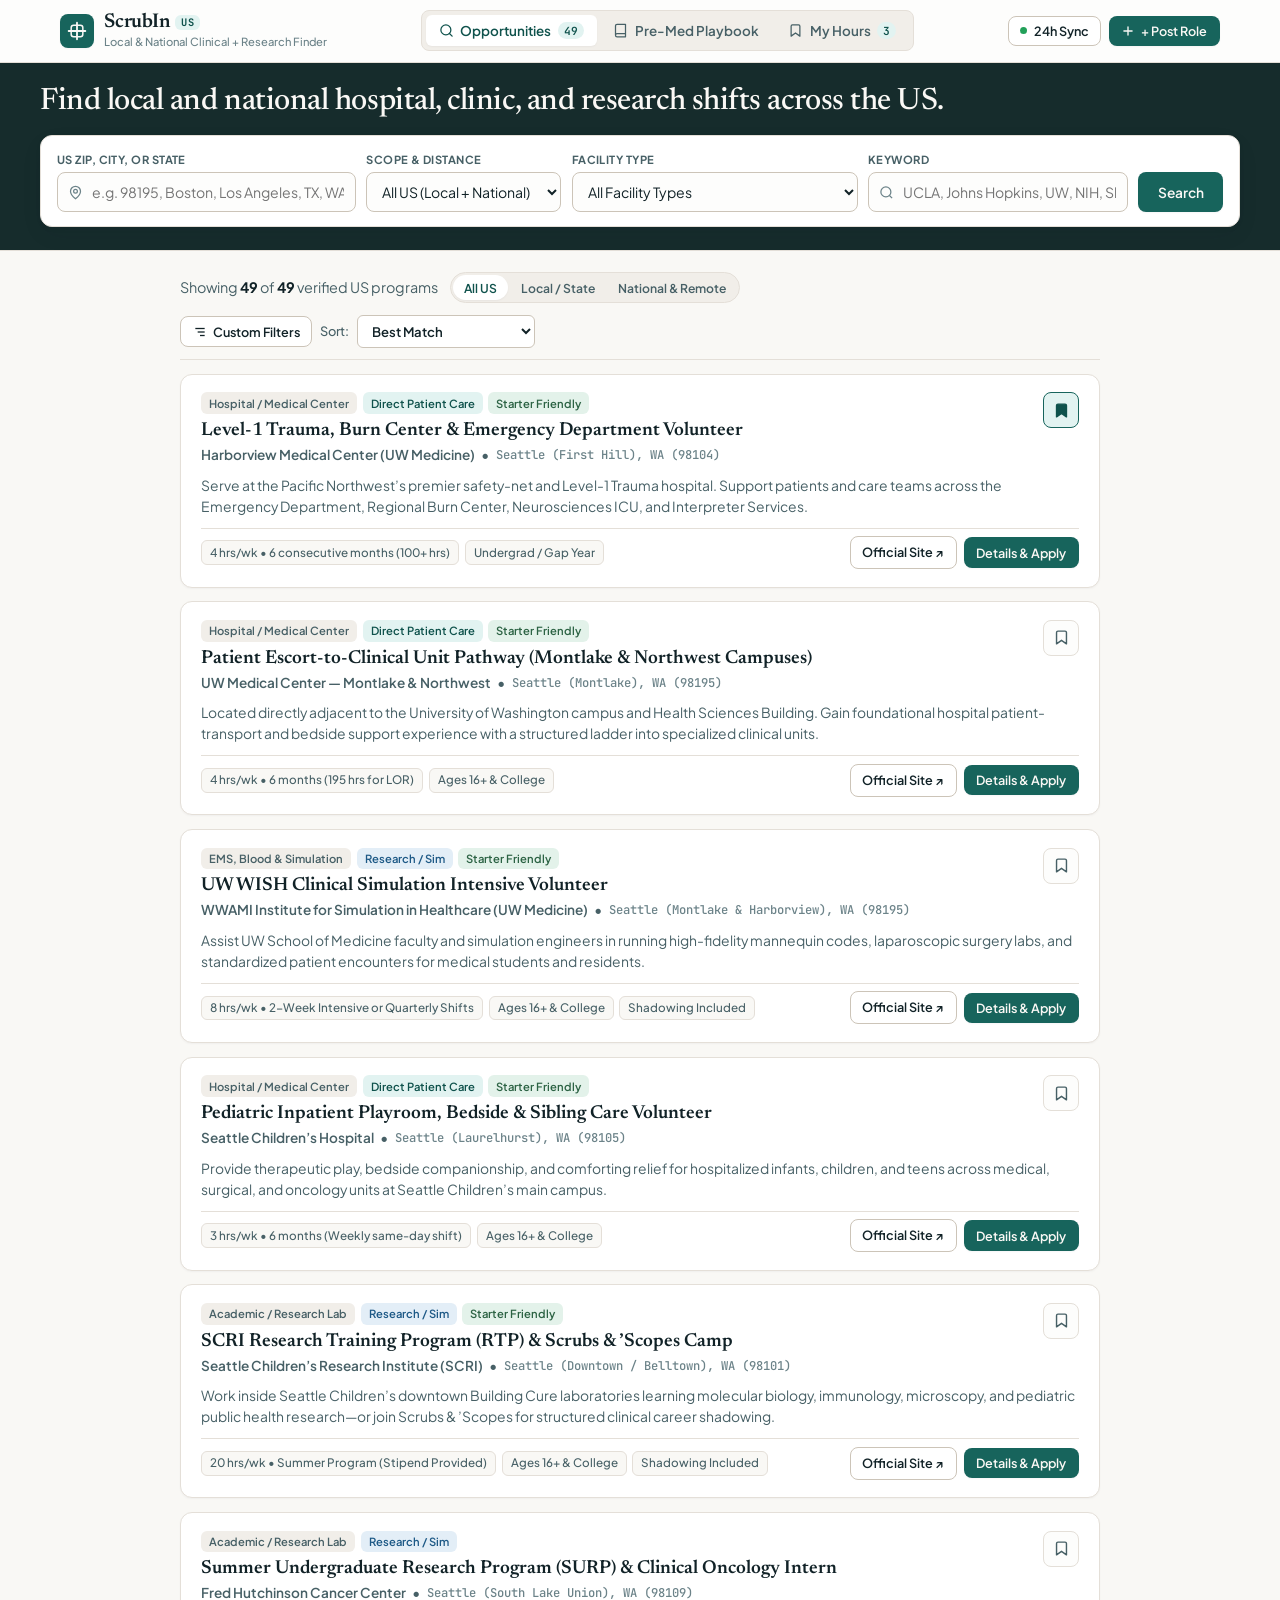
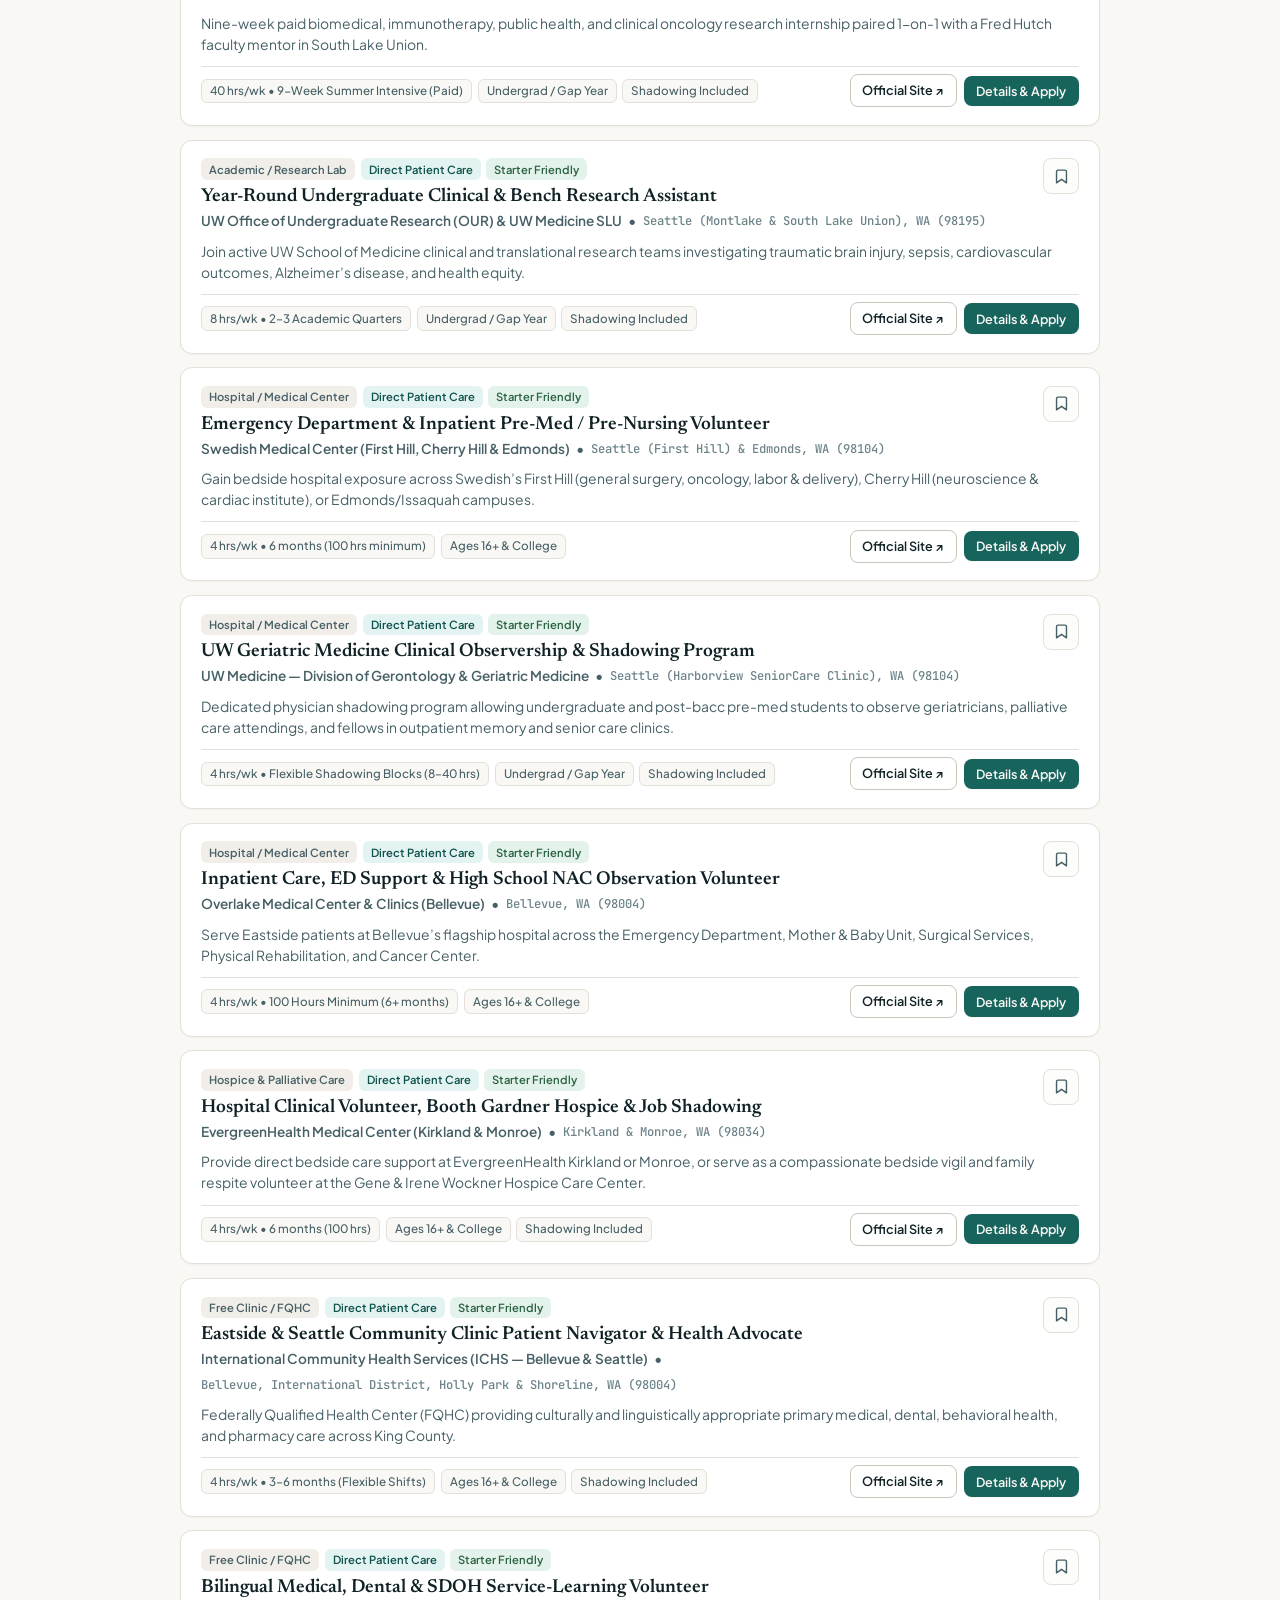
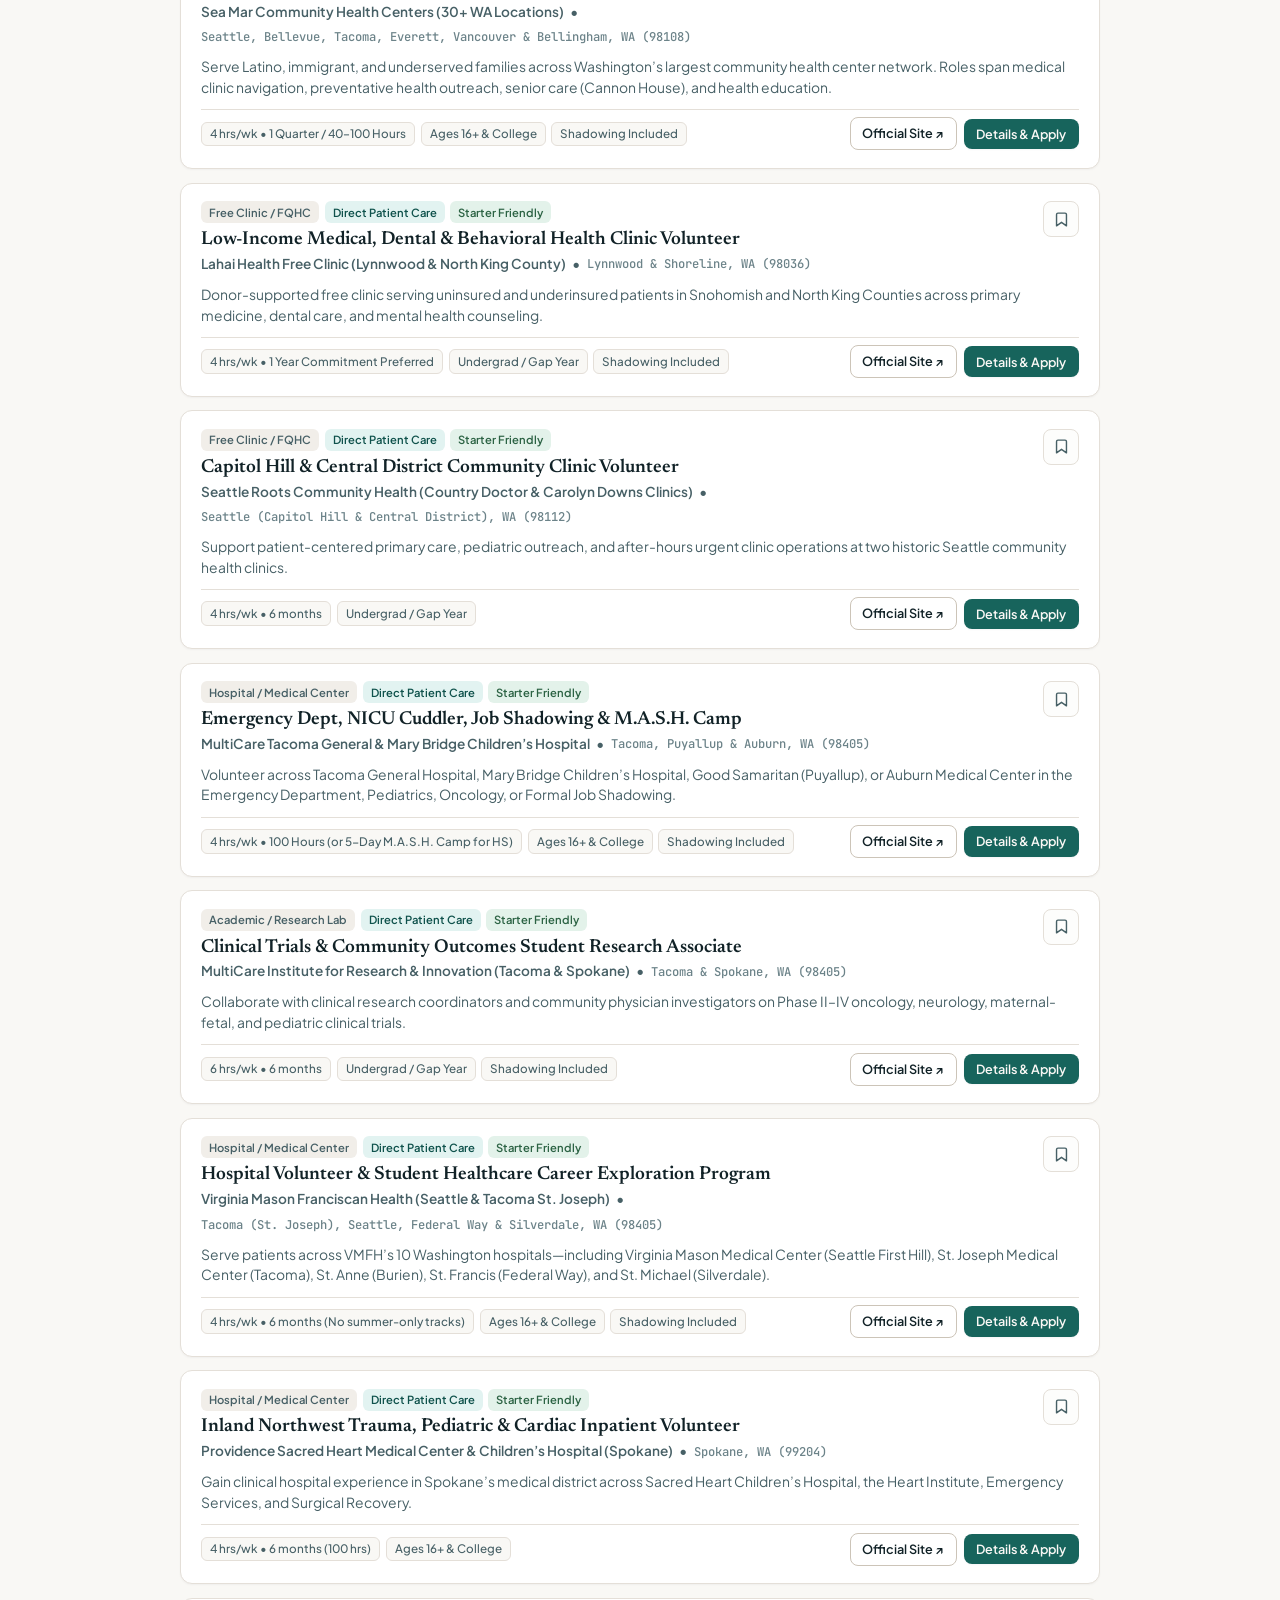
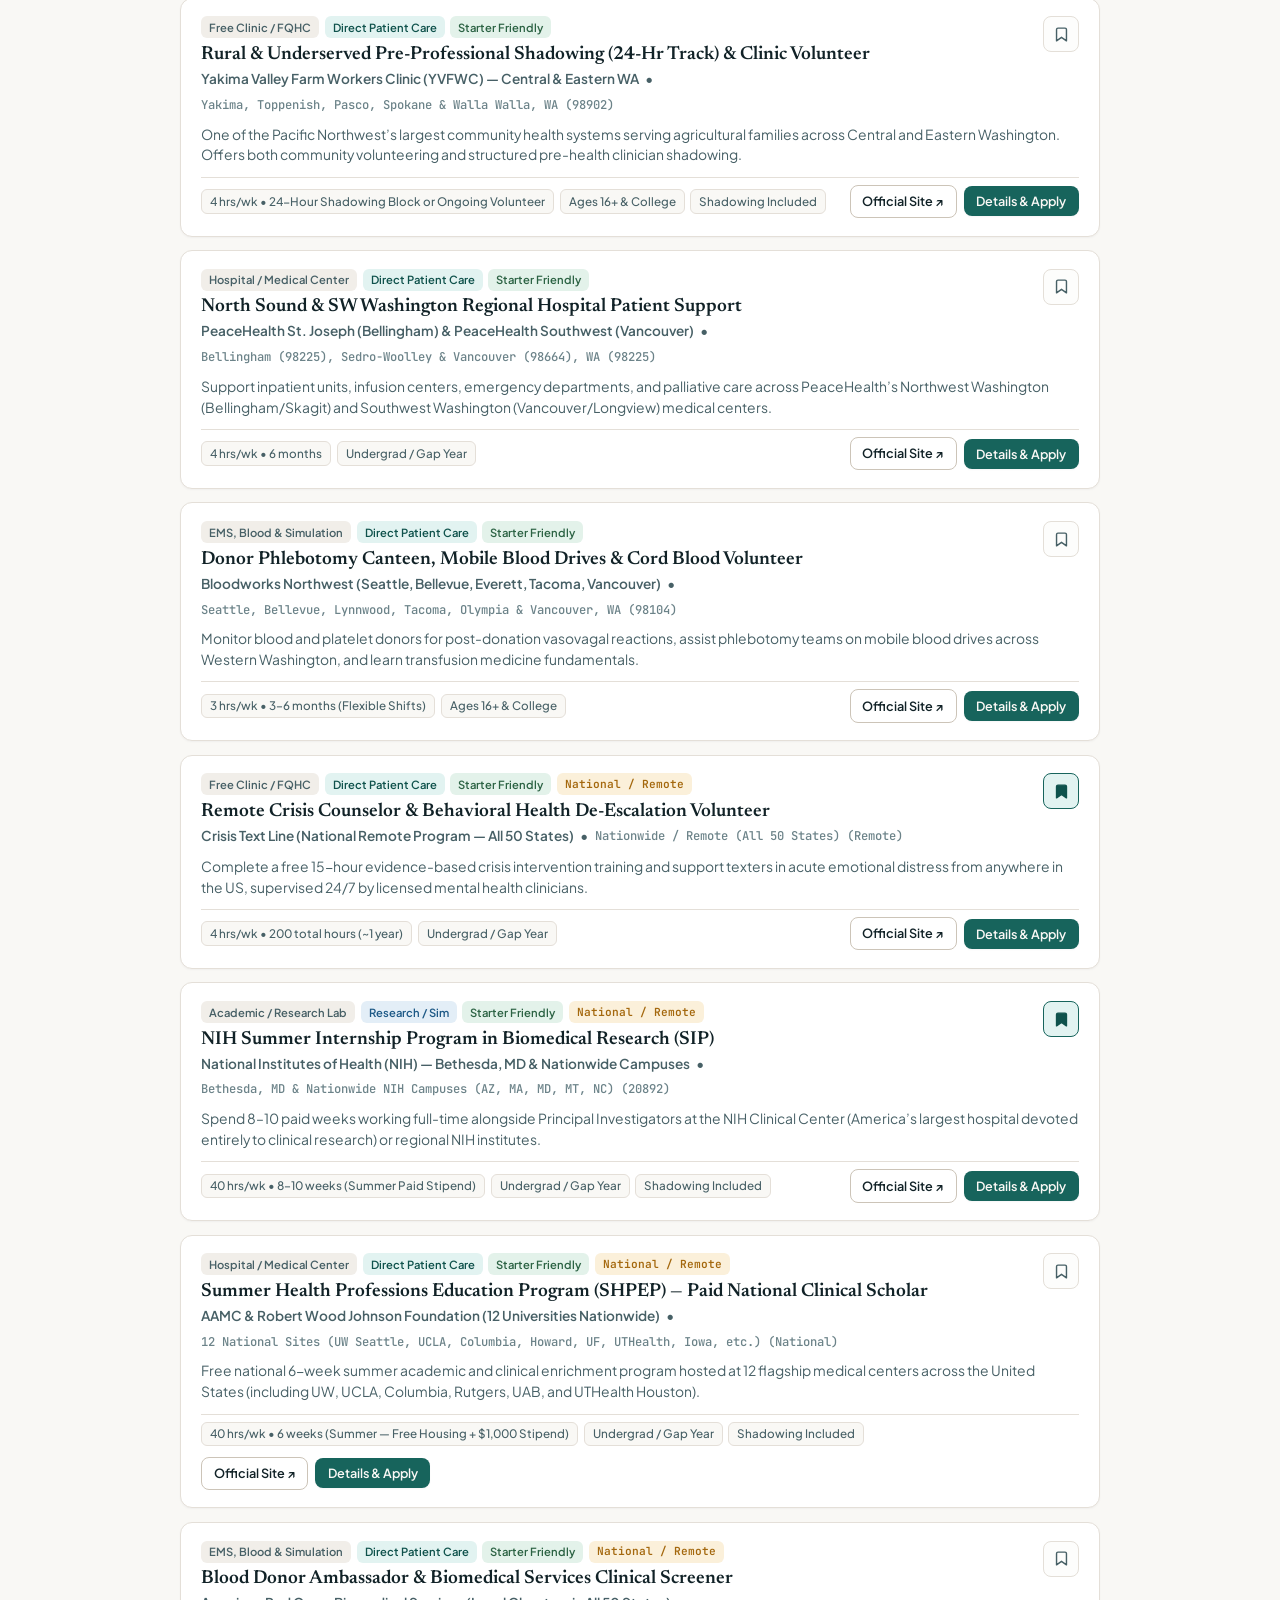
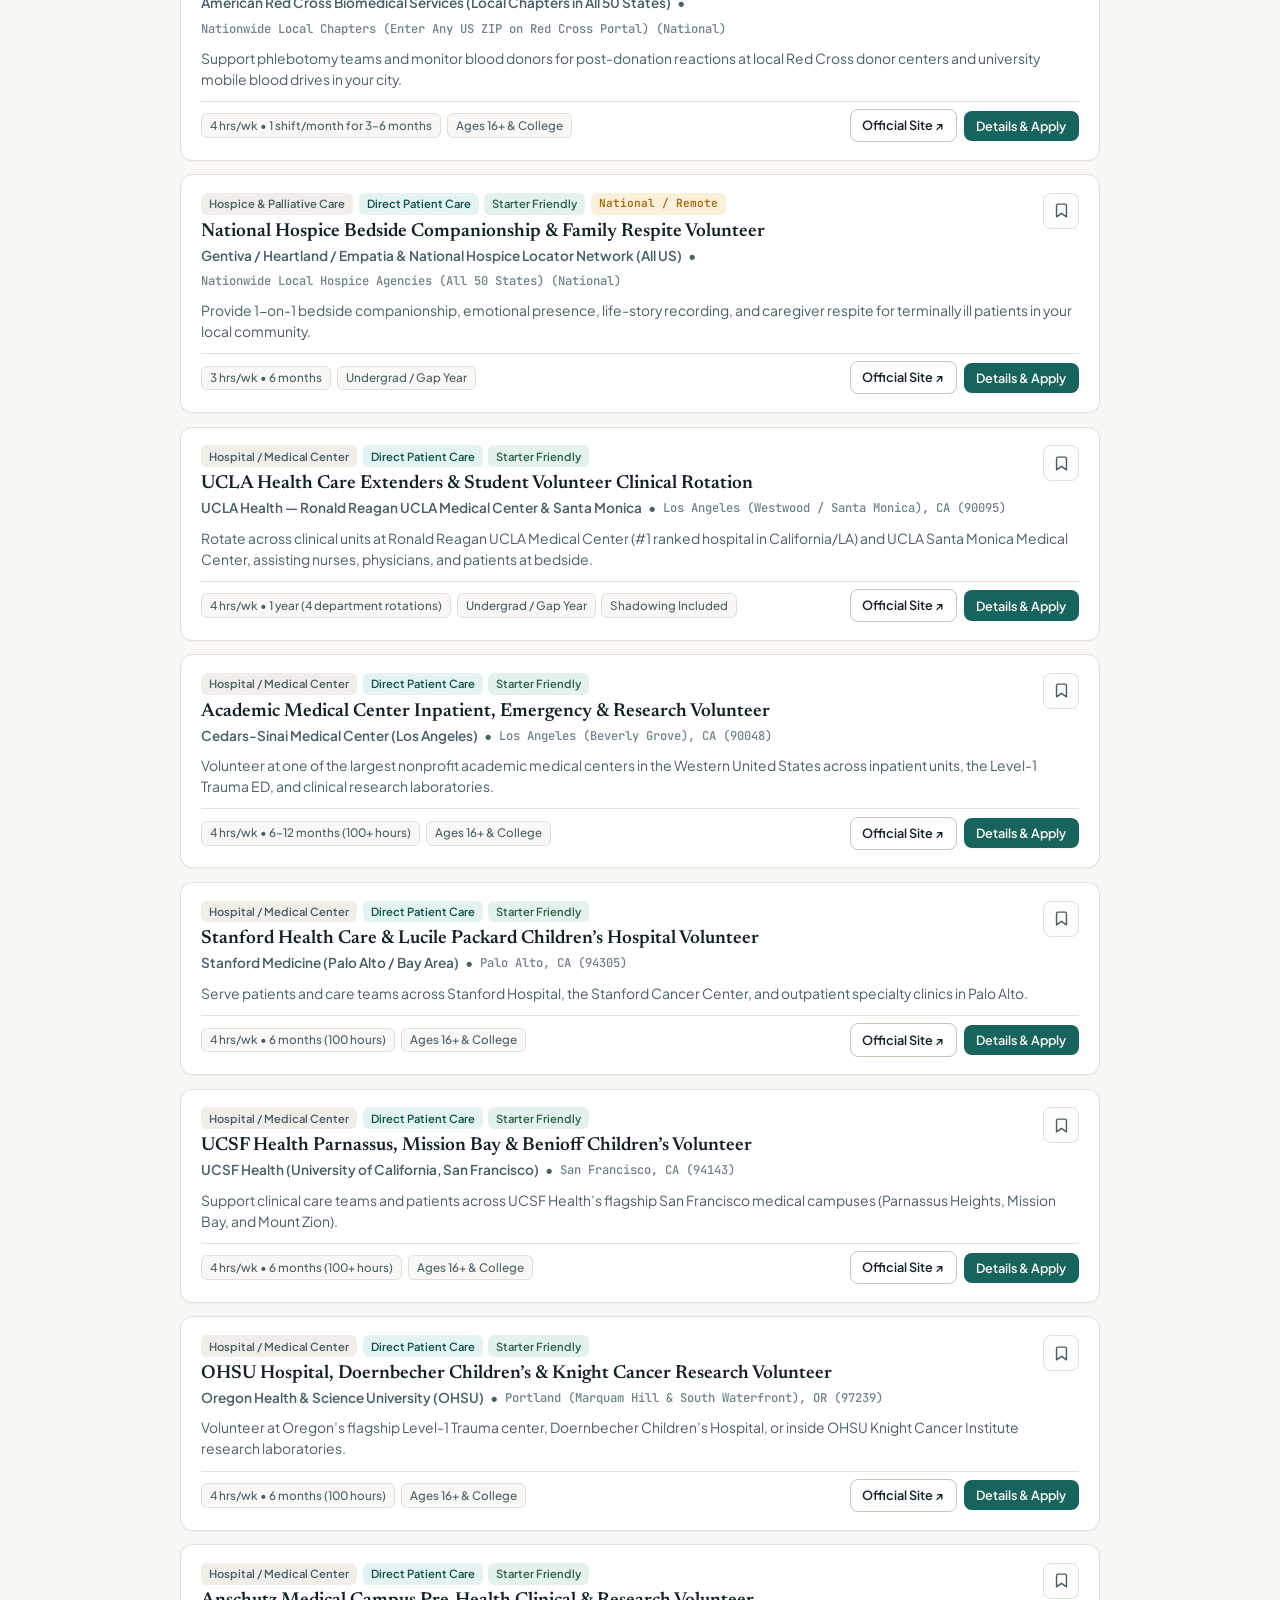
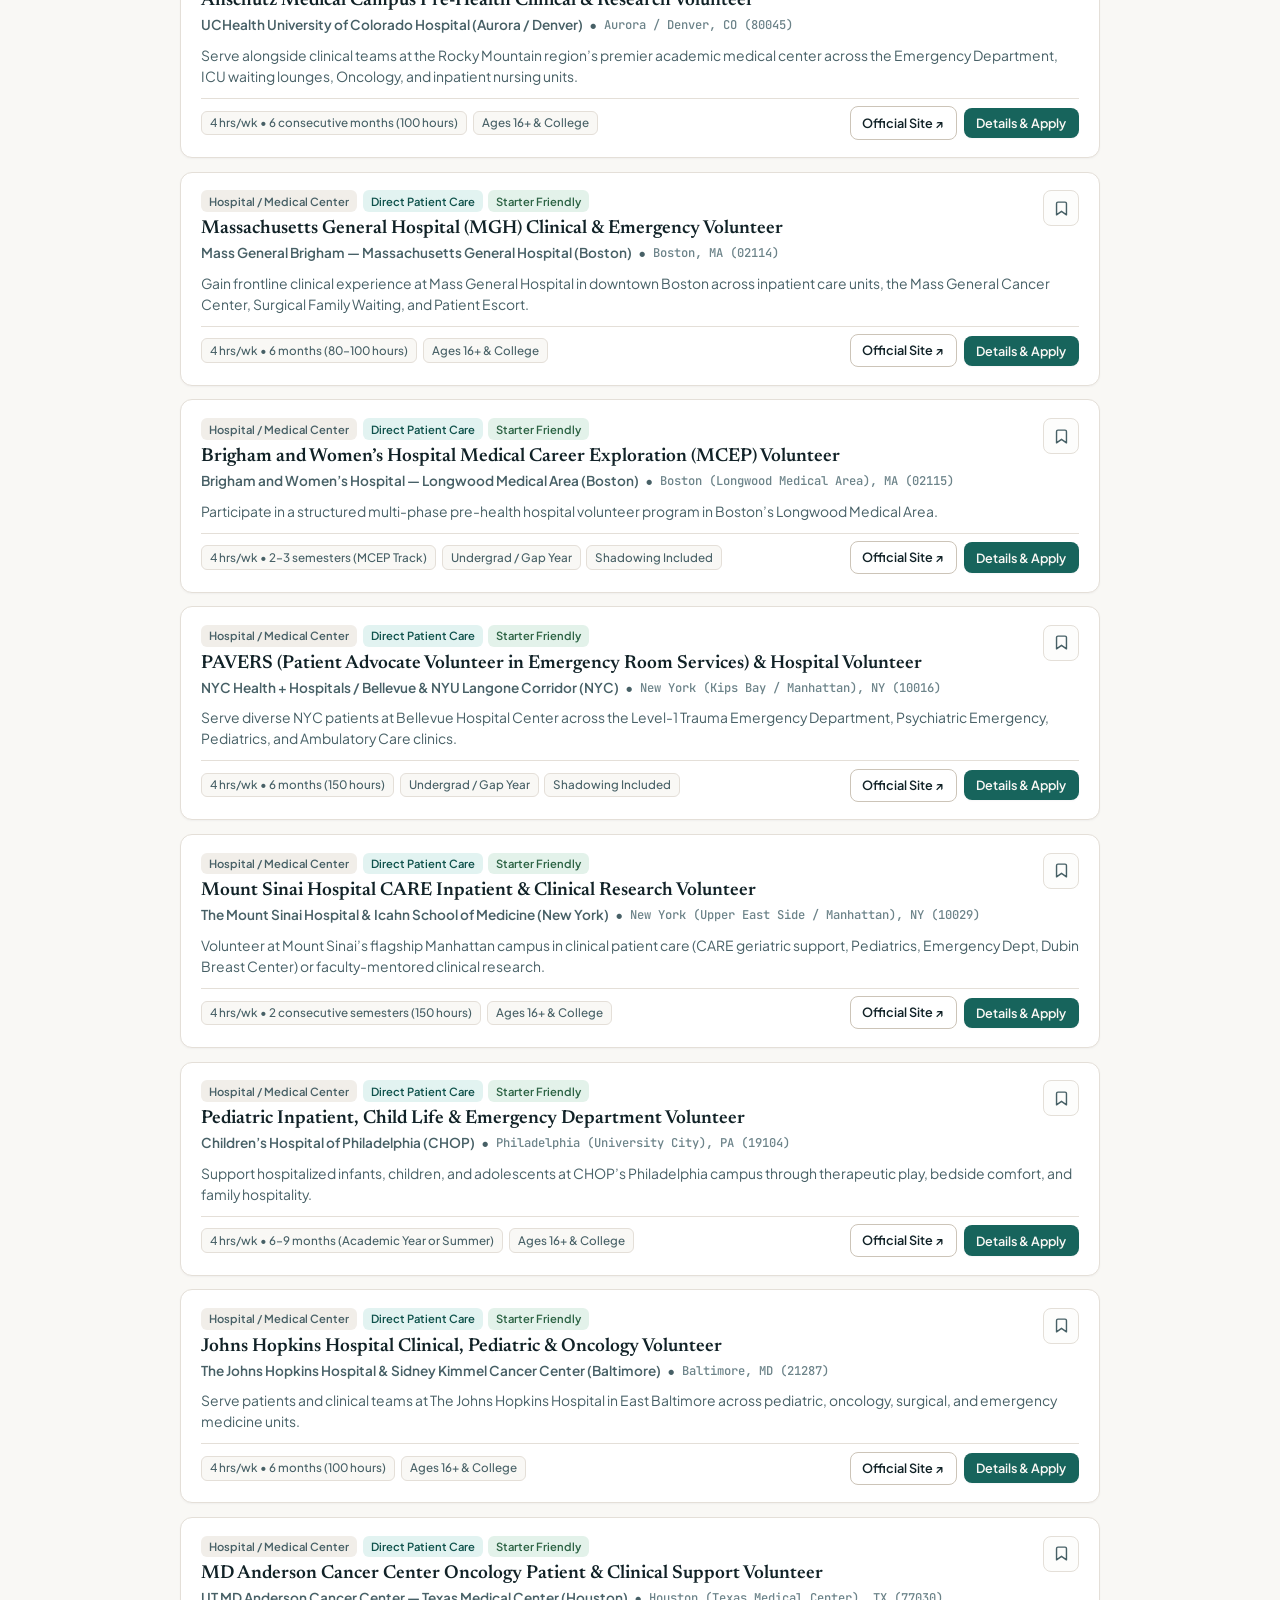
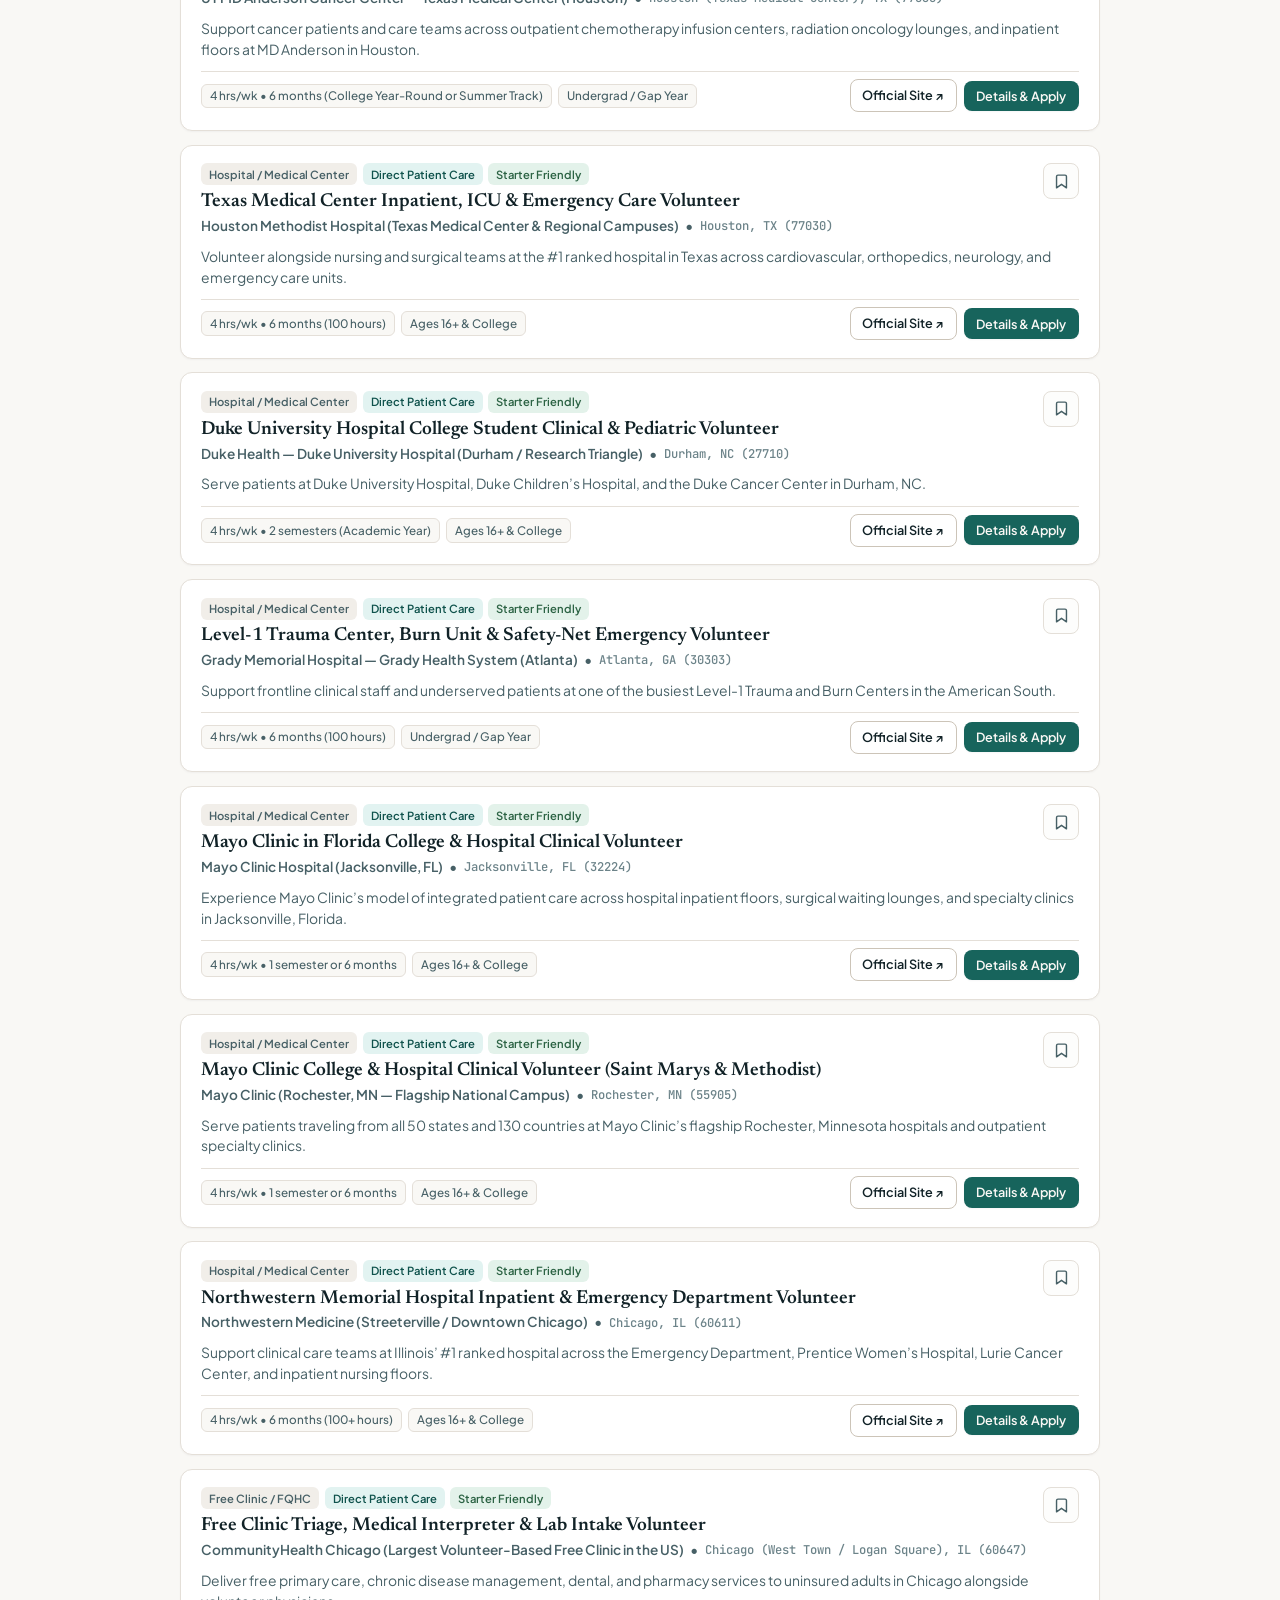
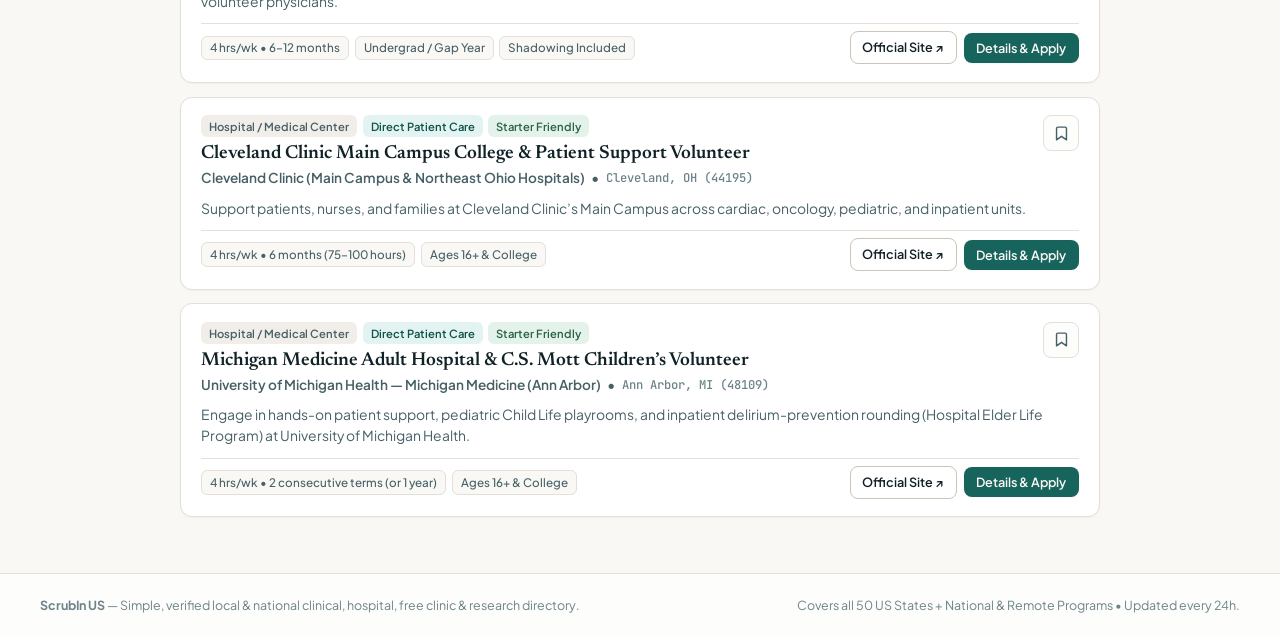
==== index.html @ aaee541e "Add files via upload" ====
<!DOCTYPE html>
<html lang="en">
<head>
  <meta charset="UTF-8" />
  <meta name="viewport" content="width=device-width, initial-scale=1.0, viewport-fit=cover" />
  <meta name="theme-color" content="#162c2b" />
  <title>ScrubIn — US Local &amp; National Pre-Med Clinical, Hospital &amp; Research Finder</title>
  <meta name="description" content="ScrubIn: Simple, verified US local and national clinical, hospital, free clinic, and research volunteer finder for pre-med and pre-health students." />
  <link rel="preconnect" href="https://fonts.googleapis.com" />
  <link rel="preconnect" href="https://fonts.gstatic.com" crossorigin />
  <link href="https://fonts.googleapis.com/css2?family=JetBrains+Mono:wght@500;600;700&amp;family=Newsreader:ital,opsz,wght@0,6..72,500;0,6..72,600;1,6..72,500&amp;family=Plus+Jakarta+Sans:wght@400;500;600;700&amp;display=swap" rel="stylesheet" />
  <link rel="stylesheet" href="/index.css?v=5" />
</head>
<body>

  <!-- Top Navigation Header -->
  <header class="site-header" role="banner">
    <div class="header-inner">
      <a href="#explore" class="brand-lockup" id="brand-home-link">
        <div class="brand-mark" aria-hidden="true">
          <svg width="20" height="20" viewBox="0 0 24 24" fill="none" stroke="currentColor" stroke-width="2.2" stroke-linecap="round" stroke-linejoin="round">
            <path d="M12 2v20M2 12h20" />
            <rect x="5" y="5" width="14" height="14" rx="3" stroke-width="1.8" />
          </svg>
        </div>
        <div class="brand-text-group">
          <span class="brand-name">
            ScrubIn
            <span class="brand-state-tag">US</span>
          </span>
          <span class="brand-tagline">Local &amp; National Clinical + Research Finder</span>
        </div>
      </a>

      <nav class="main-nav" aria-label="Primary Navigation">
        <button type="button" class="nav-tab active" id="nav-tab-explore" data-tab="explore">
          <svg width="15" height="15" viewBox="0 0 24 24" fill="none" stroke="currentColor" stroke-width="2" stroke-linecap="round" stroke-linejoin="round"><circle cx="11" cy="11" r="8"/><path d="m21 21-4.3-4.3"/></svg>
          <span>Opportunities</span>
          <span class="nav-badge" id="nav-total-count">56</span>
        </button>
        <button type="button" class="nav-tab" id="nav-tab-toolkit" data-tab="toolkit">
          <svg width="15" height="15" viewBox="0 0 24 24" fill="none" stroke="currentColor" stroke-width="2" stroke-linecap="round" stroke-linejoin="round"><path d="M4 19.5v-15A2.5 2.5 0 0 1 6.5 2H20v20H6.5a2.5 2.5 0 0 1 0-5H20"/></svg>
          <span>Pre-Med Playbook</span>
        </button>
        <button type="button" class="nav-tab" id="nav-tab-tracker" data-tab="tracker">
          <svg width="15" height="15" viewBox="0 0 24 24" fill="none" stroke="currentColor" stroke-width="2" stroke-linecap="round" stroke-linejoin="round"><path d="M19 21l-7-5-7 5V5a2 2 0 0 1 2-2h10a2 2 0 0 1 2 2z"/></svg>
          <span>My Hours</span>
          <span class="nav-badge" id="nav-saved-count">0</span>
        </button>
      </nav>

      <div class="header-actions">
        <button type="button" class="btn btn-secondary btn-sm" id="sync-live-data-btn" title="Pull live recruiting US clinical studies from NIH ClinicalTrials.gov API v2 and verify portal URLs (runs automatically every 24h)">
          <span class="sync-dot" aria-hidden="true"></span>
          <span id="sync-status-label">24h Sync</span>
        </button>
        <button type="button" class="btn btn-primary btn-sm" id="open-submit-modal-btn">
          <svg width="14" height="14" viewBox="0 0 24 24" fill="none" stroke="currentColor" stroke-width="2.3" stroke-linecap="round" stroke-linejoin="round"><path d="M12 5v14M5 12h14"/></svg>
          <span>+ Post Role</span>
        </button>
      </div>
    </div>
  </header>

  <!-- Compact, Mobile-First Hero & Search Bar -->
  <section class="hero-section" aria-label="Search Local and National US Clinical and Research Opportunities">
    <div class="hero-container">
      <div class="hero-compact-header">
        <h1 class="hero-headline">Find local and national hospital, clinic, and research shifts across the US.</h1>
      </div>

      <!-- Streamlined Search Console -->
      <form class="search-console" id="opportunity-search-form" onsubmit="return false;">
        <div class="search-grid">
          <div class="search-field-group">
            <label for="zip-search-input" class="field-label">
              <span>US ZIP, City, or State</span>
              <span id="zip-detected-city" class="detected-city-pill"></span>
            </label>
            <div class="input-with-icon">
              <svg class="input-icon" viewBox="0 0 24 24" fill="none" stroke="currentColor" stroke-width="2"><path d="M20 10c0 6-8 12-8 12s-8-6-8-12a8 8 0 0 1 16 0Z"/><circle cx="12" cy="10" r="3"/></svg>
              <input type="text" id="zip-search-input" class="form-input" placeholder="e.g. 98195, Boston, Los Angeles, TX, WA..." maxlength="32" inputmode="text" autocomplete="postal-code" />
            </div>
          </div>

          <div class="search-field-group">
            <label for="radius-select" class="field-label">Scope &amp; Distance</label>
            <select id="radius-select" class="form-select">
              <option value="all" selected>All US (Local + National)</option>
              <option value="10">Local: Within 10 mi</option>
              <option value="25">Local: Within 25 mi</option>
              <option value="50">Local: Within 50 mi</option>
              <option value="100">Local: Within 100 mi</option>
              <option value="remote">National &amp; Remote Only</option>
            </select>
          </div>

          <div class="search-field-group">
            <label for="facility-filter-select" class="field-label">Facility Type</label>
            <select id="facility-filter-select" class="form-select">
              <option value="all">All Facility Types</option>
              <option value="Hospital / Medical Center">Hospitals &amp; Medical Centers</option>
              <option value="Free Clinic / FQHC">Free Clinics &amp; FQHCs</option>
              <option value="Academic / Research Lab">Research Labs &amp; NIH Trials</option>
              <option value="Hospice & Palliative Care">Hospice &amp; Palliative Care</option>
              <option value="EMS, Blood & Simulation">National, Blood &amp; EMS</option>
            </select>
          </div>

          <div class="search-field-group">
            <label for="keyword-search-input" class="field-label">Keyword</label>
            <div class="input-with-icon">
              <svg class="input-icon" viewBox="0 0 24 24" fill="none" stroke="currentColor" stroke-width="2"><circle cx="11" cy="11" r="8"/><path d="m21 21-4.3-4.3"/></svg>
              <input type="text" id="keyword-search-input" class="form-input" placeholder="UCLA, Johns Hopkins, UW, NIH, Shadowing..." />
            </div>
          </div>

          <div class="search-field-group search-btn-group">
            <button type="button" class="btn btn-primary search-submit-btn" id="execute-search-btn">
              Search
            </button>
          </div>
        </div>
        <div id="zip-status-readout" style="display:none;"></div>
      </form>
    </div>
  </section>

  <!-- Main Workspace -->
  <main class="main-content" role="main">

    <!-- ====================================================================
         TAB 1: EXPLORE LOCAL & NATIONAL US OPPORTUNITIES
         ==================================================================== -->
    <section id="tab-panel-explore" class="tab-panel active" aria-labelledby="nav-tab-explore">
      <div class="explore-layout">

        <!-- Main Feed (Full-Width, Centered, Zero Default Clutter) -->
        <div class="feed-column">
          <div class="results-toolbar">
            <div class="toolbar-left-group">
              <div class="results-summary" id="results-summary-text">
                Showing <strong>56</strong> verified US programs
              </div>
              <div class="scope-segmented-control" role="group" aria-label="Filter by Local or National Scope">
                <button type="button" class="scope-pill active" data-scope="all" id="scope-btn-all">All US</button>
                <button type="button" class="scope-pill" data-scope="local" id="scope-btn-local">Local / State</button>
                <button type="button" class="scope-pill" data-scope="national" id="scope-btn-national">National &amp; Remote</button>
              </div>
            </div>
            <div class="toolbar-controls">
              <button type="button" class="btn btn-secondary btn-sm custom-filter-trigger" id="mobile-open-filters-btn" aria-expanded="false">
                <svg width="14" height="14" viewBox="0 0 24 24" fill="none" stroke="currentColor" stroke-width="2.2"><line x1="4" y1="6" x2="20" y2="6"/><line x1="8" y1="12" x2="20" y2="12"/><line x1="12" y1="18" x2="20" y2="18"/></svg>
                <span id="custom-filter-btn-label">Custom Filters</span>
              </button>
              <label for="sort-select" class="sort-label">Sort:</label>
              <select id="sort-select" class="sort-select">
                <option value="relevance">Best Match</option>
                <option value="distance">Closest to ZIP</option>
                <option value="hours_asc">Lowest Weekly Hours</option>
                <option value="starter">Starter-Friendly</option>
              </select>
            </div>
          </div>

          <!-- Hidden by Default: Custom Search / Refine Criteria Drawer -->
          <aside class="filters-sidebar" id="filters-sidebar-drawer" aria-label="Custom Search Criteria">
            <div class="sidebar-header">
              <h2 class="sidebar-title">Custom Search Criteria</h2>
              <div style="display:flex; align-items:center; gap:0.75rem;">
                <button type="button" class="reset-link" id="reset-all-filters-btn">Reset All</button>
                <button type="button" class="close-filters-btn" id="mobile-close-filters-btn" aria-label="Hide custom filters">Hide Filters &times;</button>
              </div>
            </div>

            <div class="filters-drawer-grid">
              <!-- US Region / Hub -->
              <div class="filter-section">
                <h3 class="filter-group-title">US Region &amp; Scope</h3>
                <div class="checkbox-list" id="region-filter-list">
                  <label class="checkbox-row">
                    <span class="checkbox-row-left">
                      <input type="checkbox" name="waregion" value="National & Remote (All 50 States)" id="reg-national" />
                      <span>National &amp; Remote (All US)</span>
                    </span>
                  </label>
                  <label class="checkbox-row">
                    <span class="checkbox-row-left">
                      <input type="checkbox" name="waregion" value="Pacific Northwest (WA / OR)" id="reg-pnw" />
                      <span>Pacific Northwest (WA / OR)</span>
                    </span>
                  </label>
                  <label class="checkbox-row">
                    <span class="checkbox-row-left">
                      <input type="checkbox" name="waregion" value="California & West (CA / CO)" id="reg-west" />
                      <span>California &amp; West (CA / CO)</span>
                    </span>
                  </label>
                  <label class="checkbox-row">
                    <span class="checkbox-row-left">
                      <input type="checkbox" name="waregion" value="Northeast & Mid-Atlantic (MA / NY / PA / MD)" id="reg-northeast" />
                      <span>Northeast (MA / NY / PA / MD)</span>
                    </span>
                  </label>
                  <label class="checkbox-row">
                    <span class="checkbox-row-left">
                      <input type="checkbox" name="waregion" value="South & Texas (TX / NC / GA / FL)" id="reg-south" />
                      <span>South &amp; Texas (TX / NC / GA / FL)</span>
                    </span>
                  </label>
                  <label class="checkbox-row">
                    <span class="checkbox-row-left">
                      <input type="checkbox" name="waregion" value="Midwest (IL / MN / OH / MI)" id="reg-midwest" />
                      <span>Midwest (IL / MN / OH / MI)</span>
                    </span>
                  </label>
                </div>
              </div>

              <!-- Pre-Med Experience Attributes -->
              <div class="filter-section">
                <h3 class="filter-group-title">Program Features</h3>
                <div class="checkbox-list">
                  <label class="checkbox-row">
                    <span class="checkbox-row-left">
                      <input type="checkbox" id="filter-direct-patient" />
                      <span>Direct Patient Contact</span>
                    </span>
                  </label>
                  <label class="checkbox-row">
                    <span class="checkbox-row-left">
                      <input type="checkbox" id="filter-starter-friendly" />
                      <span>Starter Friendly (No Exp.)</span>
                    </span>
                  </label>
                  <label class="checkbox-row">
                    <span class="checkbox-row-left">
                      <input type="checkbox" id="filter-shadowing" />
                      <span>Includes Shadowing</span>
                    </span>
                  </label>
                  <label class="checkbox-row">
                    <span class="checkbox-row-left">
                      <input type="checkbox" id="filter-lor-eligible" />
                      <span>Letter of Rec (LOR) Eligible</span>
                    </span>
                  </label>
                  <label class="checkbox-row">
                    <span class="checkbox-row-left">
                      <input type="checkbox" id="filter-weekend" />
                      <span>Weekend Shifts</span>
                    </span>
                  </label>
                  <label class="checkbox-row">
                    <span class="checkbox-row-left">
                      <input type="checkbox" id="filter-evening" />
                      <span>Evening Shifts</span>
                    </span>
                  </label>
                  <label class="checkbox-row">
                    <span class="checkbox-row-left">
                      <input type="checkbox" id="filter-low-hours" />
                      <span>≤ 4 hrs/week</span>
                    </span>
                  </label>
                </div>
              </div>

              <!-- Student Level Eligibility -->
              <div class="filter-section">
                <h3 class="filter-group-title">Student Level</h3>
                <div class="checkbox-list">
                  <label class="checkbox-row">
                    <span class="checkbox-row-left">
                      <input type="checkbox" name="eligibility" value="High School (16+)" id="elig-hs" />
                      <span>High School (16+)</span>
                    </span>
                  </label>
                  <label class="checkbox-row">
                    <span class="checkbox-row-left">
                      <input type="checkbox" name="eligibility" value="Undergrad / Pre-Med" id="elig-undergrad" />
                      <span>Undergrad / Pre-Med</span>
                    </span>
                  </label>
                  <label class="checkbox-row">
                    <span class="checkbox-row-left">
                      <input type="checkbox" name="eligibility" value="Post-Bacc / Gap Year" id="elig-gap" />
                      <span>Post-Bacc / Gap Year</span>
                    </span>
                  </label>
                </div>
              </div>

              <!-- Medical Field / Specialty -->
              <div class="filter-section">
                <h3 class="filter-group-title">Medical Specialty</h3>
                <div class="checkbox-list" id="specialty-filter-list">
                  <label class="checkbox-row">
                    <span class="checkbox-row-left">
                      <input type="checkbox" name="specialty" value="Emergency Medicine & Trauma" id="spec-er" />
                      <span>Emergency &amp; Trauma</span>
                    </span>
                  </label>
                  <label class="checkbox-row">
                    <span class="checkbox-row-left">
                      <input type="checkbox" name="specialty" value="Pediatrics & Child Life" id="spec-peds" />
                      <span>Pediatrics &amp; Child Life</span>
                    </span>
                  </label>
                  <label class="checkbox-row">
                    <span class="checkbox-row-left">
                      <input type="checkbox" name="specialty" value="Primary Care & Underserved" id="spec-primary" />
                      <span>Primary Care &amp; Free Clinics</span>
                    </span>
                  </label>
                  <label class="checkbox-row">
                    <span class="checkbox-row-left">
                      <input type="checkbox" name="specialty" value="Oncology & Hematology" id="spec-onc" />
                      <span>Oncology &amp; Cancer Care</span>
                    </span>
                  </label>
                  <label class="checkbox-row">
                    <span class="checkbox-row-left">
                      <input type="checkbox" name="specialty" value="Translational & Clinical Research" id="spec-research" />
                      <span>Clinical &amp; Bench Research</span>
                    </span>
                  </label>
                  <label class="checkbox-row">
                    <span class="checkbox-row-left">
                      <input type="checkbox" name="specialty" value="Hospice & Geriatrics" id="spec-hospice" />
                      <span>Hospice &amp; Geriatrics</span>
                    </span>
                  </label>
                  <label class="checkbox-row">
                    <span class="checkbox-row-left">
                      <input type="checkbox" name="specialty" value="Surgery, Inpatient & Simulation" id="spec-cardio" />
                      <span>Surgery &amp; Simulation</span>
                    </span>
                  </label>
                </div>
              </div>
            </div>
          </aside>

          <div class="active-filters-bar" id="active-filters-bar" aria-live="polite"></div>

          <div class="opportunities-grid" id="opportunities-grid" role="region" aria-label="Washington State Volunteer Opportunities List">
            <!-- Populated dynamically by app.js -->
          </div>
        </div>
      </div>
    </section>

    <!-- ====================================================================
         TAB 2: US PRE-MED DISCOVERY ENGINE & STARTER PLAYBOOK
         ==================================================================== -->
    <section id="tab-panel-toolkit" class="tab-panel" aria-labelledby="nav-tab-toolkit">
      <div class="section-header-block">
        <div>
          <span class="resource-category">National &amp; Regional Portals</span>
          <h2 class="section-heading">US Pre-Med Opportunity Finder &amp; Starter Playbook</h2>
          <p class="section-subheading">
            Direct links to national free clinic networks (NAFC / HRSA FQHCs), NIH &amp; AAMC summer fellowships, fast-track clinical credentials, and cold-email templates.
          </p>
        </div>
      </div>

      <div class="discovery-filter-bar" role="group" aria-label="Filter Discovery Portals">
        <button type="button" class="discovery-filter-btn active" data-disc-cat="all" id="disc-btn-all">All Portals</button>
        <button type="button" class="discovery-filter-btn" data-disc-cat="Research & Lab Finder" id="disc-btn-research">NIH &amp; Research Labs</button>
        <button type="button" class="discovery-filter-btn" data-disc-cat="Free & FQHC Clinic Network" id="disc-btn-clinics">Free &amp; FQHC Clinics</button>
        <button type="button" class="discovery-filter-btn" data-disc-cat="Shadowing & Hospital Portals" id="disc-btn-shadowing">Shadowing &amp; Hospitals</button>
        <button type="button" class="discovery-filter-btn" data-disc-cat="WA Fast-Track Credentials" id="disc-btn-credentials">Clinical Credentials (EMT / CNA / MA)</button>
      </div>

      <div class="discovery-portals-grid" id="discovery-portals-grid"></div>

      <div class="toolkit-grid">
        <!-- Interactive Clinical Readiness Checklist -->
        <div class="panel-card">
          <div class="panel-card-header">
            <h3 class="panel-card-title">Hospital Onboarding Checklist</h3>
            <span class="progress-pill" id="checklist-progress-text">0 / 6 Ready</span>
          </div>
          <div class="progress-bar-track" aria-hidden="true">
            <div class="progress-bar-fill" id="checklist-progress-bar" style="width: 0%;"></div>
          </div>
          <div class="checklist-items" id="readiness-checklist-container"></div>
        </div>

        <!-- Cold Email & Coordinator Outreach Generator -->
        <div class="panel-card">
          <div class="panel-card-header">
            <h3 class="panel-card-title">Cold-Email Templates</h3>
            <button type="button" class="btn btn-primary btn-sm" id="copy-template-btn">
              Copy Email
            </button>
          </div>
          <div class="template-tabs" role="tablist">
            <button type="button" class="template-tab-btn active" id="tpl-btn-research" data-template="research">Research PI</button>
            <button type="button" class="template-tab-btn" id="tpl-btn-clinic" data-template="clinic">Free Clinic</button>
            <button type="button" class="template-tab-btn" id="tpl-btn-shadowing" data-template="shadowing">MD Shadowing</button>
            <button type="button" class="template-tab-btn" id="tpl-btn-hospital" data-template="hospital">Hospital Check-In</button>
          </div>
          <pre class="template-box" id="outreach-template-preview"></pre>
        </div>
      </div>

      <div class="section-header-block">
        <div>
          <span class="resource-category">Seasonal Deadlines</span>
          <h3 class="section-heading" style="font-size: 1.35rem;">National &amp; Hospital Recruitment Calendar</h3>
        </div>
      </div>
      <div class="timeline-grid" id="wa-timeline-grid"></div>

      <div class="section-header-block">
        <div>
          <span class="resource-category">Pre-Med Strategy</span>
          <h3 class="section-heading" style="font-size: 1.35rem;">Quick Starter Guides</h3>
        </div>
      </div>
      <div class="resources-grid" id="starter-resources-grid"></div>
    </section>

    <!-- ====================================================================
         TAB 3: MY TRACKER & CLINICAL HOURS LOG
         ==================================================================== -->
    <section id="tab-panel-tracker" class="tab-panel" aria-labelledby="nav-tab-tracker">
      <div class="section-header-block">
        <div>
          <h2 class="section-heading">Saved Programs &amp; AMCAS Hours Tracker</h2>
          <p class="section-subheading">
            Bookmark local and national opportunities and log your clinical, research, and shadowing hours.
          </p>
        </div>
        <button type="button" class="btn btn-secondary btn-sm" id="export-hours-csv-btn">
          Export CSV
        </button>
      </div>

      <div class="tracker-summary-grid">
        <div class="metric-card">
          <span class="metric-card-label">Clinical Hours</span>
          <div class="metric-card-value" id="metric-clinical-hours">0.0 hrs</div>
          <span class="metric-card-target">Goal: 150+ hrs</span>
        </div>
        <div class="metric-card">
          <span class="metric-card-label">Research Hours</span>
          <div class="metric-card-value" id="metric-research-hours">0.0 hrs</div>
          <span class="metric-card-target">Goal: 100+ hrs</span>
        </div>
        <div class="metric-card">
          <span class="metric-card-label">Shadowing</span>
          <div class="metric-card-value" id="metric-shadowing-hours">0.0 hrs</div>
          <span class="metric-card-target">AMCAS Goal: 40+ hrs</span>
        </div>
        <div class="metric-card">
          <span class="metric-card-label">Saved Roles</span>
          <div class="metric-card-value" id="metric-saved-programs">0</div>
          <span class="metric-card-target">In your list</span>
        </div>
      </div>

      <div class="tracker-two-col">
        <div class="panel-card">
          <div class="panel-card-header">
            <h3 class="panel-card-title">Saved Opportunities</h3>
          </div>
          <div class="saved-list" id="saved-opportunities-list"></div>
        </div>

        <div class="panel-card">
          <div class="panel-card-header">
            <h3 class="panel-card-title">Log a Shift</h3>
          </div>
          <form class="hours-log-form" id="log-hours-form">
            <div>
              <label for="log-org-input" class="field-label">Facility / Lab</label>
              <input type="text" id="log-org-input" class="form-input" placeholder="e.g. UCLA Health / Harborview" required />
            </div>
            <div>
              <label for="log-category-select" class="field-label">Category</label>
              <select id="log-category-select" class="form-select">
                <option value="Clinical (Direct Patient)">Clinical (Direct Patient)</option>
                <option value="Research / Lab">Research / Lab</option>
                <option value="Physician Shadowing">Physician Shadowing</option>
                <option value="Community Health">Community Health</option>
              </select>
            </div>
            <div>
              <label for="log-hours-input" class="field-label">Hours</label>
              <input type="number" id="log-hours-input" class="form-input" min="0.5" max="200" step="0.5" placeholder="4.0" required />
            </div>
            <div>
              <label for="log-date-input" class="field-label">Date</label>
              <input type="date" id="log-date-input" class="form-input" required />
            </div>
            <div class="full-span">
              <label for="log-reflection-input" class="field-label">Notes / Takeaway</label>
              <input type="text" id="log-reflection-input" class="form-input" placeholder="What did you learn or do on this shift?" />
            </div>
            <div class="full-span">
              <button type="submit" class="btn btn-primary" id="submit-hours-log-btn" style="width: 100%;">
                + Log Hours
              </button>
            </div>
          </form>

          <div style="overflow-x: auto;">
            <table class="hours-table" aria-label="Logged Clinical and Research Shifts">
              <thead>
                <tr>
                  <th>Date</th>
                  <th>Facility</th>
                  <th>Category</th>
                  <th>Hrs</th>
                  <th></th>
                </tr>
              </thead>
              <tbody id="hours-log-tbody"></tbody>
            </table>
          </div>
        </div>
      </div>
    </section>

  </main>

  <!-- ====================================================================
       MODAL 1: PROGRAM DETAILS & APPLICATION DOSSIER
       ==================================================================== -->
  <div class="modal-backdrop" id="detail-modal-backdrop" role="dialog" aria-modal="true" aria-labelledby="detail-modal-title">
    <div class="modal-dialog">
      <div class="modal-header">
        <div>
          <div class="opp-meta-row" id="detail-modal-badges"></div>
          <h2 class="opp-title" id="detail-modal-title">Program Title</h2>
          <div class="opp-org-line" id="detail-modal-org"></div>
        </div>
        <button type="button" class="modal-close-btn" id="close-detail-modal-btn" aria-label="Close modal">&times;</button>
      </div>
      <div id="detail-modal-body"></div>
    </div>
  </div>

  <!-- ====================================================================
       MODAL 2: POST A NEW US VOLUNTEER OPPORTUNITY
       ==================================================================== -->
  <div class="modal-backdrop" id="submit-modal-backdrop" role="dialog" aria-modal="true" aria-labelledby="submit-modal-title">
    <div class="modal-dialog">
      <div class="modal-header">
        <div>
          <span class="resource-category">Community Contribution</span>
          <h2 class="opp-title" id="submit-modal-title" style="margin-top: 0.2rem;">Post a Local or National Opportunity</h2>
        </div>
        <button type="button" class="modal-close-btn" id="close-submit-modal-btn" aria-label="Close modal">&times;</button>
      </div>
      <form id="submit-opportunity-form">
        <div class="form-grid-2">
          <div class="full-width">
            <label for="new-opp-title" class="field-label">Role Title *</label>
            <input type="text" id="new-opp-title" class="form-input" placeholder="e.g. Emergency Dept Volunteer" required />
          </div>
          <div>
            <label for="new-opp-org" class="field-label">Hospital, Clinic, or Lab *</label>
            <input type="text" id="new-opp-org" class="form-input" placeholder="e.g. UCLA Health / UW Medicine" required />
          </div>
          <div>
            <label for="new-opp-facility" class="field-label">Facility Type *</label>
            <select id="new-opp-facility" class="form-select" required>
              <option value="Hospital / Medical Center">Hospital / Medical Center</option>
              <option value="Free Clinic / FQHC">Free Clinic / FQHC</option>
              <option value="Academic / Research Lab">Academic / Research Lab</option>
              <option value="Hospice & Palliative Care">Hospice &amp; Palliative Care</option>
              <option value="EMS, Blood & Simulation">National, Blood &amp; EMS</option>
            </select>
          </div>
          <div>
            <label for="new-opp-specialty" class="field-label">Specialty *</label>
            <select id="new-opp-specialty" class="form-select" required>
              <option value="Emergency Medicine & Trauma">Emergency &amp; Trauma</option>
              <option value="Pediatrics & Child Life">Pediatrics &amp; Child Life</option>
              <option value="Primary Care & Underserved">Primary Care &amp; Free Clinic</option>
              <option value="Oncology & Hematology">Oncology &amp; Cancer Care</option>
              <option value="Translational & Clinical Research">Clinical &amp; Bench Research</option>
              <option value="Hospice & Geriatrics">Hospice &amp; Geriatrics</option>
              <option value="Surgery, Inpatient & Simulation">Surgery &amp; Simulation</option>
            </select>
          </div>
          <div>
            <label for="new-opp-zip" class="field-label">US ZIP Code (or "Remote") *</label>
            <input type="text" id="new-opp-zip" class="form-input" placeholder="e.g. 90095, 10016, 98195" required />
          </div>
          <div>
            <label for="new-opp-city" class="field-label">City &amp; State *</label>
            <input type="text" id="new-opp-city" class="form-input" placeholder="e.g. Los Angeles, CA" required />
          </div>
          <div>
            <label for="new-opp-hours" class="field-label">Hrs / Week *</label>
            <input type="number" id="new-opp-hours" class="form-input" min="1" max="40" value="4" required />
          </div>
          <div>
            <label for="new-opp-duration" class="field-label">Min Commitment *</label>
            <input type="text" id="new-opp-duration" class="form-input" placeholder="e.g. 6 months" required />
          </div>
          <div class="full-width">
            <label for="new-opp-desc" class="field-label">Short Description *</label>
            <textarea id="new-opp-desc" class="form-input" rows="2" placeholder="What will students do and how do they apply?" required></textarea>
          </div>
          <div>
            <label for="new-opp-email" class="field-label">Official Link or Email *</label>
            <input type="text" id="new-opp-email" class="form-input" placeholder="https://... or email" required />
          </div>
          <div style="display:flex; flex-direction:column; justify-content:center; gap:0.4rem; padding-top:0.5rem;">
            <label class="checkbox-row">
              <span class="checkbox-row-left">
                <input type="checkbox" id="new-opp-clinical" checked />
                <span>Direct Patient Contact</span>
              </span>
            </label>
            <label class="checkbox-row">
              <span class="checkbox-row-left">
                <input type="checkbox" id="new-opp-starter" checked />
                <span>Starter Friendly</span>
              </span>
            </label>
          </div>
        </div>
        <div style="margin-top: 1.25rem; display: flex; justify-content: flex-end; gap: 0.65rem;">
          <button type="button" class="btn btn-secondary" id="cancel-submit-modal-btn">Cancel</button>
          <button type="submit" class="btn btn-primary" id="save-new-opportunity-btn">Publish</button>
        </div>
      </form>
    </div>
  </div>

  <!-- Toast Notification -->
  <div class="toast-container" id="toast-notification" role="status" aria-live="polite"></div>

  <!-- Footer -->
  <footer class="site-footer" role="contentinfo">
    <div class="footer-inner">
      <div>
        <strong>ScrubIn US</strong> — Simple, verified local &amp; national clinical, hospital, free clinic &amp; research directory.
      </div>
      <div>
        Covers all 50 US States + National &amp; Remote Programs • Updated every 24h.
      </div>
    </div>
  </footer>

  <script src="/app.js?v=5"></script>
</body>
</html>
---- index.css ----
/* ==========================================================================
   ScrubIn WA — Washington State Clinical, Hospital & Research Directory
   Mobile-First MVP Stylesheet (Clean, Scannable, Zero Clutter)
   ========================================================================== */

:root {
  /* Color Palette — Pacific Northwest Editorial Clinical Warmth (HSL) */
  --bg-canvas: hsl(40, 28%, 97%);
  --bg-surface: hsl(40, 33%, 99%);
  --bg-elevated: hsl(0, 0%, 100%);
  --bg-subtle: hsl(38, 22%, 93%);
  --bg-muted: hsl(38, 18%, 89%);
  --bg-hero: hsl(178, 34%, 13%);
  --bg-hero-card: hsl(178, 28%, 17%);

  /* Typography Ink Colors */
  --ink-primary: hsl(192, 38%, 11%);
  --ink-secondary: hsl(192, 18%, 34%);
  --ink-tertiary: hsl(192, 12%, 48%);
  --ink-on-dark: hsl(40, 30%, 97%);
  --ink-on-dark-muted: hsl(178, 16%, 79%);

  /* Brand & Functional Accents */
  --accent-primary: hsl(174, 63%, 24%);
  --accent-primary-hover: hsl(174, 67%, 18%);
  --accent-primary-soft: hsl(172, 42%, 92%);
  --accent-primary-text: hsl(174, 70%, 19%);

  --accent-warm: hsl(16, 72%, 44%);
  --accent-warm-soft: hsl(18, 68%, 93%);
  --accent-warm-text: hsl(16, 76%, 32%);

  --accent-sage: hsl(146, 38%, 28%);
  --accent-sage-soft: hsl(146, 36%, 92%);

  --accent-amber: hsl(36, 84%, 35%);
  --accent-amber-soft: hsl(40, 80%, 92%);

  --accent-blue: hsl(206, 64%, 32%);
  --accent-blue-soft: hsl(206, 55%, 93%);

  /* Borders & Hairlines */
  --border-subtle: hsl(36, 18%, 87%);
  --border-strong: hsl(36, 16%, 76%);
  --border-focus: hsl(174, 63%, 26%);

  /* Elevation & Shadows */
  --shadow-xs: 0 1px 2px hsla(192, 38%, 11%, 0.04);
  --shadow-sm: 0 2px 8px -2px hsla(192, 38%, 11%, 0.07), 0 1px 3px -1px hsla(192, 38%, 11%, 0.04);
  --shadow-md: 0 8px 24px -4px hsla(192, 38%, 11%, 0.09), 0 2px 6px -1px hsla(192, 38%, 11%, 0.05);
  --shadow-lg: 0 20px 44px -10px hsla(192, 38%, 11%, 0.16), 0 4px 12px -2px hsla(192, 38%, 11%, 0.06);

  /* Typography Families */
  --font-sans: 'Plus Jakarta Sans', -apple-system, BlinkMacSystemFont, 'Segoe UI', Roboto, sans-serif;
  --font-serif: 'Newsreader', Georgia, Cambria, serif;
  --font-mono: 'JetBrains Mono', monospace;

  /* Radii & Spacing */
  --radius-xs: 6px;
  --radius-sm: 8px;
  --radius-md: 12px;
  --radius-lg: 16px;
  --radius-pill: 9999px;

  --container-max: 1200px;
  --transition-fast: 150ms cubic-bezier(0.16, 1, 0.3, 1);
  --transition-smooth: 240ms cubic-bezier(0.16, 1, 0.3, 1);
}

/* Reset & Base */
*, *::before, *::after {
  box-sizing: border-box;
  margin: 0;
  padding: 0;
}

html {
  font-size: 16px;
  scroll-behavior: smooth;
  -webkit-font-smoothing: antialiased;
  -moz-osx-font-smoothing: grayscale;
  -webkit-text-size-adjust: 100%;
}

body {
  font-family: var(--font-sans);
  background-color: var(--bg-canvas);
  color: var(--ink-primary);
  line-height: 1.5;
  min-height: 100vh;
  display: flex;
  flex-direction: column;
  overflow-x: hidden;
}

:focus-visible {
  outline: 2px solid var(--border-focus);
  outline-offset: 2px;
}

/* ==========================================================================
   Top Navigation Header
   ========================================================================== */
.site-header {
  position: sticky;
  top: 0;
  z-index: 40;
  background-color: hsla(40, 33%, 99%, 0.95);
  backdrop-filter: blur(12px);
  -webkit-backdrop-filter: blur(12px);
  border-bottom: 1px solid var(--border-subtle);
}

.header-inner {
  max-width: var(--container-max);
  margin: 0 auto;
  padding: 0.65rem 1.25rem;
  display: flex;
  align-items: center;
  justify-content: space-between;
  gap: 0.75rem;
}

.brand-lockup {
  display: flex;
  align-items: center;
  gap: 0.65rem;
  text-decoration: none;
  color: var(--ink-primary);
  flex-shrink: 0;
}

.brand-mark {
  width: 34px;
  height: 34px;
  border-radius: var(--radius-sm);
  background-color: var(--accent-primary);
  color: var(--ink-on-dark);
  display: flex;
  align-items: center;
  justify-content: center;
  box-shadow: var(--shadow-xs);
  flex-shrink: 0;
}

.brand-text-group {
  display: flex;
  flex-direction: column;
}

.brand-name {
  font-family: var(--font-serif);
  font-size: 1.25rem;
  font-weight: 600;
  letter-spacing: -0.02em;
  line-height: 1.1;
  color: var(--ink-primary);
  display: flex;
  align-items: center;
  gap: 0.35rem;
}

.brand-state-tag {
  font-family: var(--font-mono);
  font-size: 0.65rem;
  font-weight: 700;
  text-transform: uppercase;
  letter-spacing: 0.05em;
  background-color: var(--accent-primary-soft);
  color: var(--accent-primary-text);
  padding: 0.1rem 0.38rem;
  border-radius: var(--radius-xs);
}

.brand-tagline {
  font-size: 0.7rem;
  color: var(--ink-tertiary);
  font-weight: 500;
}

.main-nav {
  display: flex;
  align-items: center;
  gap: 0.25rem;
  background-color: var(--bg-subtle);
  padding: 0.24rem;
  border-radius: var(--radius-sm);
  border: 1px solid var(--border-subtle);
}

.nav-tab {
  appearance: none;
  border: none;
  background: transparent;
  font-family: var(--font-sans);
  font-size: 0.84rem;
  font-weight: 600;
  color: var(--ink-secondary);
  padding: 0.44rem 0.8rem;
  border-radius: var(--radius-xs);
  cursor: pointer;
  display: inline-flex;
  align-items: center;
  gap: 0.4rem;
  white-space: nowrap;
  transition: background-color var(--transition-fast), color var(--transition-fast);
}

.nav-tab:hover {
  color: var(--ink-primary);
}

.nav-tab.active {
  background-color: var(--bg-elevated);
  color: var(--accent-primary-text);
  box-shadow: var(--shadow-xs);
}

.nav-badge {
  font-family: var(--font-mono);
  font-size: 0.7rem;
  font-weight: 600;
  padding: 0.08rem 0.38rem;
  border-radius: var(--radius-pill);
  background-color: var(--accent-primary-soft);
  color: var(--accent-primary-text);
}

.header-actions {
  display: flex;
  align-items: center;
  gap: 0.45rem;
  flex-shrink: 0;
}

.sync-dot {
  width: 7px;
  height: 7px;
  border-radius: 50%;
  background-color: hsl(146, 65%, 38%);
  display: inline-block;
  flex-shrink: 0;
}

/* Buttons */
.btn {
  appearance: none;
  border: 1px solid transparent;
  font-family: var(--font-sans);
  font-size: 0.86rem;
  font-weight: 600;
  padding: 0.52rem 0.95rem;
  border-radius: var(--radius-sm);
  cursor: pointer;
  display: inline-flex;
  align-items: center;
  justify-content: center;
  gap: 0.4rem;
  text-decoration: none;
  transition: all var(--transition-fast);
  white-space: nowrap;
  touch-action: manipulation;
}

.btn-primary {
  background-color: var(--accent-primary);
  color: var(--ink-on-dark);
  box-shadow: var(--shadow-xs);
}

.btn-primary:hover {
  background-color: var(--accent-primary-hover);
}

.btn-secondary {
  background-color: var(--bg-elevated);
  color: var(--ink-primary);
  border-color: var(--border-strong);
}

.btn-secondary:hover {
  background-color: var(--bg-subtle);
}

.btn-ghost {
  background-color: transparent;
  color: var(--ink-secondary);
  padding: 0.42rem 0.7rem;
}

.btn-ghost:hover {
  background-color: var(--bg-subtle);
  color: var(--ink-primary);
}

.btn-sm {
  font-size: 0.79rem;
  padding: 0.38rem 0.72rem;
}

/* ==========================================================================
   Compact Hero & Search Command Bar
   ========================================================================== */
.hero-section {
  background-color: var(--bg-hero);
  color: var(--ink-on-dark);
  border-bottom: 1px solid var(--border-subtle);
  padding: 1.35rem 1.25rem 1.4rem;
}

.hero-container {
  max-width: var(--container-max);
  margin: 0 auto;
}

.hero-compact-header {
  margin-bottom: 0.9rem;
}

.hero-eyebrow {
  font-family: var(--font-mono);
  font-size: 0.7rem;
  text-transform: uppercase;
  letter-spacing: 0.06em;
  color: hsl(166, 52%, 72%);
  margin-bottom: 0.25rem;
  display: block;
}

.hero-headline {
  font-family: var(--font-serif);
  font-size: clamp(1.35rem, 2.4vw, 1.95rem);
  font-weight: 500;
  line-height: 1.2;
  letter-spacing: -0.015em;
  color: var(--ink-on-dark);
}

/* Primary Search Console */
.search-console {
  background-color: var(--bg-elevated);
  color: var(--ink-primary);
  border-radius: var(--radius-md);
  padding: 0.9rem 1rem;
  box-shadow: var(--shadow-md);
  border: 1px solid var(--border-subtle);
}

.search-grid {
  display: grid;
  grid-template-columns: 1.15fr 0.75fr 1.1fr 1fr auto;
  gap: 0.65rem;
  align-items: end;
}

.search-field-group {
  display: flex;
  flex-direction: column;
  gap: 0.28rem;
}

.field-label {
  font-size: 0.7rem;
  font-weight: 700;
  text-transform: uppercase;
  letter-spacing: 0.04em;
  color: var(--ink-secondary);
  display: flex;
  align-items: center;
  justify-content: space-between;
}

.detected-city-pill {
  font-weight: 700;
  text-transform: none;
  color: var(--accent-primary);
  font-size: 0.72rem;
}

.input-with-icon {
  position: relative;
  display: flex;
  align-items: center;
}

.input-icon {
  position: absolute;
  left: 0.7rem;
  color: var(--ink-tertiary);
  pointer-events: none;
  width: 15px;
  height: 15px;
}

.form-input,
.form-select {
  width: 100%;
  font-family: var(--font-sans);
  font-size: 0.88rem;
  color: var(--ink-primary);
  background-color: var(--bg-surface);
  border: 1px solid var(--border-strong);
  border-radius: var(--radius-sm);
  padding: 0.52rem 0.7rem;
  min-height: 40px;
  transition: border-color var(--transition-fast), box-shadow var(--transition-fast);
}

.input-with-icon .form-input {
  padding-left: 2.1rem;
}

.form-input:focus,
.form-select:focus {
  outline: none;
  border-color: var(--accent-primary);
  box-shadow: 0 0 0 3px hsla(174, 63%, 24%, 0.14);
  background-color: var(--bg-elevated);
}

.search-submit-btn {
  height: 40px;
  padding: 0 1.15rem;
}

/* Quick Scroll Row: Single-line swipeable chips on mobile */
.quick-scroll-row {
  margin-top: 0.7rem;
  padding-top: 0.65rem;
  border-top: 1px solid var(--border-subtle);
  display: flex;
  flex-direction: column;
  gap: 0.45rem;
}

.hero-pathway-pills,
.zip-quick-list {
  display: flex;
  align-items: center;
  gap: 0.38rem;
  overflow-x: auto;
  -webkit-overflow-scrolling: touch;
  scrollbar-width: none;
  padding-bottom: 2px;
}

.hero-pathway-pills::-webkit-scrollbar,
.zip-quick-list::-webkit-scrollbar {
  display: none;
}

.pathway-chip {
  appearance: none;
  border: 1px solid var(--border-strong);
  background-color: var(--bg-surface);
  color: var(--ink-primary);
  font-family: var(--font-sans);
  font-size: 0.76rem;
  font-weight: 600;
  padding: 0.3rem 0.68rem;
  border-radius: var(--radius-pill);
  cursor: pointer;
  white-space: nowrap;
  flex-shrink: 0;
  transition: all var(--transition-fast);
}

.pathway-chip:hover,
.pathway-chip.active {
  background-color: var(--accent-primary);
  color: var(--ink-on-dark);
  border-color: var(--accent-primary);
}

.zip-pill {
  appearance: none;
  border: 1px solid var(--border-subtle);
  background-color: var(--bg-canvas);
  color: var(--ink-secondary);
  font-family: var(--font-sans);
  font-size: 0.73rem;
  font-weight: 500;
  padding: 0.22rem 0.58rem;
  border-radius: var(--radius-xs);
  cursor: pointer;
  white-space: nowrap;
  flex-shrink: 0;
  transition: all var(--transition-fast);
}

.zip-pill:hover,
.zip-pill.active {
  background-color: var(--accent-primary-soft);
  color: var(--accent-primary-text);
  border-color: var(--accent-primary);
  font-weight: 600;
}

/* ==========================================================================
   Main Workspace Layout
   ========================================================================== */
.main-content {
  flex: 1;
  max-width: var(--container-max);
  width: 100%;
  margin: 0 auto;
  padding: 1.35rem 1.25rem 3.5rem;
}

.tab-panel {
  display: none;
}

.tab-panel.active {
  display: block;
  animation: fadeIn 150ms ease-out;
}

@keyframes fadeIn {
  from { opacity: 0; transform: translateY(3px); }
  to { opacity: 1; transform: translateY(0); }
}

.explore-layout {
  display: block;
  max-width: 920px;
  margin: 0 auto;
}

.feed-column {
  min-width: 0;
}

/* ==========================================================================
   Custom Search / Refine Criteria Drawer (Hidden by Default on All Screens)
   ========================================================================== */
.filters-sidebar {
  display: none;
  background-color: var(--bg-surface);
  border: 1px solid var(--border-strong);
  border-radius: var(--radius-md);
  padding: 1.15rem 1.25rem;
  margin-bottom: 1rem;
  box-shadow: var(--shadow-sm);
}

.filters-sidebar.mobile-open {
  display: block;
  animation: fadeIn 150ms ease-out;
}

.filters-drawer-grid {
  display: grid;
  grid-template-columns: repeat(4, 1fr);
  gap: 1.25rem;
}

.sidebar-header {
  display: flex;
  align-items: center;
  justify-content: space-between;
  padding-bottom: 0.7rem;
  margin-bottom: 0.9rem;
  border-bottom: 1px solid var(--border-subtle);
}

.sidebar-title {
  font-size: 0.9rem;
  font-weight: 700;
  color: var(--ink-primary);
}

.reset-link {
  appearance: none;
  border: none;
  background: none;
  font-family: var(--font-sans);
  font-size: 0.78rem;
  font-weight: 600;
  color: var(--accent-primary);
  cursor: pointer;
  text-decoration: underline;
}

.close-filters-btn {
  appearance: none;
  border: 1px solid var(--border-subtle);
  background-color: var(--bg-canvas);
  color: var(--ink-secondary);
  font-family: var(--font-sans);
  font-size: 0.76rem;
  font-weight: 600;
  padding: 0.26rem 0.65rem;
  border-radius: var(--radius-xs);
  cursor: pointer;
}

.close-filters-btn:hover {
  background-color: var(--bg-subtle);
  color: var(--ink-primary);
}

.custom-filter-trigger.active {
  background-color: var(--accent-primary-soft);
  border-color: var(--accent-primary);
  color: var(--accent-primary-text);
}

.filter-section {
  margin-bottom: 0;
  padding-bottom: 0;
  border-bottom: none;
}

.filter-section:last-child {
  margin-bottom: 0;
  padding-bottom: 0;
  border-bottom: none;
}

.filter-group-title {
  font-size: 0.71rem;
  font-weight: 700;
  text-transform: uppercase;
  letter-spacing: 0.05em;
  color: var(--ink-secondary);
  margin-bottom: 0.5rem;
}

.checkbox-list {
  display: flex;
  flex-direction: column;
  gap: 0.42rem;
}

.checkbox-row {
  display: flex;
  align-items: center;
  justify-content: space-between;
  gap: 0.45rem;
  cursor: pointer;
  font-size: 0.83rem;
  color: var(--ink-primary);
  user-select: none;
}

.checkbox-row-left {
  display: flex;
  align-items: center;
  gap: 0.48rem;
}

.checkbox-row input[type="checkbox"] {
  accent-color: var(--accent-primary);
  width: 16px;
  height: 16px;
  cursor: pointer;
  flex-shrink: 0;
}

/* ==========================================================================
   Opportunity Feed & Streamlined MVP Cards
   ========================================================================== */
.results-toolbar {
  display: flex;
  align-items: center;
  justify-content: space-between;
  flex-wrap: wrap;
  gap: 0.75rem;
  margin-bottom: 0.85rem;
  padding-bottom: 0.7rem;
  border-bottom: 1px solid var(--border-subtle);
}

.toolbar-left-group {
  display: flex;
  align-items: center;
  flex-wrap: wrap;
  gap: 0.75rem;
}

.results-summary {
  font-size: 0.9rem;
  color: var(--ink-secondary);
}

.results-summary strong {
  color: var(--ink-primary);
  font-weight: 700;
}

.scope-segmented-control {
  display: inline-flex;
  align-items: center;
  background-color: var(--bg-subtle);
  border: 1px solid var(--border-subtle);
  border-radius: var(--radius-pill);
  padding: 2px;
  gap: 2px;
}

.scope-pill {
  appearance: none;
  border: none;
  background: transparent;
  color: var(--ink-secondary);
  font-family: var(--font-sans);
  font-size: 0.76rem;
  font-weight: 600;
  padding: 0.28rem 0.68rem;
  border-radius: var(--radius-pill);
  cursor: pointer;
  white-space: nowrap;
  transition: all var(--transition-fast);
}

.scope-pill:hover {
  color: var(--ink-primary);
}

.scope-pill.active {
  background-color: var(--bg-elevated);
  color: var(--accent-primary-text);
  box-shadow: var(--shadow-xs);
}

.toolbar-controls {
  display: flex;
  align-items: center;
  gap: 0.5rem;
}

.sort-label {
  font-size: 0.8rem;
  color: var(--ink-secondary);
  font-weight: 500;
}

.sort-select {
  font-family: var(--font-sans);
  font-size: 0.82rem;
  font-weight: 600;
  color: var(--ink-primary);
  background-color: var(--bg-elevated);
  border: 1px solid var(--border-strong);
  border-radius: var(--radius-xs);
  padding: 0.36rem 0.6rem;
}

/* Active Filter Tags Strip */
.active-filters-bar {
  display: flex;
  flex-wrap: wrap;
  gap: 0.4rem;
  margin-bottom: 0.85rem;
}

.active-filters-bar:empty {
  display: none;
}

.active-filter-tag {
  display: inline-flex;
  align-items: center;
  gap: 0.3rem;
  background-color: var(--accent-primary-soft);
  color: var(--accent-primary-text);
  font-size: 0.75rem;
  font-weight: 600;
  padding: 0.22rem 0.55rem;
  border-radius: var(--radius-xs);
}

.active-filter-remove {
  appearance: none;
  border: none;
  background: none;
  color: inherit;
  cursor: pointer;
  font-size: 0.9rem;
  line-height: 1;
}

/* Opportunity Grid */
.opportunities-grid {
  display: flex;
  flex-direction: column;
  gap: 0.85rem;
}

.opp-card {
  background-color: var(--bg-elevated);
  border: 1px solid var(--border-subtle);
  border-radius: var(--radius-md);
  padding: 1.1rem 1.25rem;
  box-shadow: var(--shadow-xs);
  transition: border-color var(--transition-fast), box-shadow var(--transition-fast);
  display: flex;
  flex-direction: column;
  gap: 0.65rem;
}

.opp-card:hover {
  box-shadow: var(--shadow-sm);
  border-color: var(--border-strong);
}

.opp-card-top {
  display: flex;
  align-items: flex-start;
  justify-content: space-between;
  gap: 0.75rem;
}

.opp-meta-row {
  display: flex;
  align-items: center;
  flex-wrap: wrap;
  gap: 0.35rem;
  margin-bottom: 0.3rem;
}

.badge {
  display: inline-flex;
  align-items: center;
  gap: 0.25rem;
  font-size: 0.7rem;
  font-weight: 600;
  padding: 0.16rem 0.5rem;
  border-radius: var(--radius-xs);
}

.badge-facility {
  background-color: var(--bg-subtle);
  color: var(--ink-secondary);
}

.badge-region {
  background-color: hsl(38, 30%, 90%);
  color: hsl(192, 35%, 20%);
}

.badge-clinical {
  background-color: var(--accent-primary-soft);
  color: var(--accent-primary-text);
}

.badge-research {
  background-color: var(--accent-blue-soft);
  color: var(--accent-blue);
}

.badge-starter {
  background-color: var(--accent-sage-soft);
  color: var(--accent-sage);
}

.badge-urgent {
  background-color: var(--accent-warm-soft);
  color: var(--accent-warm-text);
}

.badge-distance {
  font-family: var(--font-mono);
  background-color: var(--accent-amber-soft);
  color: var(--accent-amber);
}

.opp-title {
  font-family: var(--font-serif);
  font-size: 1.18rem;
  font-weight: 600;
  color: var(--ink-primary);
  line-height: 1.25;
  margin-bottom: 0.15rem;
  cursor: pointer;
}

.opp-title:hover {
  color: var(--accent-primary);
}

.opp-org-line {
  font-size: 0.85rem;
  font-weight: 600;
  color: var(--ink-secondary);
  display: flex;
  align-items: center;
  flex-wrap: wrap;
  gap: 0.4rem;
}

.opp-location-text {
  font-weight: 500;
  color: var(--ink-tertiary);
  font-family: var(--font-mono);
  font-size: 0.76rem;
}

.bookmark-btn {
  appearance: none;
  border: 1px solid var(--border-subtle);
  background-color: var(--bg-surface);
  color: var(--ink-secondary);
  width: 36px;
  height: 36px;
  border-radius: var(--radius-sm);
  display: inline-flex;
  align-items: center;
  justify-content: center;
  cursor: pointer;
  flex-shrink: 0;
}

.bookmark-btn.saved {
  background-color: var(--accent-primary-soft);
  border-color: var(--accent-primary);
  color: var(--accent-primary-text);
}

.opp-description {
  font-size: 0.87rem;
  color: var(--ink-secondary);
  line-height: 1.5;
  display: -webkit-box;
  -webkit-line-clamp: 2;
  -webkit-box-orient: vertical;
  overflow: hidden;
}

/* WA Insider Strategy Callout (Used inside Details Modal) */
.insider-tip-box {
  background-color: var(--bg-surface);
  border: 1px solid var(--border-subtle);
  border-radius: var(--radius-sm);
  padding: 0.65rem 0.85rem;
  font-size: 0.82rem;
  color: var(--ink-primary);
  display: flex;
  align-items: flex-start;
  gap: 0.55rem;
}

.insider-tip-label {
  font-family: var(--font-mono);
  font-size: 0.68rem;
  font-weight: 700;
  text-transform: uppercase;
  background-color: var(--accent-amber-soft);
  color: var(--accent-amber);
  padding: 0.12rem 0.42rem;
  border-radius: var(--radius-xs);
  flex-shrink: 0;
}

/* Compact Footer inside Card */
.opp-card-footer {
  display: flex;
  align-items: center;
  justify-content: space-between;
  flex-wrap: wrap;
  gap: 0.65rem;
  padding-top: 0.45rem;
  border-top: 1px solid var(--border-subtle);
}

.opp-perks-list {
  display: flex;
  align-items: center;
  flex-wrap: wrap;
  gap: 0.35rem;
}

.perk-tag {
  font-size: 0.73rem;
  font-weight: 500;
  color: var(--ink-secondary);
  background-color: var(--bg-canvas);
  border: 1px solid var(--border-subtle);
  padding: 0.16rem 0.5rem;
  border-radius: var(--radius-xs);
}

.opp-actions {
  display: flex;
  align-items: center;
  gap: 0.45rem;
}

/* Specs Strip inside Modal */
.opp-specs-strip {
  display: grid;
  grid-template-columns: repeat(4, 1fr);
  gap: 0.65rem;
  padding: 0.7rem 0.9rem;
  background-color: var(--bg-canvas);
  border-radius: var(--radius-sm);
  border: 1px solid var(--border-subtle);
}

.spec-cell {
  display: flex;
  flex-direction: column;
  gap: 0.1rem;
}

.spec-label {
  font-size: 0.66rem;
  font-weight: 700;
  text-transform: uppercase;
  letter-spacing: 0.04em;
  color: var(--ink-tertiary);
}

.spec-value {
  font-size: 0.81rem;
  font-weight: 600;
  color: var(--ink-primary);
}

/* Empty State */
.empty-state-box {
  background-color: var(--bg-surface);
  border: 1px dashed var(--border-strong);
  border-radius: var(--radius-md);
  padding: 2.5rem 1.25rem;
  text-align: center;
}

.empty-state-title {
  font-family: var(--font-serif);
  font-size: 1.25rem;
  margin-bottom: 0.4rem;
}

.empty-state-text {
  color: var(--ink-secondary);
  max-width: 44ch;
  margin: 0 auto 1rem;
  font-size: 0.88rem;
}

/* ==========================================================================
   Tab 2: WA Opportunity Discovery Engine & Starter Playbook
   ========================================================================== */
.section-header-block {
  margin-bottom: 1.15rem;
  padding-bottom: 0.8rem;
  border-bottom: 1px solid var(--border-subtle);
  display: flex;
  align-items: flex-end;
  justify-content: space-between;
  flex-wrap: wrap;
  gap: 0.75rem;
}

.section-heading {
  font-family: var(--font-serif);
  font-size: 1.55rem;
  font-weight: 600;
  color: var(--ink-primary);
}

.section-subheading {
  font-size: 0.88rem;
  color: var(--ink-secondary);
  max-width: 68ch;
  margin-top: 0.2rem;
}

.discovery-filter-bar {
  display: flex;
  gap: 0.4rem;
  margin-bottom: 1.1rem;
  overflow-x: auto;
  -webkit-overflow-scrolling: touch;
  scrollbar-width: none;
  padding-bottom: 2px;
}

.discovery-filter-bar::-webkit-scrollbar {
  display: none;
}

.discovery-filter-btn {
  appearance: none;
  border: 1px solid var(--border-strong);
  background-color: var(--bg-elevated);
  color: var(--ink-secondary);
  font-family: var(--font-sans);
  font-size: 0.79rem;
  font-weight: 600;
  padding: 0.38rem 0.78rem;
  border-radius: var(--radius-pill);
  cursor: pointer;
  white-space: nowrap;
  flex-shrink: 0;
}

.discovery-filter-btn.active {
  background-color: var(--accent-primary);
  color: var(--ink-on-dark);
  border-color: var(--accent-primary);
}

.discovery-portals-grid {
  display: grid;
  grid-template-columns: repeat(3, 1fr);
  gap: 1rem;
  margin-bottom: 2.25rem;
}

.portal-card {
  background-color: var(--bg-elevated);
  border: 1px solid var(--border-subtle);
  border-radius: var(--radius-md);
  padding: 1.1rem;
  display: flex;
  flex-direction: column;
  justify-content: space-between;
  gap: 0.85rem;
  box-shadow: var(--shadow-xs);
}

.portal-tag {
  font-family: var(--font-mono);
  font-size: 0.68rem;
  font-weight: 700;
  text-transform: uppercase;
  color: var(--accent-primary);
}

.portal-title {
  font-family: var(--font-serif);
  font-size: 1.08rem;
  font-weight: 600;
  margin: 0.2rem 0 0.35rem;
}

.portal-desc {
  font-size: 0.83rem;
  color: var(--ink-secondary);
  line-height: 1.5;
  margin-bottom: 0.5rem;
}

.portal-how-to {
  background-color: var(--bg-canvas);
  border: 1px solid var(--border-subtle);
  border-radius: var(--radius-xs);
  padding: 0.5rem 0.65rem;
  font-size: 0.76rem;
  color: var(--ink-primary);
}

.timeline-grid {
  display: grid;
  grid-template-columns: repeat(4, 1fr);
  gap: 0.85rem;
  margin-bottom: 2.25rem;
}

.timeline-card {
  background-color: var(--bg-elevated);
  border: 1px solid var(--border-subtle);
  border-radius: var(--radius-md);
  padding: 1rem;
}

.timeline-season {
  font-family: var(--font-mono);
  font-size: 0.7rem;
  font-weight: 700;
  text-transform: uppercase;
  color: var(--accent-warm-text);
  background-color: var(--accent-warm-soft);
  padding: 0.15rem 0.45rem;
  border-radius: var(--radius-xs);
  display: inline-block;
  margin-bottom: 0.4rem;
}

.timeline-title {
  font-family: var(--font-serif);
  font-size: 1.02rem;
  font-weight: 600;
  margin-bottom: 0.35rem;
}

.timeline-list {
  padding-left: 1rem;
  font-size: 0.8rem;
  color: var(--ink-secondary);
  display: flex;
  flex-direction: column;
  gap: 0.25rem;
}

.toolkit-grid {
  display: grid;
  grid-template-columns: 1fr 1fr;
  gap: 1.25rem;
  margin-bottom: 2.25rem;
}

.panel-card {
  background-color: var(--bg-elevated);
  border: 1px solid var(--border-subtle);
  border-radius: var(--radius-md);
  padding: 1.2rem;
  box-shadow: var(--shadow-xs);
}

.panel-card-header {
  display: flex;
  align-items: center;
  justify-content: space-between;
  gap: 0.75rem;
  margin-bottom: 0.85rem;
}

.panel-card-title {
  font-family: var(--font-serif);
  font-size: 1.18rem;
  font-weight: 600;
}

.progress-pill {
  font-family: var(--font-mono);
  font-size: 0.74rem;
  font-weight: 600;
  padding: 0.2rem 0.55rem;
  border-radius: var(--radius-pill);
  background-color: var(--accent-primary-soft);
  color: var(--accent-primary-text);
}

.progress-bar-track {
  width: 100%;
  height: 7px;
  background-color: var(--bg-subtle);
  border-radius: var(--radius-pill);
  overflow: hidden;
  margin-bottom: 1rem;
}

.progress-bar-fill {
  height: 100%;
  background-color: var(--accent-primary);
  border-radius: var(--radius-pill);
  transition: width var(--transition-smooth);
}

.checklist-items {
  display: flex;
  flex-direction: column;
  gap: 0.55rem;
}

.checklist-item {
  display: flex;
  align-items: flex-start;
  gap: 0.65rem;
  padding: 0.65rem 0.75rem;
  border-radius: var(--radius-sm);
  background-color: var(--bg-canvas);
  border: 1px solid var(--border-subtle);
  cursor: pointer;
}

.checklist-item.completed {
  background-color: var(--accent-sage-soft);
  border-color: hsla(146, 38%, 28%, 0.25);
}

.checklist-item input[type="checkbox"] {
  margin-top: 0.2rem;
  accent-color: var(--accent-primary);
  width: 16px;
  height: 16px;
  flex-shrink: 0;
}

.checklist-item-title {
  font-size: 0.85rem;
  font-weight: 700;
  color: var(--ink-primary);
  display: block;
}

.checklist-item.completed .checklist-item-title {
  text-decoration: line-through;
  color: var(--ink-secondary);
}

.checklist-item-desc {
  font-size: 0.76rem;
  color: var(--ink-secondary);
  margin-top: 0.12rem;
  display: block;
}

.template-tabs {
  display: flex;
  gap: 0.35rem;
  margin-bottom: 0.75rem;
  flex-wrap: wrap;
}

.template-tab-btn {
  appearance: none;
  border: 1px solid var(--border-subtle);
  background-color: var(--bg-canvas);
  color: var(--ink-secondary);
  font-family: var(--font-sans);
  font-size: 0.76rem;
  font-weight: 600;
  padding: 0.35rem 0.65rem;
  border-radius: var(--radius-xs);
  cursor: pointer;
}

.template-tab-btn.active {
  background-color: var(--accent-primary);
  color: var(--ink-on-dark);
  border-color: var(--accent-primary);
}

.template-box {
  background-color: var(--bg-canvas);
  border: 1px solid var(--border-strong);
  border-radius: var(--radius-sm);
  padding: 0.85rem;
  font-family: var(--font-mono);
  font-size: 0.75rem;
  line-height: 1.55;
  color: var(--ink-primary);
  white-space: pre-wrap;
  max-height: 280px;
  overflow-y: auto;
}

.resources-grid {
  display: grid;
  grid-template-columns: repeat(3, 1fr);
  gap: 1rem;
}

.resource-card {
  background-color: var(--bg-elevated);
  border: 1px solid var(--border-subtle);
  border-radius: var(--radius-md);
  padding: 1.15rem;
  display: flex;
  flex-direction: column;
  justify-content: space-between;
  gap: 0.85rem;
}

.resource-category {
  font-family: var(--font-mono);
  font-size: 0.69rem;
  text-transform: uppercase;
  letter-spacing: 0.05em;
  color: var(--accent-primary);
  font-weight: 700;
}

.resource-title {
  font-family: var(--font-serif);
  font-size: 1.08rem;
  font-weight: 600;
  margin: 0.25rem 0 0.35rem;
}

.resource-body {
  font-size: 0.83rem;
  color: var(--ink-secondary);
  line-height: 1.5;
}

/* ==========================================================================
   Tab 3: My Tracker & Clinical Hours Log
   ========================================================================== */
.tracker-summary-grid {
  display: grid;
  grid-template-columns: repeat(4, 1fr);
  gap: 0.85rem;
  margin-bottom: 1.5rem;
}

.metric-card {
  background-color: var(--bg-elevated);
  border: 1px solid var(--border-subtle);
  border-radius: var(--radius-md);
  padding: 1rem;
}

.metric-card-label {
  font-size: 0.72rem;
  font-weight: 700;
  text-transform: uppercase;
  color: var(--ink-tertiary);
}

.metric-card-value {
  font-family: var(--font-mono);
  font-size: 1.45rem;
  font-weight: 700;
  color: var(--ink-primary);
  margin: 0.2rem 0;
}

.metric-card-target {
  font-size: 0.74rem;
  color: var(--ink-secondary);
}

.tracker-two-col {
  display: grid;
  grid-template-columns: 1.05fr 0.95fr;
  gap: 1.25rem;
  align-items: start;
}

.saved-list {
  display: flex;
  flex-direction: column;
  gap: 0.65rem;
}

.saved-item-card {
  background-color: var(--bg-canvas);
  border: 1px solid var(--border-subtle);
  border-radius: var(--radius-sm);
  padding: 0.85rem;
  display: flex;
  align-items: center;
  justify-content: space-between;
  gap: 0.75rem;
  flex-wrap: wrap;
}

.hours-log-form {
  display: grid;
  grid-template-columns: 1fr 1fr;
  gap: 0.65rem;
  margin-bottom: 1.1rem;
  padding-bottom: 1.1rem;
  border-bottom: 1px solid var(--border-subtle);
}

.hours-log-form .full-span {
  grid-column: 1 / -1;
}

.hours-table {
  width: 100%;
  border-collapse: collapse;
  font-size: 0.81rem;
}

.hours-table th,
.hours-table td {
  text-align: left;
  padding: 0.5rem 0.4rem;
  border-bottom: 1px solid var(--border-subtle);
}

.hours-table th {
  font-size: 0.7rem;
  text-transform: uppercase;
  color: var(--ink-tertiary);
}

/* ==========================================================================
   Modals (Bottom-Sheet Ready on Mobile)
   ========================================================================== */
.modal-backdrop {
  position: fixed;
  inset: 0;
  z-index: 100;
  background-color: hsla(192, 38%, 8%, 0.6);
  backdrop-filter: blur(3px);
  display: none;
  align-items: center;
  justify-content: center;
  padding: 1rem;
}

.modal-backdrop.open {
  display: flex;
  animation: fadeIn 140ms ease-out;
}

.modal-dialog {
  background-color: var(--bg-elevated);
  border: 1px solid var(--border-subtle);
  border-radius: var(--radius-lg);
  max-width: 680px;
  width: 100%;
  max-height: 90vh;
  overflow-y: auto;
  box-shadow: var(--shadow-lg);
  padding: 1.35rem;
}

.modal-header {
  display: flex;
  align-items: flex-start;
  justify-content: space-between;
  gap: 0.75rem;
  padding-bottom: 0.85rem;
  margin-bottom: 1rem;
  border-bottom: 1px solid var(--border-subtle);
}

.modal-close-btn {
  appearance: none;
  border: 1px solid var(--border-subtle);
  background-color: var(--bg-surface);
  color: var(--ink-secondary);
  width: 34px;
  height: 34px;
  border-radius: var(--radius-xs);
  cursor: pointer;
  font-size: 1.15rem;
  display: inline-flex;
  align-items: center;
  justify-content: center;
  flex-shrink: 0;
}

.modal-section {
  margin-bottom: 1.1rem;
}

.modal-section-title {
  font-size: 0.74rem;
  font-weight: 700;
  text-transform: uppercase;
  letter-spacing: 0.05em;
  color: var(--ink-tertiary);
  margin-bottom: 0.4rem;
}

.clearance-tags {
  display: flex;
  flex-wrap: wrap;
  gap: 0.4rem;
}

.form-grid-2 {
  display: grid;
  grid-template-columns: 1fr 1fr;
  gap: 0.75rem;
}

.form-grid-2 .full-width {
  grid-column: 1 / -1;
}

/* Toast Notification */
.toast-container {
  position: fixed;
  bottom: 1.25rem;
  right: 1.25rem;
  left: 1.25rem;
  max-width: 420px;
  margin-left: auto;
  z-index: 120;
  background-color: var(--ink-primary);
  color: var(--ink-on-dark);
  padding: 0.7rem 1rem;
  border-radius: var(--radius-sm);
  box-shadow: var(--shadow-lg);
  font-size: 0.84rem;
  font-weight: 600;
  display: none;
  align-items: center;
  gap: 0.5rem;
}

.toast-container.visible {
  display: inline-flex;
  animation: fadeIn 150ms ease-out;
}

/* Footer */
.site-footer {
  background-color: var(--bg-surface);
  border-top: 1px solid var(--border-subtle);
  padding: 1.35rem 1.25rem;
  margin-top: auto;
}

.footer-inner {
  max-width: var(--container-max);
  margin: 0 auto;
  display: flex;
  align-items: center;
  justify-content: space-between;
  flex-wrap: wrap;
  gap: 0.75rem;
  font-size: 0.78rem;
  color: var(--ink-tertiary);
}

/* ==========================================================================
   Tablet & Mobile Responsive Optimization
   ========================================================================== */
@media (max-width: 1024px) {
  .search-grid {
    grid-template-columns: 1fr 1fr;
  }
  .search-btn-group {
    grid-column: 1 / -1;
  }
  .search-submit-btn {
    width: 100%;
  }
  .explore-layout {
    max-width: 100%;
  }

  .filters-drawer-grid {
    grid-template-columns: 1fr 1fr;
  }

  .toolkit-grid,
  .tracker-two-col {
    grid-template-columns: 1fr;
  }
  .resources-grid,
  .discovery-portals-grid,
  .timeline-grid {
    grid-template-columns: 1fr 1fr;
  }
  .tracker-summary-grid {
    grid-template-columns: 1fr 1fr;
  }
}

@media (max-width: 680px) {
  .header-inner {
    padding: 0.55rem 0.85rem;
    gap: 0.5rem;
  }
  .brand-tagline {
    display: none;
  }
  .brand-name {
    font-size: 1.12rem;
  }
  .main-nav {
    order: 3;
    width: 100%;
    justify-content: space-between;
  }
  .nav-tab {
    flex: 1;
    justify-content: center;
    font-size: 0.78rem;
    padding: 0.42rem 0.4rem;
  }
  .hero-section {
    padding: 1rem 0.85rem 1.1rem;
  }
  .hero-headline {
    font-size: 1.28rem;
  }
  .search-console {
    padding: 0.75rem;
  }
  .search-grid {
    grid-template-columns: 1fr 1fr;
    gap: 0.5rem;
  }
  /* Make ZIP input and Keyword span full width on phones, Distance + Facility side-by-side */
  .search-grid > .search-field-group:nth-child(1),
  .search-grid > .search-field-group:nth-child(4) {
    grid-column: 1 / -1;
  }
  /* Prevent iOS Safari zoom on input focus by ensuring 16px font size */
  .form-input,
  .form-select {
    font-size: 16px;
    min-height: 42px;
  }
  .main-content {
    padding: 1rem 0.85rem 3rem;
  }
  .opp-card {
    padding: 0.95rem 1rem;
  }
  .opp-title {
    font-size: 1.08rem;
  }
  .opp-card-footer {
    flex-direction: column;
    align-items: stretch;
  }
  .opp-actions {
    width: 100%;
    display: grid;
    grid-template-columns: 1fr 1fr;
  }
  .opp-actions .btn {
    width: 100%;
    min-height: 38px;
  }
  .opp-specs-strip {
    grid-template-columns: 1fr 1fr;
  }
  .filters-drawer-grid,
  .resources-grid,
  .discovery-portals-grid,
  .timeline-grid,
  .form-grid-2,
  .hours-log-form {
    grid-template-columns: 1fr;
  }
  /* Bottom-sheet style modals on phones */
  .modal-backdrop {
    align-items: flex-end;
    padding: 0;
  }
  .modal-dialog {
    border-radius: var(--radius-lg) var(--radius-lg) 0 0;
    max-height: 88vh;
    padding: 1.15rem 1rem 1.5rem;
  }
}
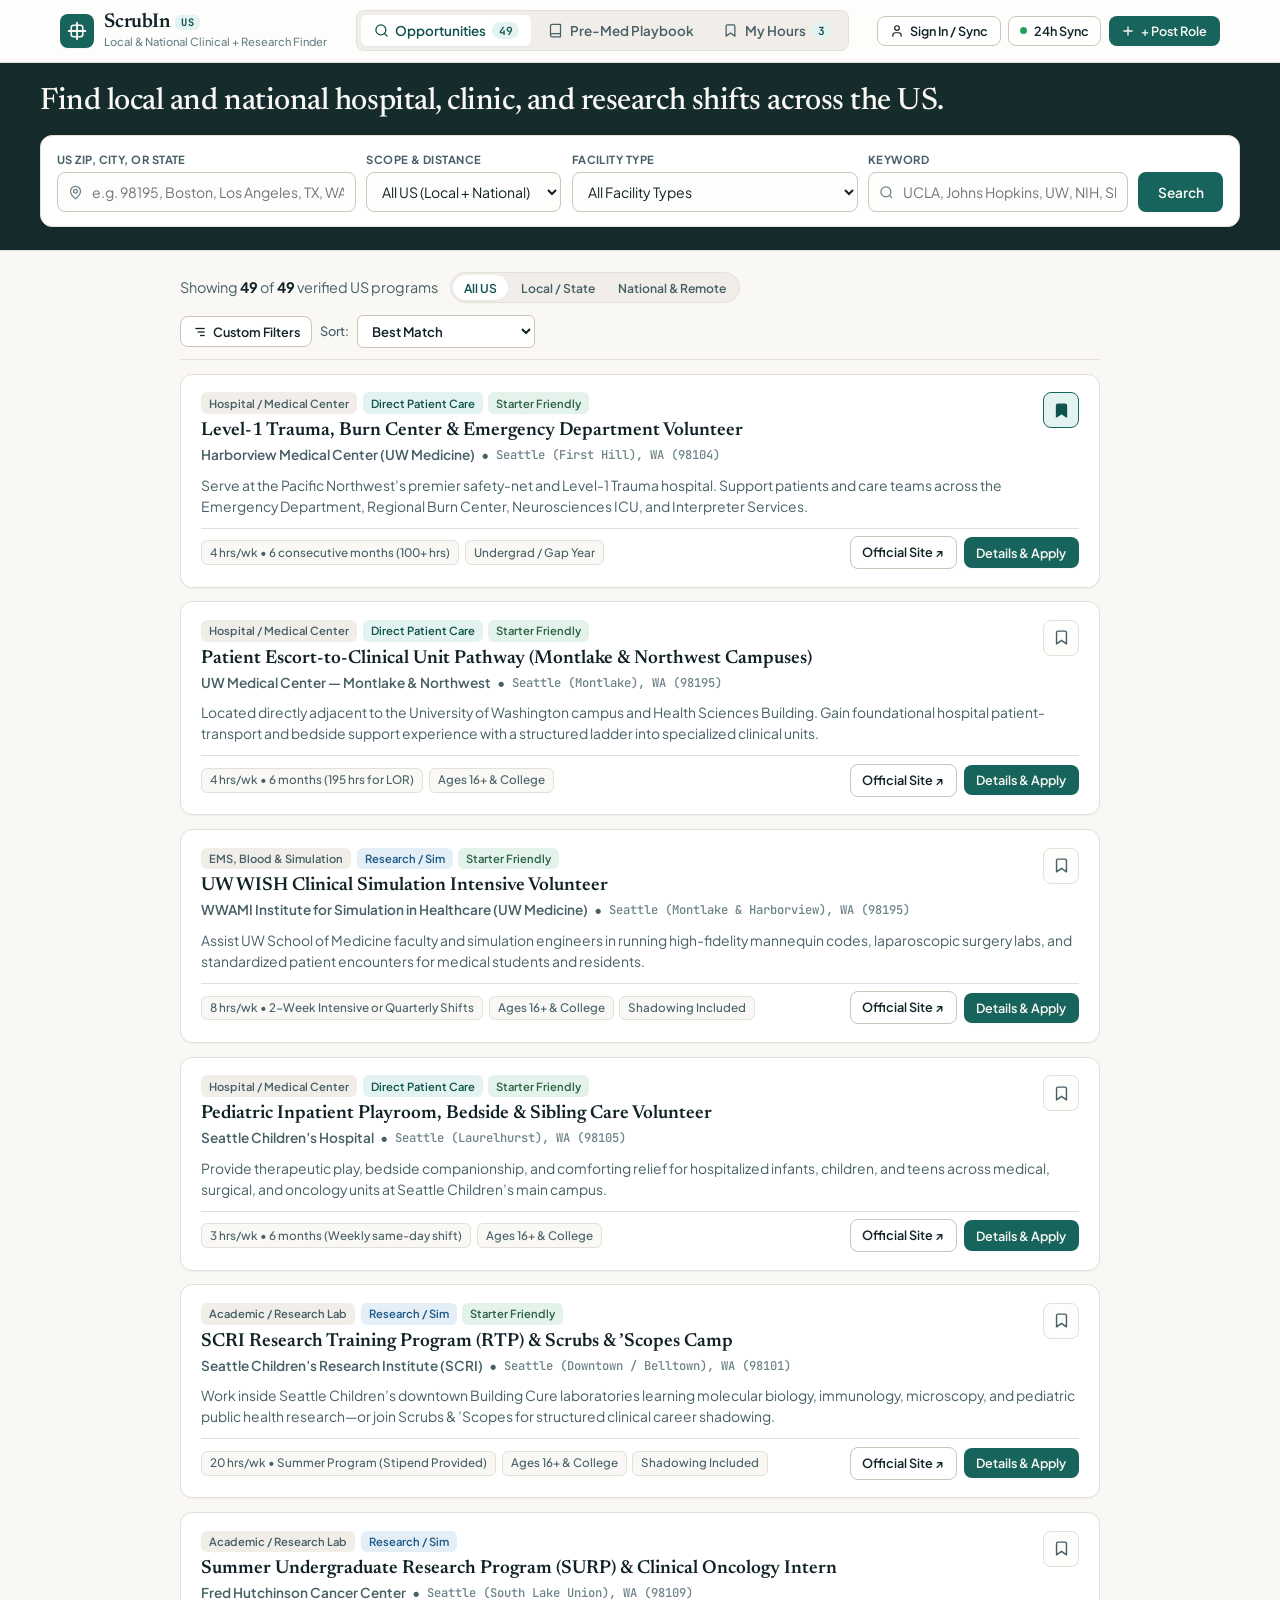
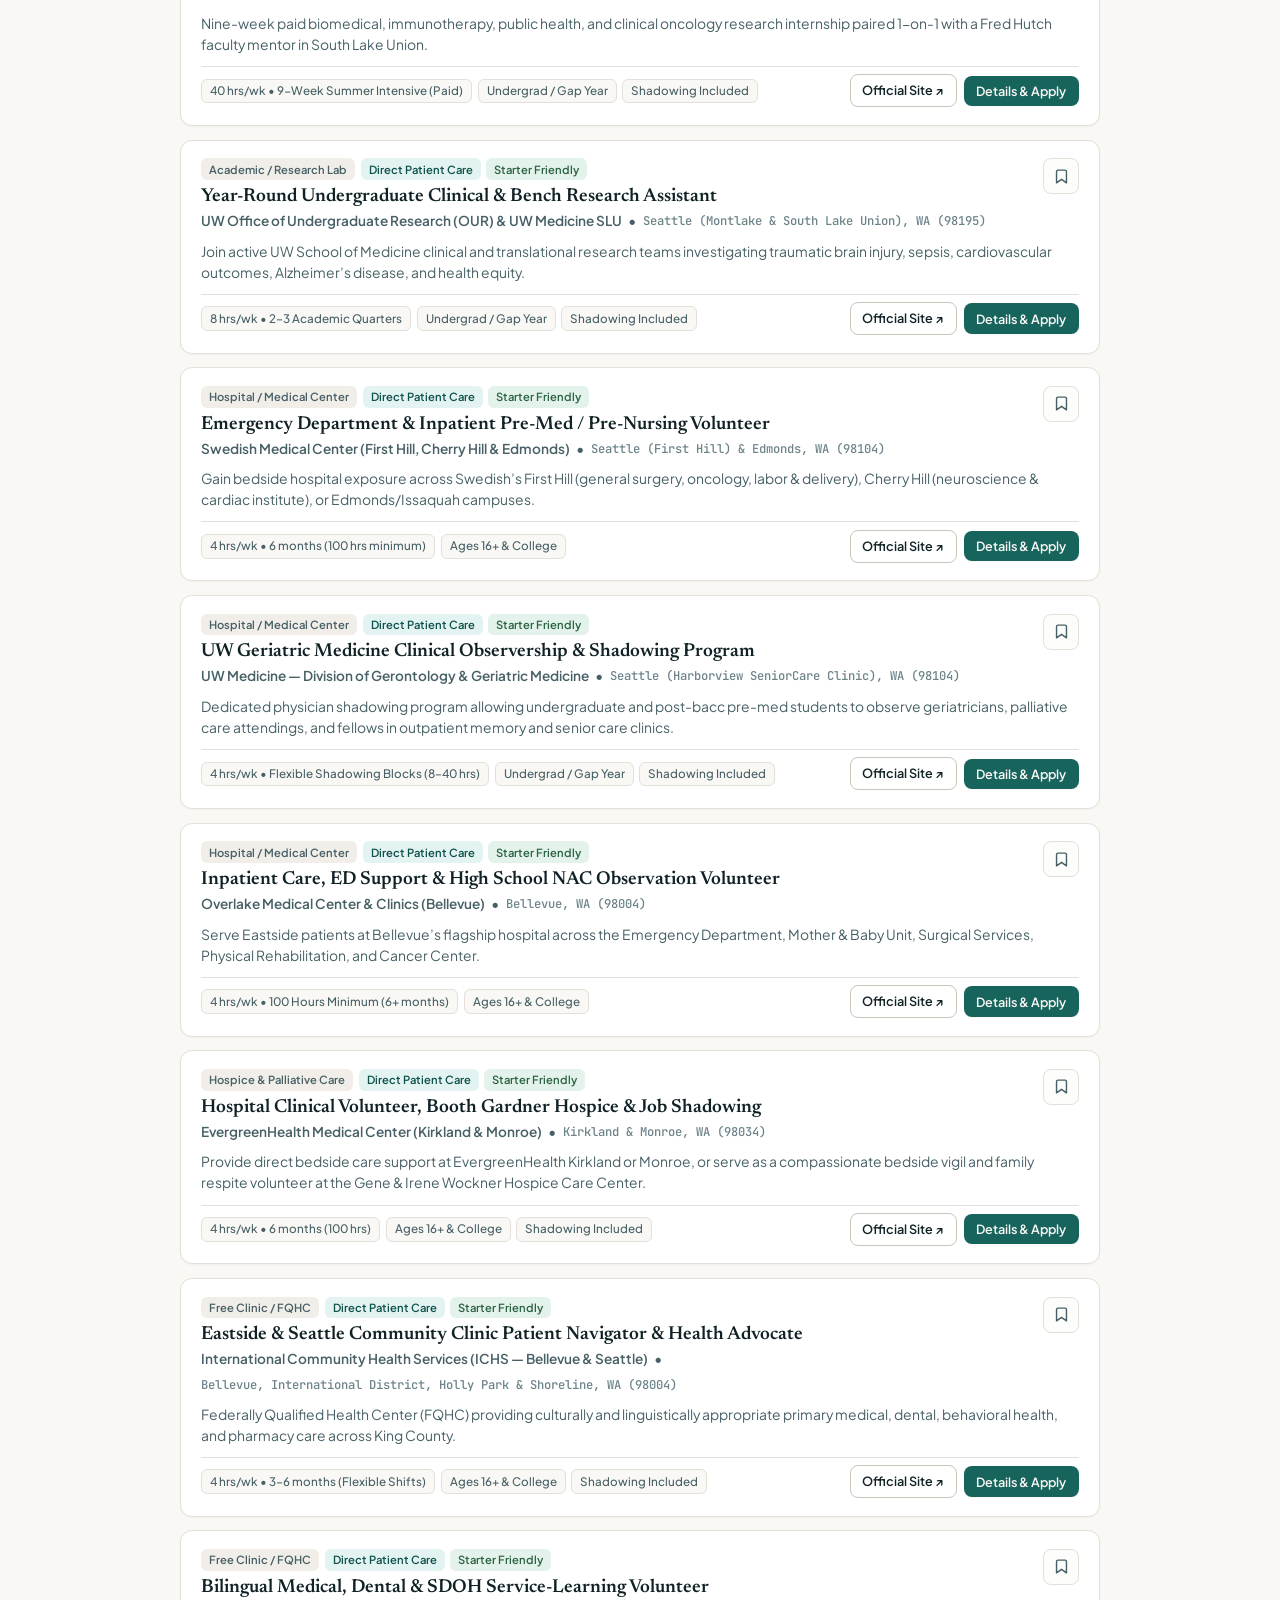
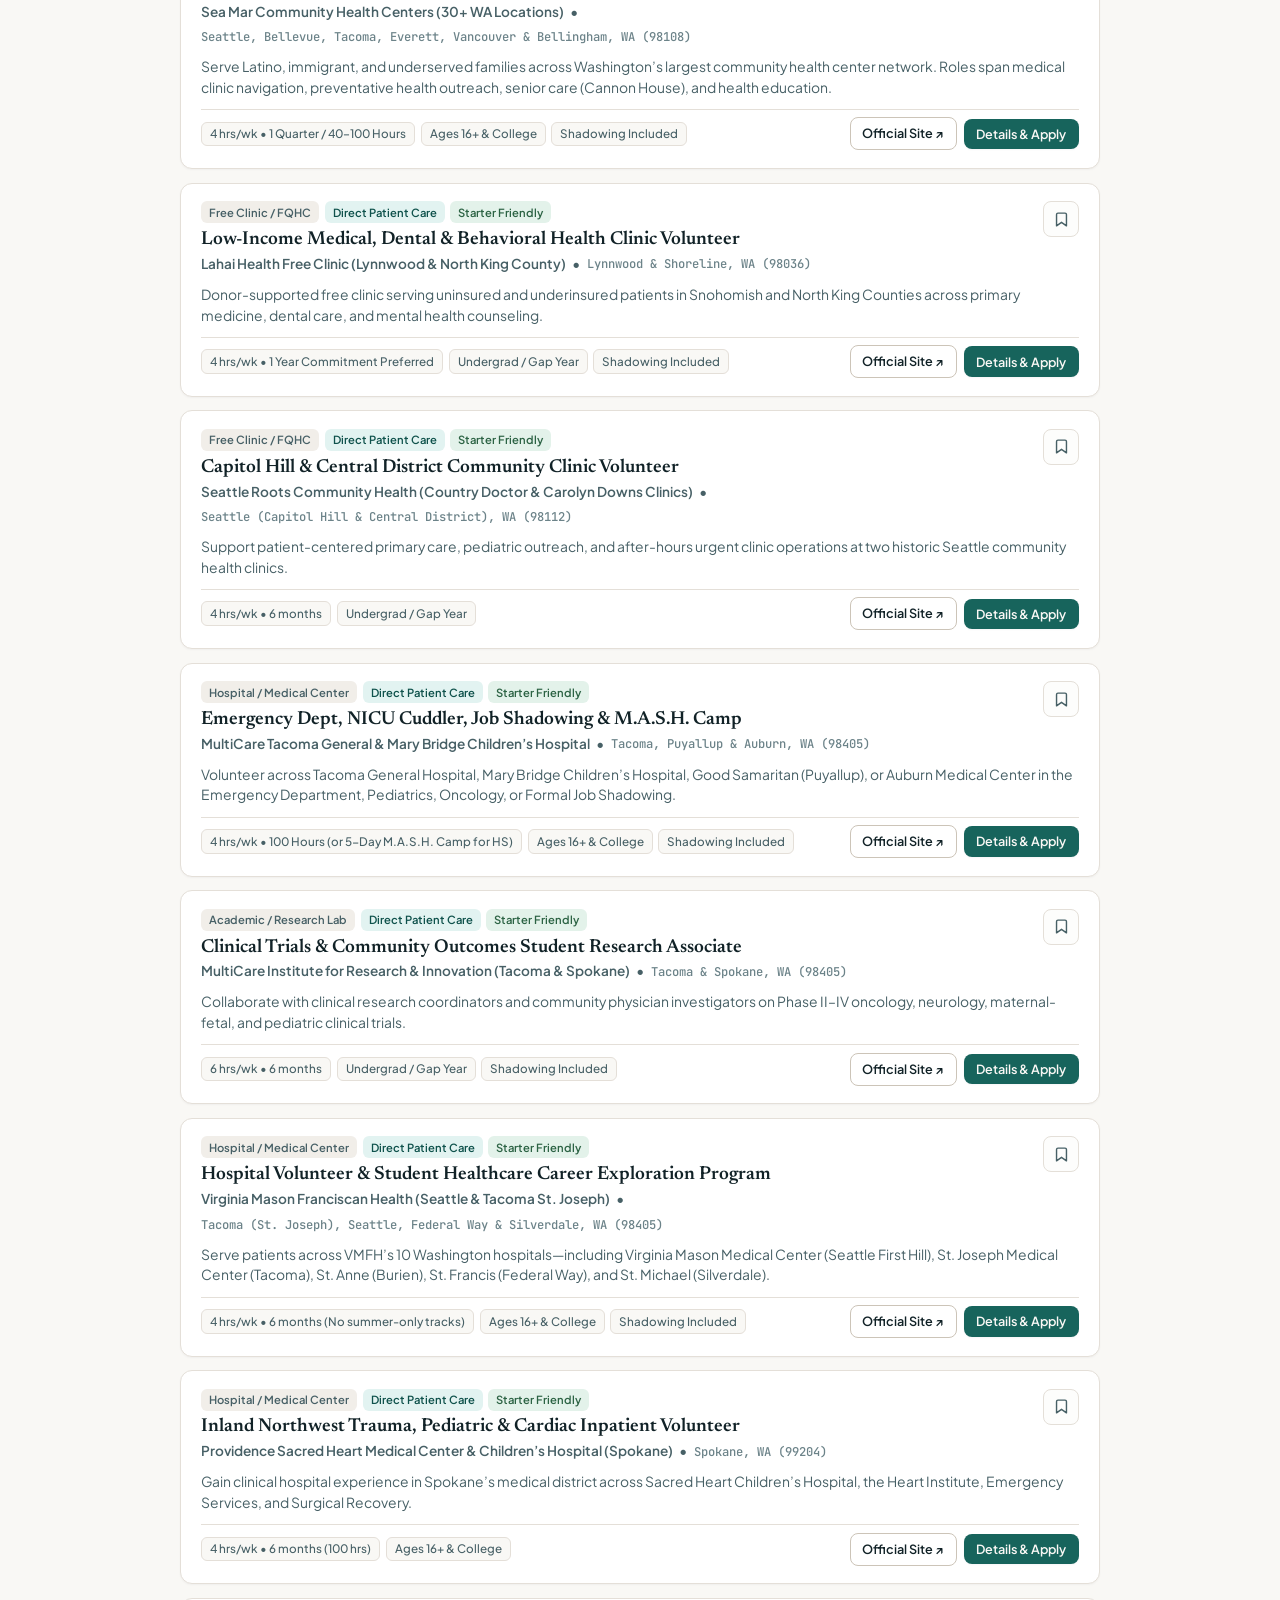
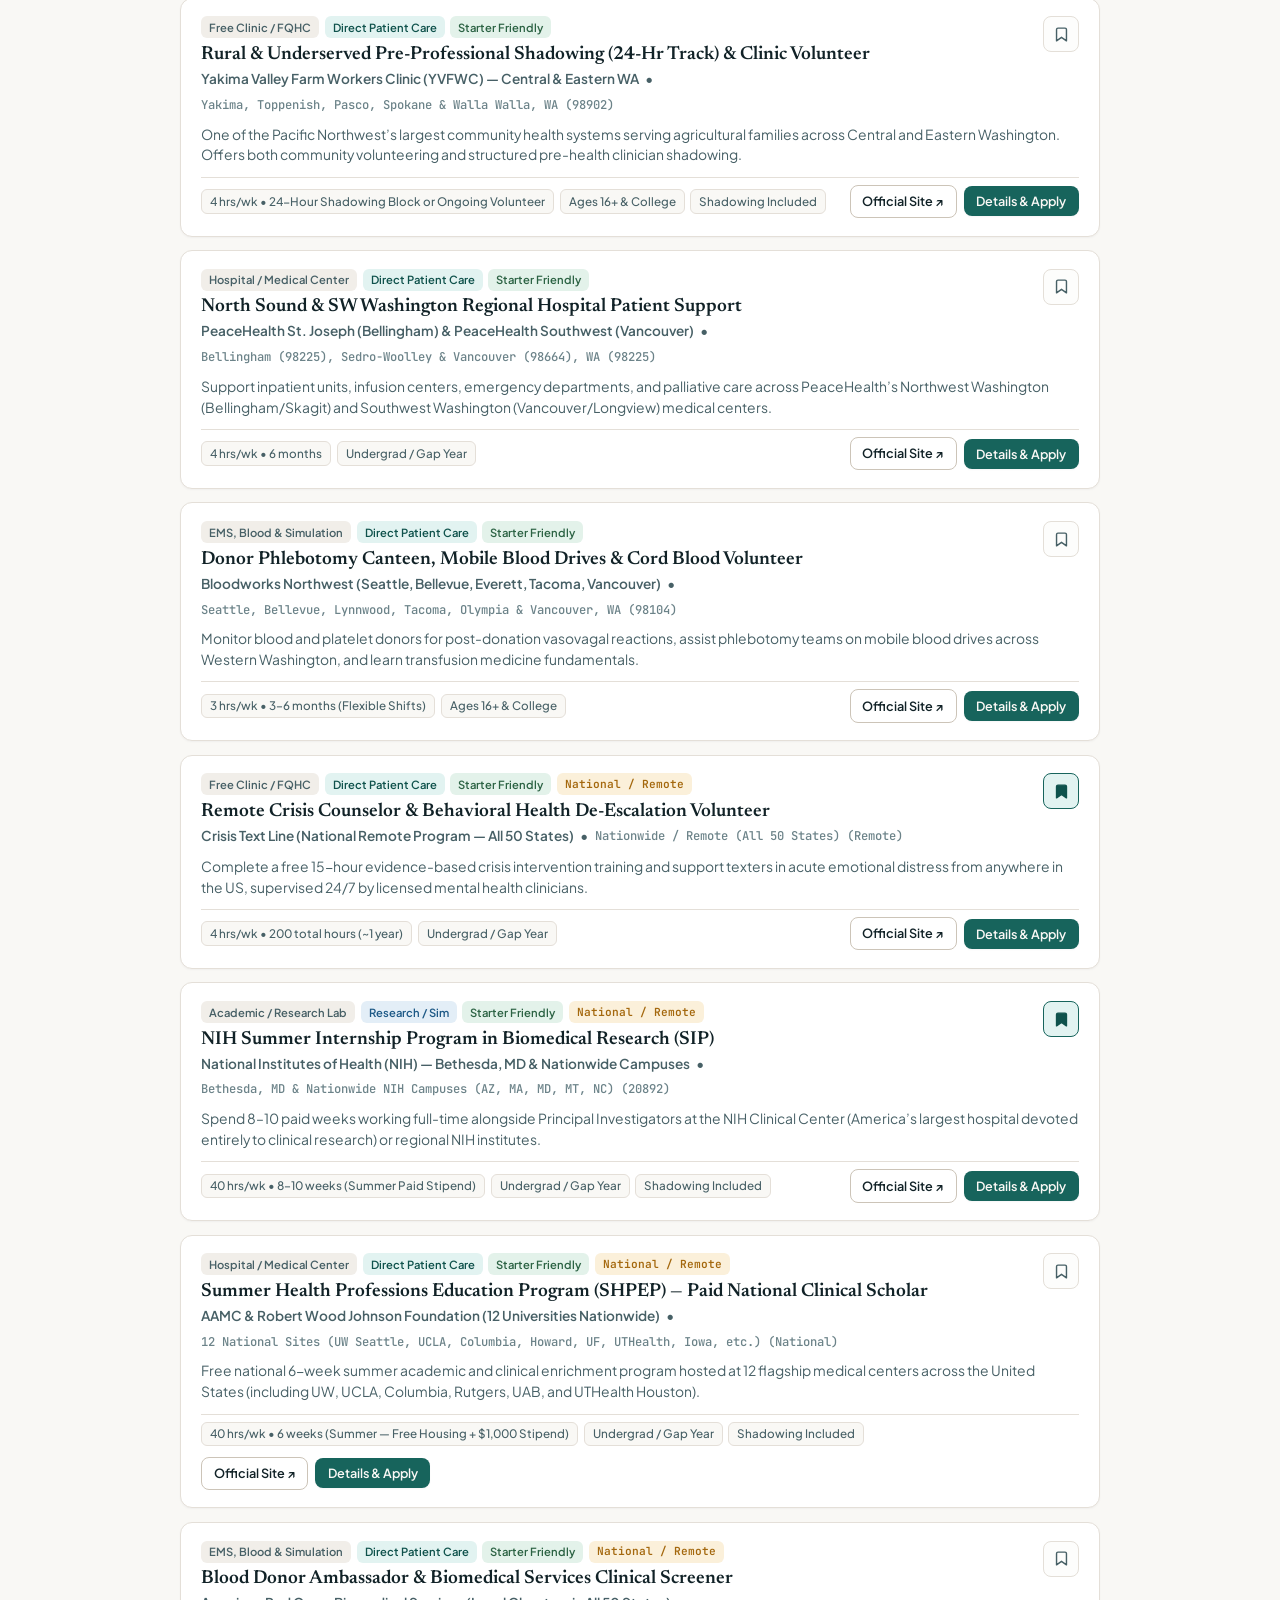
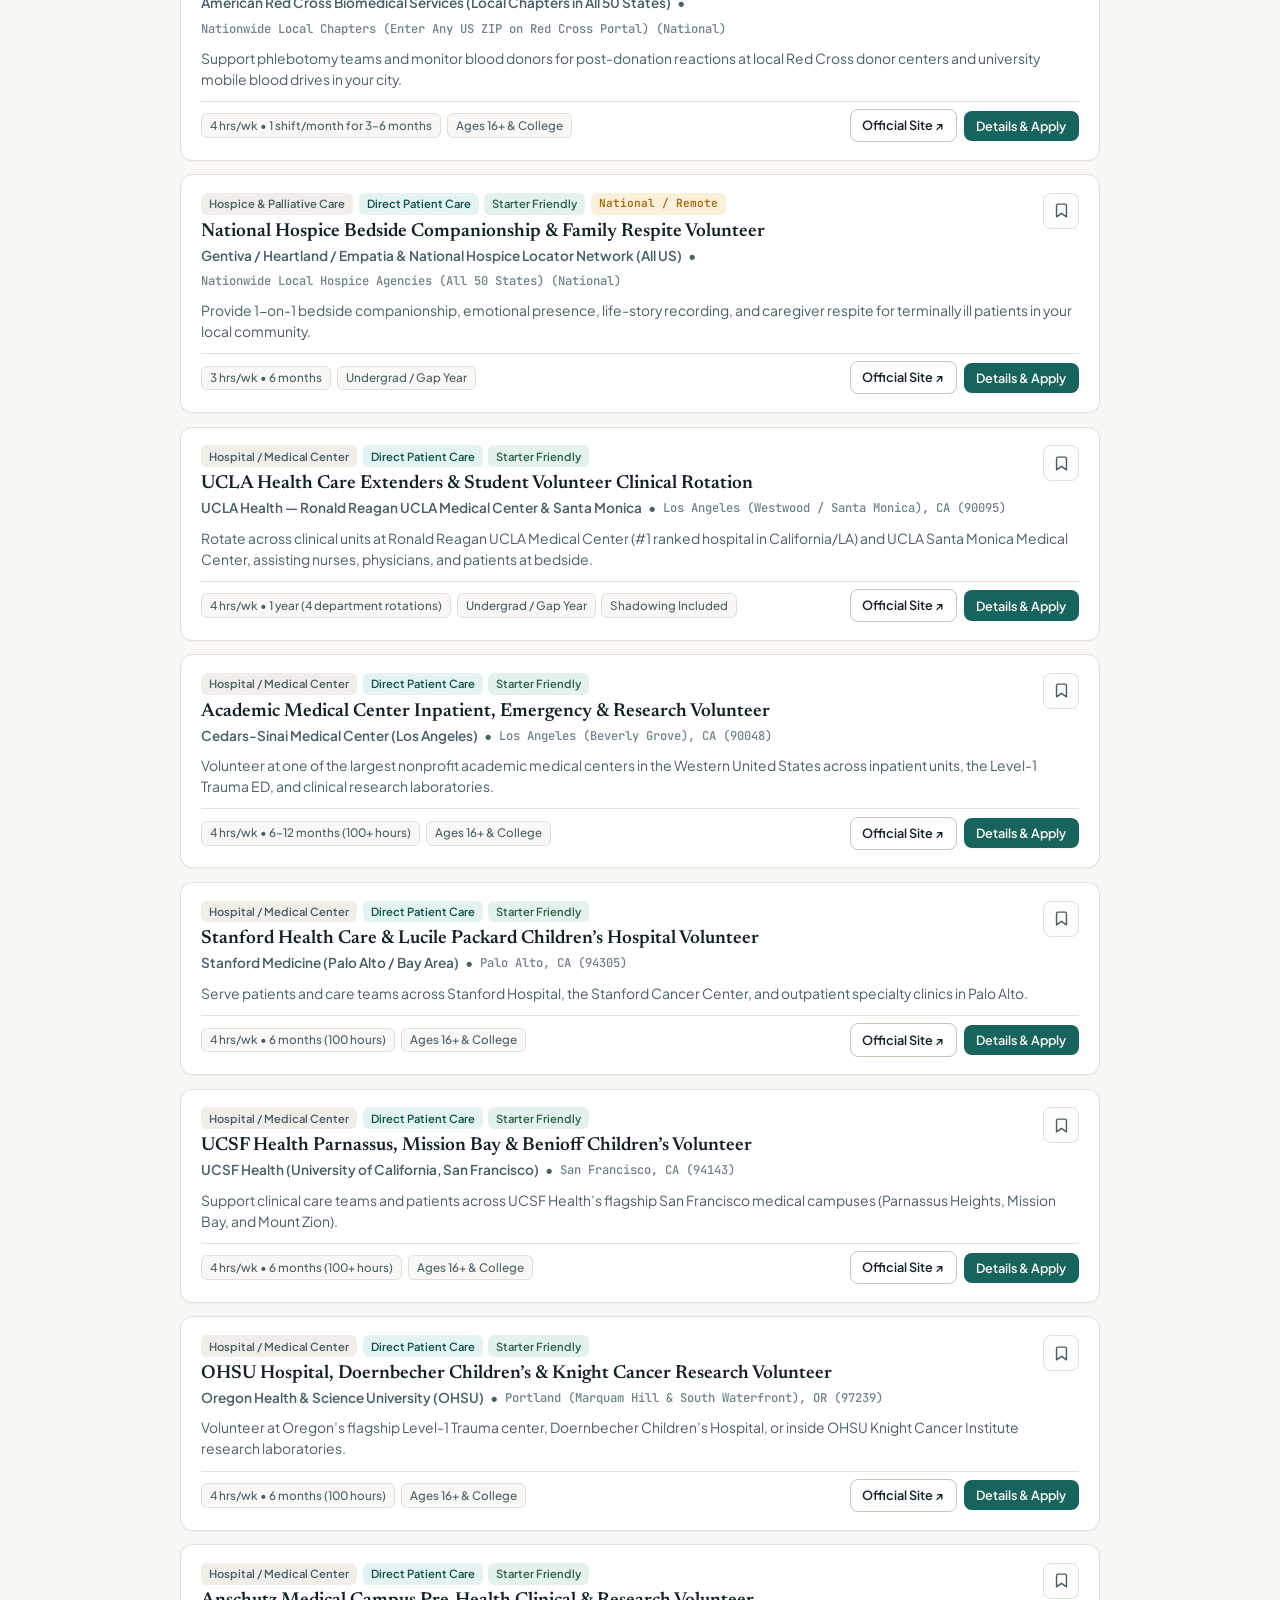
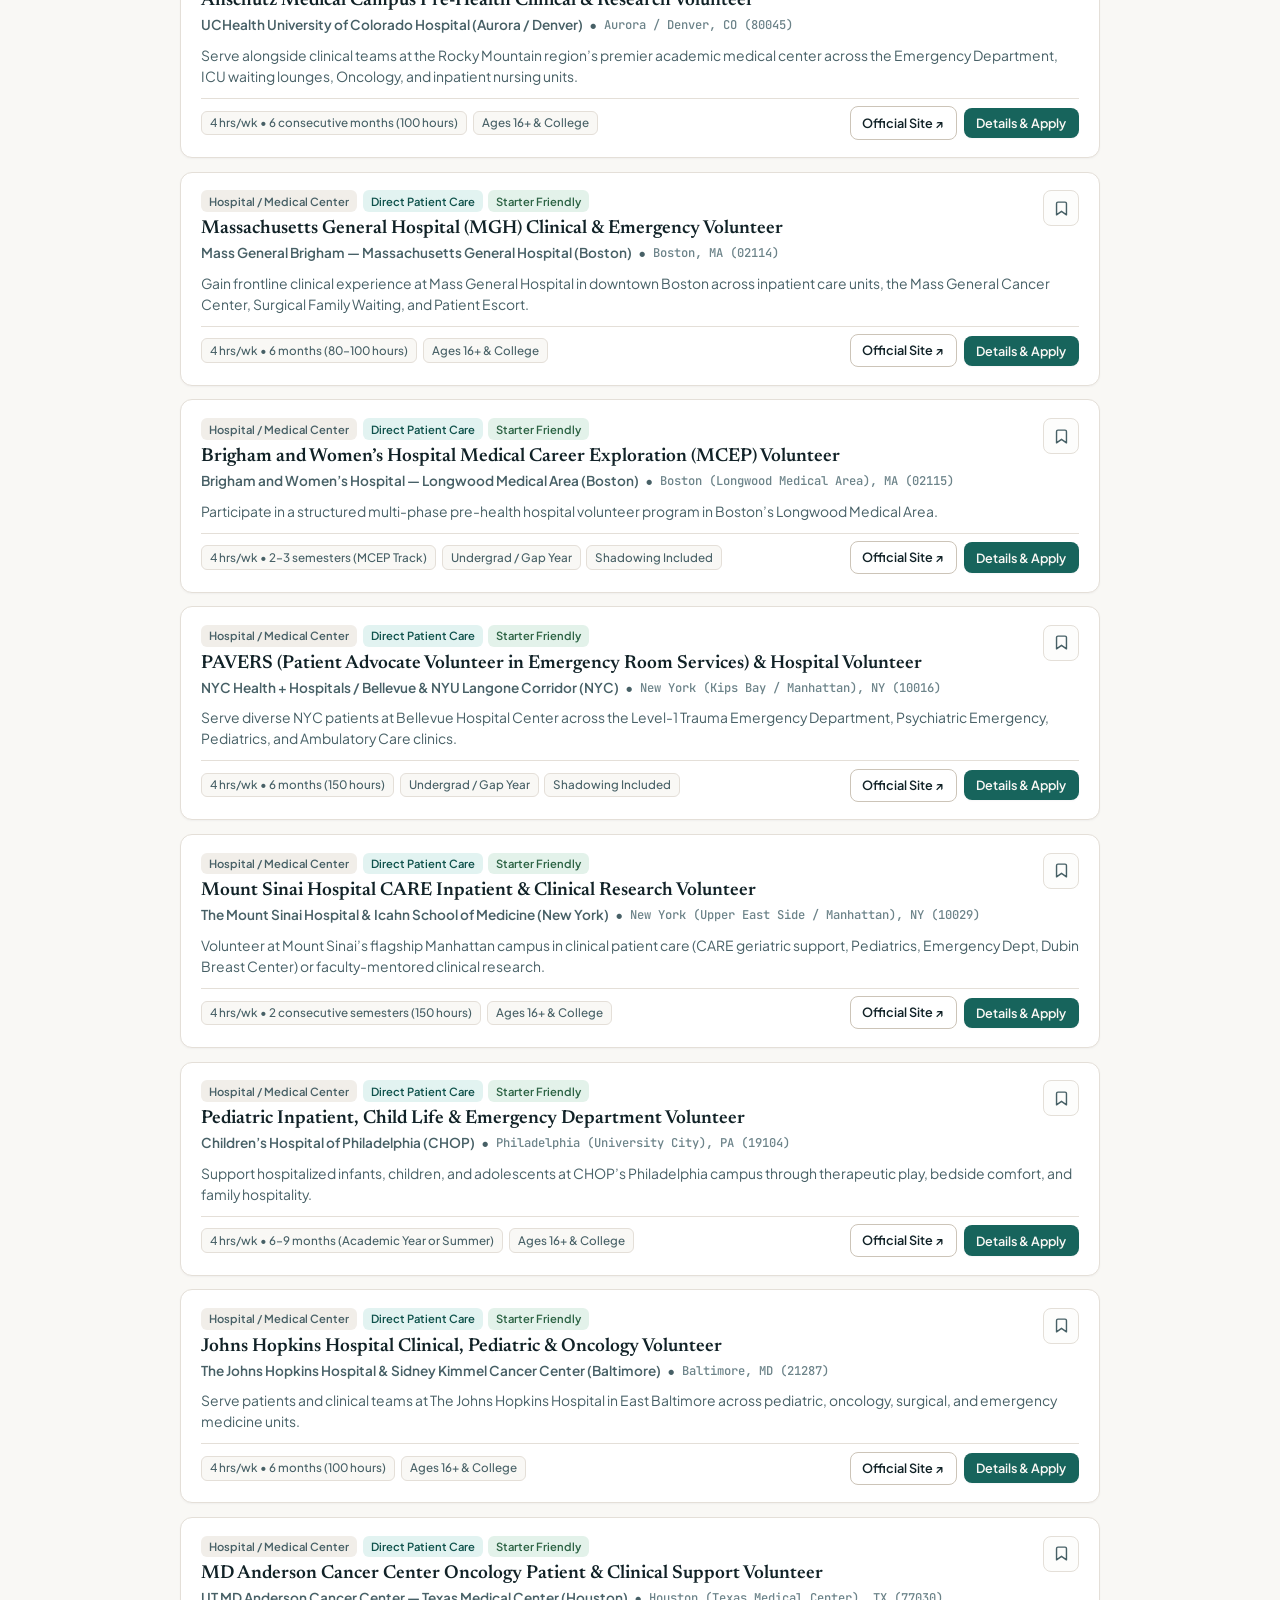
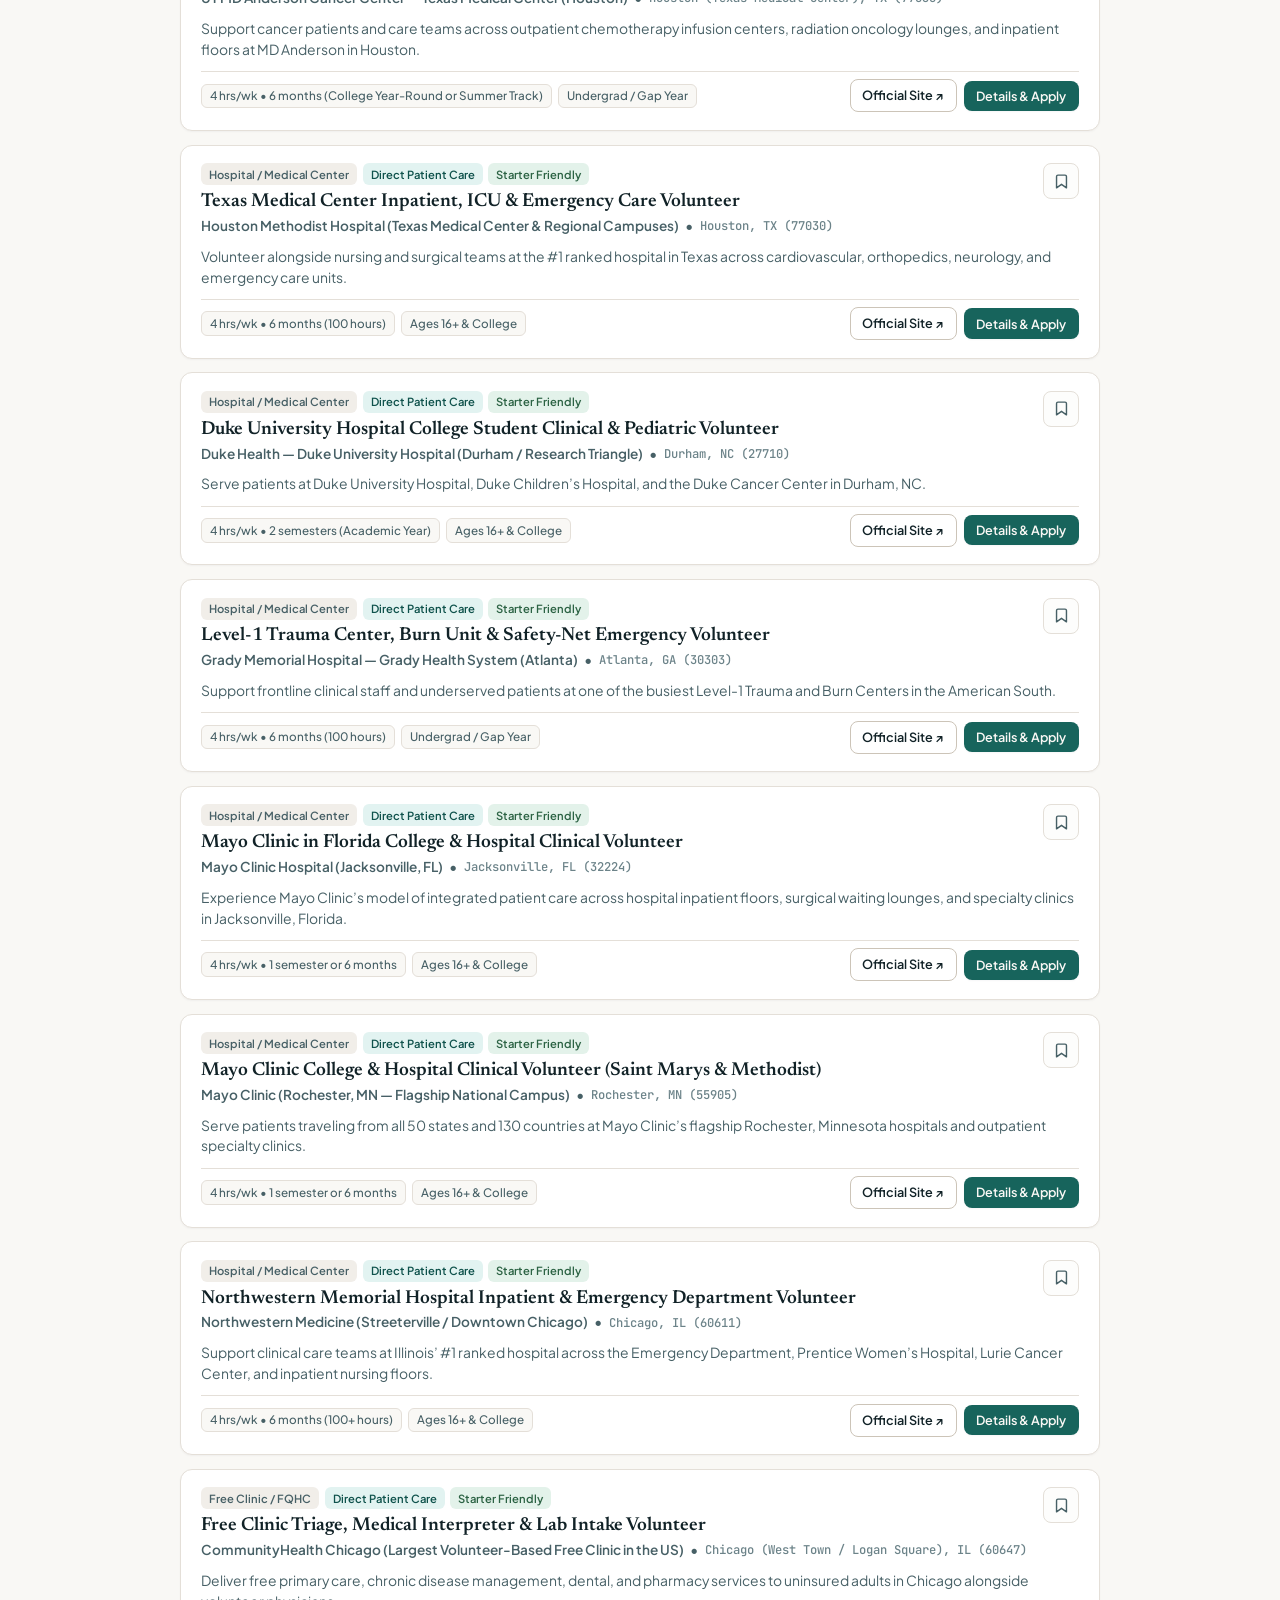
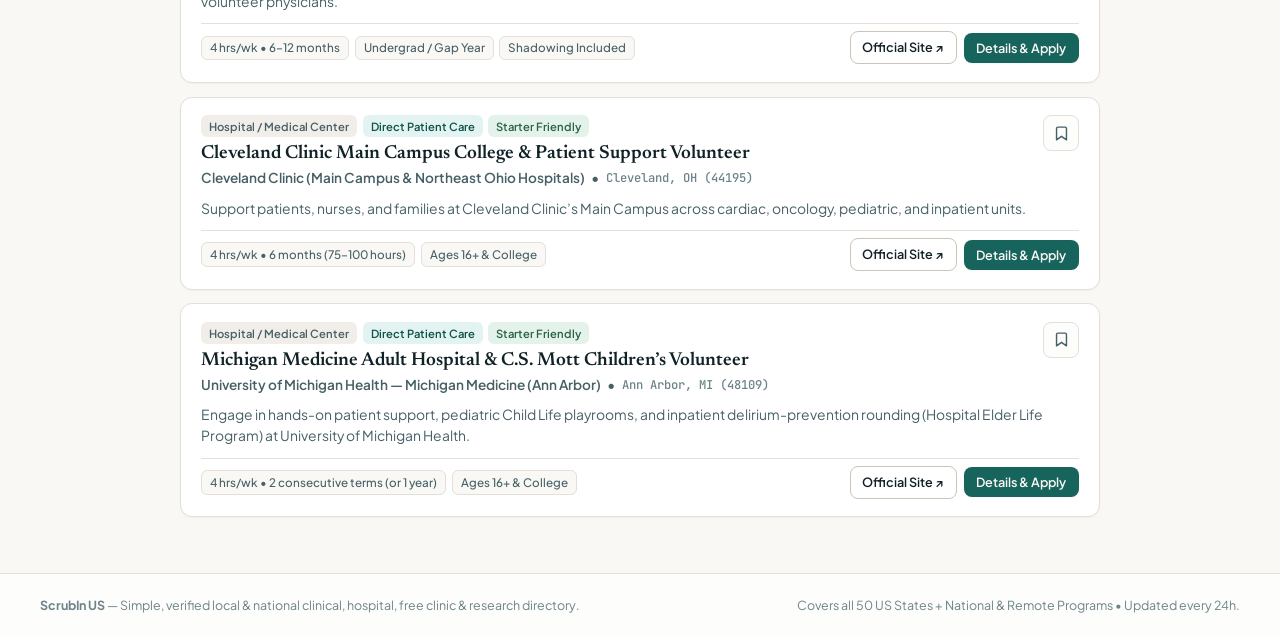
==== commit 589994ae: "Add files via upload" ====
--- a/index.html
+++ b/index.html
@@ -9,7 +9,7 @@
   <link rel="preconnect" href="https://fonts.googleapis.com" />
   <link rel="preconnect" href="https://fonts.gstatic.com" crossorigin />
   <link href="https://fonts.googleapis.com/css2?family=JetBrains+Mono:wght@500;600;700&amp;family=Newsreader:ital,opsz,wght@0,6..72,500;0,6..72,600;1,6..72,500&amp;family=Plus+Jakarta+Sans:wght@400;500;600;700&amp;display=swap" rel="stylesheet" />
-  <link rel="stylesheet" href="/index.css?v=5" />
+  <link rel="stylesheet" href="/index.css?v=6" />
 </head>
 <body>
 
@@ -50,6 +50,10 @@
       </nav>
 
       <div class="header-actions">
+        <button type="button" class="btn btn-secondary btn-sm auth-header-btn" id="open-auth-modal-btn" title="Sign in to sync your clinical & research hours across phone and laptop">
+          <svg width="14" height="14" viewBox="0 0 24 24" fill="none" stroke="currentColor" stroke-width="2.1" stroke-linecap="round" stroke-linejoin="round"><path d="M19 21v-2a4 4 0 0 0-4-4H9a4 4 0 0 0-4 4v2"/><circle cx="12" cy="7" r="4"/></svg>
+          <span id="auth-header-btn-label">Sign In / Sync</span>
+        </button>
         <button type="button" class="btn btn-secondary btn-sm" id="sync-live-data-btn" title="Pull live recruiting US clinical studies from NIH ClinicalTrials.gov API v2 and verify portal URLs (runs automatically every 24h)">
           <span class="sync-dot" aria-hidden="true"></span>
           <span id="sync-status-label">24h Sync</span>
@@ -427,16 +431,22 @@
          TAB 3: MY TRACKER & CLINICAL HOURS LOG
          ==================================================================== -->
     <section id="tab-panel-tracker" class="tab-panel" aria-labelledby="nav-tab-tracker">
+      <!-- Idea A: Guest-First Cloud Sync & Student Account Banner -->
+      <div id="cloud-account-banner" class="cloud-account-banner"></div>
+
       <div class="section-header-block">
         <div>
           <h2 class="section-heading">Saved Programs &amp; AMCAS Hours Tracker</h2>
           <p class="section-subheading">
-            Bookmark local and national opportunities and log your clinical, research, and shadowing hours.
+            Bookmark local and national opportunities and log your clinical, research, and shadowing hours across all your devices.
           </p>
         </div>
-        <button type="button" class="btn btn-secondary btn-sm" id="export-hours-csv-btn">
-          Export CSV
-        </button>
+        <div style="display:flex; align-items:center; gap:0.5rem; flex-wrap:wrap;">
+          <button type="button" class="btn btn-secondary btn-sm" id="export-hours-csv-btn">
+            <svg width="14" height="14" viewBox="0 0 24 24" fill="none" stroke="currentColor" stroke-width="2.1" stroke-linecap="round" stroke-linejoin="round"><path d="M21 15v4a2 2 0 0 1-2 2H5a2 2 0 0 1-2-2v-4"/><polyline points="7 10 12 15 17 10"/><line x1="12" y1="15" x2="12" y2="3"/></svg>
+            <span>Export AMCAS CSV</span>
+          </button>
+        </div>
       </div>
 
       <div class="tracker-summary-grid">
@@ -473,6 +483,7 @@
         <div class="panel-card">
           <div class="panel-card-header">
             <h3 class="panel-card-title">Log a Shift</h3>
+            <span class="cloud-sync-mini-pill" id="shift-form-sync-pill">Saved Locally</span>
           </div>
           <form class="hours-log-form" id="log-hours-form">
             <div>
@@ -497,6 +508,10 @@
               <input type="date" id="log-date-input" class="form-input" required />
             </div>
             <div class="full-span">
+              <label for="log-supervisor-input" class="field-label">Supervisor / Coordinator (Optional — for AMCAS Verification)</label>
+              <input type="text" id="log-supervisor-input" class="form-input" placeholder="e.g. Dr. Elena Rostova / volunteer@uw.edu" />
+            </div>
+            <div class="full-span">
               <label for="log-reflection-input" class="field-label">Notes / Takeaway</label>
               <input type="text" id="log-reflection-input" class="form-input" placeholder="What did you learn or do on this shift?" />
             </div>
@@ -512,7 +527,7 @@
               <thead>
                 <tr>
                   <th>Date</th>
-                  <th>Facility</th>
+                  <th>Facility &amp; Notes</th>
                   <th>Category</th>
                   <th>Hrs</th>
                   <th></th>
@@ -635,6 +650,92 @@
     </div>
   </div>
 
+  <!-- ====================================================================
+       MODAL 3: STUDENT SIGN-IN & CLOUD HOURS SYNC (IDEA A)
+       ==================================================================== -->
+  <div class="modal-backdrop" id="auth-modal-backdrop" role="dialog" aria-modal="true" aria-labelledby="auth-modal-title">
+    <div class="modal-dialog auth-modal-dialog">
+      <div class="modal-header">
+        <div>
+          <span class="resource-category">Cloud Backup &amp; Multi-Device Sync</span>
+          <h2 class="opp-title" id="auth-modal-title" style="margin-top: 0.2rem;">Sign In to Sync Your Hours</h2>
+          <p style="font-size: 0.84rem; color: var(--ink-secondary); margin-top: 0.2rem;">
+            Back up your clinical, research, and shadowing hours so they stay in sync across your phone and laptop.
+          </p>
+        </div>
+        <button type="button" class="modal-close-btn" id="close-auth-modal-btn" aria-label="Close modal">&times;</button>
+      </div>
+
+      <div class="oauth-buttons-stack">
+        <button type="button" class="oauth-btn oauth-btn-google" id="oauth-google-btn">
+          <svg width="18" height="18" viewBox="0 0 24 24" aria-hidden="true">
+            <path fill="#4285F4" d="M23.49 12.27c0-.79-.07-1.54-.19-2.27H12v4.51h6.47c-.29 1.48-1.14 2.73-2.4 3.58v3h3.86c2.26-2.09 3.56-5.17 3.56-8.82z"/>
+            <path fill="#34A853" d="M12 24c3.24 0 5.95-1.08 7.93-2.91l-3.86-3c-1.08.72-2.45 1.16-4.07 1.16-3.13 0-5.78-2.11-6.73-4.96H1.29v3.09C3.26 21.3 7.31 24 12 24z"/>
+            <path fill="#FBBC05" d="M5.27 14.29c-.25-.72-.38-1.49-.38-2.29s.14-1.57.38-2.29V6.62H1.29C.47 8.24 0 10.06 0 12s.47 3.76 1.29 5.38l3.98-3.09z"/>
+            <path fill="#EA4335" d="M12 4.75c1.77 0 3.35.61 4.6 1.8l3.42-3.42C17.95 1.19 15.24 0 12 0 7.31 0 3.26 2.7 1.29 6.62l3.98 3.09c.95-2.85 3.6-4.96 6.73-4.96z"/>
+          </svg>
+          <span>Continue with Google</span>
+        </button>
+
+        <button type="button" class="oauth-btn oauth-btn-apple" id="oauth-apple-btn">
+          <svg width="18" height="18" viewBox="0 0 24 24" fill="currentColor" aria-hidden="true">
+            <path d="M17.05 20.28c-.98.95-2.05.8-3.08.35-1.09-.46-2.09-.48-3.24 0-1.44.62-2.2.44-3.06-.35C2.79 15.25 3.51 7.59 9.05 7.31c1.35.07 2.29.74 3.08.8 1.18-.24 2.31-.93 3.57-.84 1.51.12 2.65.72 3.4 1.8-3.12 1.87-2.38 5.98.48 7.13-.57 1.5-1.31 2.99-2.54 4.09zM12.03 7.25c-.15-2.23 1.66-4.07 3.74-4.25.29 2.58-2.34 4.5-3.74 4.25z"/>
+          </svg>
+          <span>Continue with Apple</span>
+        </button>
+      </div>
+
+      <div class="auth-divider">
+        <span>or sync with your .edu / student email</span>
+      </div>
+
+      <form id="student-auth-form">
+        <div class="form-grid-2">
+          <div class="full-width">
+            <label for="auth-email-input" class="field-label">Student or Personal Email *</label>
+            <input type="email" id="auth-email-input" class="form-input" placeholder="e.g. alex@uw.edu or alex@ucla.edu" required />
+          </div>
+          <div>
+            <label for="auth-name-input" class="field-label">Your Name *</label>
+            <input type="text" id="auth-name-input" class="form-input" placeholder="e.g. Alex Rivera" required />
+          </div>
+          <div>
+            <label for="auth-pin-input" class="field-label">4-Digit PIN (Optional)</label>
+            <input type="password" id="auth-pin-input" class="form-input" placeholder="••••" maxlength="16" />
+          </div>
+          <div>
+            <label for="auth-track-select" class="field-label">Pre-Health Track</label>
+            <select id="auth-track-select" class="form-select">
+              <option value="Pre-Med (MD / DO)">Pre-Med (MD / DO)</option>
+              <option value="Pre-PA (CASPA)">Pre-PA (CASPA)</option>
+              <option value="Pre-Nursing / BSN">Pre-Nursing / BSN</option>
+              <option value="High School Pre-Health">High School Pre-Health</option>
+            </select>
+          </div>
+          <div>
+            <label for="auth-grad-select" class="field-label">Target App Cycle</label>
+            <select id="auth-grad-select" class="form-select">
+              <option value="2027">2027 Cycle</option>
+              <option value="2028" selected>2028 Cycle</option>
+              <option value="2029">2029 Cycle</option>
+              <option value="2030+">2030+ Cycle</option>
+            </select>
+          </div>
+        </div>
+
+        <div class="auth-merge-notice">
+          <svg width="15" height="15" viewBox="0 0 24 24" fill="none" stroke="currentColor" stroke-width="2.2"><path d="M12 22s8-4 8-10V5l-8-3-8 3v7c0 6 8 10 8 10z"/></svg>
+          <span>Your current guest hours &amp; bookmarked programs will automatically merge into your cloud account.</span>
+        </div>
+
+        <div style="margin-top: 1.1rem; display: flex; justify-content: flex-end; gap: 0.65rem;">
+          <button type="button" class="btn btn-secondary" id="cancel-auth-modal-btn">Continue as Guest</button>
+          <button type="submit" class="btn btn-primary" id="submit-auth-btn">Sign In &amp; Sync Hours</button>
+        </div>
+      </form>
+    </div>
+  </div>
+
   <!-- Toast Notification -->
   <div class="toast-container" id="toast-notification" role="status" aria-live="polite"></div>
 
@@ -650,6 +751,6 @@
     </div>
   </footer>
 
-  <script src="/app.js?v=5"></script>
+  <script src="/app.js?v=6"></script>
 </body>
 </html>
--- a/index.css
+++ b/index.css
@@ -1731,3 +1731,181 @@
     padding: 1.15rem 1rem 1.5rem;
   }
 }
+
+/* ==========================================================================
+   Idea A: Cloud Auth, OAuth Buttons & Multi-Device Hours Sync UI
+   ========================================================================== */
+.auth-header-btn.signed-in {
+  background-color: var(--teal-soft);
+  border-color: hsla(176, 56%, 24%, 0.25);
+  color: var(--teal-primary);
+  font-weight: 700;
+}
+
+.cloud-account-banner {
+  background-color: var(--bg-surface);
+  border: 1px solid var(--border-subtle);
+  border-radius: var(--radius-md);
+  padding: 1rem 1.2rem;
+  margin-bottom: 1.25rem;
+  display: flex;
+  align-items: center;
+  justify-content: space-between;
+  flex-wrap: wrap;
+  gap: 0.85rem;
+  box-shadow: var(--shadow-sm);
+}
+
+.cloud-account-banner.signed-in {
+  background: linear-gradient(135deg, hsla(176, 56%, 24%, 0.06) 0%, hsla(40, 33%, 98%, 1) 100%);
+  border-color: hsla(176, 56%, 24%, 0.22);
+}
+
+.cloud-banner-left {
+  display: flex;
+  align-items: center;
+  gap: 0.85rem;
+  flex: 1;
+  min-width: 240px;
+}
+
+.cloud-avatar-badge {
+  width: 40px;
+  height: 40px;
+  border-radius: 999px;
+  background-color: var(--teal-primary);
+  color: #ffffff;
+  font-weight: 700;
+  font-size: 0.92rem;
+  display: inline-flex;
+  align-items: center;
+  justify-content: center;
+  flex-shrink: 0;
+}
+
+.cloud-avatar-badge.guest {
+  background-color: var(--bg-subtle);
+  color: var(--teal-primary);
+  border: 1px solid var(--border-subtle);
+}
+
+.cloud-banner-title {
+  font-size: 0.94rem;
+  font-weight: 700;
+  color: var(--ink-primary);
+  display: flex;
+  align-items: center;
+  flex-wrap: wrap;
+  gap: 0.45rem;
+}
+
+.cloud-banner-sub {
+  font-size: 0.8rem;
+  color: var(--ink-secondary);
+  margin-top: 0.15rem;
+}
+
+.cloud-synced-pill {
+  display: inline-flex;
+  align-items: center;
+  gap: 0.3rem;
+  padding: 0.18rem 0.55rem;
+  border-radius: 999px;
+  font-size: 0.72rem;
+  font-weight: 700;
+  background-color: hsla(152, 58%, 32%, 0.12);
+  color: hsl(152, 62%, 25%);
+}
+
+.cloud-sync-mini-pill {
+  font-size: 0.72rem;
+  font-weight: 600;
+  padding: 0.2rem 0.55rem;
+  border-radius: 999px;
+  background-color: var(--bg-subtle);
+  color: var(--ink-secondary);
+}
+
+.cloud-sync-mini-pill.synced {
+  background-color: hsla(152, 58%, 32%, 0.12);
+  color: hsl(152, 62%, 25%);
+}
+
+.auth-modal-dialog {
+  max-width: 480px;
+}
+
+.oauth-buttons-stack {
+  display: flex;
+  flex-direction: column;
+  gap: 0.55rem;
+  margin-bottom: 1rem;
+}
+
+.oauth-btn {
+  appearance: none;
+  width: 100%;
+  min-height: 42px;
+  padding: 0.6rem 1rem;
+  border-radius: var(--radius-sm);
+  border: 1px solid var(--border-strong);
+  background-color: #ffffff;
+  color: var(--ink-primary);
+  font-family: var(--font-sans);
+  font-size: 0.88rem;
+  font-weight: 600;
+  cursor: pointer;
+  display: inline-flex;
+  align-items: center;
+  justify-content: center;
+  gap: 0.6rem;
+  transition: background-color 120ms ease, border-color 120ms ease, transform 80ms ease;
+}
+
+.oauth-btn:hover {
+  background-color: var(--bg-subtle);
+}
+
+.oauth-btn-apple {
+  background-color: #14171a;
+  border-color: #14171a;
+  color: #ffffff;
+}
+
+.oauth-btn-apple:hover {
+  background-color: #272c30;
+}
+
+.auth-divider {
+  display: flex;
+  align-items: center;
+  gap: 0.75rem;
+  margin: 0.9rem 0;
+  color: var(--ink-tertiary);
+  font-size: 0.75rem;
+  text-transform: uppercase;
+  letter-spacing: 0.05em;
+  font-weight: 600;
+}
+
+.auth-divider::before,
+.auth-divider::after {
+  content: "";
+  flex: 1;
+  height: 1px;
+  background-color: var(--border-subtle);
+}
+
+.auth-merge-notice {
+  margin-top: 0.9rem;
+  padding: 0.65rem 0.8rem;
+  border-radius: var(--radius-sm);
+  background-color: var(--teal-soft);
+  color: var(--teal-primary);
+  font-size: 0.78rem;
+  font-weight: 500;
+  display: flex;
+  align-items: center;
+  gap: 0.5rem;
+}
+
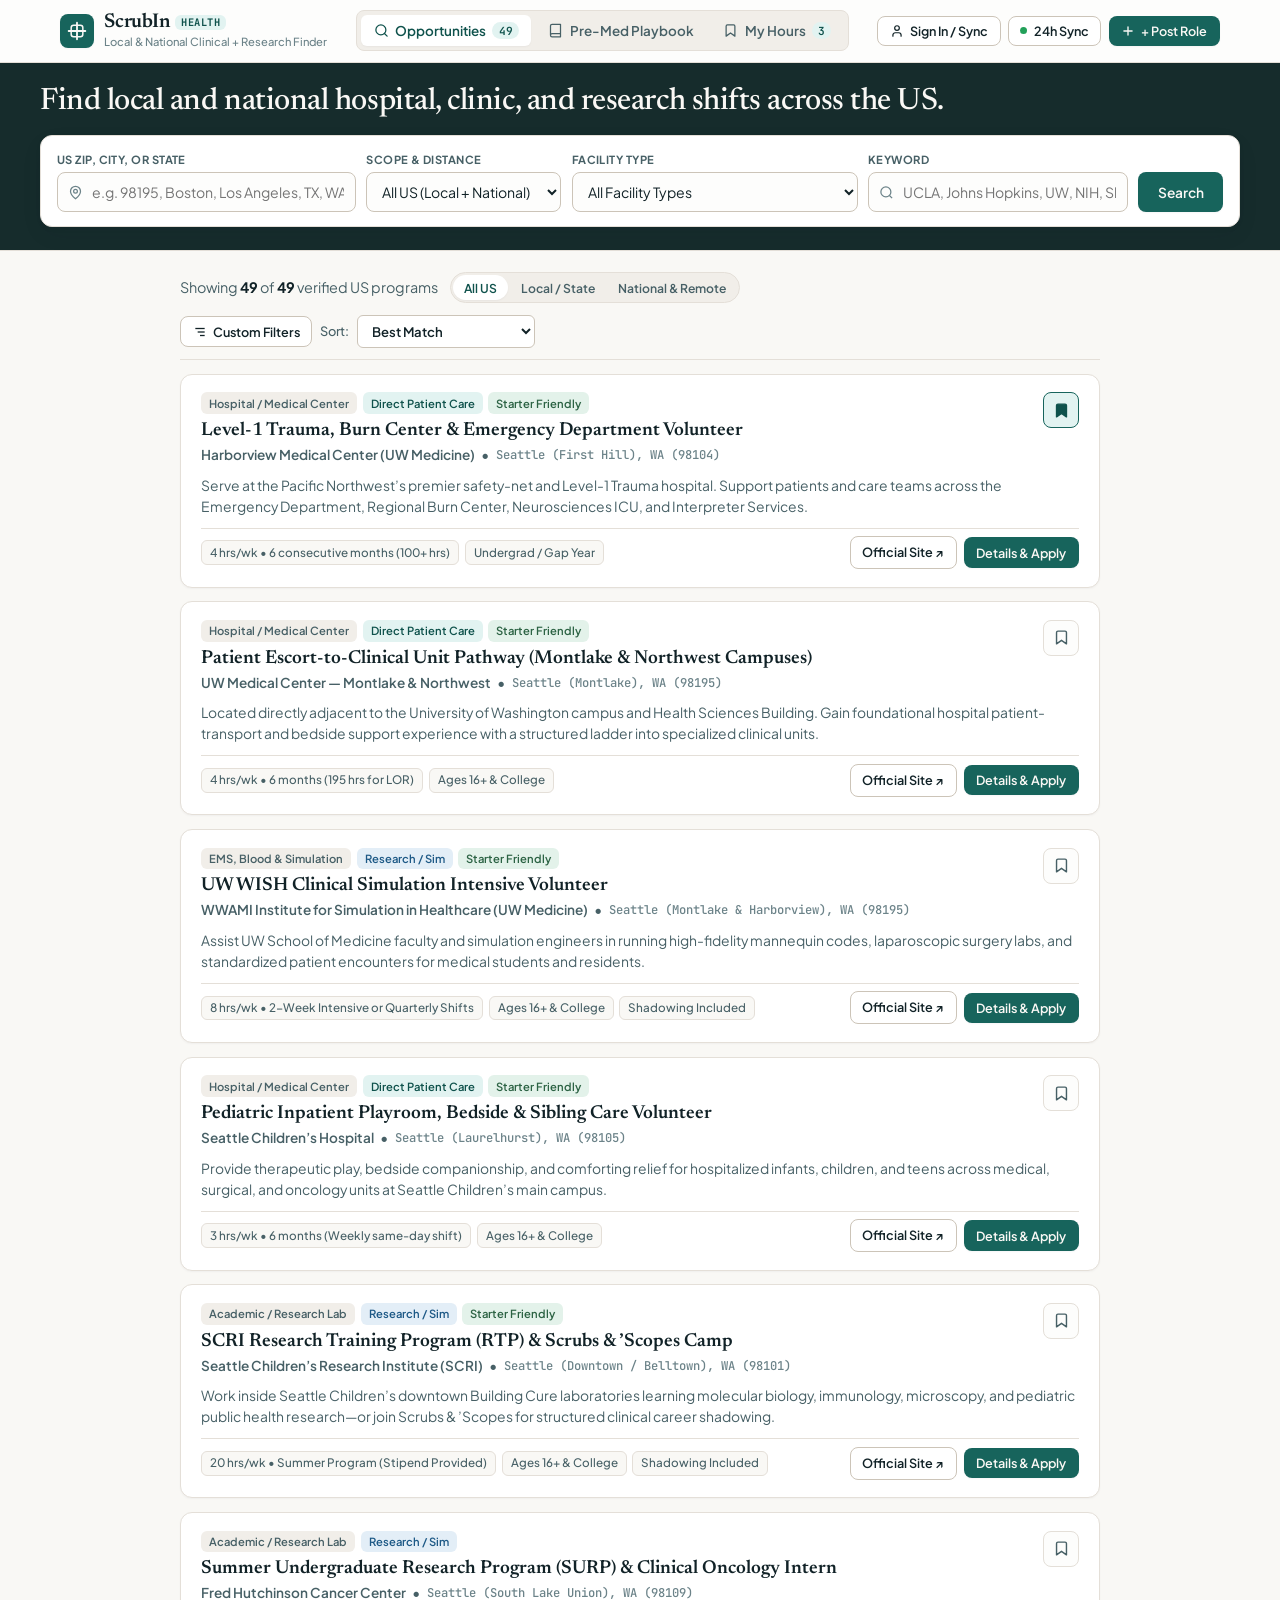
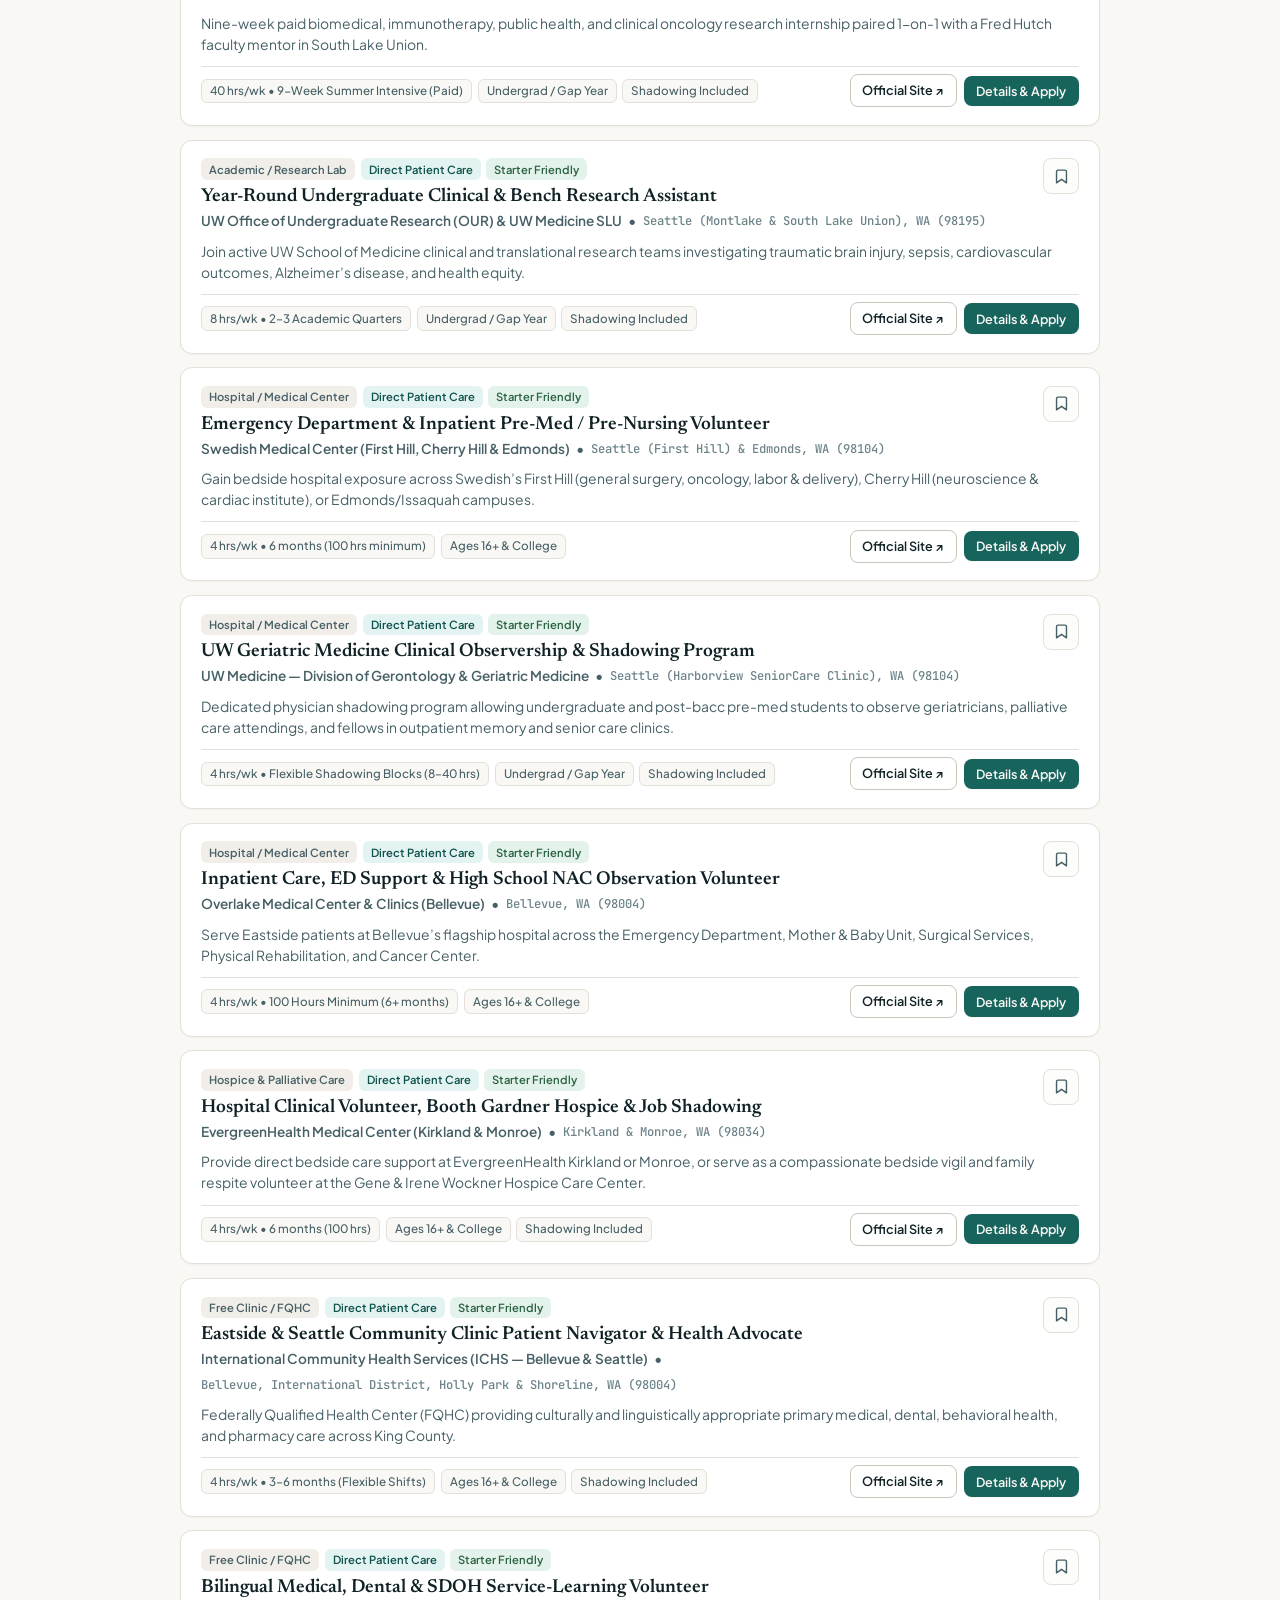
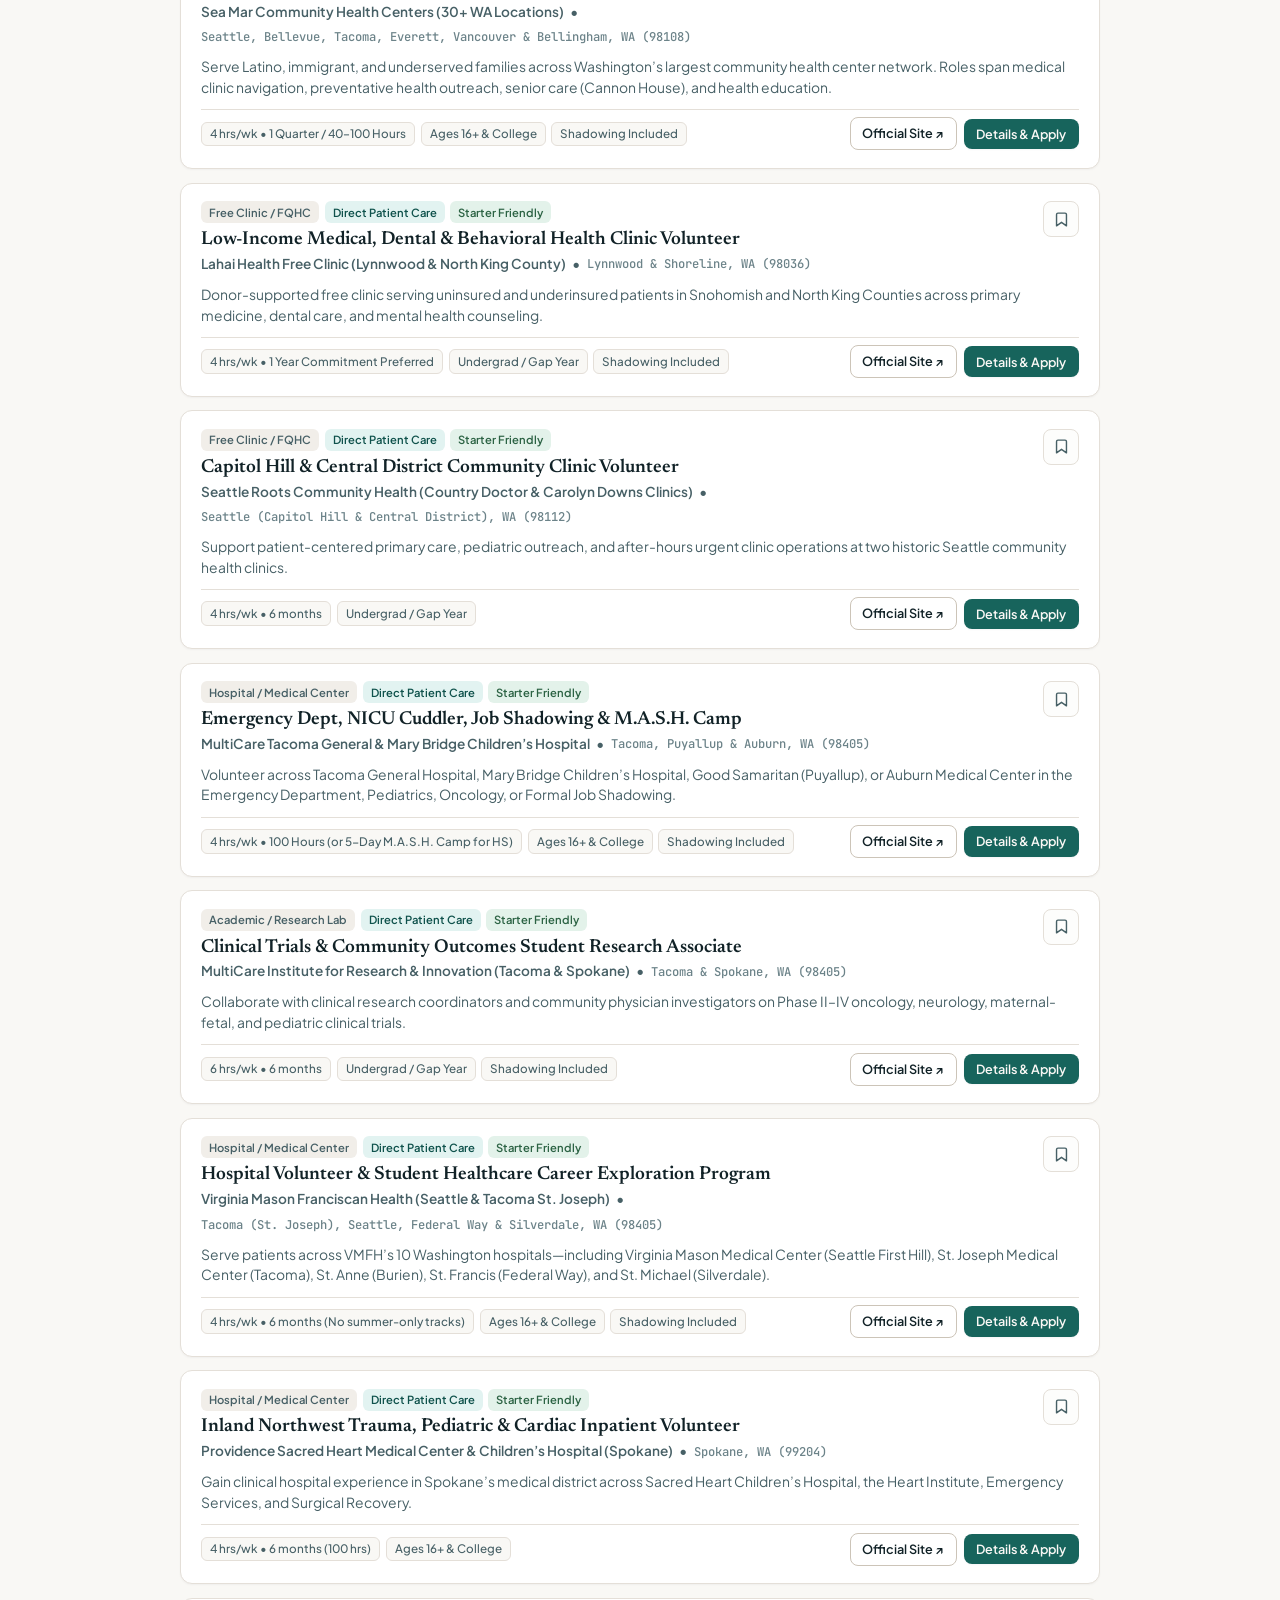
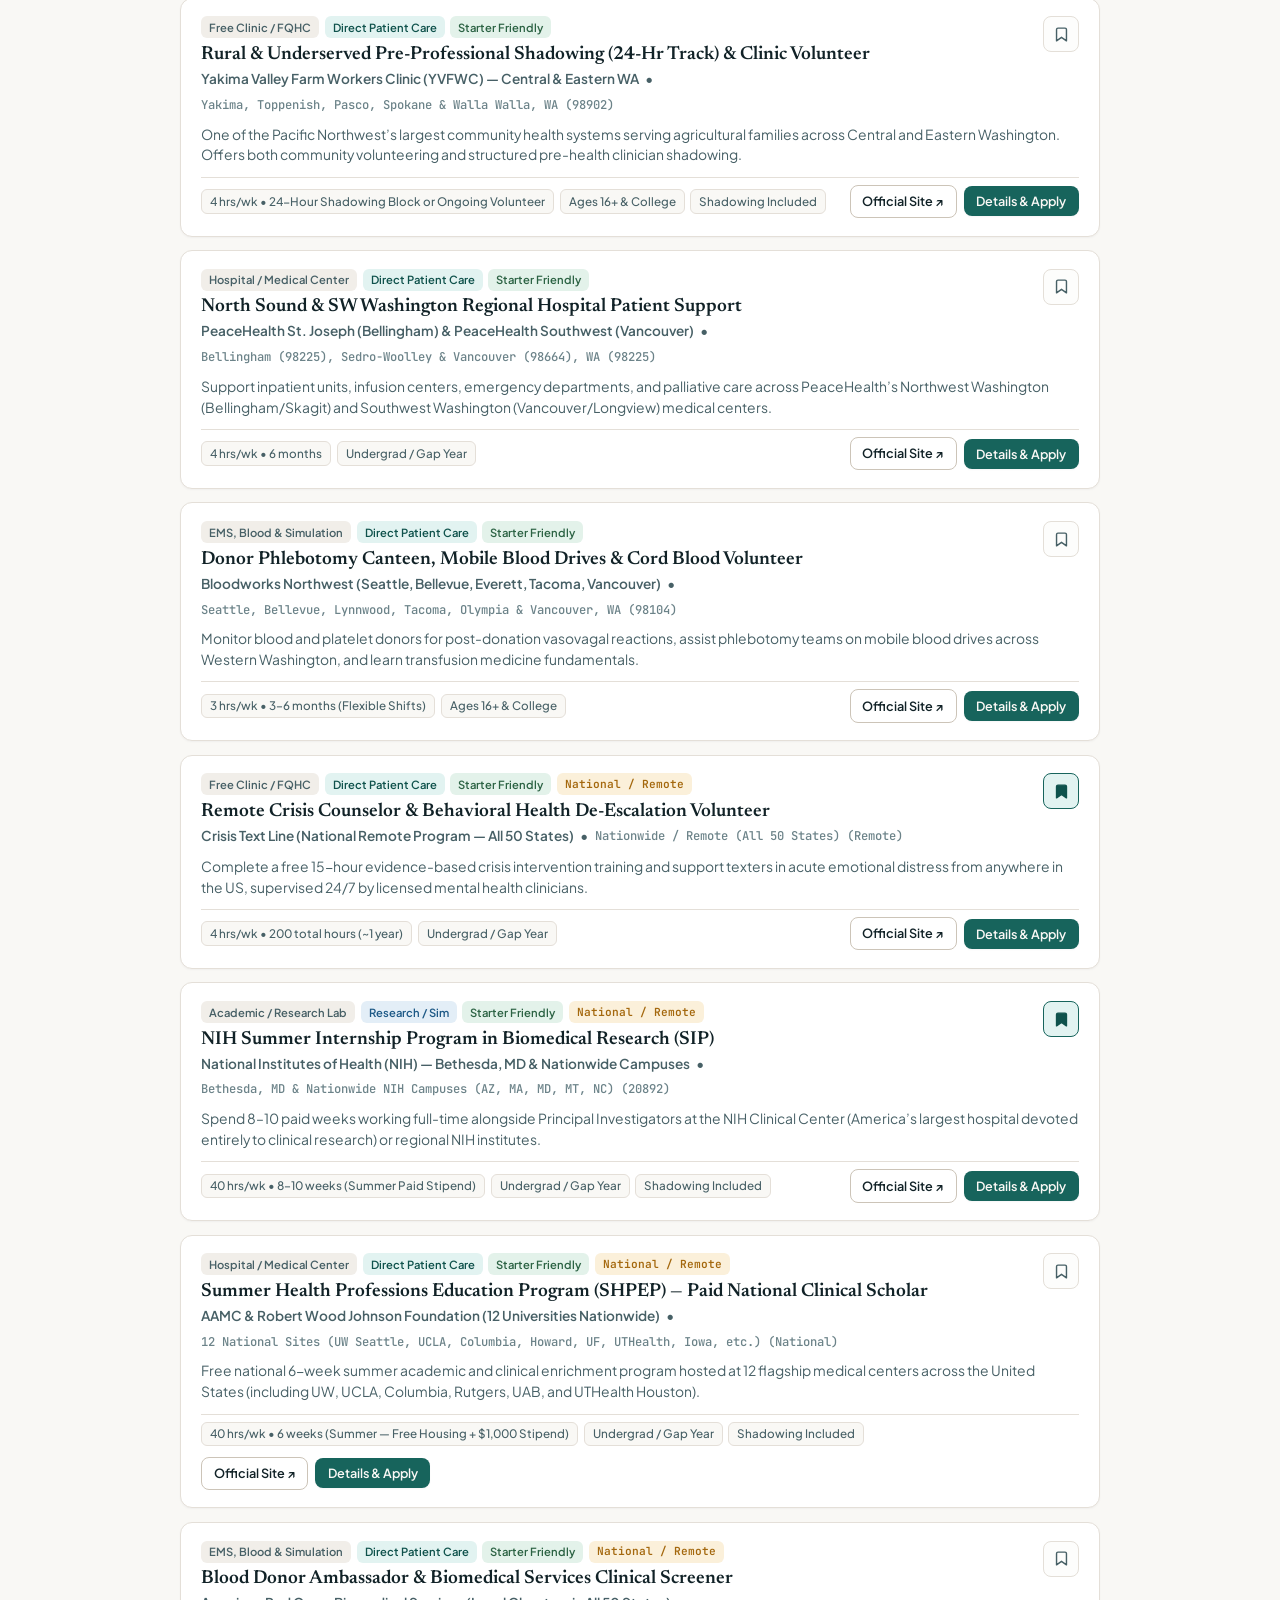
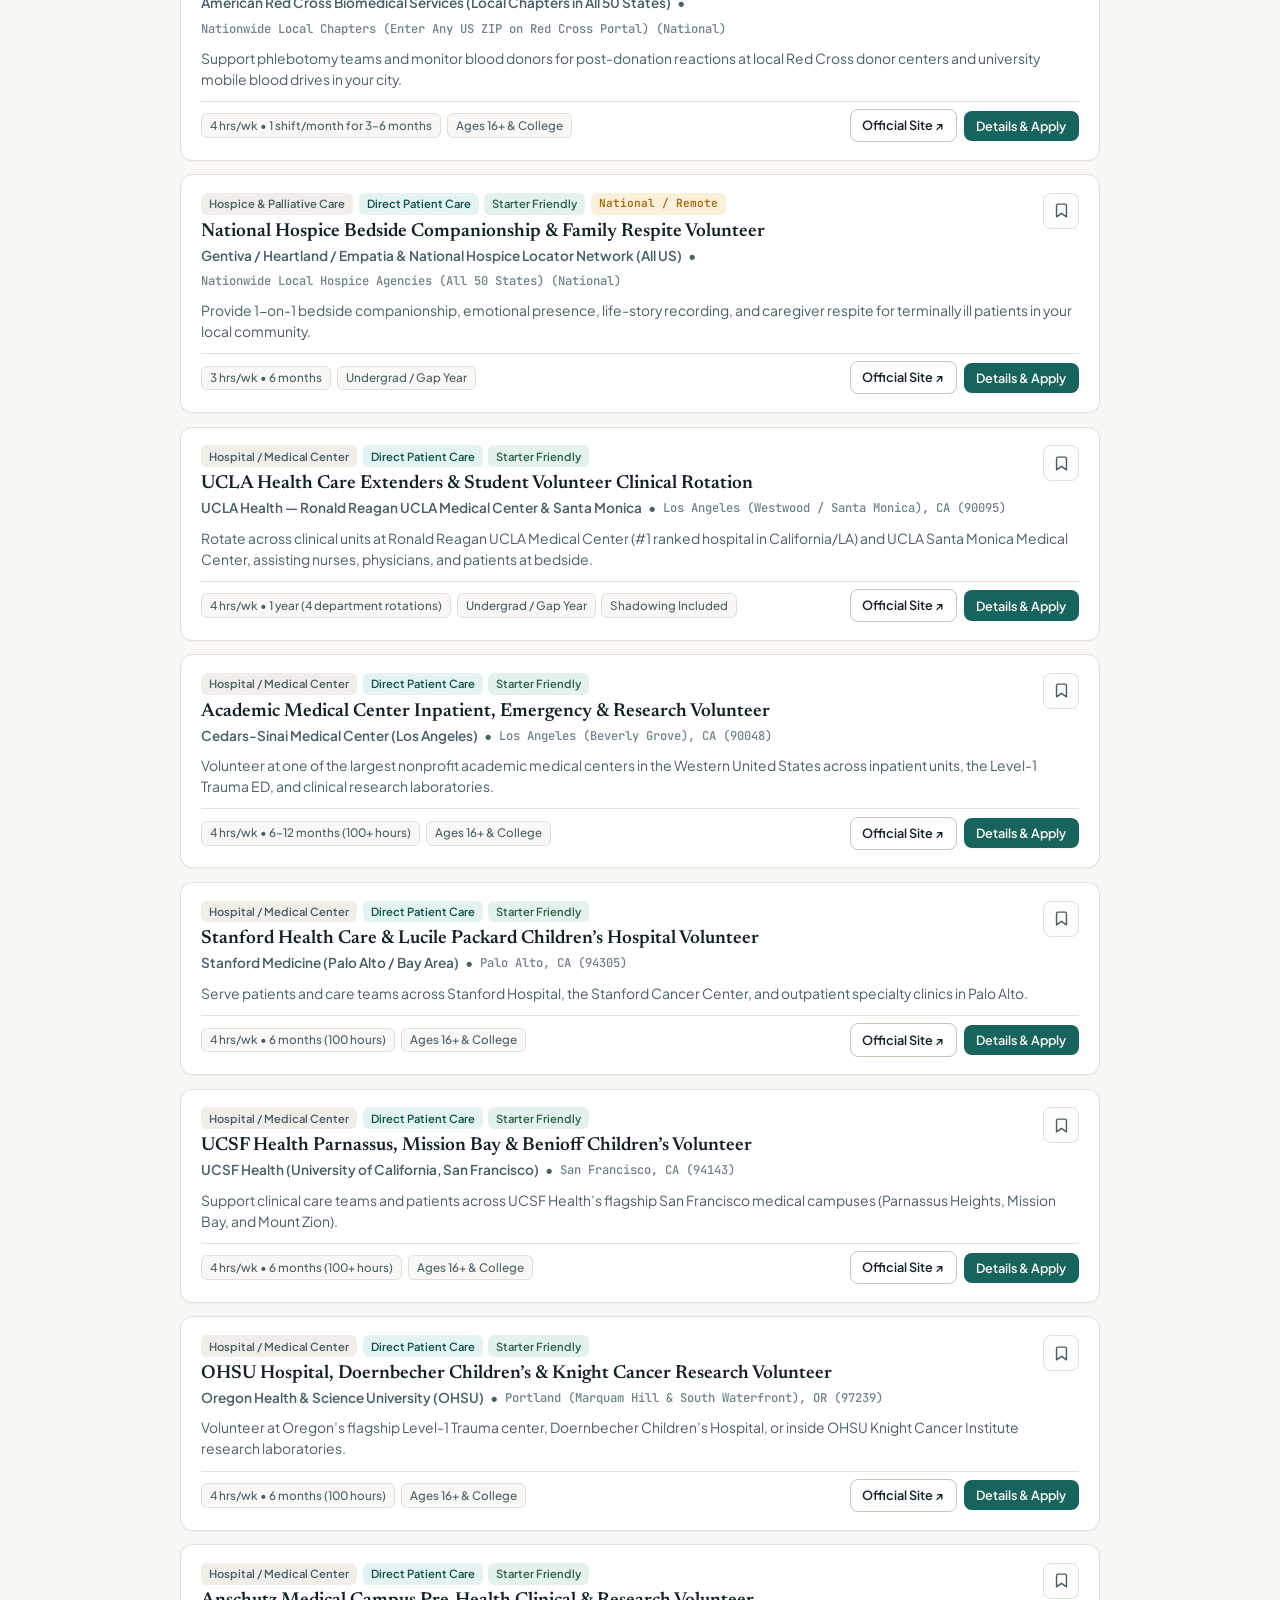
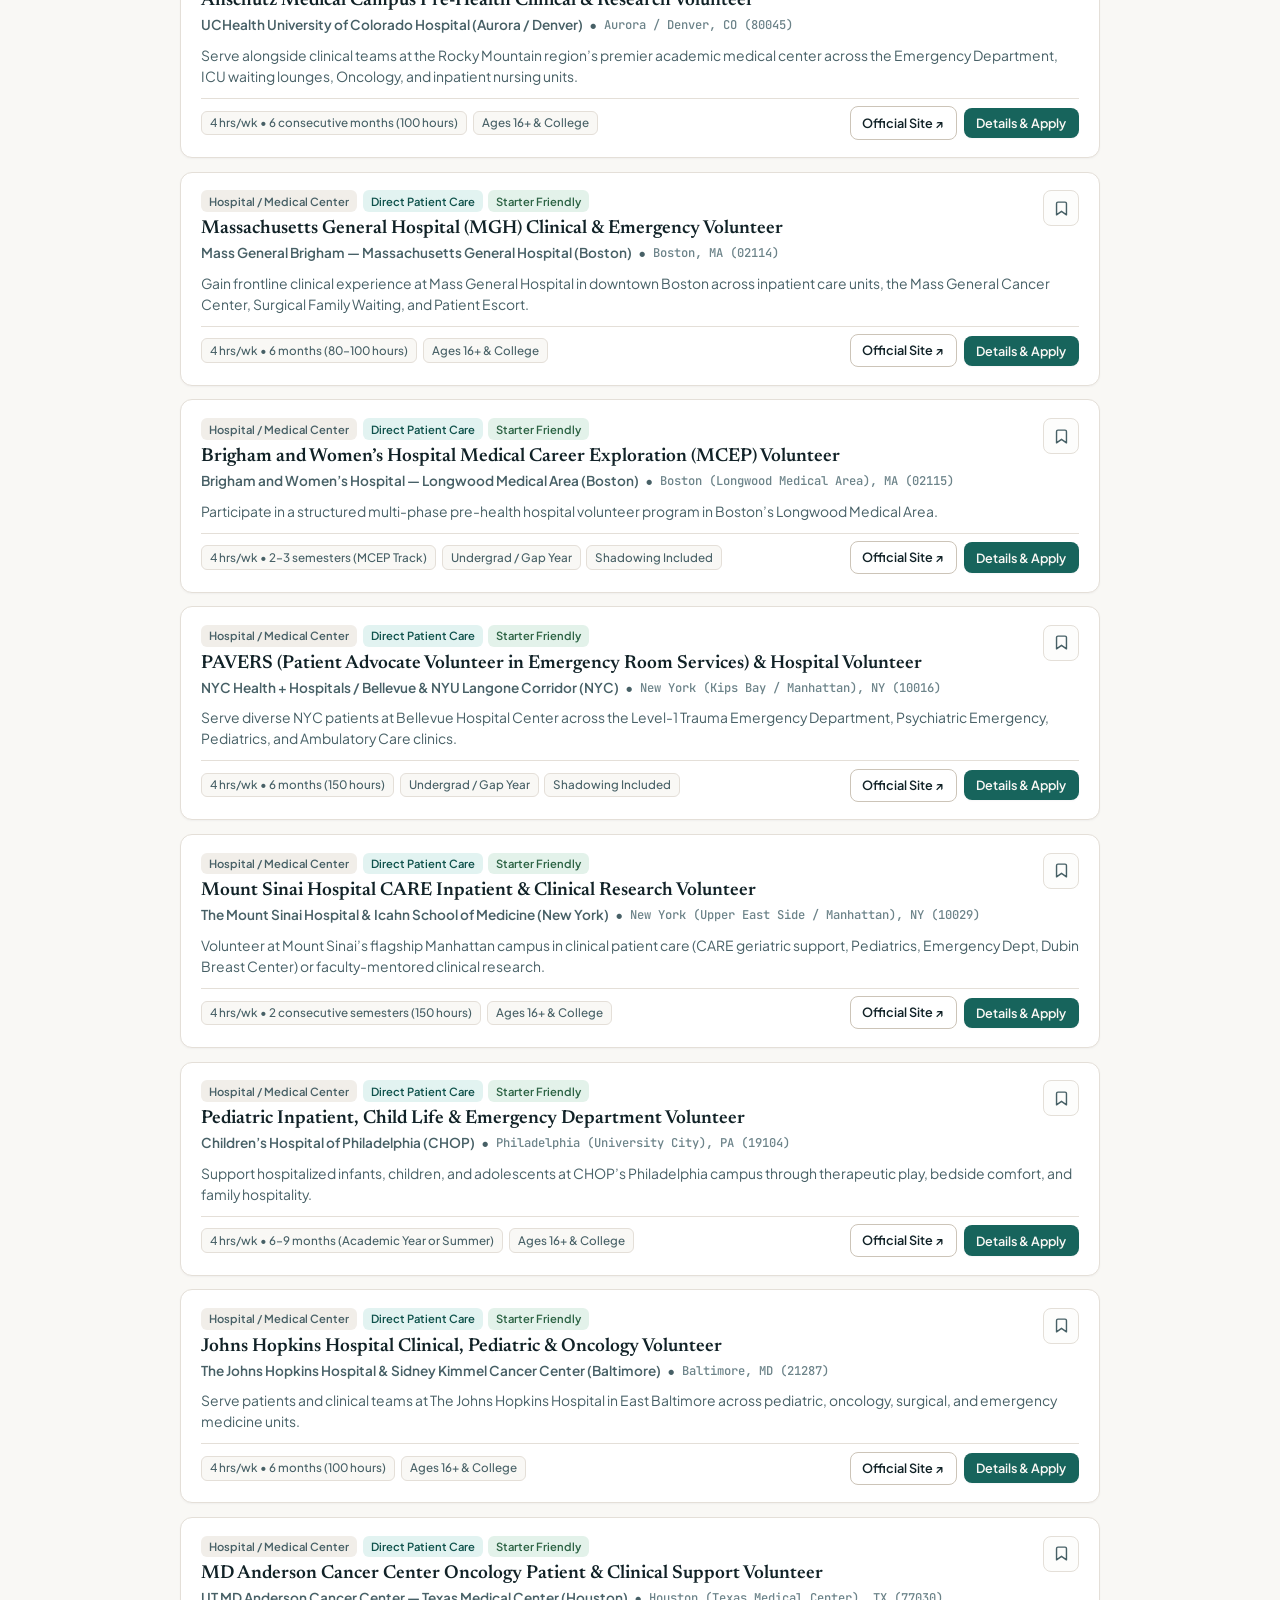
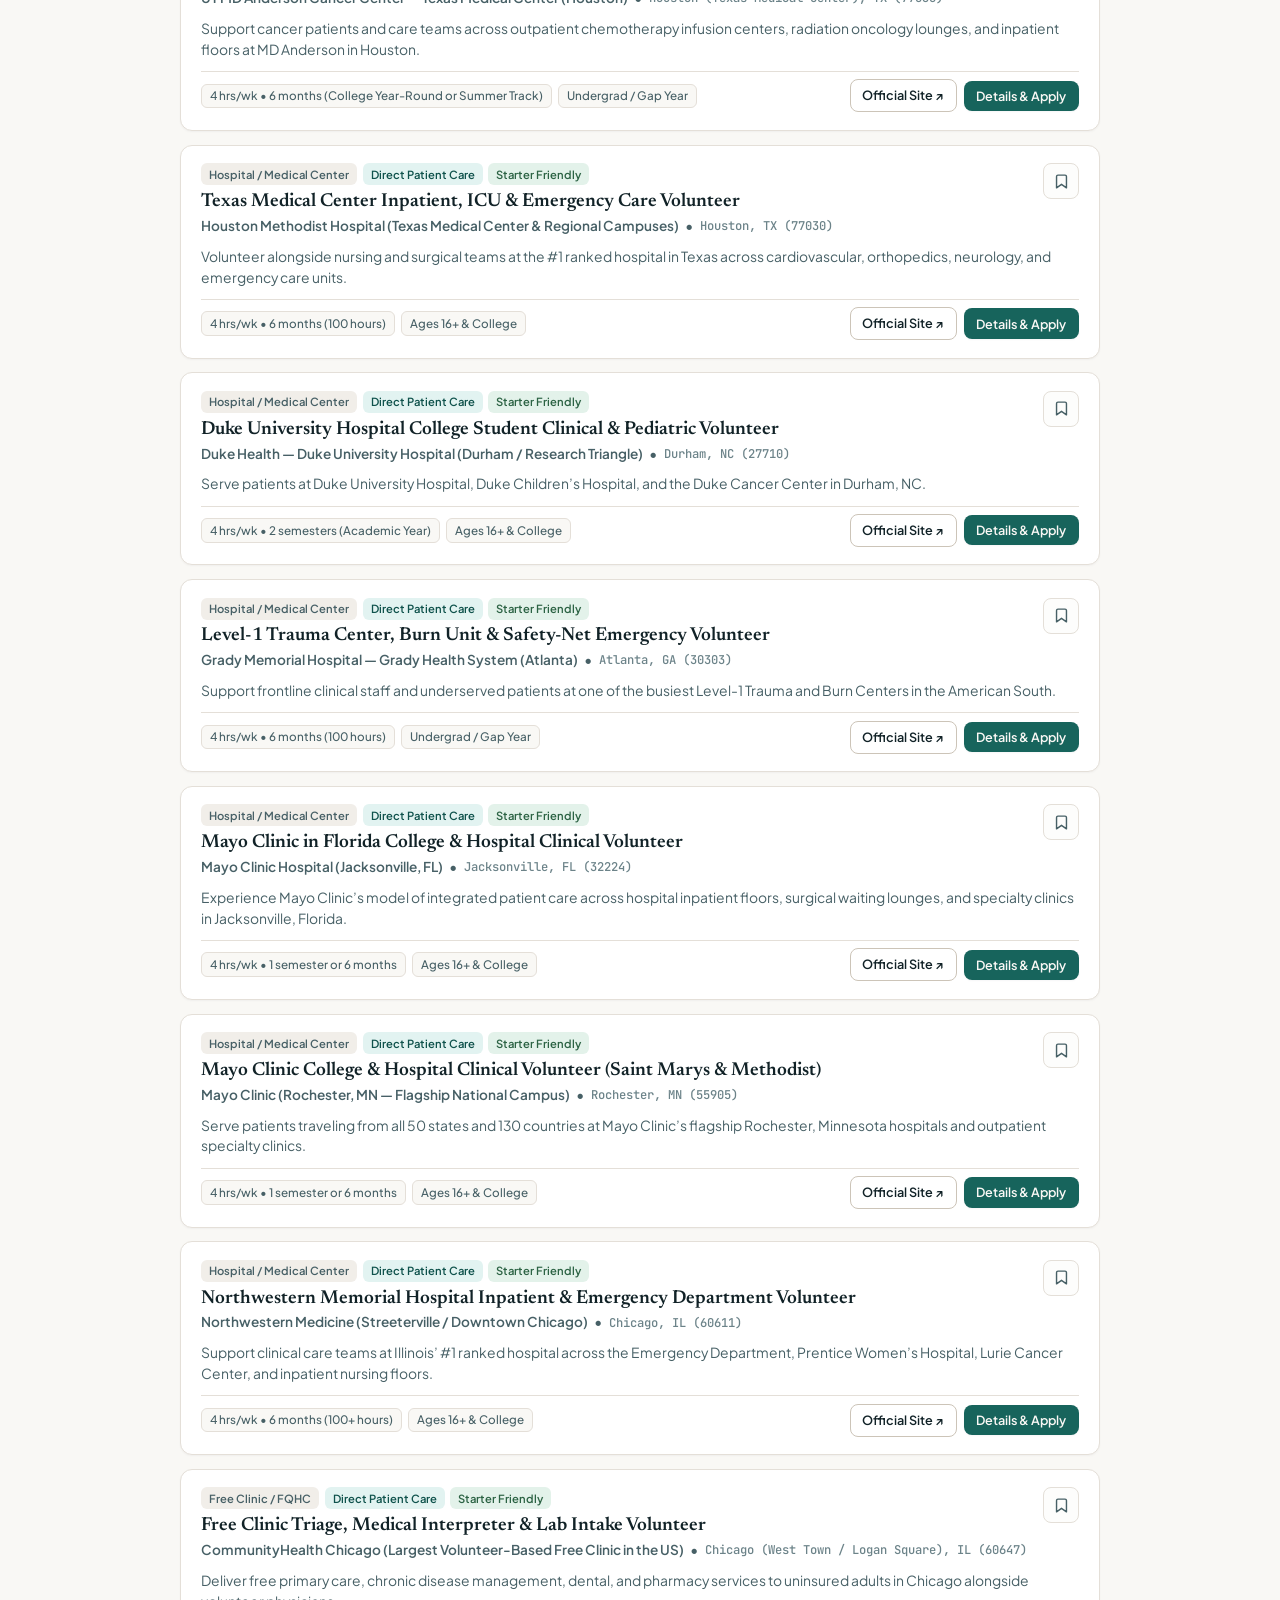
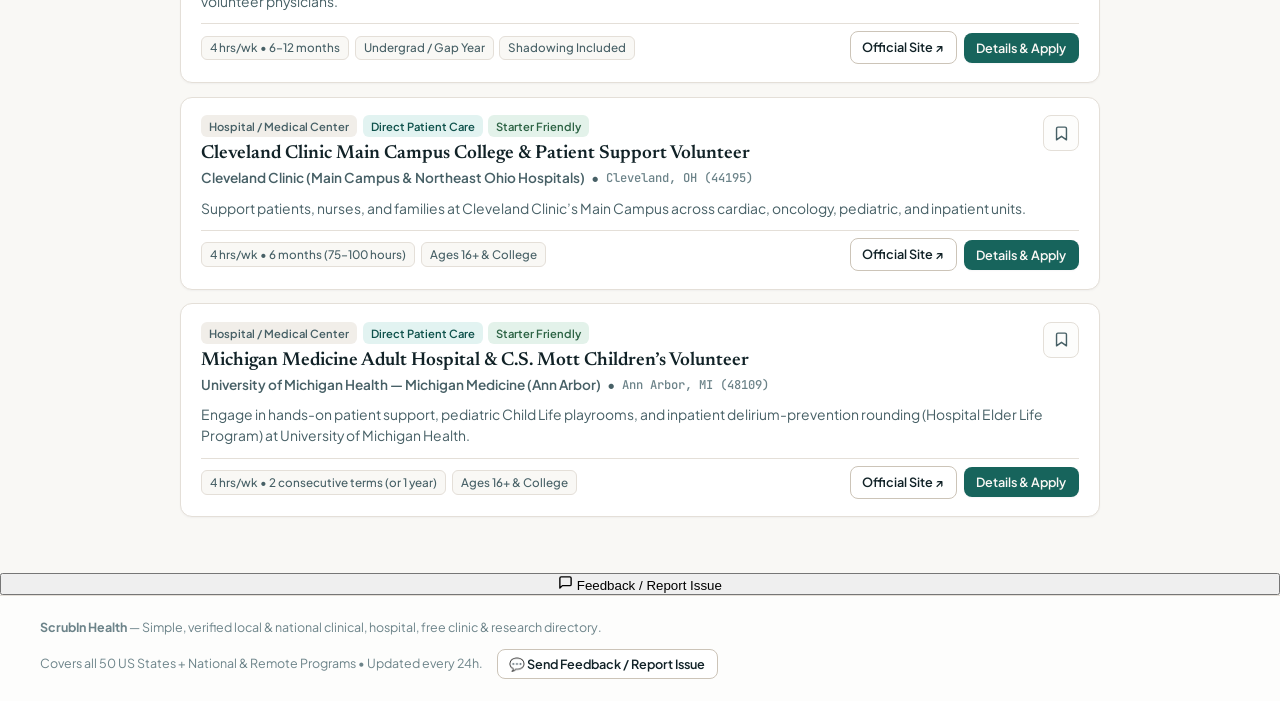
==== commit be9e97d0: "Deploy ScrubIn Health updates (2026-10-03 05:02 UTC)" ====
--- a/index.html
+++ b/index.html
@@ -4,12 +4,17 @@
   <meta charset="UTF-8" />
   <meta name="viewport" content="width=device-width, initial-scale=1.0, viewport-fit=cover" />
   <meta name="theme-color" content="#162c2b" />
-  <title>ScrubIn — US Local &amp; National Pre-Med Clinical, Hospital &amp; Research Finder</title>
-  <meta name="description" content="ScrubIn: Simple, verified US local and national clinical, hospital, free clinic, and research volunteer finder for pre-med and pre-health students." />
+  <title>ScrubIn Health — US Local &amp; National Pre-Med Clinical, Hospital &amp; Research Finder</title>
+  <meta name="description" content="ScrubIn Health (scrubinhealth.com): Verified US local and national clinical, hospital, free clinic, and research volunteer finder &amp; AMCAS hours tracker for pre-med and pre-health students." />
+  <link rel="canonical" href="https://scrubinhealth.com/" />
+  <meta property="og:type" content="website" />
+  <meta property="og:url" content="https://scrubinhealth.com/" />
+  <meta property="og:title" content="ScrubIn Health — Local &amp; National Clinical + Research Finder" />
+  <meta property="og:description" content="Find hospital, free clinic, and research shifts across all 50 US states and track your AMCAS clinical hours in the cloud." />
   <link rel="preconnect" href="https://fonts.googleapis.com" />
   <link rel="preconnect" href="https://fonts.gstatic.com" crossorigin />
   <link href="https://fonts.googleapis.com/css2?family=JetBrains+Mono:wght@500;600;700&amp;family=Newsreader:ital,opsz,wght@0,6..72,500;0,6..72,600;1,6..72,500&amp;family=Plus+Jakarta+Sans:wght@400;500;600;700&amp;display=swap" rel="stylesheet" />
-  <link rel="stylesheet" href="/index.css?v=6" />
+  <link rel="stylesheet" href="/index.css?v=7" />
 </head>
 <body>
 
@@ -26,7 +31,7 @@
         <div class="brand-text-group">
           <span class="brand-name">
             ScrubIn
-            <span class="brand-state-tag">US</span>
+            <span class="brand-state-tag">Health</span>
           </span>
           <span class="brand-tagline">Local &amp; National Clinical + Research Finder</span>
         </div>
@@ -736,6 +741,73 @@
     </div>
   </div>
 
+  <!-- ====================================================================
+       MODAL 4: QUICK FEEDBACK & REPORT ISSUE
+       ==================================================================== -->
+  <div class="modal-backdrop" id="feedback-modal-backdrop" role="dialog" aria-modal="true" aria-labelledby="feedback-modal-title">
+    <div class="modal-dialog feedback-modal-dialog">
+      <div class="modal-header">
+        <div>
+          <span class="resource-category">Help Us Keep ScrubIn Accurate</span>
+          <h2 class="opp-title" id="feedback-modal-title" style="margin-top: 0.2rem;">Send Feedback or Report an Issue</h2>
+          <p style="font-size: 0.84rem; color: var(--ink-secondary); margin-top: 0.2rem;">
+            Found a broken hospital link, outdated cohort dates, or have an idea? Tell us in 10 seconds.
+          </p>
+        </div>
+        <button type="button" class="modal-close-btn" id="close-feedback-modal-btn" aria-label="Close modal">&times;</button>
+      </div>
+
+      <form id="feedback-report-form">
+        <div style="margin-bottom: 0.85rem;">
+          <label class="field-label">What are you reporting? *</label>
+          <div class="feedback-category-pills" role="radiogroup" aria-label="Feedback Category">
+            <button type="button" class="feedback-cat-pill active" data-fb-cat="Broken Link / Outdated Info">
+              🔗 Broken Link / Outdated Info
+            </button>
+            <button type="button" class="feedback-cat-pill" data-fb-cat="Suggest a Program / Feature">
+              💡 Suggest a Program / Feature
+            </button>
+            <button type="button" class="feedback-cat-pill" data-fb-cat="Bug / Something Broken">
+              🐛 Bug / Issue
+            </button>
+            <button type="button" class="feedback-cat-pill" data-fb-cat="General Feedback">
+              💬 General Feedback
+            </button>
+          </div>
+          <input type="hidden" id="feedback-category-input" value="Broken Link / Outdated Info" />
+        </div>
+
+        <div class="form-grid-2">
+          <div class="full-width">
+            <label for="feedback-context-input" class="field-label">Hospital / Program Name or Page (Optional)</label>
+            <input type="text" id="feedback-context-input" class="form-input" placeholder="e.g. Harborview Emergency Dept or ZIP Search" />
+          </div>
+          <div class="full-width">
+            <label for="feedback-message-input" class="field-label">Details *</label>
+            <textarea id="feedback-message-input" class="form-input" rows="3" placeholder="Tell us what happened, which link is broken, or what feature you'd love to see..." required></textarea>
+          </div>
+          <div class="full-width">
+            <label for="feedback-email-input" class="field-label">Your Email (Optional — if you'd like an update)</label>
+            <input type="email" id="feedback-email-input" class="form-input" placeholder="e.g. student@uw.edu" />
+          </div>
+        </div>
+
+        <div style="margin-top: 1.1rem; display: flex; justify-content: flex-end; gap: 0.6rem;">
+          <button type="button" class="btn btn-secondary" id="cancel-feedback-modal-btn">Cancel</button>
+          <button type="submit" class="btn btn-primary" id="submit-feedback-btn">Send Report</button>
+        </div>
+      </form>
+    </div>
+  </div>
+
+  <!-- Floating Quick Feedback Pill -->
+  <button type="button" class="floating-feedback-pill" id="floating-feedback-btn" aria-label="Send Feedback or Report an Issue">
+    <svg width="15" height="15" viewBox="0 0 24 24" fill="none" stroke="currentColor" stroke-width="2.2" stroke-linecap="round" stroke-linejoin="round">
+      <path d="M21 15a2 2 0 0 1-2 2H7l-4 4V5a2 2 0 0 1 2-2h14a2 2 0 0 1 2 2z"/>
+    </svg>
+    <span>Feedback / Report Issue</span>
+  </button>
+
   <!-- Toast Notification -->
   <div class="toast-container" id="toast-notification" role="status" aria-live="polite"></div>
 
@@ -743,14 +815,17 @@
   <footer class="site-footer" role="contentinfo">
     <div class="footer-inner">
       <div>
-        <strong>ScrubIn US</strong> — Simple, verified local &amp; national clinical, hospital, free clinic &amp; research directory.
-      </div>
-      <div>
-        Covers all 50 US States + National &amp; Remote Programs • Updated every 24h.
+        <strong>ScrubIn Health</strong> — Simple, verified local &amp; national clinical, hospital, free clinic &amp; research directory.
+      </div>
+      <div style="display: flex; align-items: center; flex-wrap: wrap; gap: 0.85rem;">
+        <span>Covers all 50 US States + National &amp; Remote Programs • Updated every 24h.</span>
+        <button type="button" class="btn btn-secondary btn-sm" id="footer-feedback-btn">
+          💬 Send Feedback / Report Issue
+        </button>
       </div>
     </div>
   </footer>
 
-  <script src="/app.js?v=6"></script>
+  <script src="/app.js?v=10"></script>
 </body>
 </html>
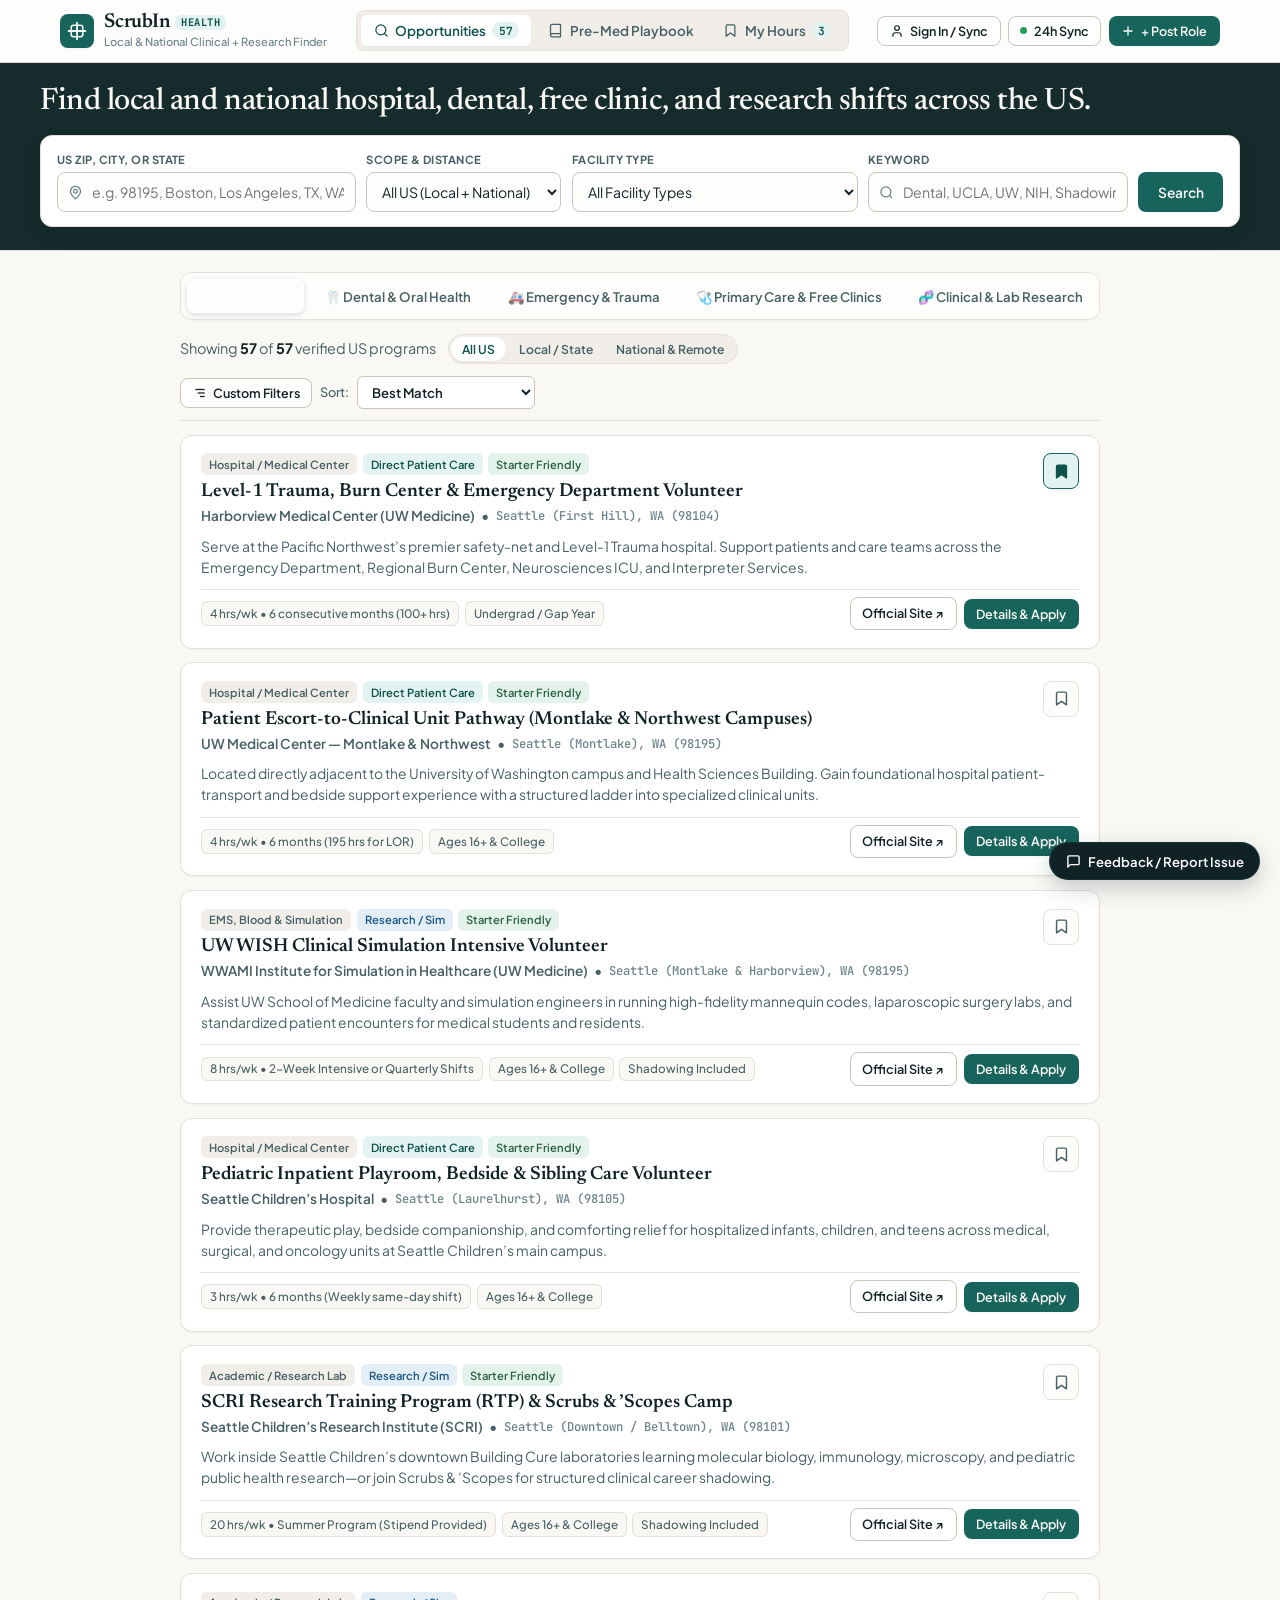
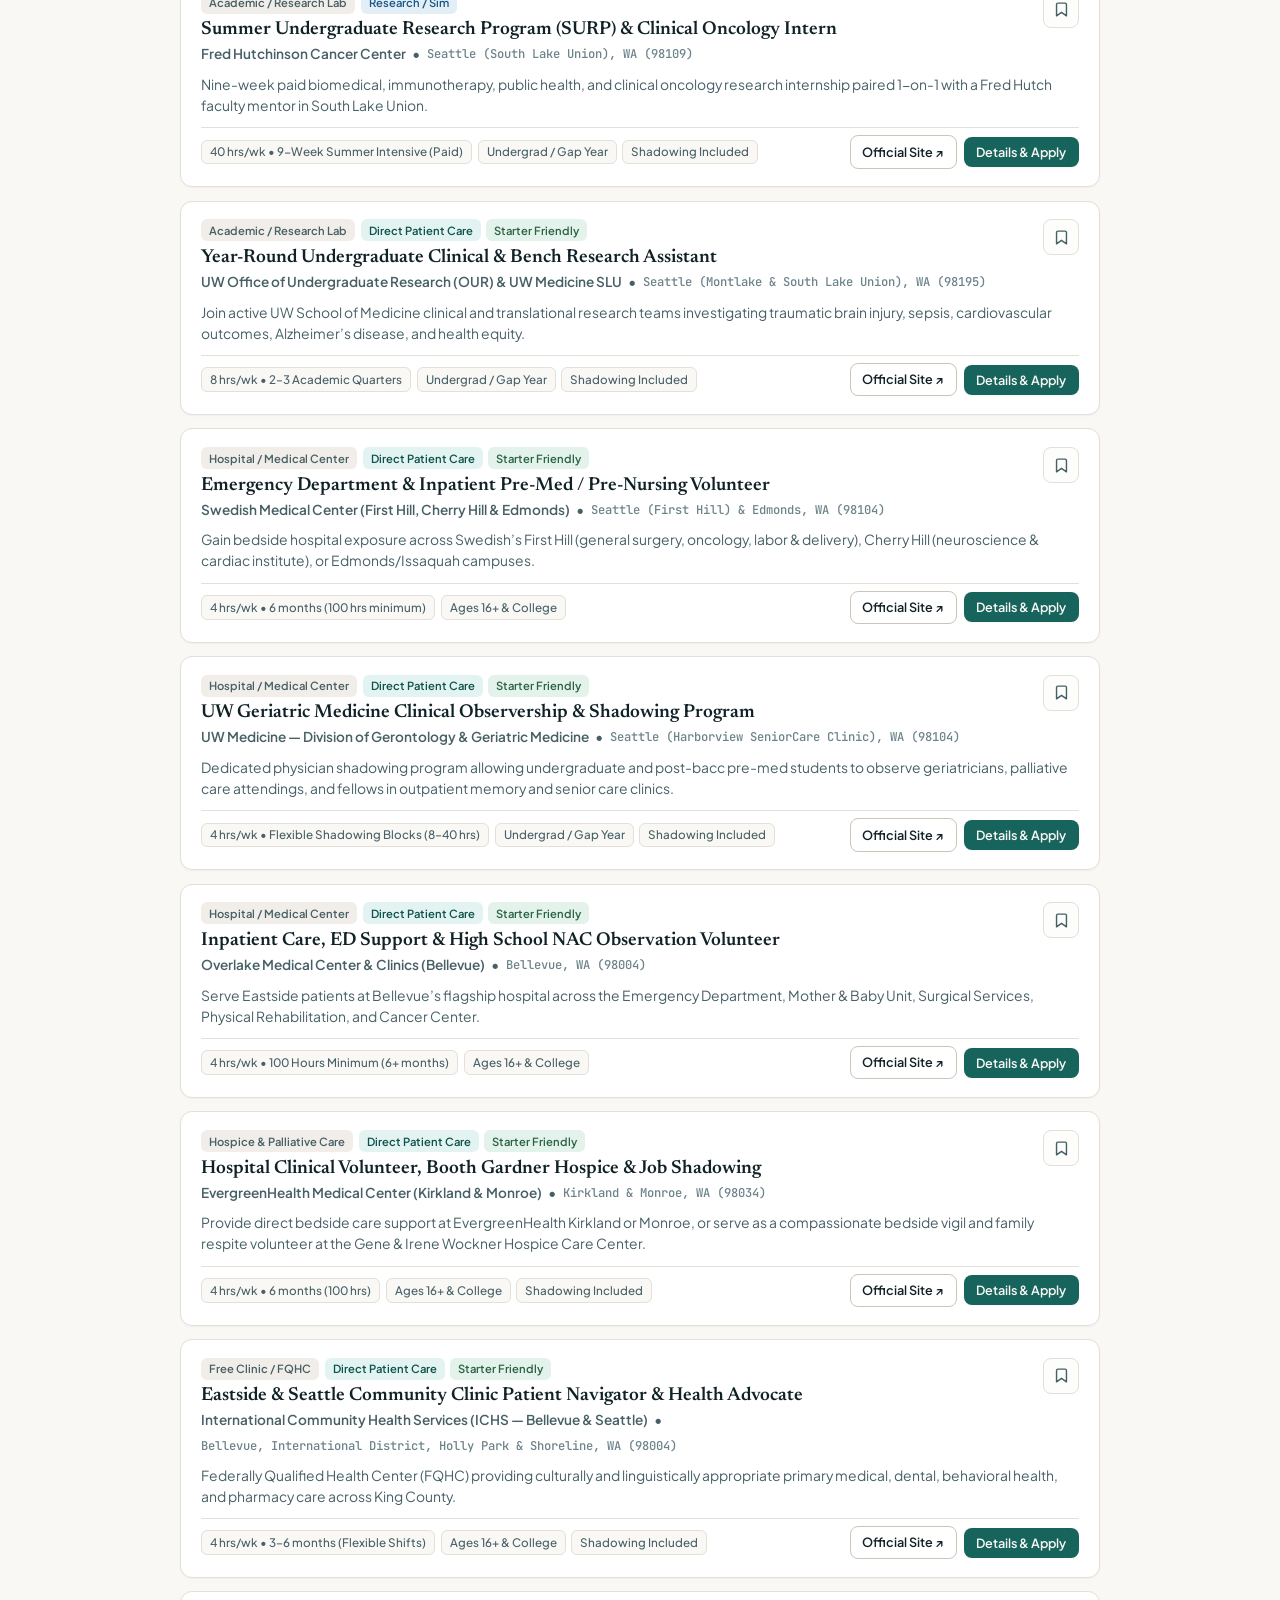
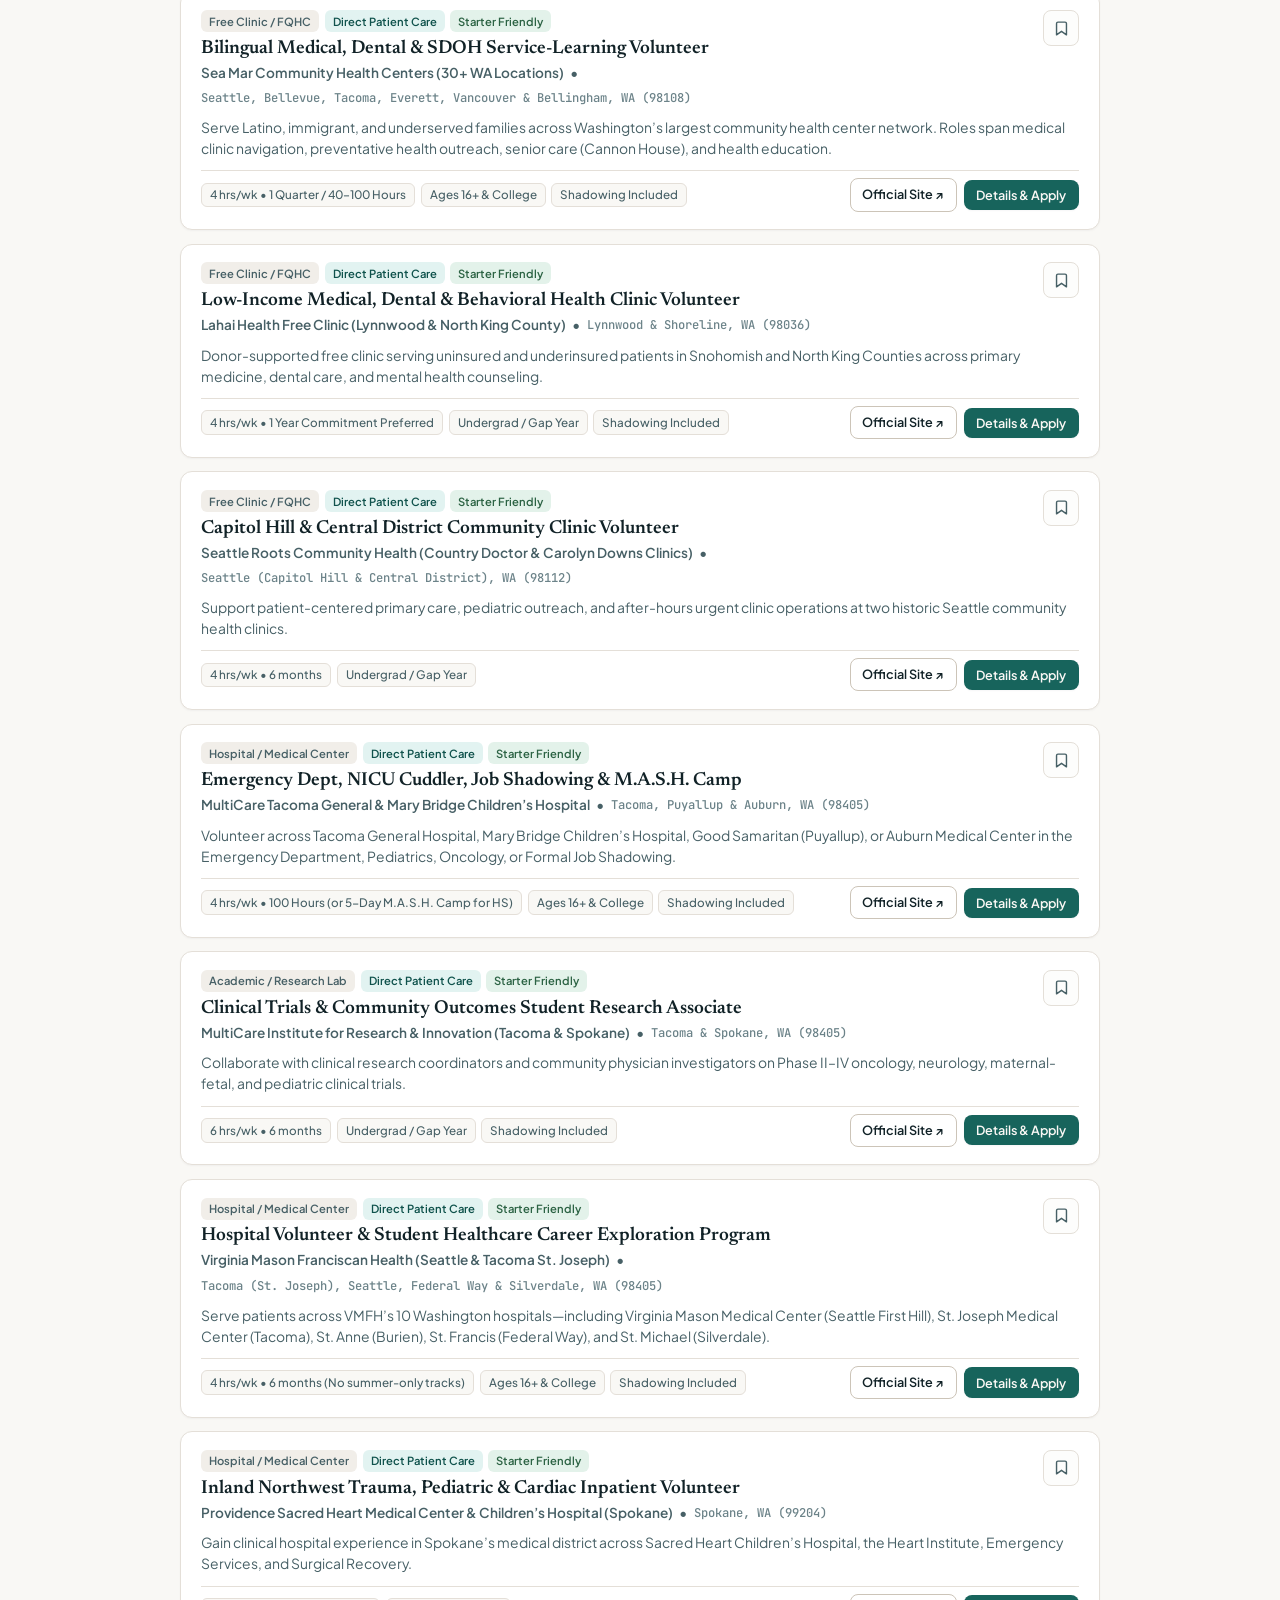
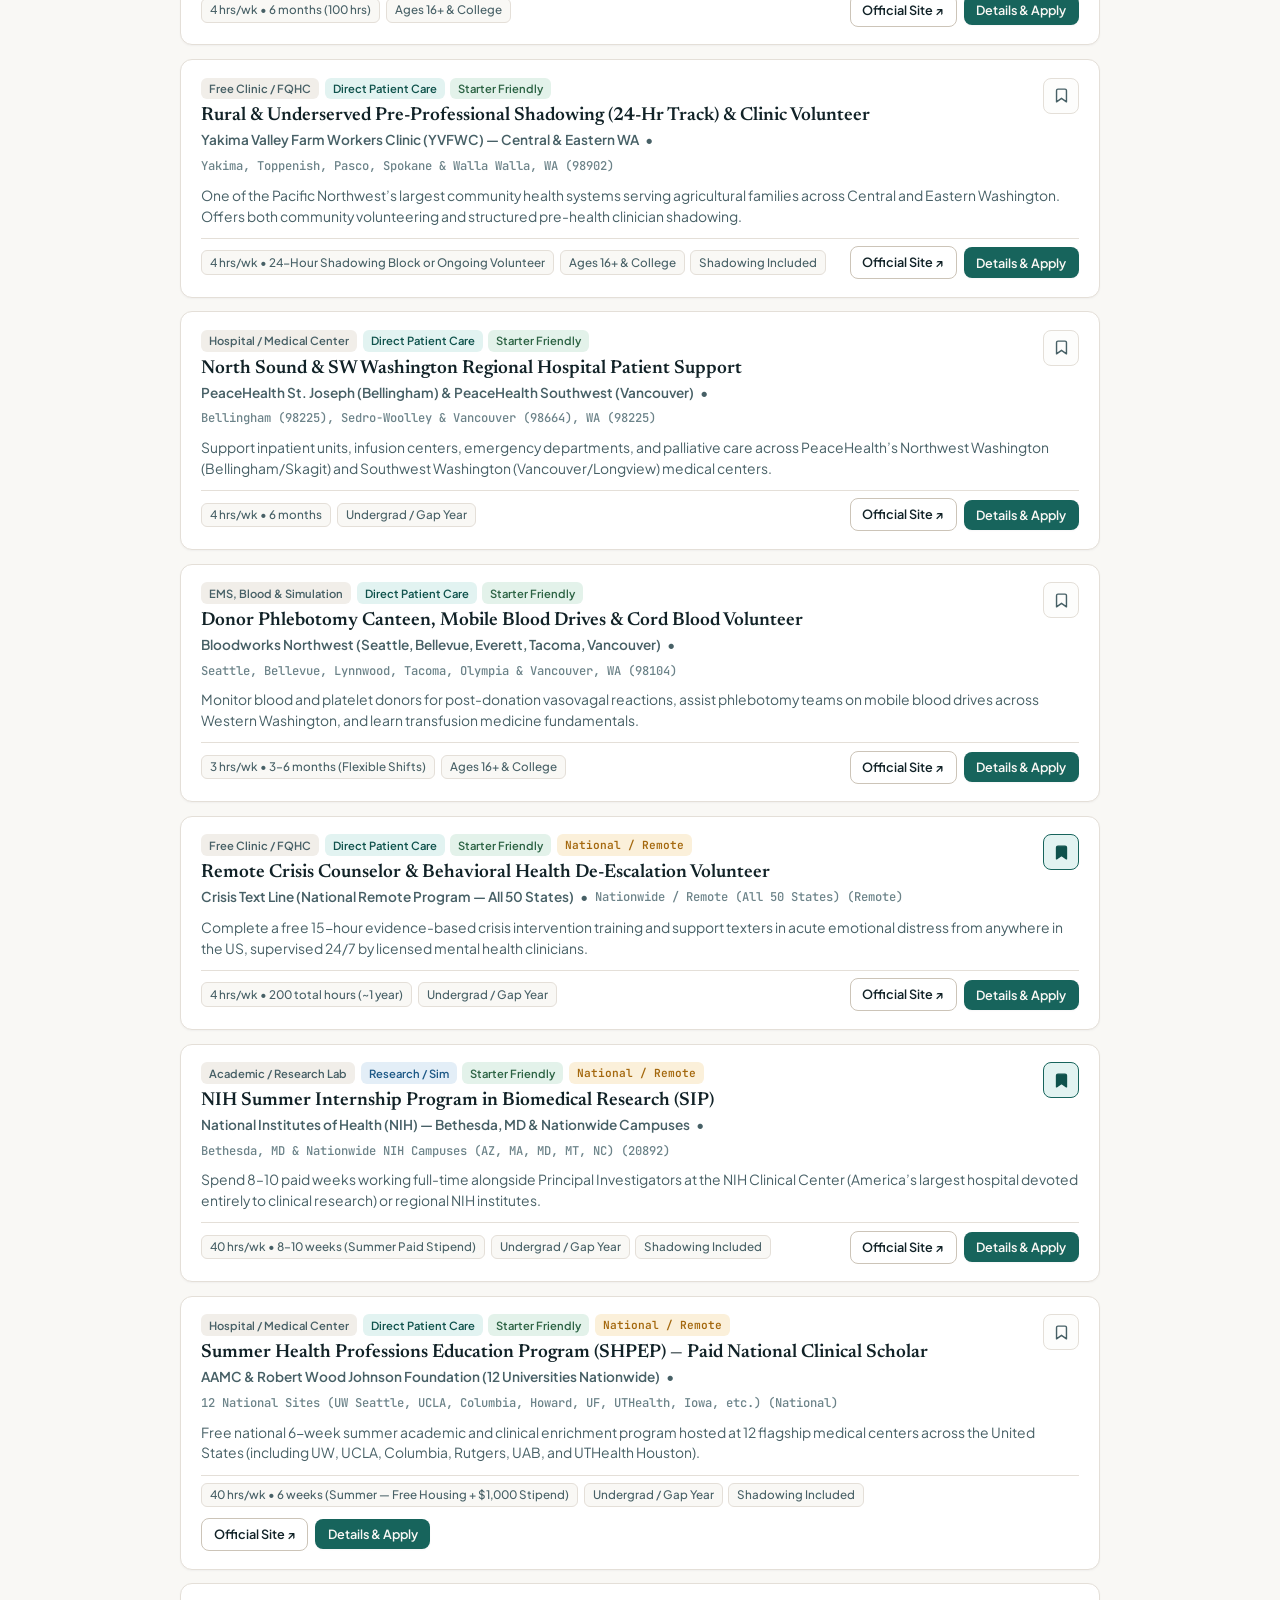
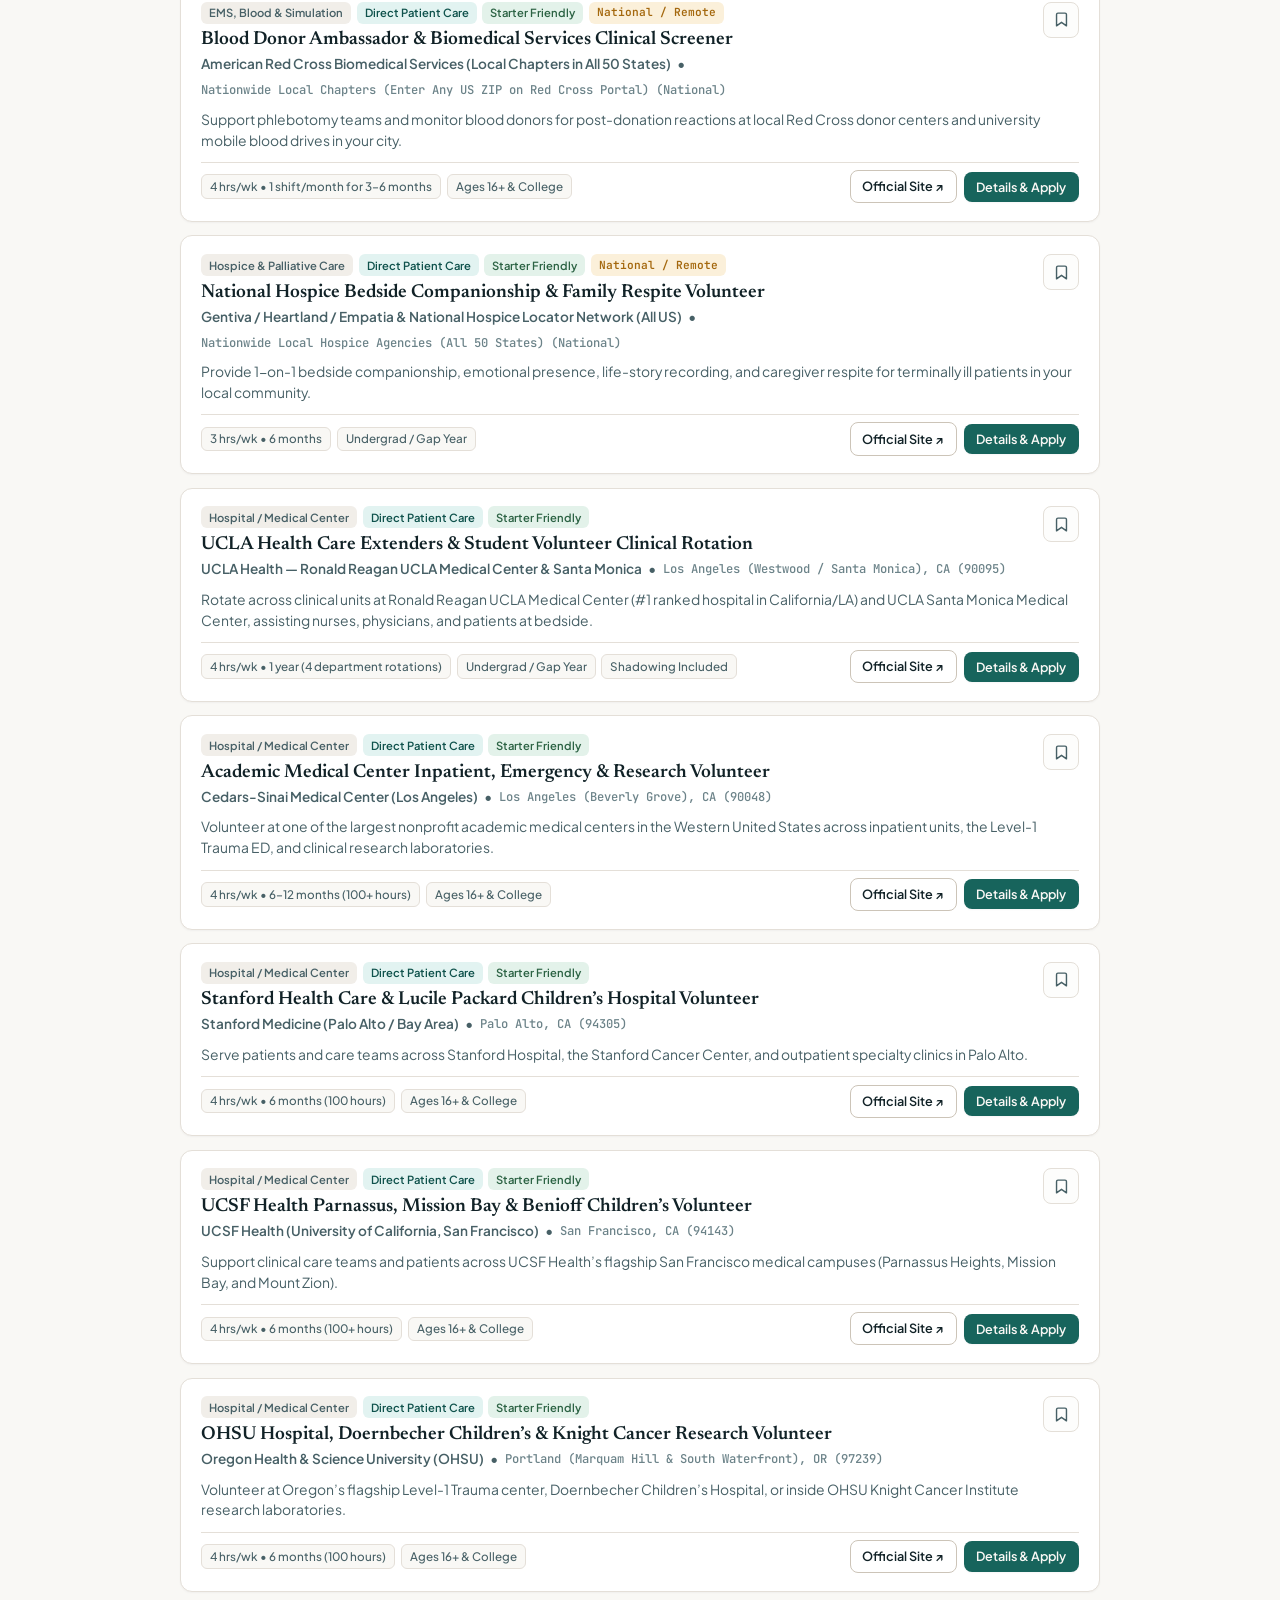
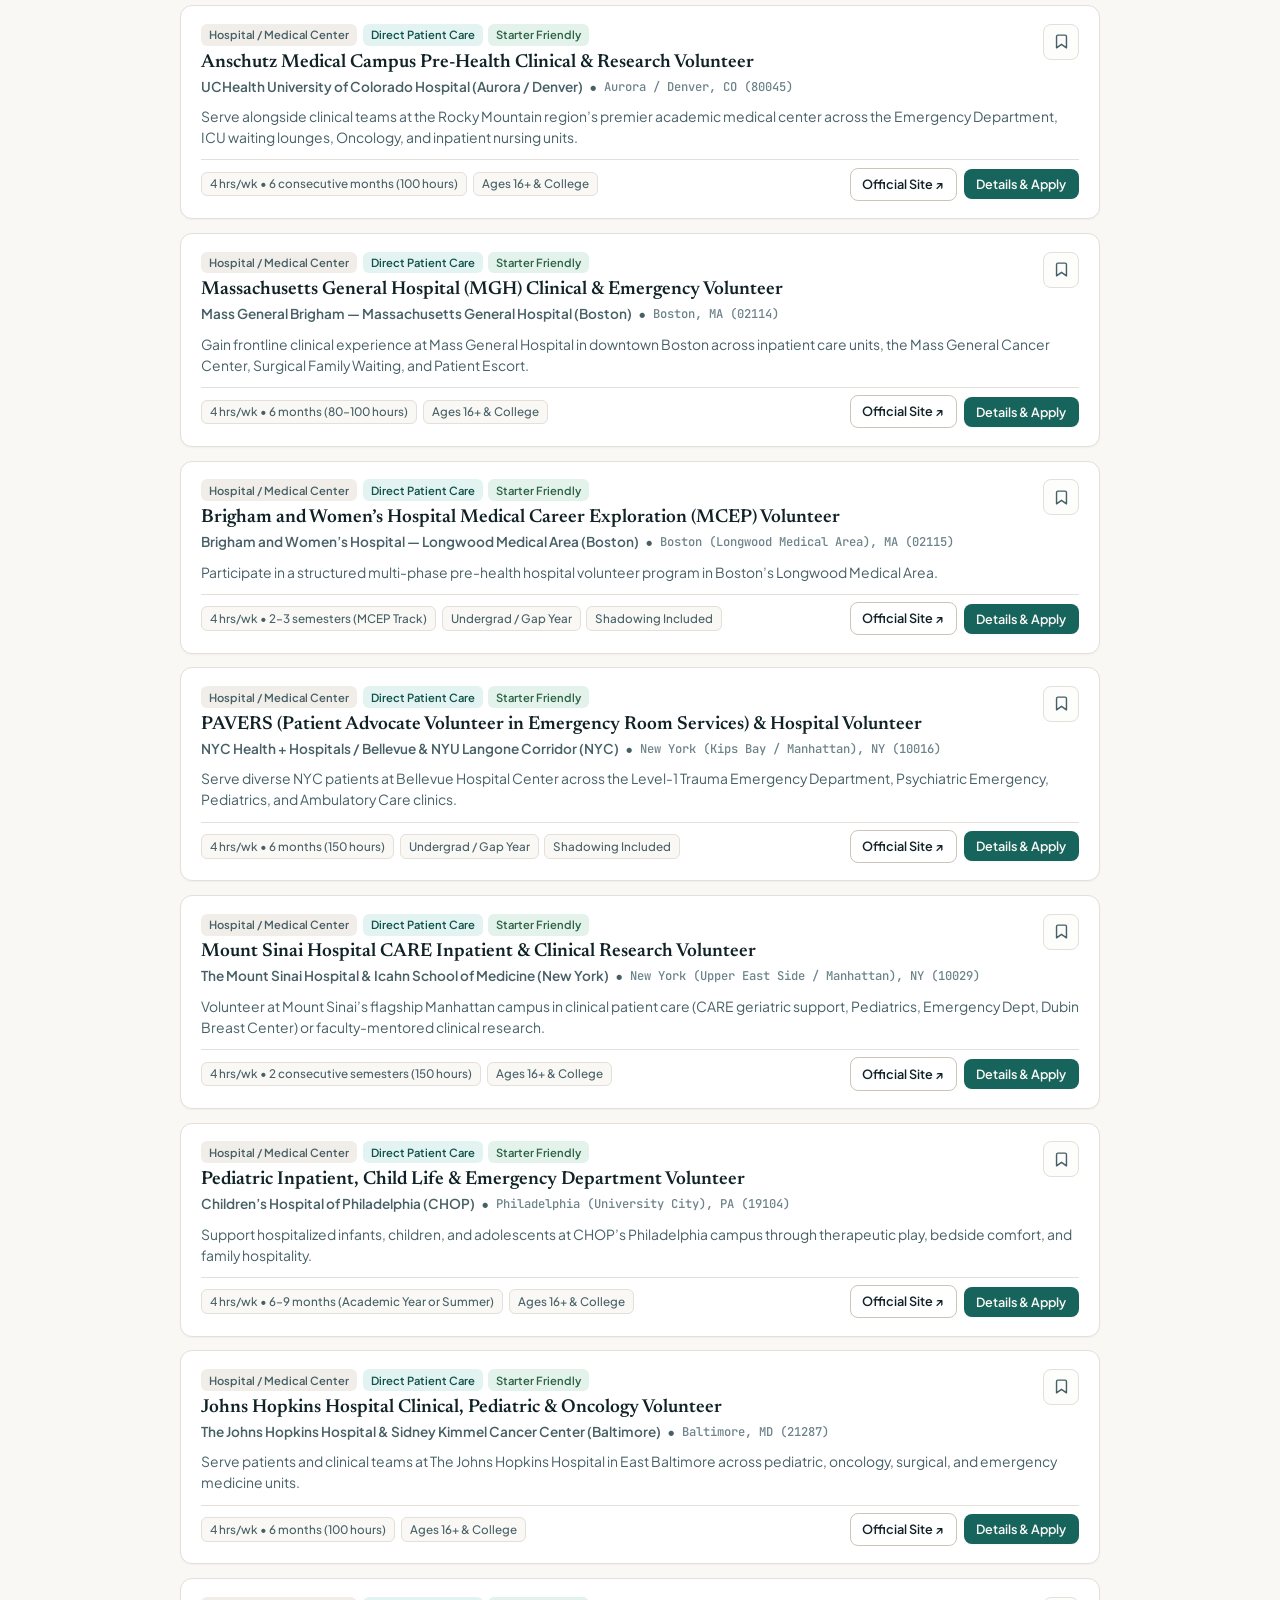
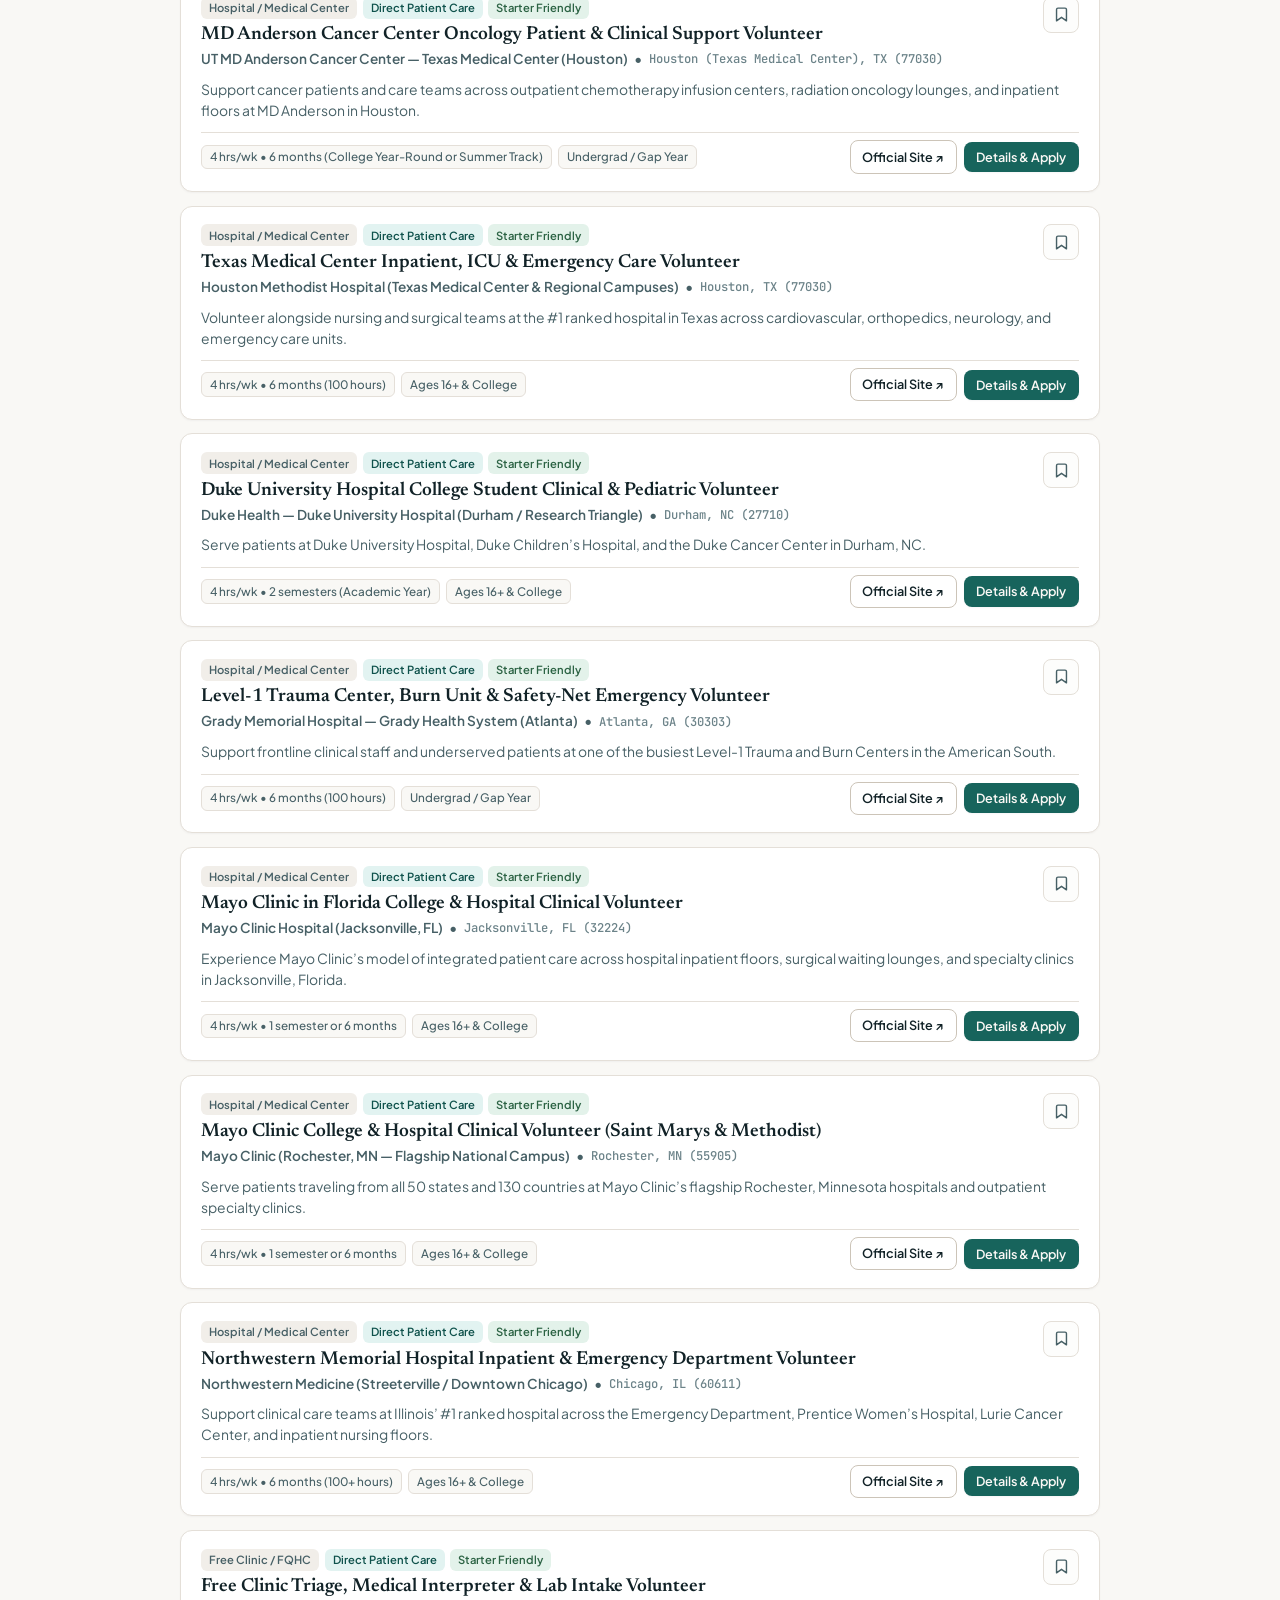
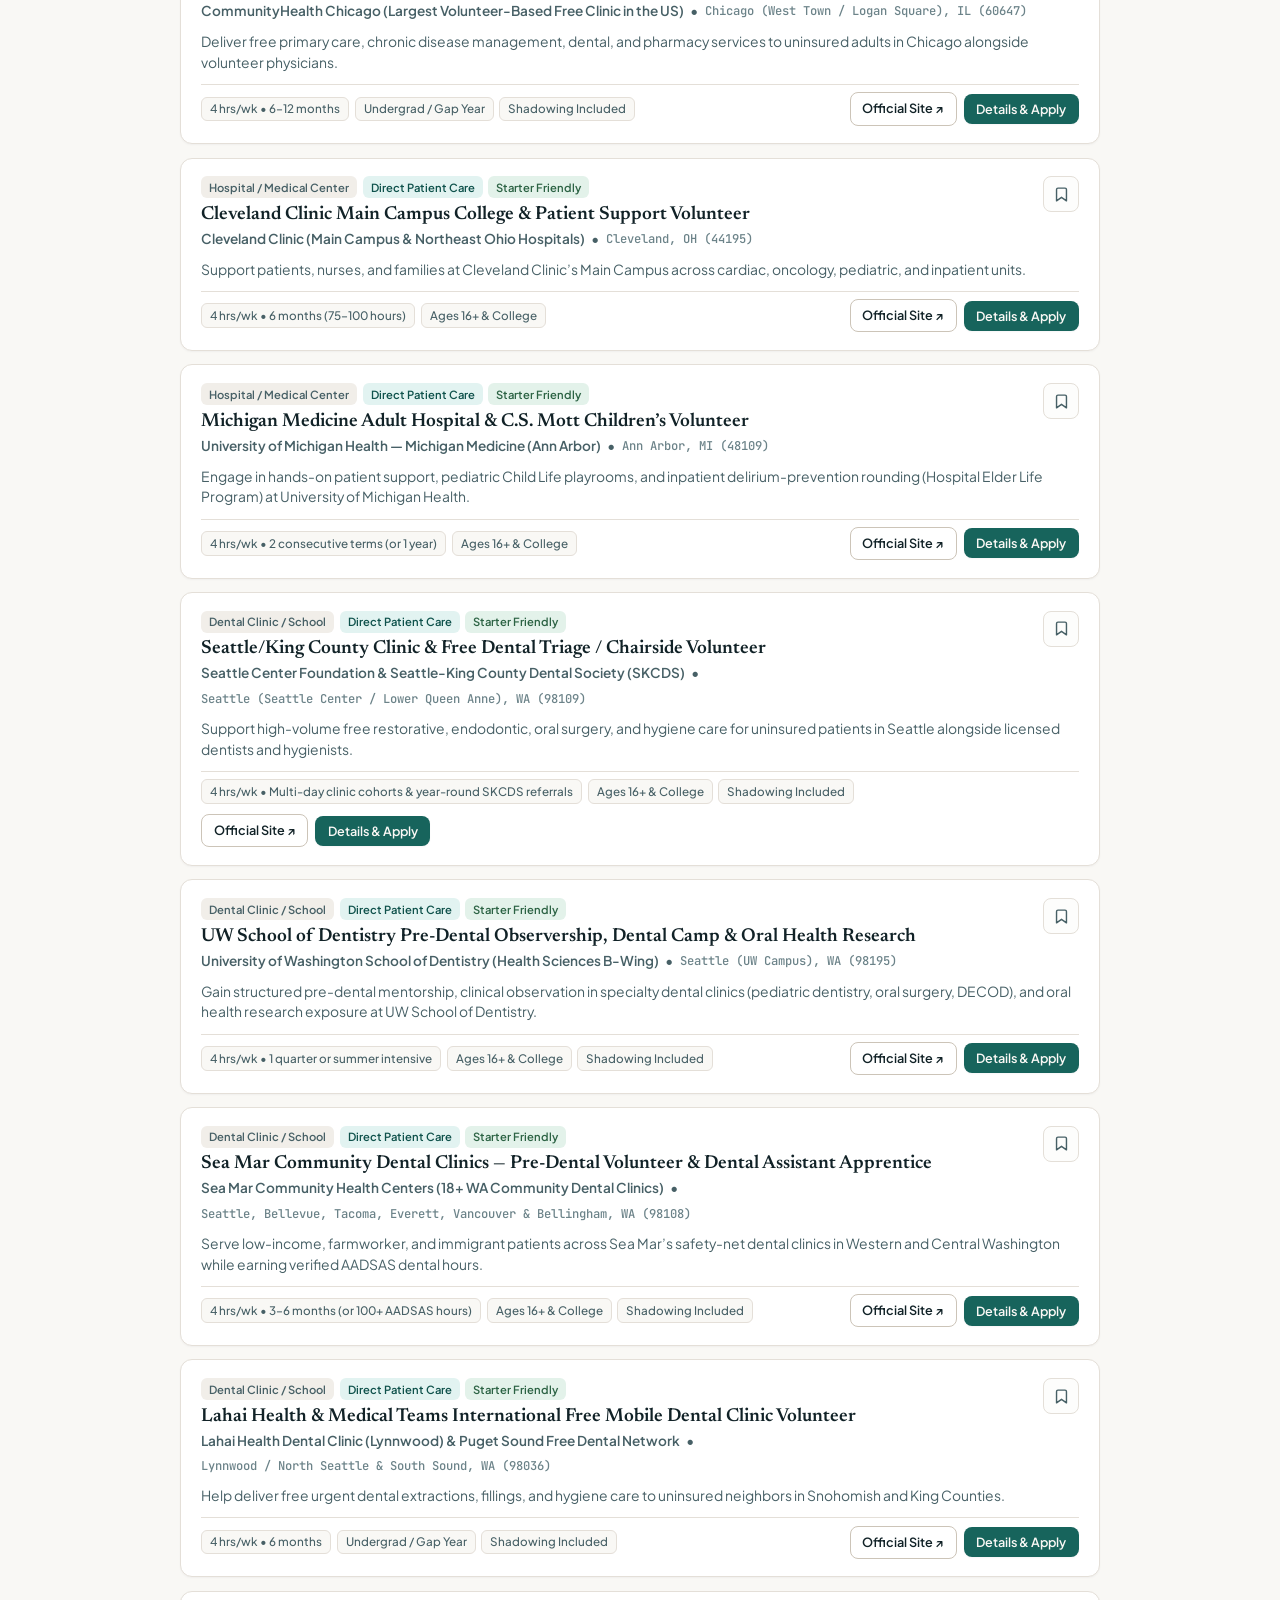
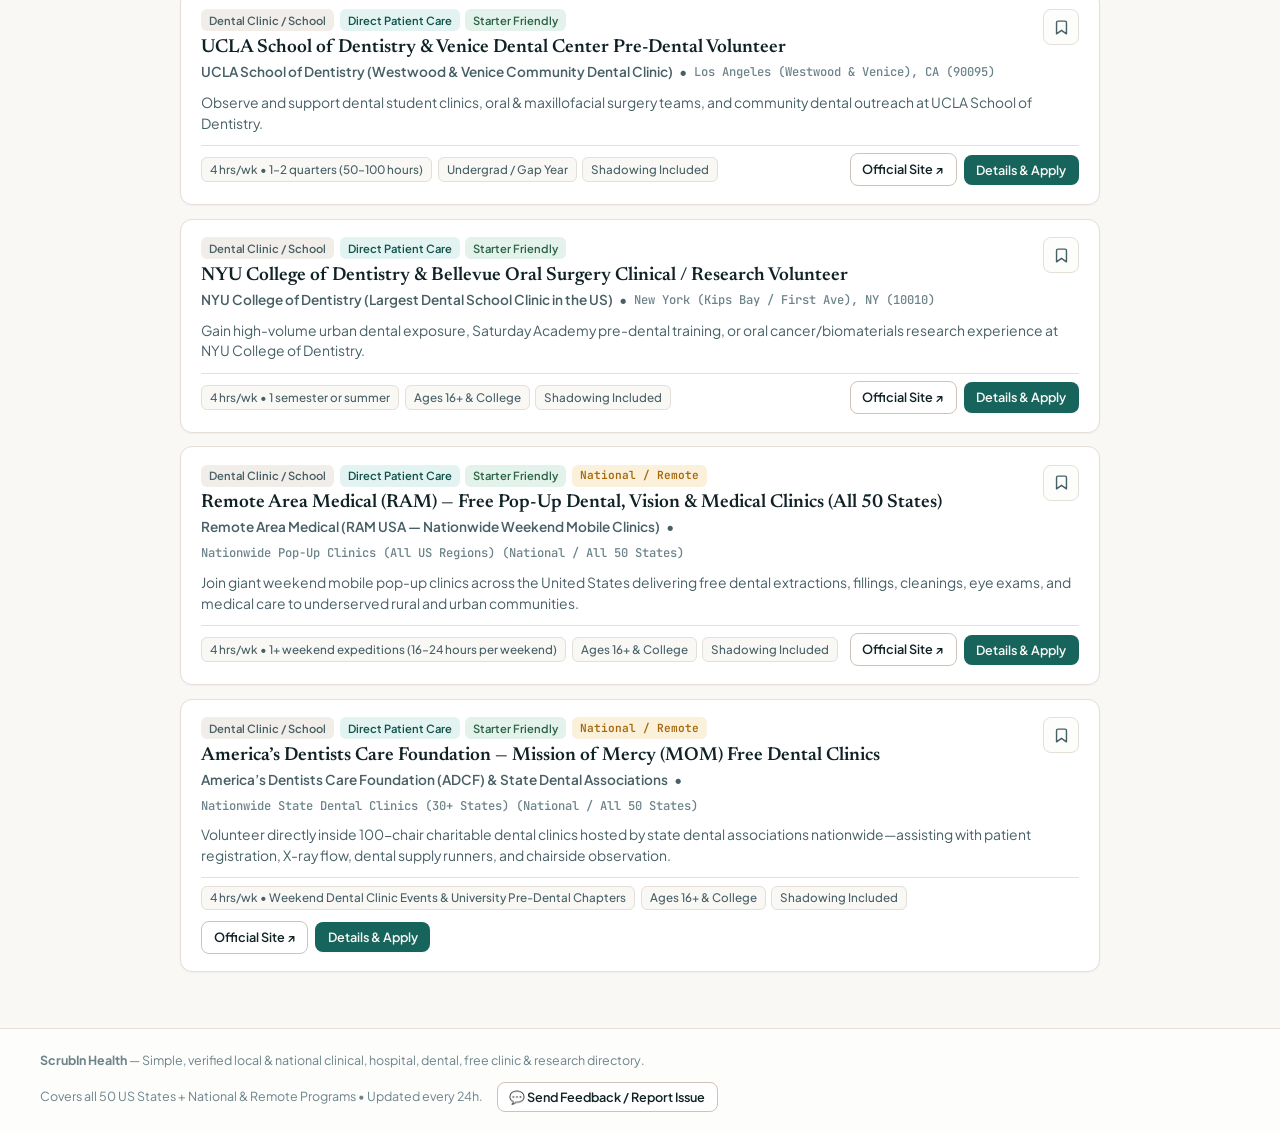
==== commit 6c556372: "Deploy ScrubIn Health updates (2026-10-03 06:07 UTC)" ====
--- a/index.html
+++ b/index.html
@@ -14,7 +14,7 @@
   <link rel="preconnect" href="https://fonts.googleapis.com" />
   <link rel="preconnect" href="https://fonts.gstatic.com" crossorigin />
   <link href="https://fonts.googleapis.com/css2?family=JetBrains+Mono:wght@500;600;700&amp;family=Newsreader:ital,opsz,wght@0,6..72,500;0,6..72,600;1,6..72,500&amp;family=Plus+Jakarta+Sans:wght@400;500;600;700&amp;display=swap" rel="stylesheet" />
-  <link rel="stylesheet" href="/index.css?v=7" />
+  <link rel="stylesheet" href="/index.css?v=8" />
 </head>
 <body>
 
@@ -41,7 +41,7 @@
         <button type="button" class="nav-tab active" id="nav-tab-explore" data-tab="explore">
           <svg width="15" height="15" viewBox="0 0 24 24" fill="none" stroke="currentColor" stroke-width="2" stroke-linecap="round" stroke-linejoin="round"><circle cx="11" cy="11" r="8"/><path d="m21 21-4.3-4.3"/></svg>
           <span>Opportunities</span>
-          <span class="nav-badge" id="nav-total-count">56</span>
+          <span class="nav-badge" id="nav-total-count">64</span>
         </button>
         <button type="button" class="nav-tab" id="nav-tab-toolkit" data-tab="toolkit">
           <svg width="15" height="15" viewBox="0 0 24 24" fill="none" stroke="currentColor" stroke-width="2" stroke-linecap="round" stroke-linejoin="round"><path d="M4 19.5v-15A2.5 2.5 0 0 1 6.5 2H20v20H6.5a2.5 2.5 0 0 1 0-5H20"/></svg>
@@ -75,7 +75,7 @@
   <section class="hero-section" aria-label="Search Local and National US Clinical and Research Opportunities">
     <div class="hero-container">
       <div class="hero-compact-header">
-        <h1 class="hero-headline">Find local and national hospital, clinic, and research shifts across the US.</h1>
+        <h1 class="hero-headline">Find local and national hospital, dental, free clinic, and research shifts across the US.</h1>
       </div>
 
       <!-- Streamlined Search Console -->
@@ -109,6 +109,7 @@
             <select id="facility-filter-select" class="form-select">
               <option value="all">All Facility Types</option>
               <option value="Hospital / Medical Center">Hospitals &amp; Medical Centers</option>
+              <option value="Dental Clinic / School">🦷 Dental Clinics &amp; Dental Schools</option>
               <option value="Free Clinic / FQHC">Free Clinics &amp; FQHCs</option>
               <option value="Academic / Research Lab">Research Labs &amp; NIH Trials</option>
               <option value="Hospice & Palliative Care">Hospice &amp; Palliative Care</option>
@@ -120,7 +121,7 @@
             <label for="keyword-search-input" class="field-label">Keyword</label>
             <div class="input-with-icon">
               <svg class="input-icon" viewBox="0 0 24 24" fill="none" stroke="currentColor" stroke-width="2"><circle cx="11" cy="11" r="8"/><path d="m21 21-4.3-4.3"/></svg>
-              <input type="text" id="keyword-search-input" class="form-input" placeholder="UCLA, Johns Hopkins, UW, NIH, Shadowing..." />
+              <input type="text" id="keyword-search-input" class="form-input" placeholder="Dental, UCLA, UW, NIH, Shadowing..." />
             </div>
           </div>
 
@@ -146,10 +147,36 @@
 
         <!-- Main Feed (Full-Width, Centered, Zero Default Clutter) -->
         <div class="feed-column">
+
+          <!-- Specialty Quick-Switch Tabs (Medical, Dental, Primary Care, Research, etc.) -->
+          <div class="specialty-tabs-bar" id="specialty-tabs-bar" role="tablist" aria-label="Filter by Specialty Track">
+            <button type="button" class="specialty-tab-pill active" data-spec-tab="all" role="tab" aria-selected="true">
+              <span>All Specialties</span>
+            </button>
+            <button type="button" class="specialty-tab-pill" data-spec-tab="Dental & Oral Health" role="tab" aria-selected="false">
+              <span>🦷 Dental &amp; Oral Health</span>
+            </button>
+            <button type="button" class="specialty-tab-pill" data-spec-tab="Emergency Medicine & Trauma" role="tab" aria-selected="false">
+              <span>🚑 Emergency &amp; Trauma</span>
+            </button>
+            <button type="button" class="specialty-tab-pill" data-spec-tab="Primary Care & Underserved" role="tab" aria-selected="false">
+              <span>🩺 Primary Care &amp; Free Clinics</span>
+            </button>
+            <button type="button" class="specialty-tab-pill" data-spec-tab="Translational & Clinical Research" role="tab" aria-selected="false">
+              <span>🧬 Clinical &amp; Lab Research</span>
+            </button>
+            <button type="button" class="specialty-tab-pill" data-spec-tab="Pediatrics & Child Life" role="tab" aria-selected="false">
+              <span>🧸 Pediatrics &amp; Child Life</span>
+            </button>
+            <button type="button" class="specialty-tab-pill" data-spec-tab="Oncology, Surgery & Hospice" role="tab" aria-selected="false">
+              <span>🎗️ Oncology, Surgery &amp; Hospice</span>
+            </button>
+          </div>
+
           <div class="results-toolbar">
             <div class="toolbar-left-group">
               <div class="results-summary" id="results-summary-text">
-                Showing <strong>56</strong> verified US programs
+                Showing <strong>64</strong> verified US programs
               </div>
               <div class="scope-segmented-control" role="group" aria-label="Filter by Local or National Scope">
                 <button type="button" class="scope-pill active" data-scope="all" id="scope-btn-all">All US</button>
@@ -302,8 +329,14 @@
 
               <!-- Medical Field / Specialty -->
               <div class="filter-section">
-                <h3 class="filter-group-title">Medical Specialty</h3>
+                <h3 class="filter-group-title">Medical &amp; Dental Specialty</h3>
                 <div class="checkbox-list" id="specialty-filter-list">
+                  <label class="checkbox-row">
+                    <span class="checkbox-row-left">
+                      <input type="checkbox" name="specialty" value="Dental & Oral Health" id="spec-dental" />
+                      <span>🦷 Dental &amp; Oral Health</span>
+                    </span>
+                  </label>
                   <label class="checkbox-row">
                     <span class="checkbox-row-left">
                       <input type="checkbox" name="specialty" value="Emergency Medicine & Trauma" id="spec-er" />
@@ -353,7 +386,7 @@
 
           <div class="active-filters-bar" id="active-filters-bar" aria-live="polite"></div>
 
-          <div class="opportunities-grid" id="opportunities-grid" role="region" aria-label="Washington State Volunteer Opportunities List">
+          <div class="opportunities-grid" id="opportunities-grid" role="region" aria-label="US Volunteer Opportunities List">
             <!-- Populated dynamically by app.js -->
           </div>
         </div>
@@ -361,15 +394,15 @@
     </section>
 
     <!-- ====================================================================
-         TAB 2: US PRE-MED DISCOVERY ENGINE & STARTER PLAYBOOK
+         TAB 2: US PRE-MED & PRE-DENTAL DISCOVERY ENGINE & STARTER PLAYBOOK
          ==================================================================== -->
     <section id="tab-panel-toolkit" class="tab-panel" aria-labelledby="nav-tab-toolkit">
       <div class="section-header-block">
         <div>
           <span class="resource-category">National &amp; Regional Portals</span>
-          <h2 class="section-heading">US Pre-Med Opportunity Finder &amp; Starter Playbook</h2>
+          <h2 class="section-heading">US Pre-Med &amp; Pre-Dental Opportunity Finder &amp; Playbook</h2>
           <p class="section-subheading">
-            Direct links to national free clinic networks (NAFC / HRSA FQHCs), NIH &amp; AAMC summer fellowships, fast-track clinical credentials, and cold-email templates.
+            Direct links to national free clinic &amp; dental networks (NAFC / RAM / HRSA FQHCs), NIH &amp; AAMC/ADEA fellowships, fast-track credentials, and cold-email templates.
           </p>
         </div>
       </div>
@@ -377,9 +410,9 @@
       <div class="discovery-filter-bar" role="group" aria-label="Filter Discovery Portals">
         <button type="button" class="discovery-filter-btn active" data-disc-cat="all" id="disc-btn-all">All Portals</button>
         <button type="button" class="discovery-filter-btn" data-disc-cat="Research & Lab Finder" id="disc-btn-research">NIH &amp; Research Labs</button>
-        <button type="button" class="discovery-filter-btn" data-disc-cat="Free & FQHC Clinic Network" id="disc-btn-clinics">Free &amp; FQHC Clinics</button>
+        <button type="button" class="discovery-filter-btn" data-disc-cat="Free & FQHC Clinic Network" id="disc-btn-clinics">Free &amp; Dental Clinics</button>
         <button type="button" class="discovery-filter-btn" data-disc-cat="Shadowing & Hospital Portals" id="disc-btn-shadowing">Shadowing &amp; Hospitals</button>
-        <button type="button" class="discovery-filter-btn" data-disc-cat="WA Fast-Track Credentials" id="disc-btn-credentials">Clinical Credentials (EMT / CNA / MA)</button>
+        <button type="button" class="discovery-filter-btn" data-disc-cat="WA Fast-Track Credentials" id="disc-btn-credentials">Clinical Credentials (EMT / CNA / DA)</button>
       </div>
 
       <div class="discovery-portals-grid" id="discovery-portals-grid"></div>
@@ -388,7 +421,7 @@
         <!-- Interactive Clinical Readiness Checklist -->
         <div class="panel-card">
           <div class="panel-card-header">
-            <h3 class="panel-card-title">Hospital Onboarding Checklist</h3>
+            <h3 class="panel-card-title">Hospital &amp; Clinic Onboarding Checklist</h3>
             <span class="progress-pill" id="checklist-progress-text">0 / 6 Ready</span>
           </div>
           <div class="progress-bar-track" aria-hidden="true">
@@ -407,6 +440,7 @@
           </div>
           <div class="template-tabs" role="tablist">
             <button type="button" class="template-tab-btn active" id="tpl-btn-research" data-template="research">Research PI</button>
+            <button type="button" class="template-tab-btn" id="tpl-btn-dental" data-template="dental">🦷 Dentist Shadowing</button>
             <button type="button" class="template-tab-btn" id="tpl-btn-clinic" data-template="clinic">Free Clinic</button>
             <button type="button" class="template-tab-btn" id="tpl-btn-shadowing" data-template="shadowing">MD Shadowing</button>
             <button type="button" class="template-tab-btn" id="tpl-btn-hospital" data-template="hospital">Hospital Check-In</button>
@@ -499,6 +533,7 @@
               <label for="log-category-select" class="field-label">Category</label>
               <select id="log-category-select" class="form-select">
                 <option value="Clinical (Direct Patient)">Clinical (Direct Patient)</option>
+                <option value="Dental Shadowing / Clinic (AADSAS)">🦷 Dental Shadowing / Clinic (AADSAS)</option>
                 <option value="Research / Lab">Research / Lab</option>
                 <option value="Physician Shadowing">Physician Shadowing</option>
                 <option value="Community Health">Community Health</option>
@@ -513,8 +548,8 @@
               <input type="date" id="log-date-input" class="form-input" required />
             </div>
             <div class="full-span">
-              <label for="log-supervisor-input" class="field-label">Supervisor / Coordinator (Optional — for AMCAS Verification)</label>
-              <input type="text" id="log-supervisor-input" class="form-input" placeholder="e.g. Dr. Elena Rostova / volunteer@uw.edu" />
+              <label for="log-supervisor-input" class="field-label">Supervisor / Coordinator (Optional — for AMCAS / AADSAS Verification)</label>
+              <input type="text" id="log-supervisor-input" class="form-input" placeholder="e.g. Dr. Elena Rostova, DDS / volunteer@uw.edu" />
             </div>
             <div class="full-span">
               <label for="log-reflection-input" class="field-label">Notes / Takeaway</label>
@@ -580,16 +615,17 @@
         <div class="form-grid-2">
           <div class="full-width">
             <label for="new-opp-title" class="field-label">Role Title *</label>
-            <input type="text" id="new-opp-title" class="form-input" placeholder="e.g. Emergency Dept Volunteer" required />
-          </div>
-          <div>
-            <label for="new-opp-org" class="field-label">Hospital, Clinic, or Lab *</label>
-            <input type="text" id="new-opp-org" class="form-input" placeholder="e.g. UCLA Health / UW Medicine" required />
+            <input type="text" id="new-opp-title" class="form-input" placeholder="e.g. Emergency Dept or Dental Clinic Volunteer" required />
+          </div>
+          <div>
+            <label for="new-opp-org" class="field-label">Hospital, Dental Clinic, or Lab *</label>
+            <input type="text" id="new-opp-org" class="form-input" placeholder="e.g. UCLA Health / UW Dentistry" required />
           </div>
           <div>
             <label for="new-opp-facility" class="field-label">Facility Type *</label>
             <select id="new-opp-facility" class="form-select" required>
               <option value="Hospital / Medical Center">Hospital / Medical Center</option>
+              <option value="Dental Clinic / School">🦷 Dental Clinic / School</option>
               <option value="Free Clinic / FQHC">Free Clinic / FQHC</option>
               <option value="Academic / Research Lab">Academic / Research Lab</option>
               <option value="Hospice & Palliative Care">Hospice &amp; Palliative Care</option>
@@ -599,6 +635,7 @@
           <div>
             <label for="new-opp-specialty" class="field-label">Specialty *</label>
             <select id="new-opp-specialty" class="form-select" required>
+              <option value="Dental & Oral Health">🦷 Dental &amp; Oral Health</option>
               <option value="Emergency Medicine & Trauma">Emergency &amp; Trauma</option>
               <option value="Pediatrics & Child Life">Pediatrics &amp; Child Life</option>
               <option value="Primary Care & Underserved">Primary Care &amp; Free Clinic</option>
@@ -665,7 +702,7 @@
           <span class="resource-category">Cloud Backup &amp; Multi-Device Sync</span>
           <h2 class="opp-title" id="auth-modal-title" style="margin-top: 0.2rem;">Sign In to Sync Your Hours</h2>
           <p style="font-size: 0.84rem; color: var(--ink-secondary); margin-top: 0.2rem;">
-            Back up your clinical, research, and shadowing hours so they stay in sync across your phone and laptop.
+            Back up your clinical, dental, research, and shadowing hours so they stay in sync across your phone and laptop.
           </p>
         </div>
         <button type="button" class="modal-close-btn" id="close-auth-modal-btn" aria-label="Close modal">&times;</button>
@@ -712,6 +749,7 @@
             <label for="auth-track-select" class="field-label">Pre-Health Track</label>
             <select id="auth-track-select" class="form-select">
               <option value="Pre-Med (MD / DO)">Pre-Med (MD / DO)</option>
+              <option value="Pre-Dental (AADSAS)">🦷 Pre-Dental (AADSAS)</option>
               <option value="Pre-PA (CASPA)">Pre-PA (CASPA)</option>
               <option value="Pre-Nursing / BSN">Pre-Nursing / BSN</option>
               <option value="High School Pre-Health">High School Pre-Health</option>
@@ -815,7 +853,7 @@
   <footer class="site-footer" role="contentinfo">
     <div class="footer-inner">
       <div>
-        <strong>ScrubIn Health</strong> — Simple, verified local &amp; national clinical, hospital, free clinic &amp; research directory.
+        <strong>ScrubIn Health</strong> — Simple, verified local &amp; national clinical, hospital, dental, free clinic &amp; research directory.
       </div>
       <div style="display: flex; align-items: center; flex-wrap: wrap; gap: 0.85rem;">
         <span>Covers all 50 US States + National &amp; Remote Programs • Updated every 24h.</span>
@@ -826,6 +864,6 @@
     </div>
   </footer>
 
-  <script src="/app.js?v=10"></script>
+  <script src="/app.js?v=12"></script>
 </body>
 </html>
--- a/index.css
+++ b/index.css
@@ -1909,3 +1909,180 @@
   gap: 0.5rem;
 }
 
+/* ==========================================================================
+   Quick Feedback & Issue Reporting UI
+   ========================================================================== */
+.floating-feedback-pill {
+  position: fixed;
+  right: 1.25rem;
+  bottom: 1.25rem;
+  z-index: 90;
+  appearance: none;
+  border: 1px solid hsla(176, 56%, 24%, 0.28);
+  background-color: var(--ink-primary);
+  color: #ffffff;
+  font-family: var(--font-sans);
+  font-size: 0.82rem;
+  font-weight: 600;
+  padding: 0.58rem 0.95rem;
+  border-radius: 999px;
+  box-shadow: 0 8px 22px rgba(16, 36, 35, 0.22);
+  cursor: pointer;
+  display: inline-flex;
+  align-items: center;
+  gap: 0.45rem;
+  transition: transform 120ms ease, background-color 120ms ease, box-shadow 120ms ease;
+}
+
+.floating-feedback-pill:hover {
+  background-color: var(--accent-primary);
+  transform: translateY(-2px);
+  box-shadow: 0 10px 26px rgba(16, 36, 35, 0.28);
+}
+
+.feedback-modal-dialog {
+  max-width: 540px;
+}
+
+.feedback-category-pills {
+  display: grid;
+  grid-template-columns: 1fr 1fr;
+  gap: 0.5rem;
+  margin-top: 0.35rem;
+}
+
+.feedback-cat-pill {
+  appearance: none;
+  border: 1px solid var(--border-subtle);
+  background-color: var(--bg-canvas);
+  color: var(--ink-secondary);
+  font-family: var(--font-sans);
+  font-size: 0.8rem;
+  font-weight: 600;
+  padding: 0.55rem 0.65rem;
+  border-radius: var(--radius-sm);
+  cursor: pointer;
+  text-align: left;
+  transition: all 120ms ease;
+}
+
+.feedback-cat-pill:hover {
+  border-color: var(--border-strong);
+  color: var(--ink-primary);
+}
+
+.feedback-cat-pill.active {
+  background-color: var(--accent-primary-soft);
+  border-color: var(--accent-primary);
+  color: var(--accent-primary-text);
+  font-weight: 700;
+}
+
+.feedback-inbox-panel {
+  margin-top: 1.1rem;
+  padding-top: 0.95rem;
+  border-top: 1px solid var(--border-subtle);
+}
+
+.feedback-inbox-header {
+  display: flex;
+  align-items: center;
+  justify-content: space-between;
+  margin-bottom: 0.65rem;
+  font-size: 0.84rem;
+}
+
+.feedback-inbox-list {
+  display: flex;
+  flex-direction: column;
+  gap: 0.5rem;
+  max-height: 210px;
+  overflow-y: auto;
+}
+
+.feedback-report-item {
+  background-color: var(--bg-canvas);
+  border: 1px solid var(--border-subtle);
+  border-radius: var(--radius-sm);
+  padding: 0.6rem 0.75rem;
+  font-size: 0.8rem;
+}
+
+.feedback-report-meta {
+  display: flex;
+  align-items: center;
+  justify-content: space-between;
+  gap: 0.5rem;
+  margin-bottom: 0.25rem;
+  font-size: 0.72rem;
+  color: var(--ink-tertiary);
+}
+
+@media (max-width: 640px) {
+  .feedback-category-pills {
+    grid-template-columns: 1fr;
+  }
+  .floating-feedback-pill {
+    right: 0.85rem;
+    bottom: 0.85rem;
+    font-size: 0.78rem;
+    padding: 0.5rem 0.82rem;
+  }
+}
+
+/* ==========================================================================
+   Specialty Quick-Switch Tabs Bar (All, Dental, Emergency, Primary Care, etc.)
+   ========================================================================== */
+.specialty-tabs-bar {
+  display: flex;
+  align-items: center;
+  gap: 0.45rem;
+  overflow-x: auto;
+  padding: 0.35rem 0.4rem;
+  margin-bottom: 0.85rem;
+  background-color: var(--bg-surface);
+  border: 1px solid var(--border-subtle);
+  border-radius: var(--radius-md);
+  box-shadow: var(--shadow-xs);
+  scrollbar-width: thin;
+  -webkit-overflow-scrolling: touch;
+}
+
+.specialty-tabs-bar::-webkit-scrollbar {
+  height: 4px;
+}
+
+.specialty-tabs-bar::-webkit-scrollbar-thumb {
+  background: var(--border-strong);
+  border-radius: 999px;
+}
+
+.specialty-tab-pill {
+  appearance: none;
+  border: 1px solid transparent;
+  background-color: transparent;
+  color: var(--ink-secondary);
+  font-family: var(--font-sans);
+  font-size: 0.82rem;
+  font-weight: 600;
+  padding: 0.48rem 0.85rem;
+  border-radius: var(--radius-sm);
+  cursor: pointer;
+  white-space: nowrap;
+  display: inline-flex;
+  align-items: center;
+  gap: 0.35rem;
+  transition: all 130ms ease;
+}
+
+.specialty-tab-pill:hover {
+  background-color: var(--bg-subtle);
+  color: var(--ink-primary);
+}
+
+.specialty-tab-pill.active {
+  background-color: var(--teal-deep);
+  color: #ffffff;
+  border-color: var(--teal-deep);
+  box-shadow: 0 2px 6px rgba(22, 44, 43, 0.16);
+}
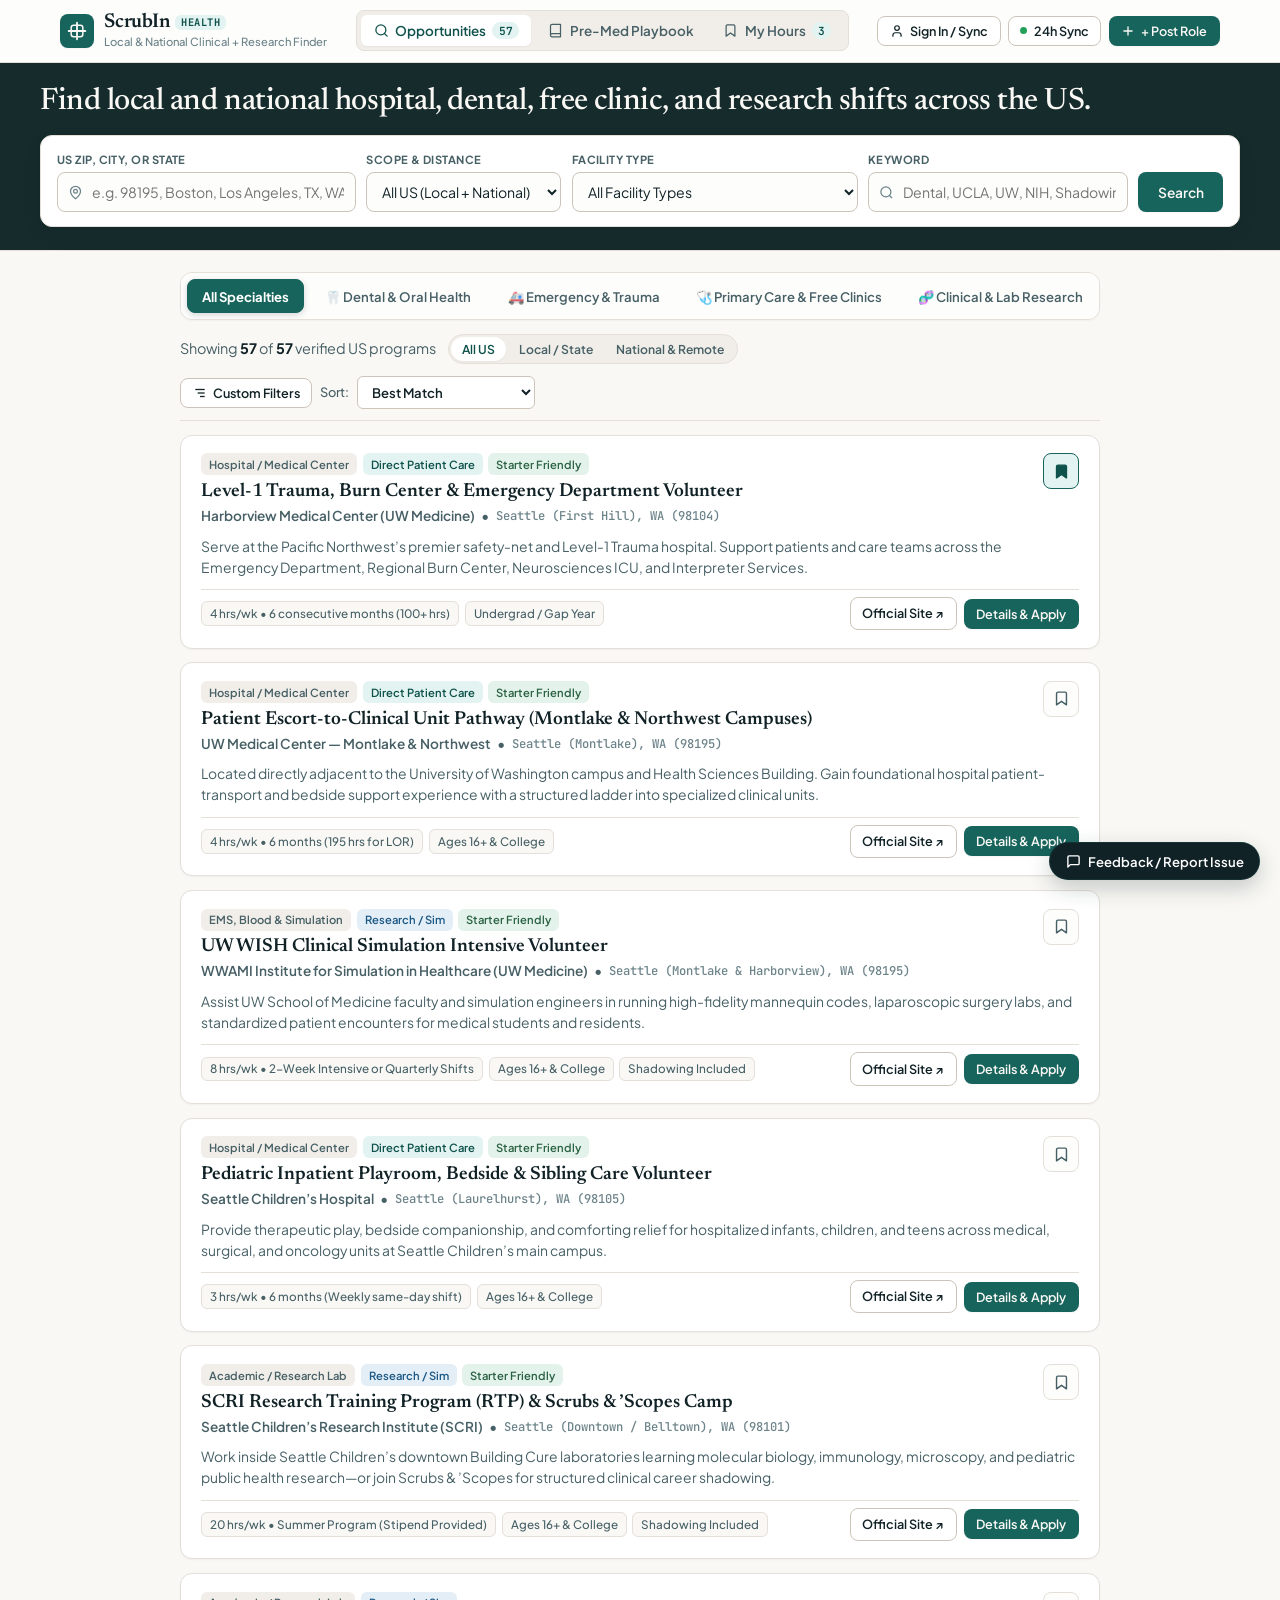
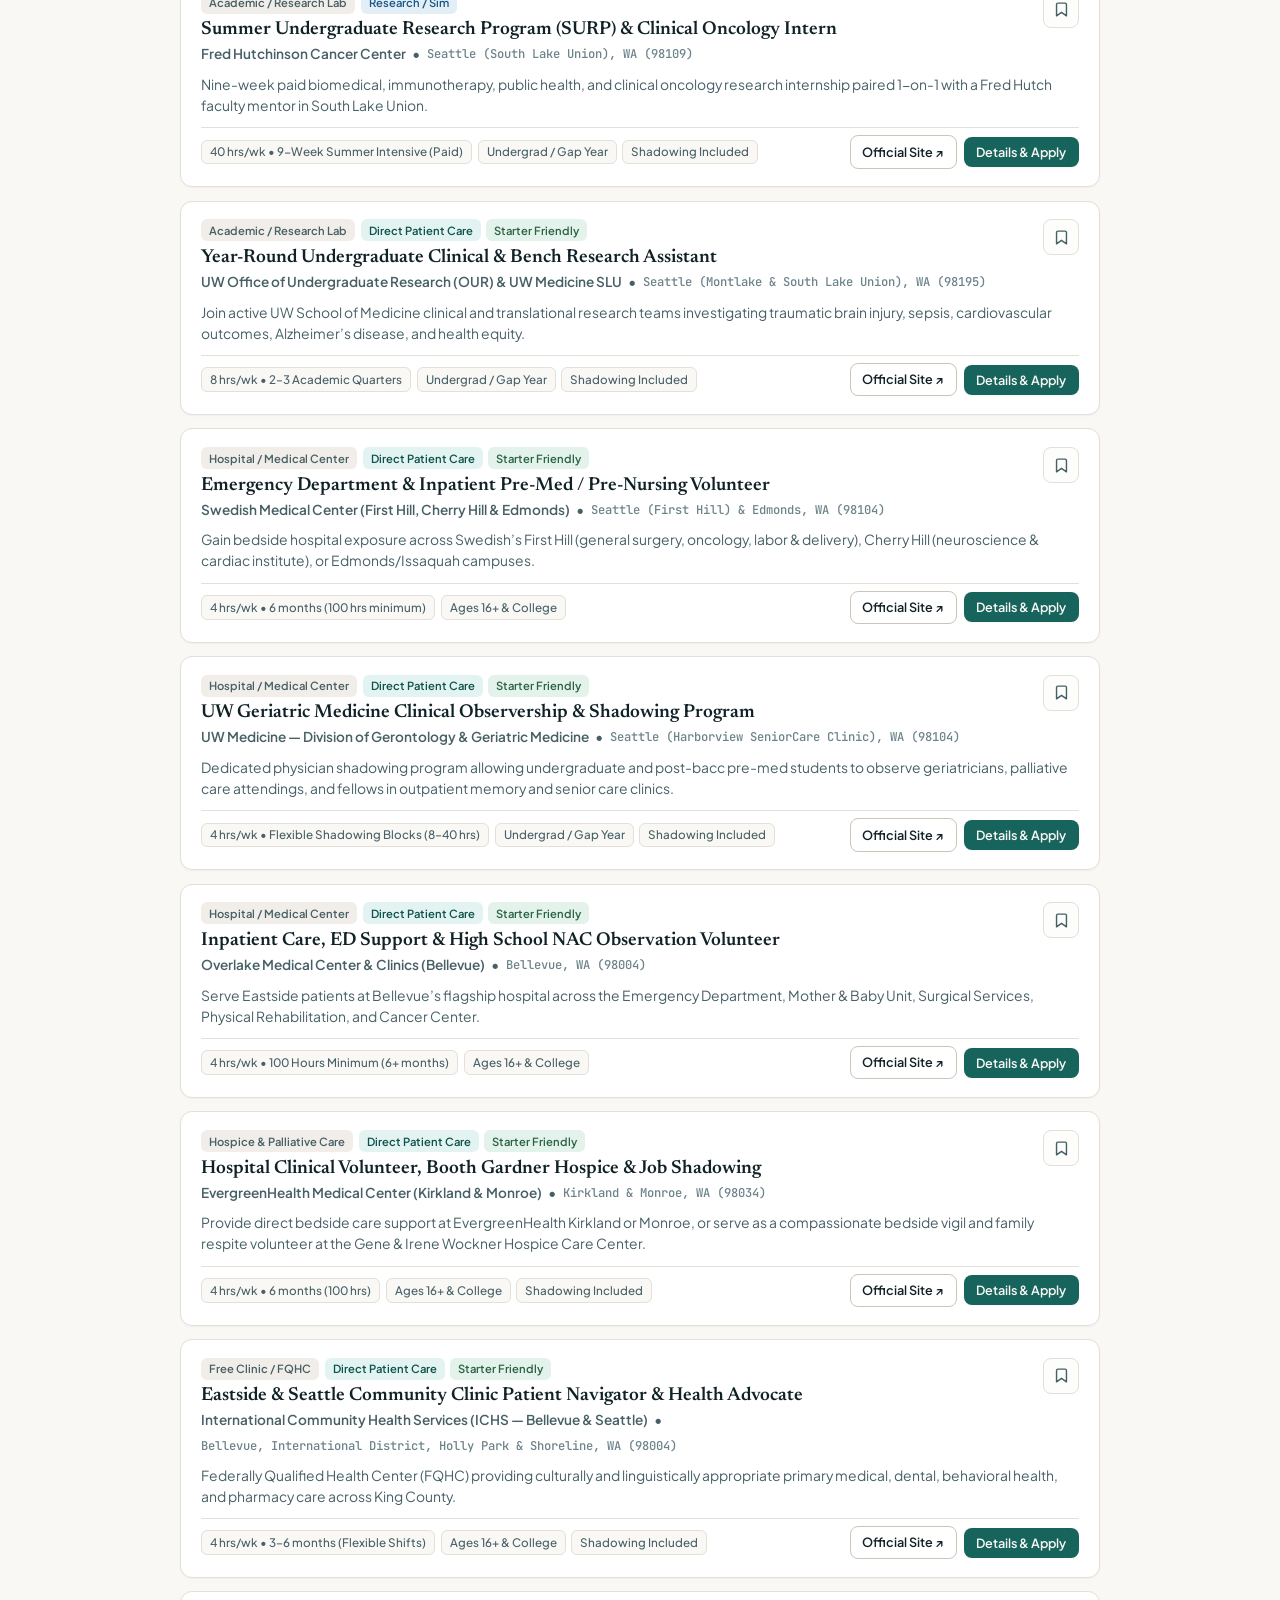
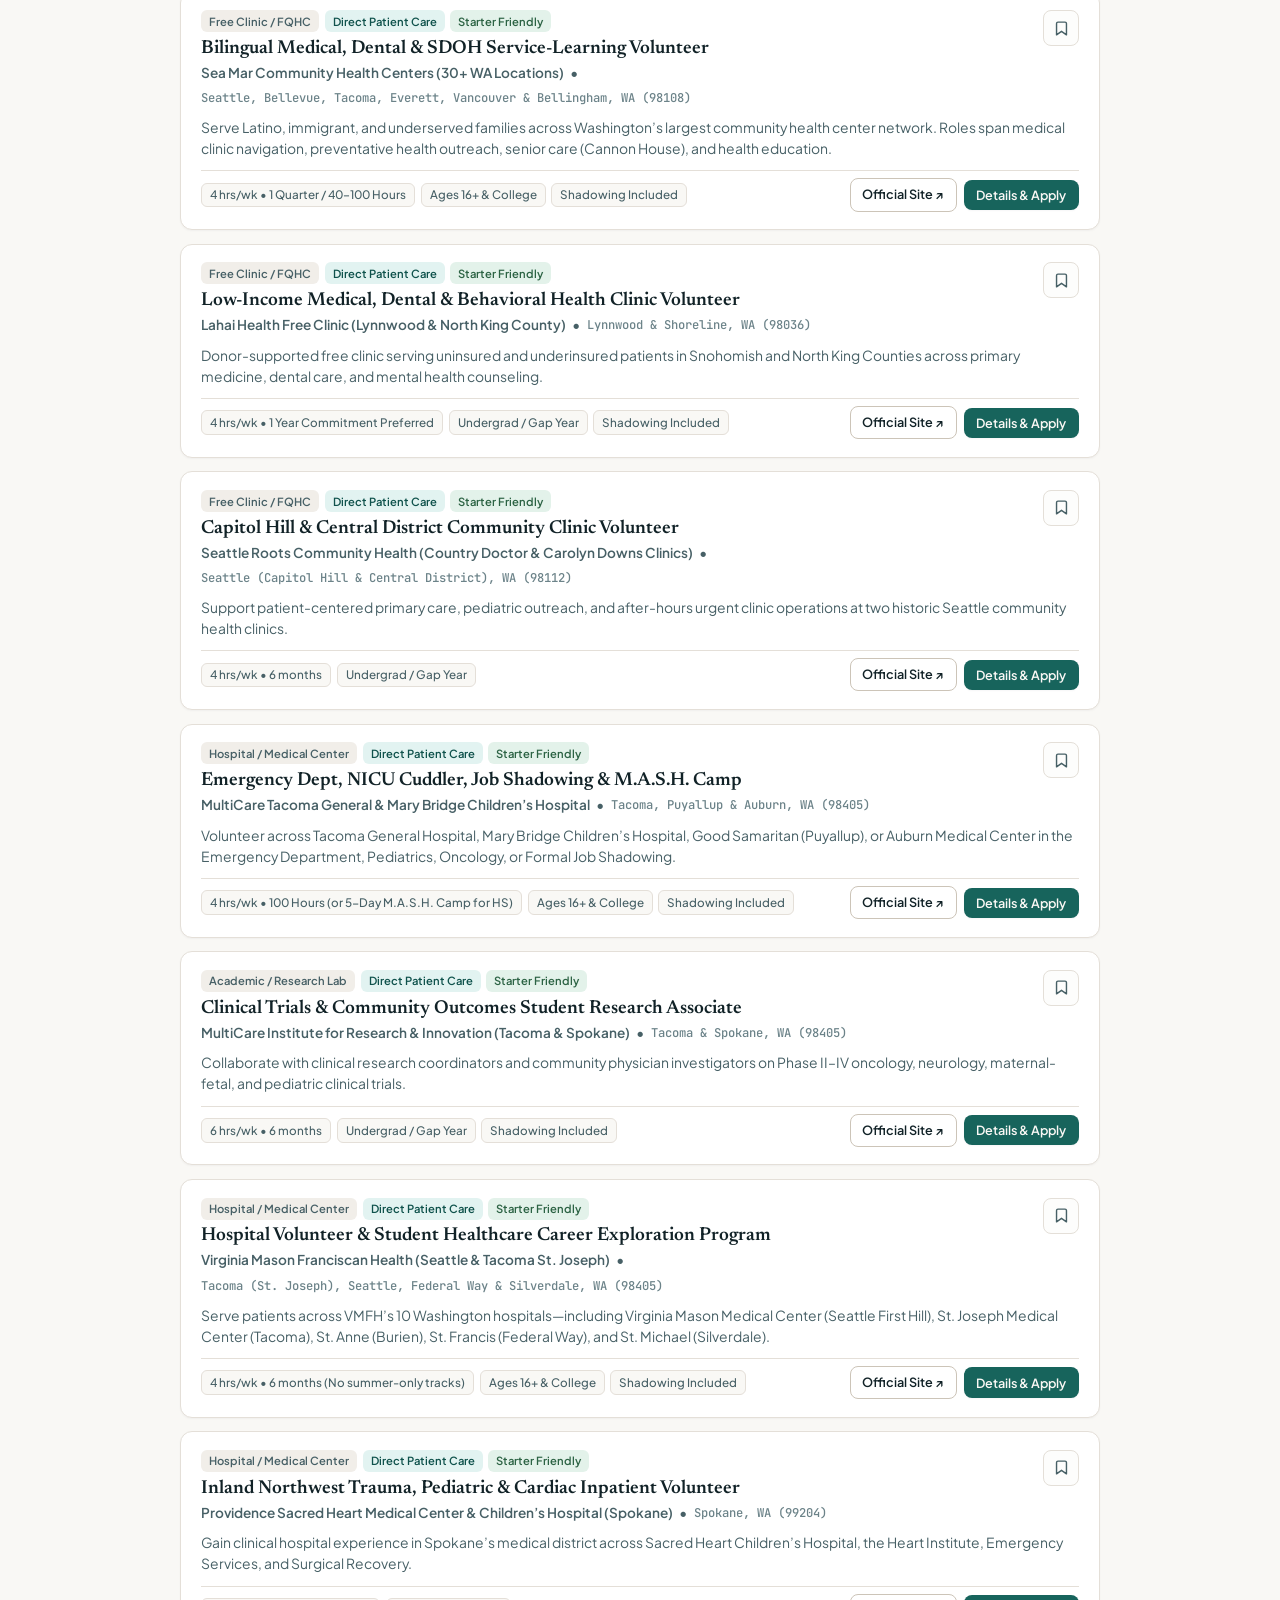
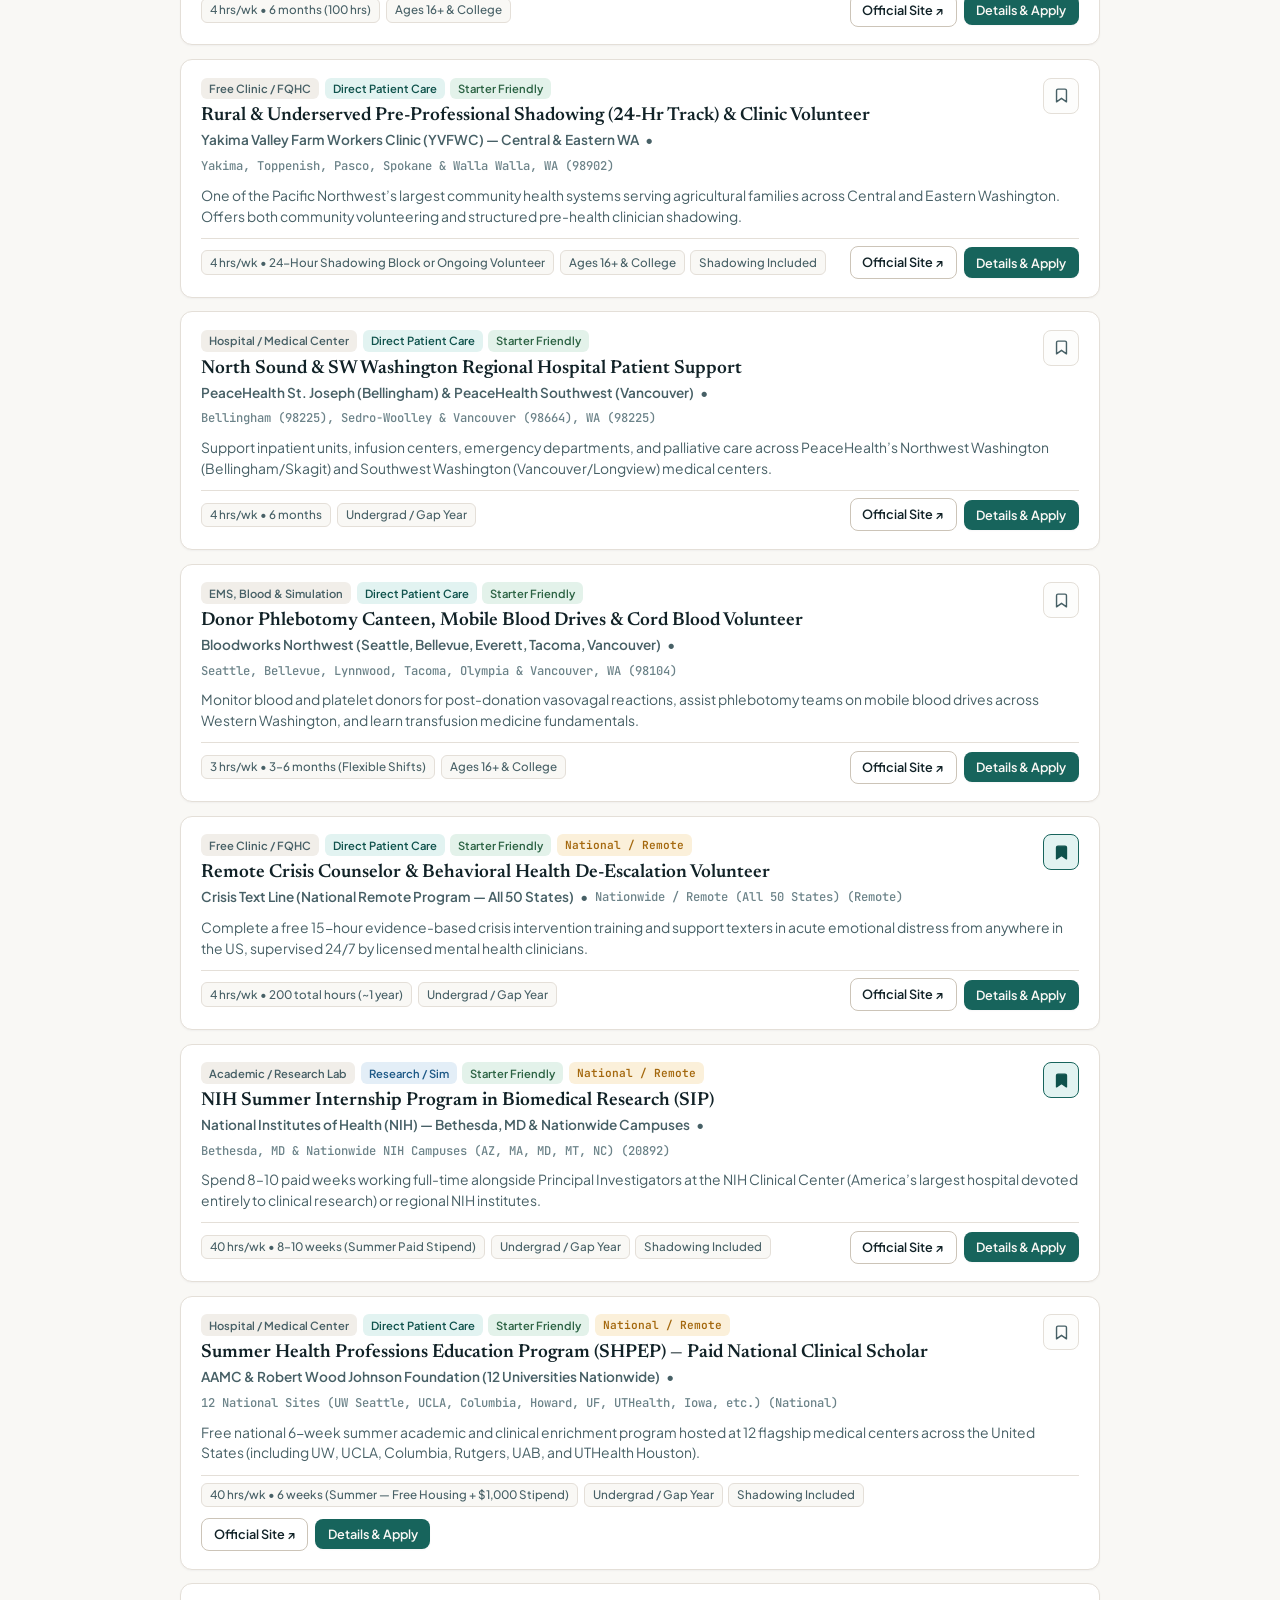
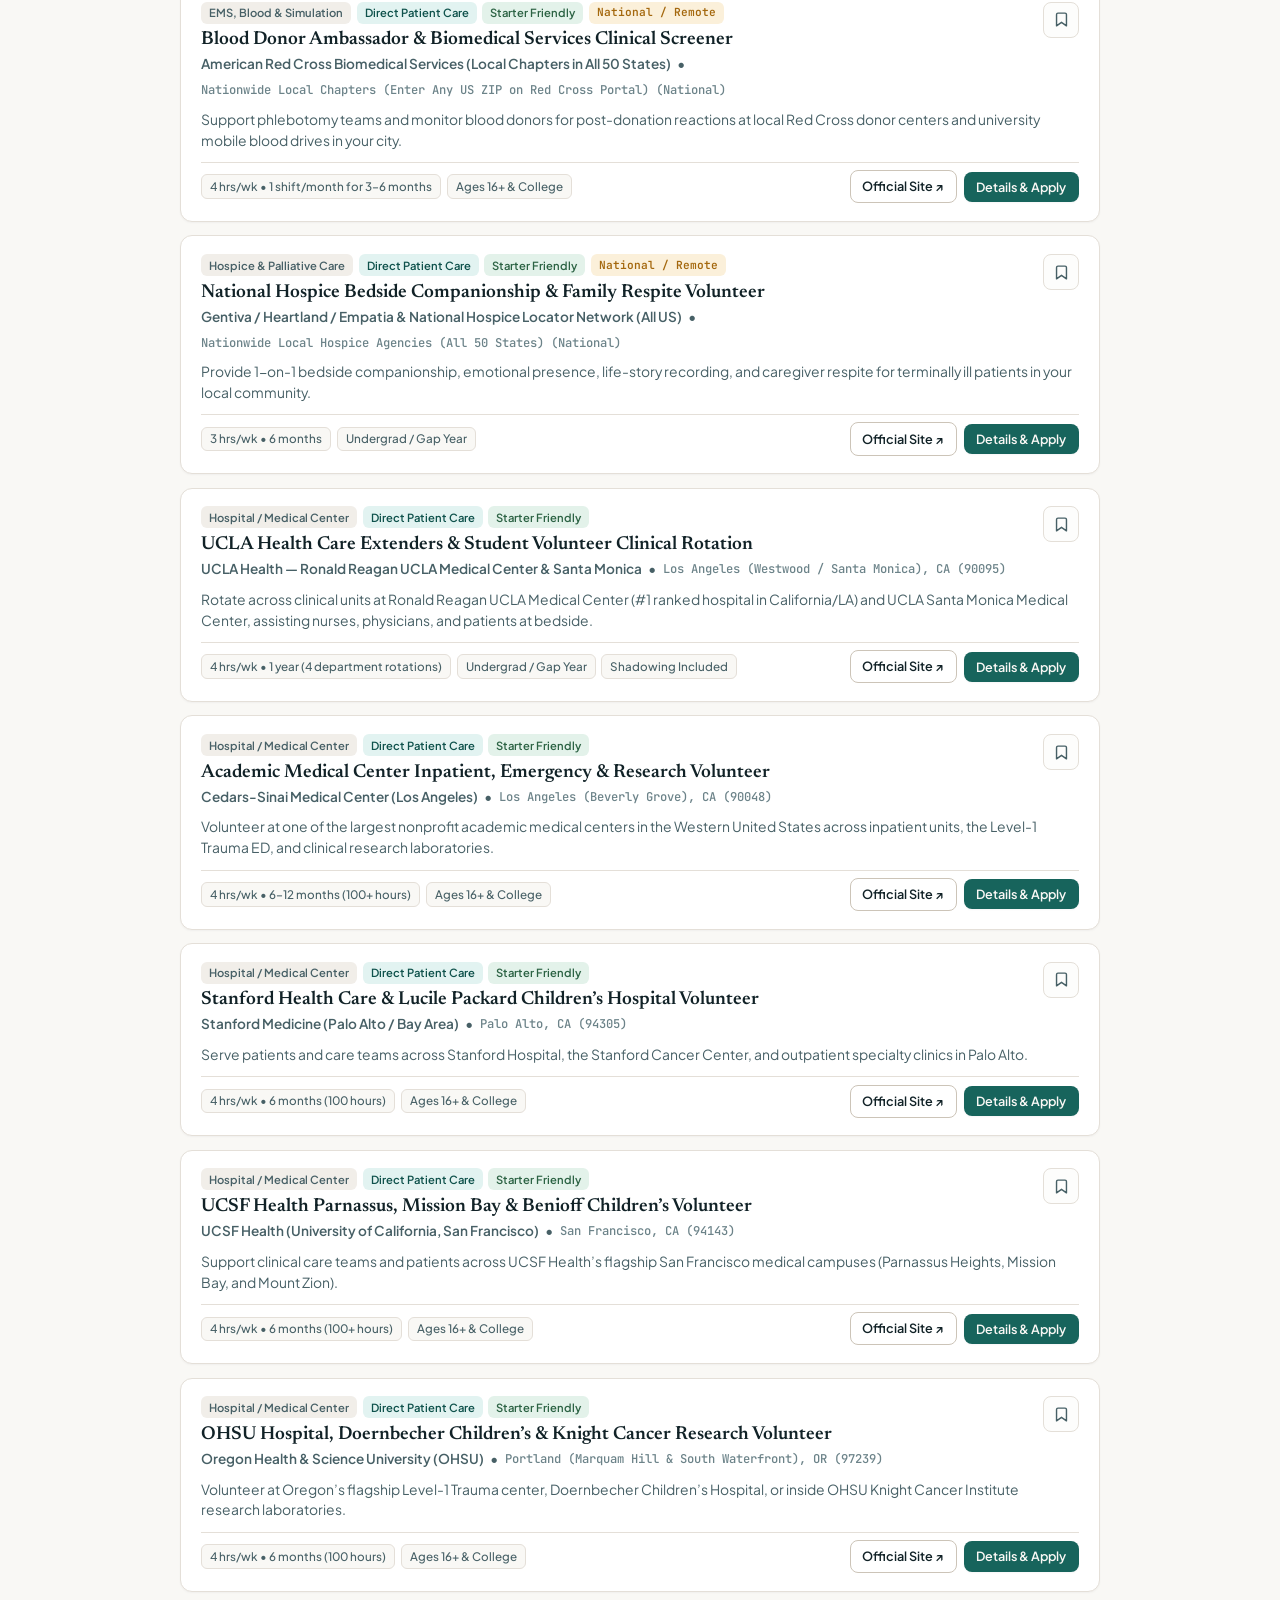
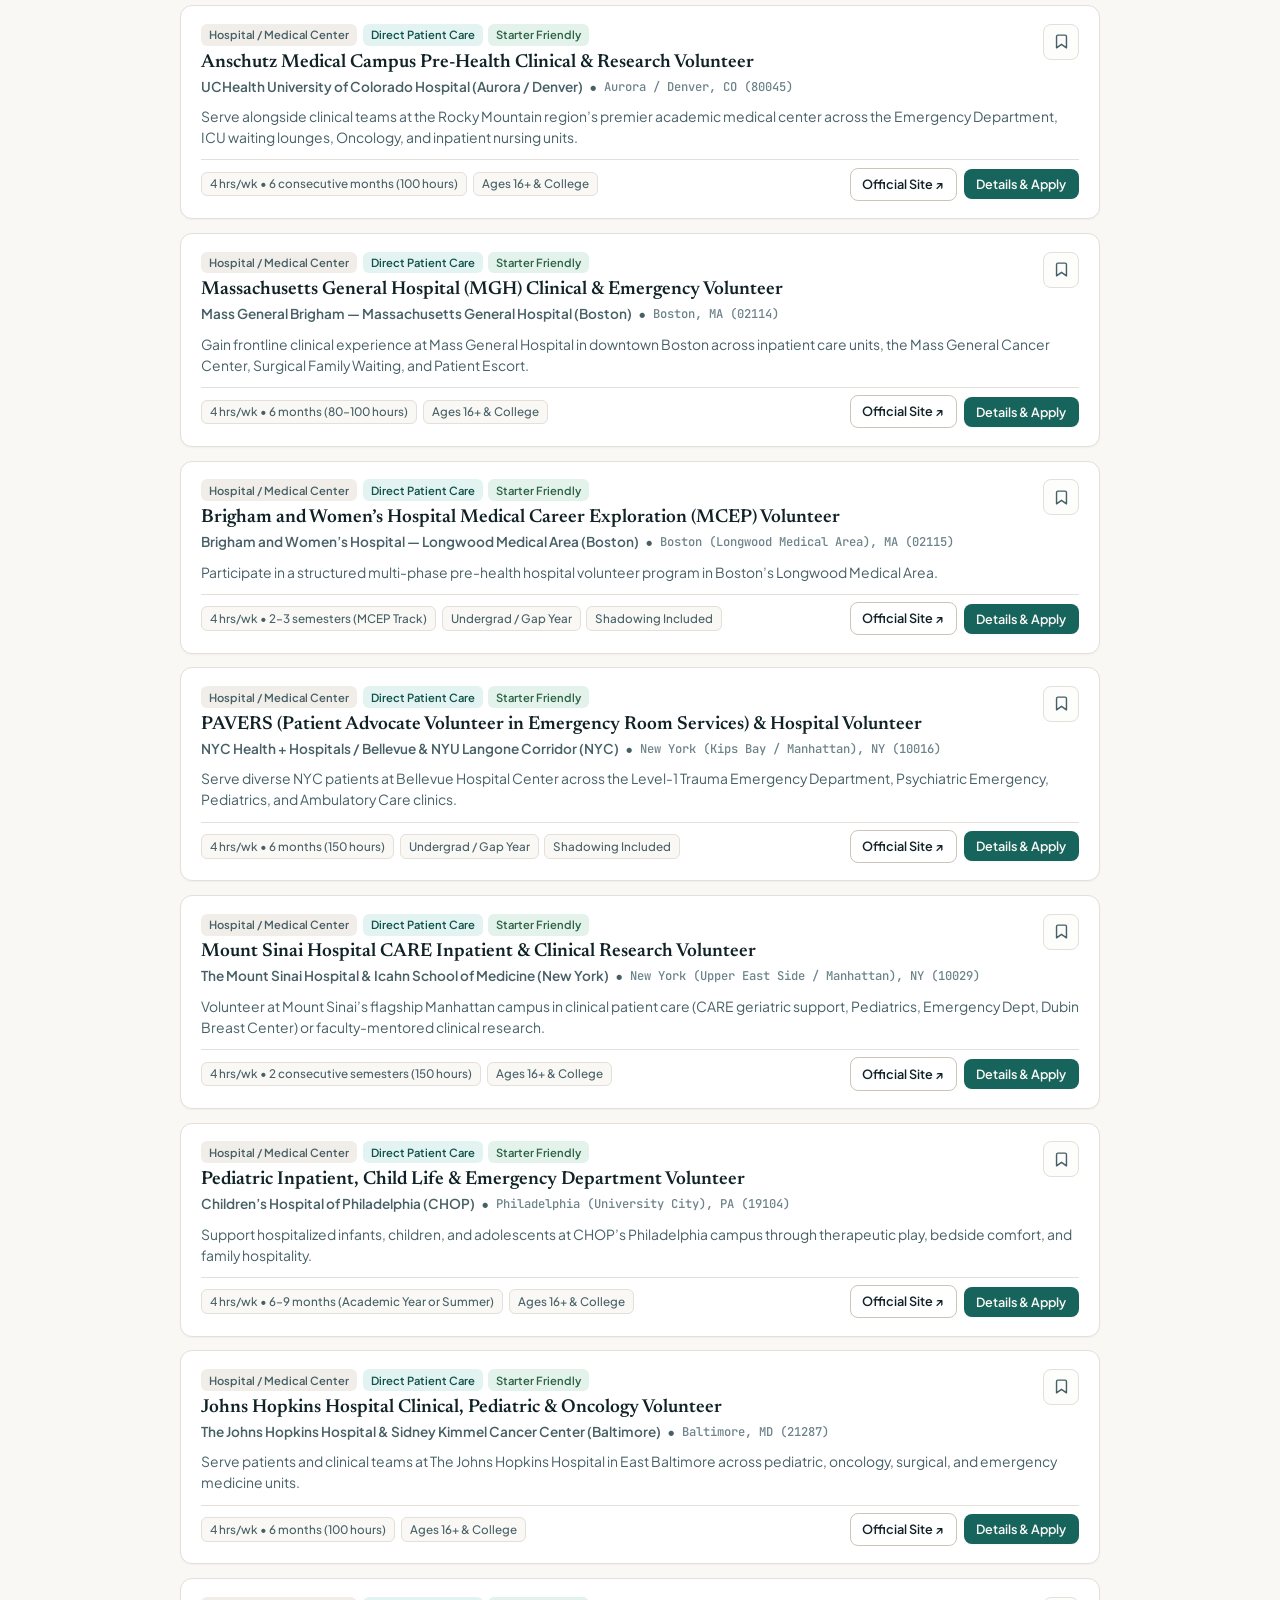
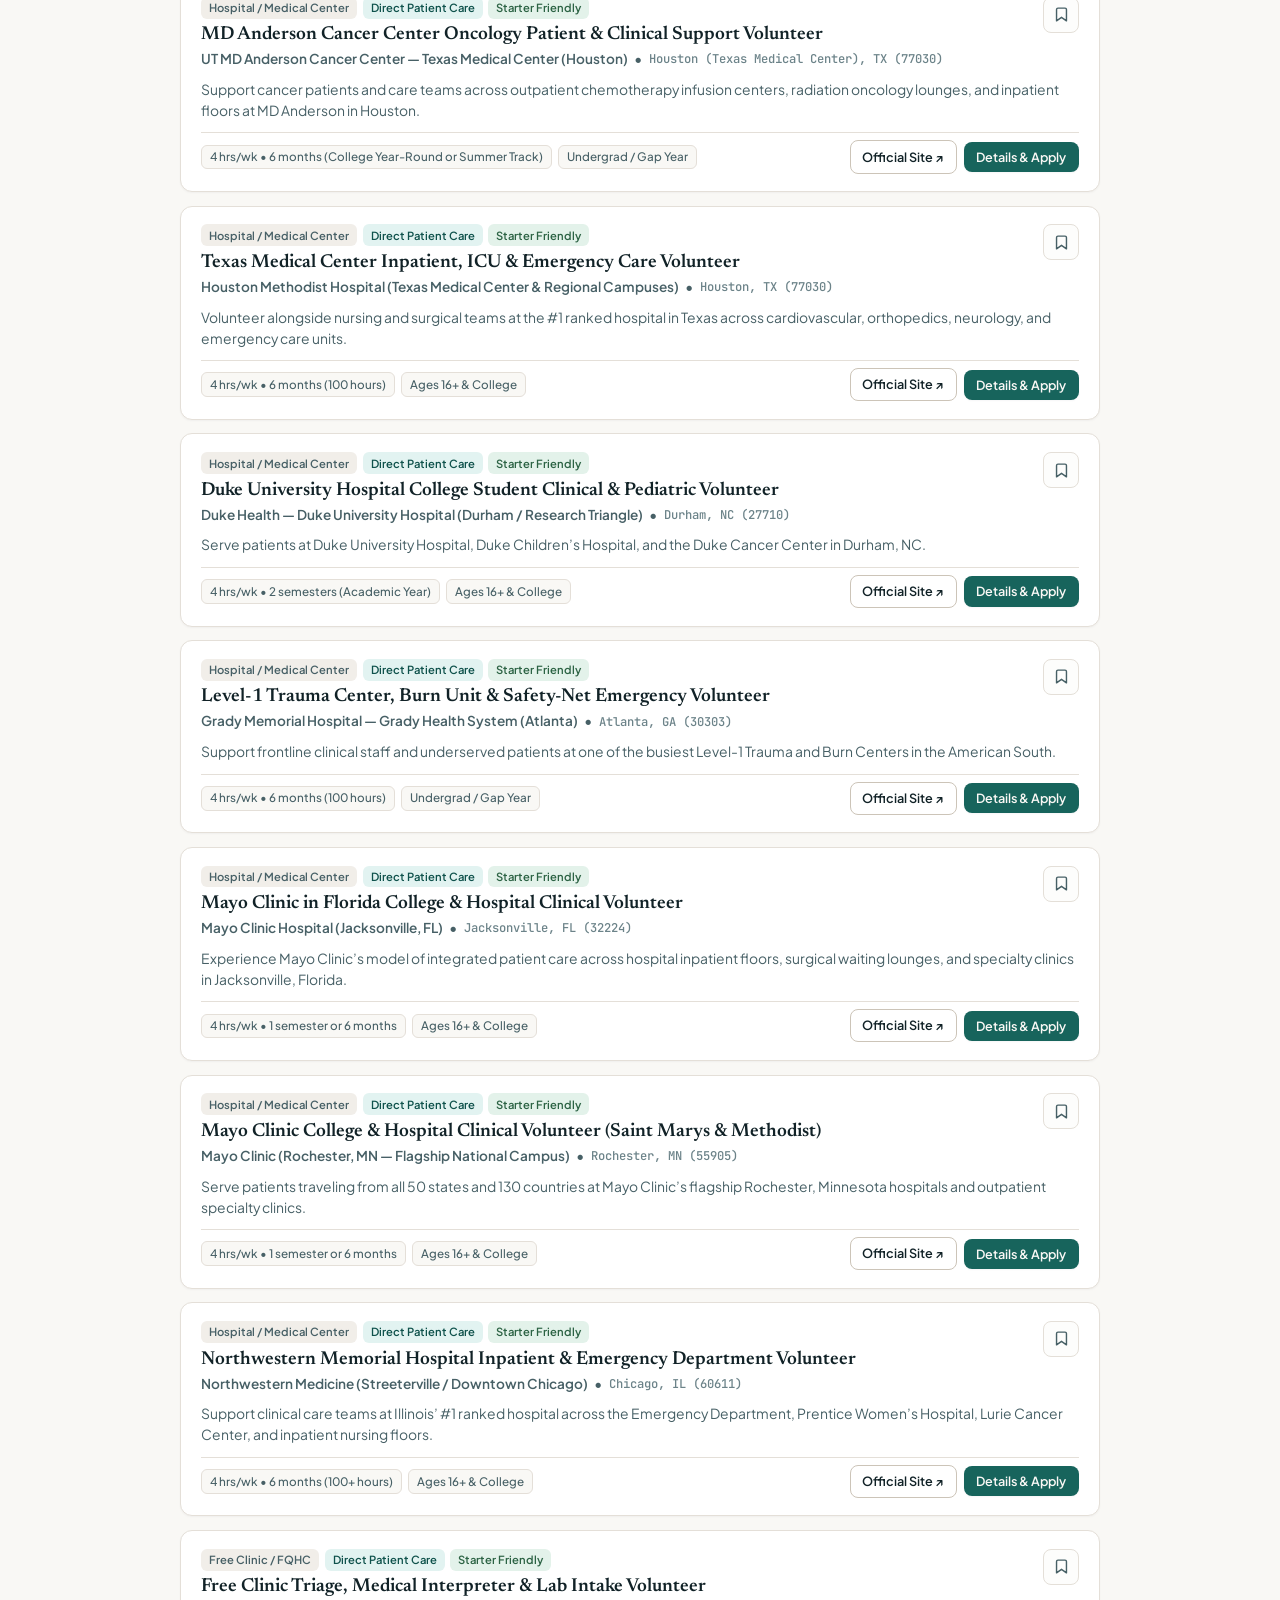
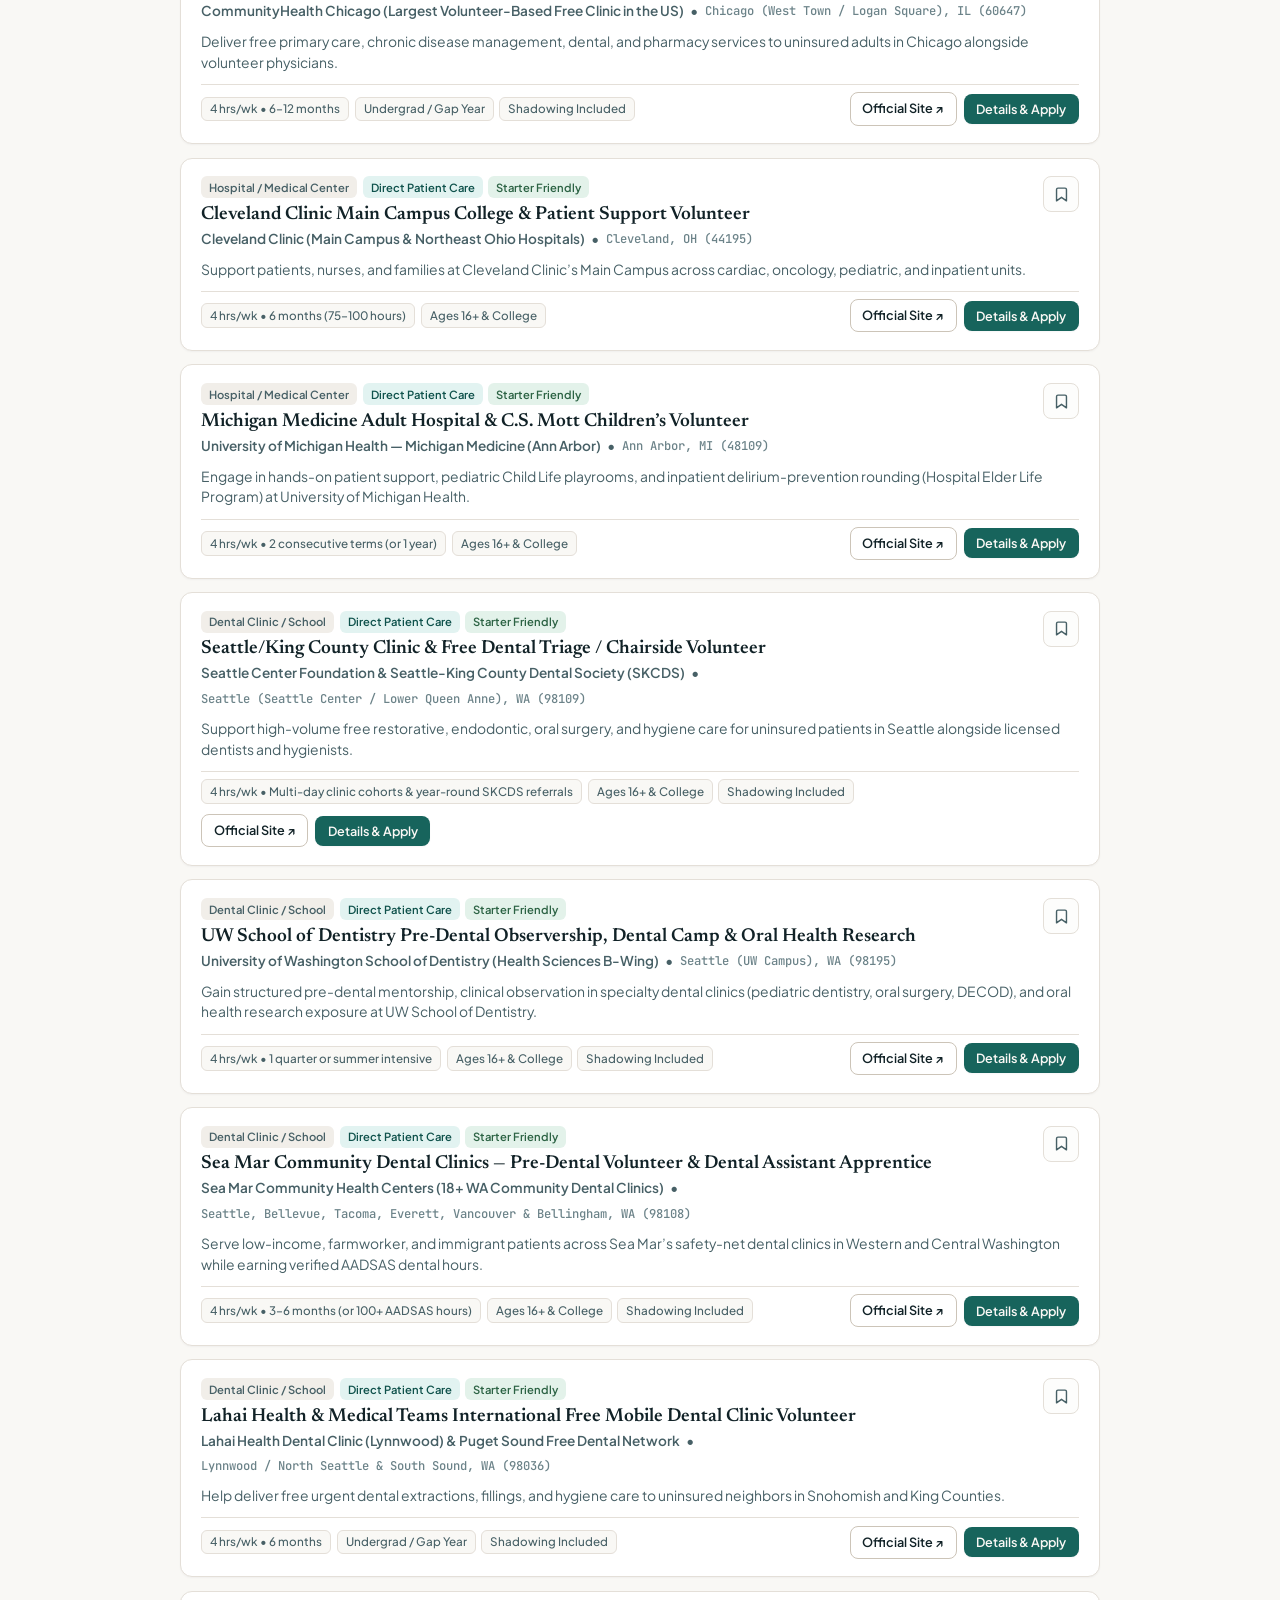
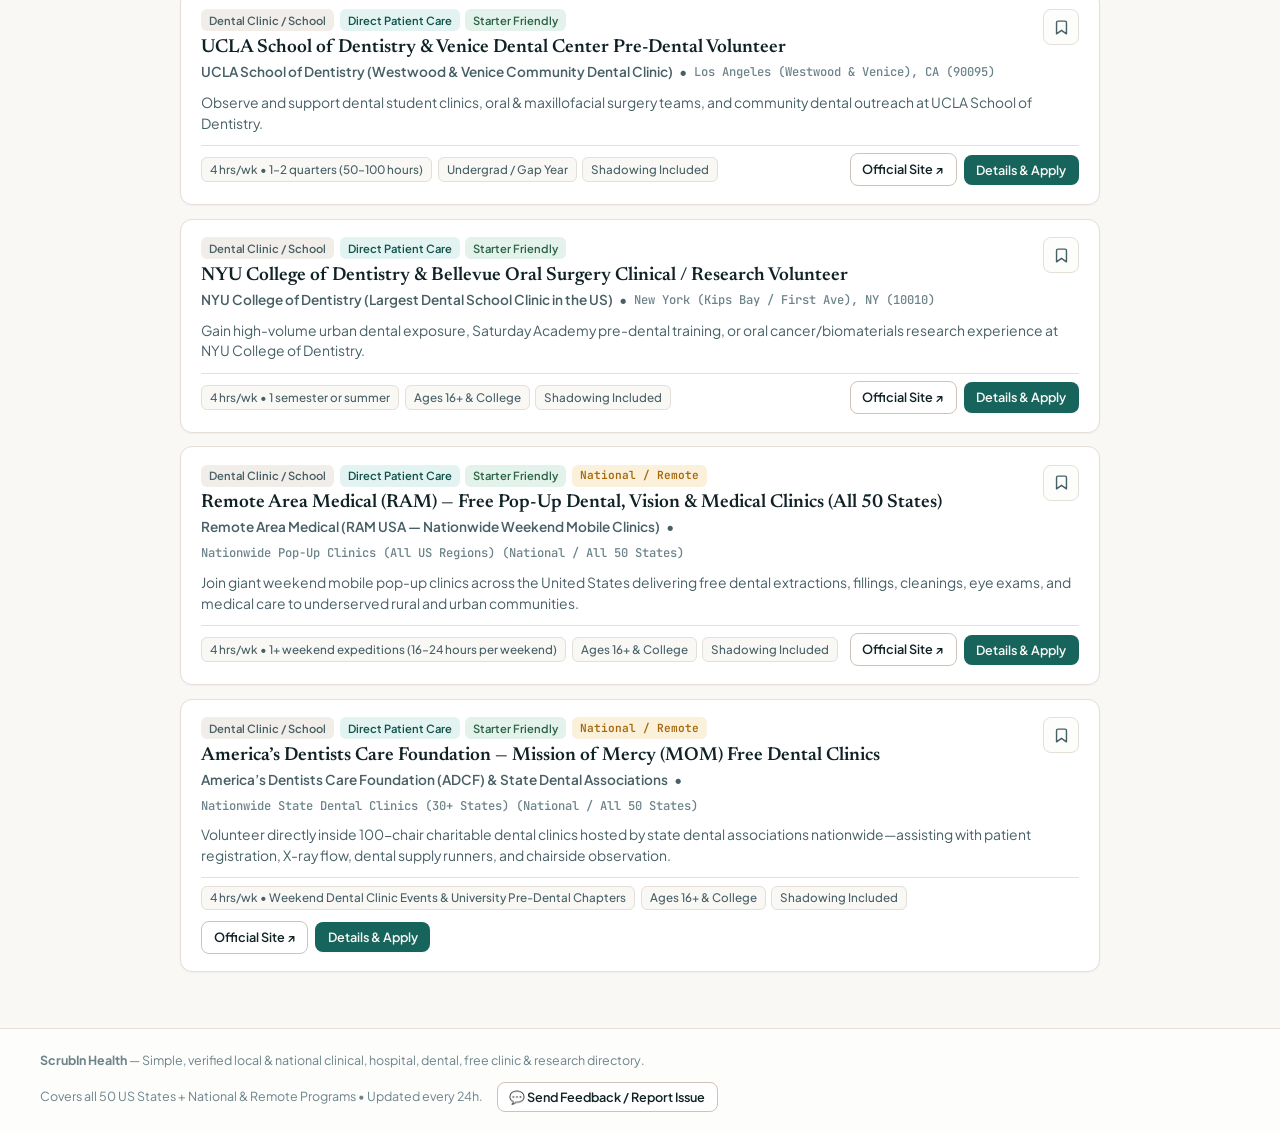
==== commit 6284c6c8: "Deploy ScrubIn Health updates (2026-10-03 22:16 UTC)" ====
--- a/index.html
+++ b/index.html
@@ -14,7 +14,7 @@
   <link rel="preconnect" href="https://fonts.googleapis.com" />
   <link rel="preconnect" href="https://fonts.gstatic.com" crossorigin />
   <link href="https://fonts.googleapis.com/css2?family=JetBrains+Mono:wght@500;600;700&amp;family=Newsreader:ital,opsz,wght@0,6..72,500;0,6..72,600;1,6..72,500&amp;family=Plus+Jakarta+Sans:wght@400;500;600;700&amp;display=swap" rel="stylesheet" />
-  <link rel="stylesheet" href="/index.css?v=8" />
+  <link rel="stylesheet" href="/index.css?v=9" />
 </head>
 <body>
 
--- a/index.css
+++ b/index.css
@@ -25,6 +25,9 @@
   --accent-primary-hover: hsl(174, 67%, 18%);
   --accent-primary-soft: hsl(172, 42%, 92%);
   --accent-primary-text: hsl(174, 70%, 19%);
+  --teal-deep: hsl(178, 34%, 13%);
+  --teal-primary: hsl(174, 63%, 24%);
+  --teal-soft: hsl(172, 42%, 92%);
 
   --accent-warm: hsl(16, 72%, 44%);
   --accent-warm-soft: hsl(18, 68%, 93%);
@@ -2081,8 +2084,9 @@
 }
 
 .specialty-tab-pill.active {
-  background-color: var(--teal-deep);
+  background-color: var(--accent-primary, #17645c);
   color: #ffffff;
-  border-color: var(--teal-deep);
-  box-shadow: 0 2px 6px rgba(22, 44, 43, 0.16);
-}
+  font-weight: 700;
+  border-color: var(--accent-primary, #17645c);
+  box-shadow: 0 2px 6px rgba(22, 44, 43, 0.18);
+}
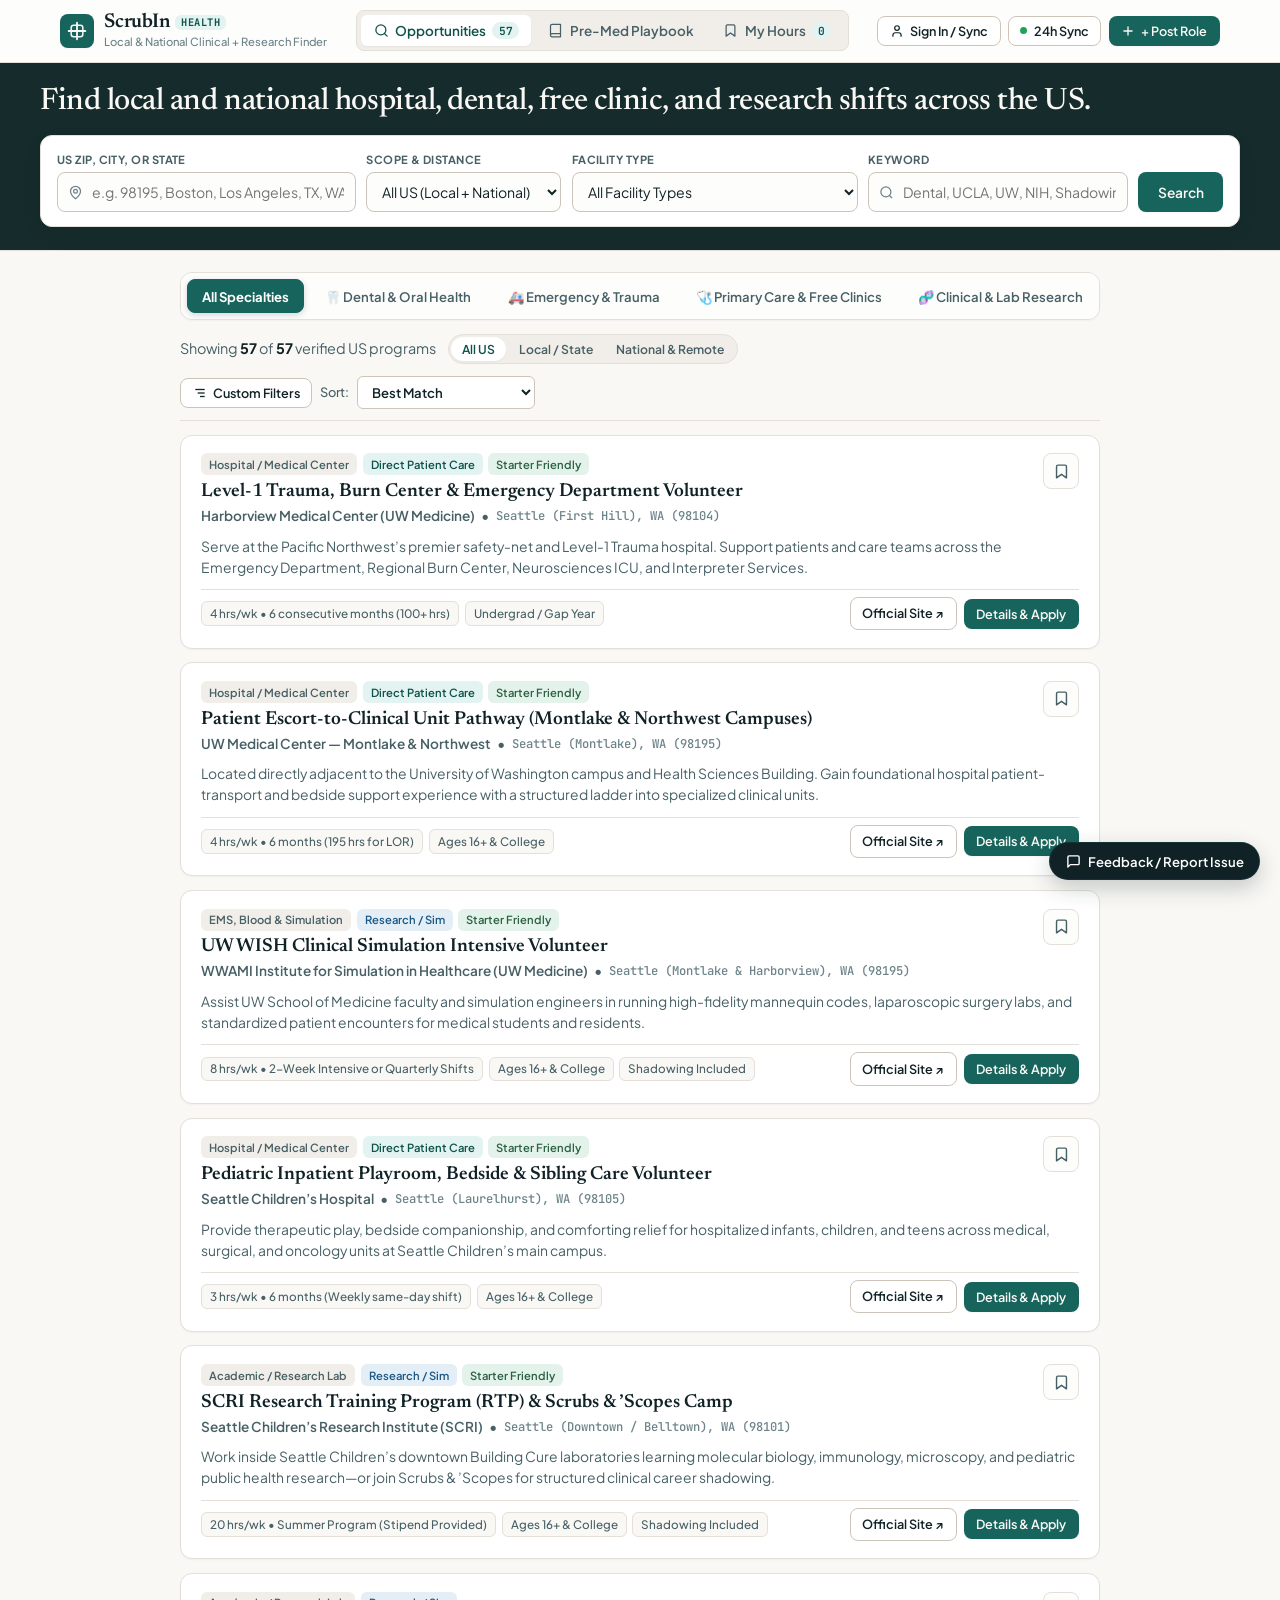
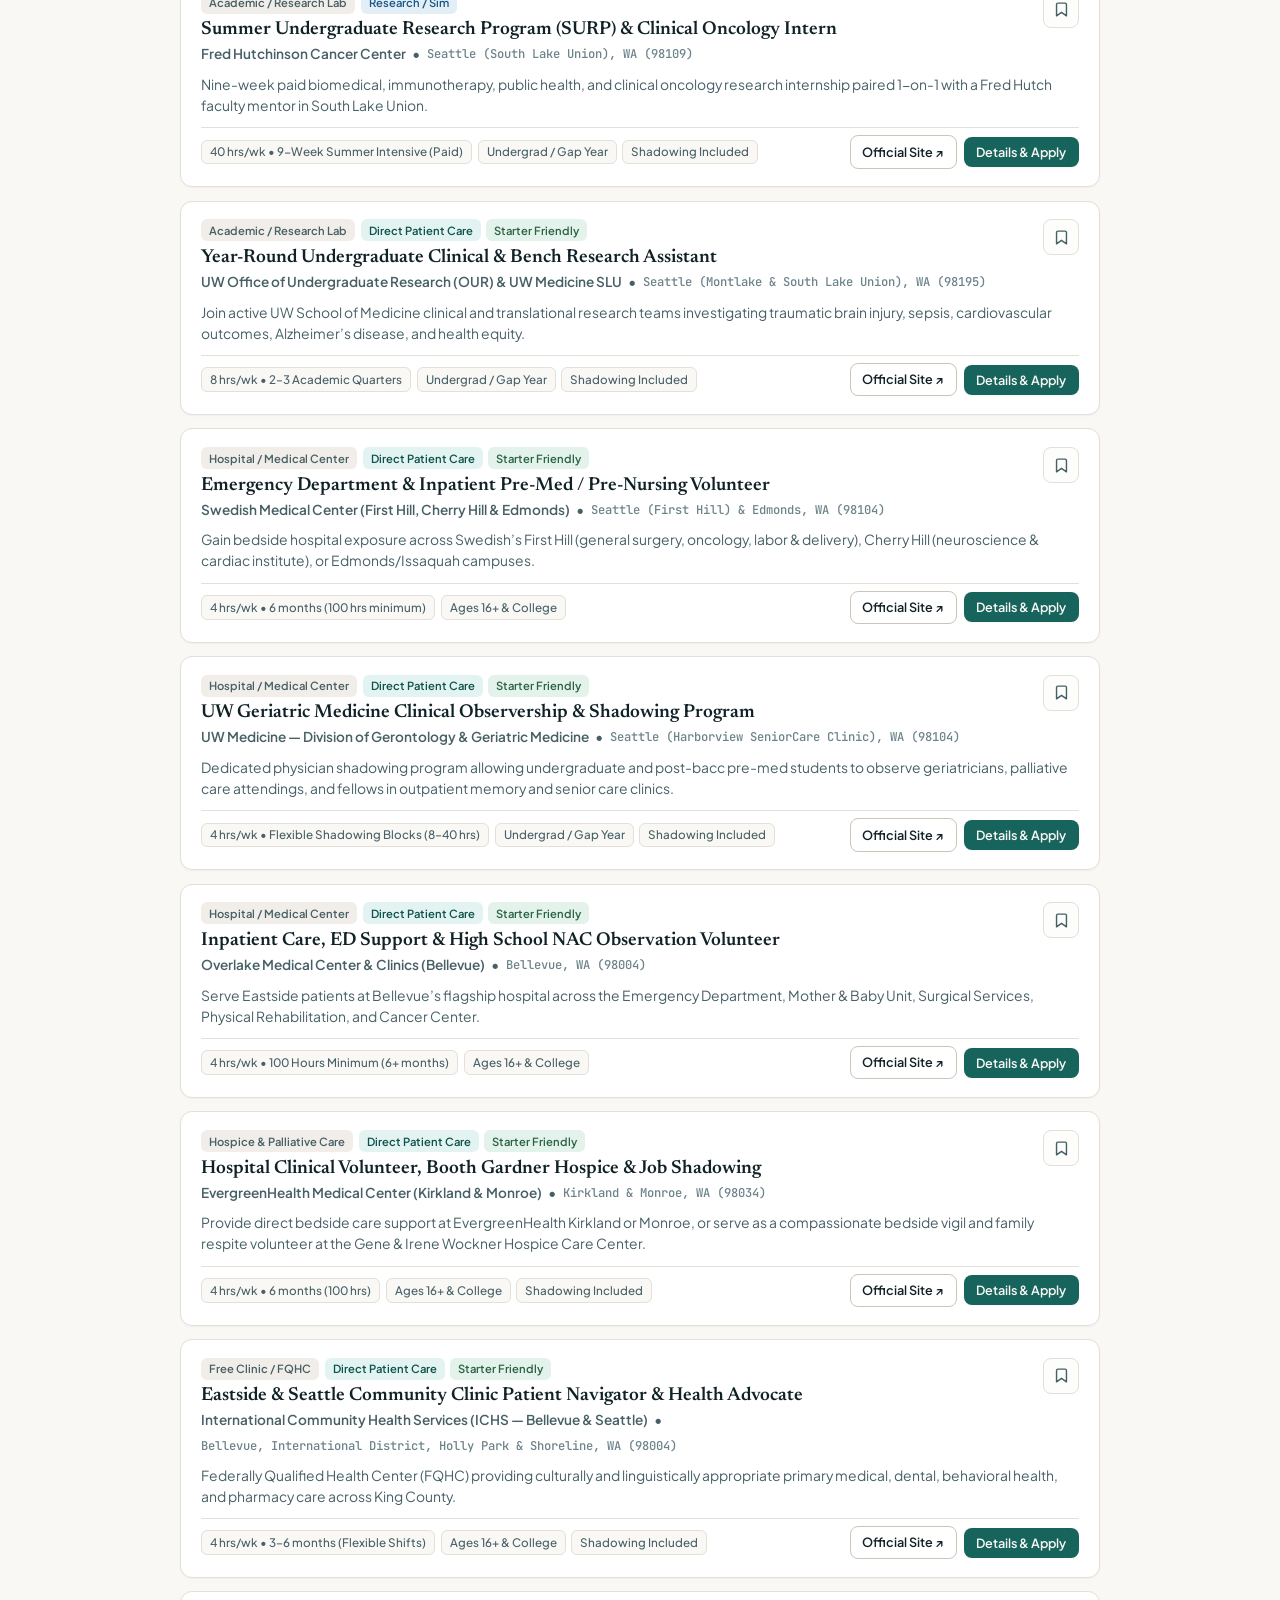
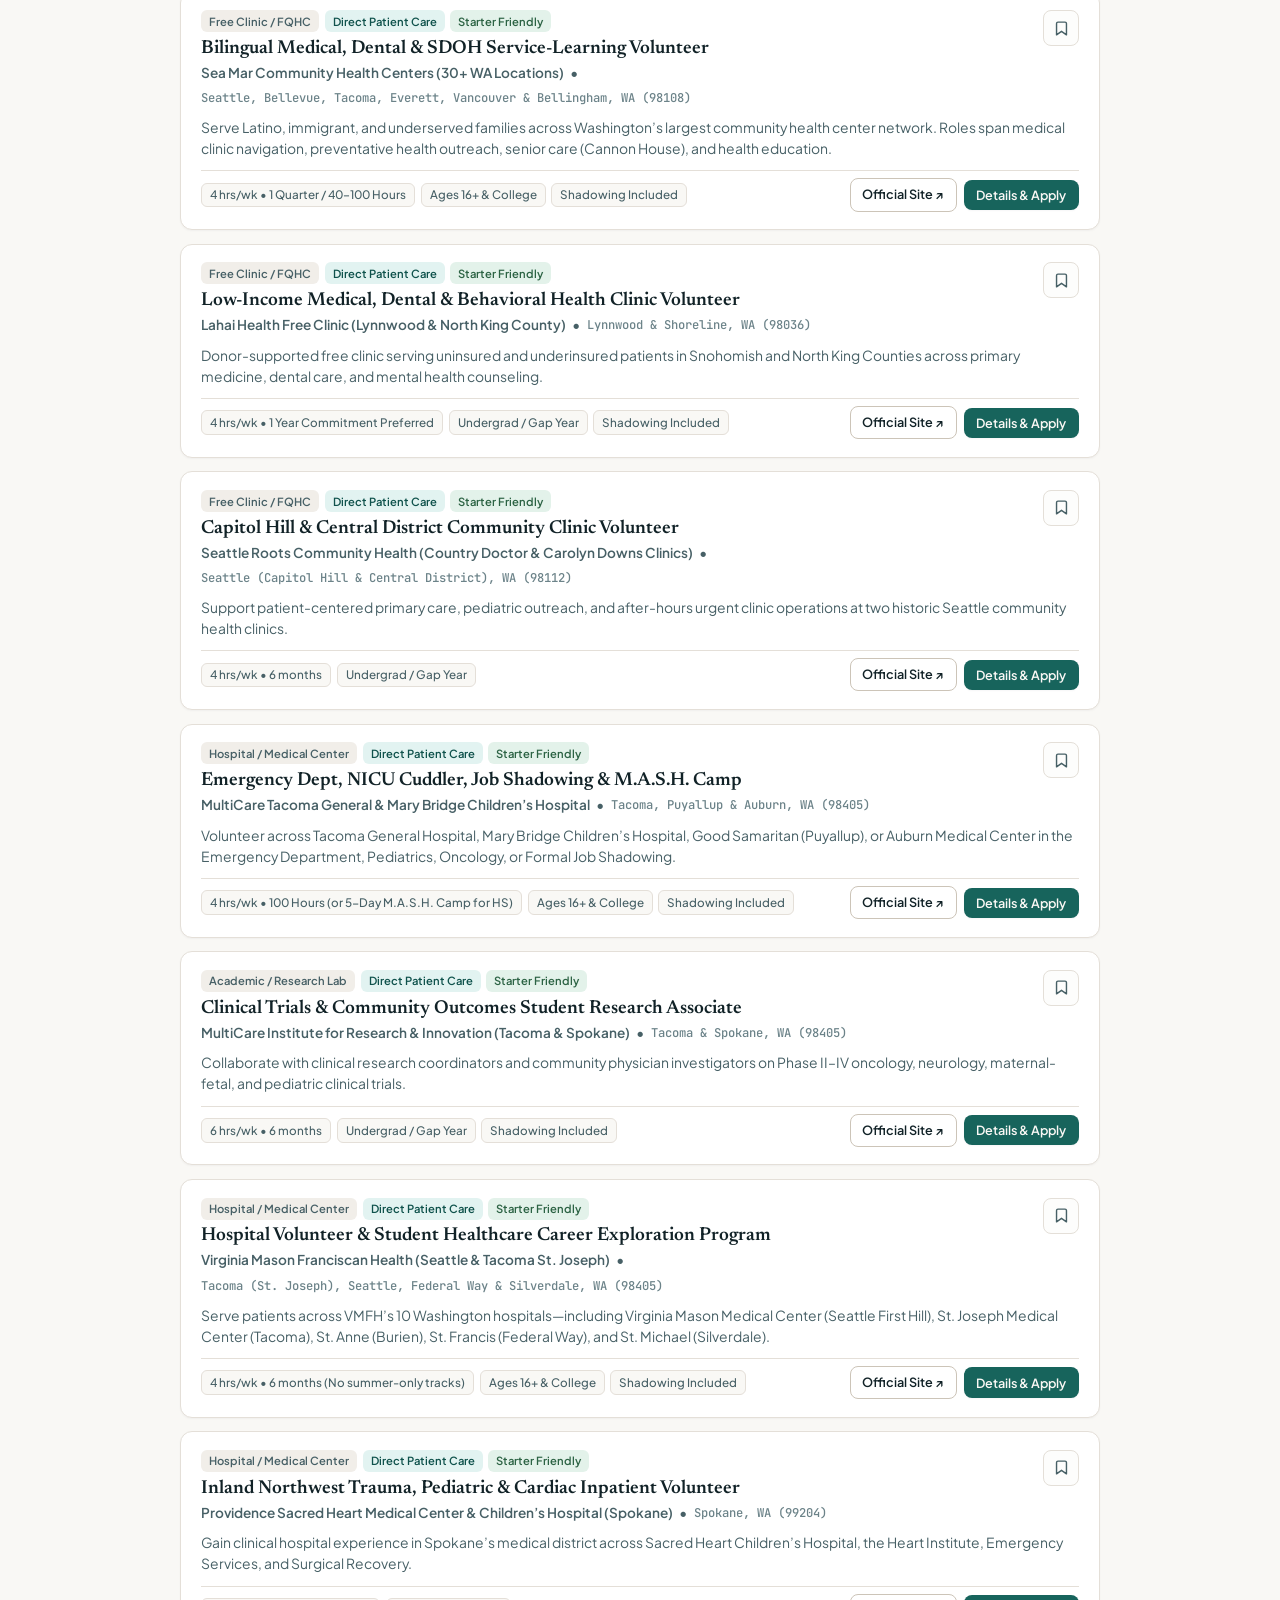
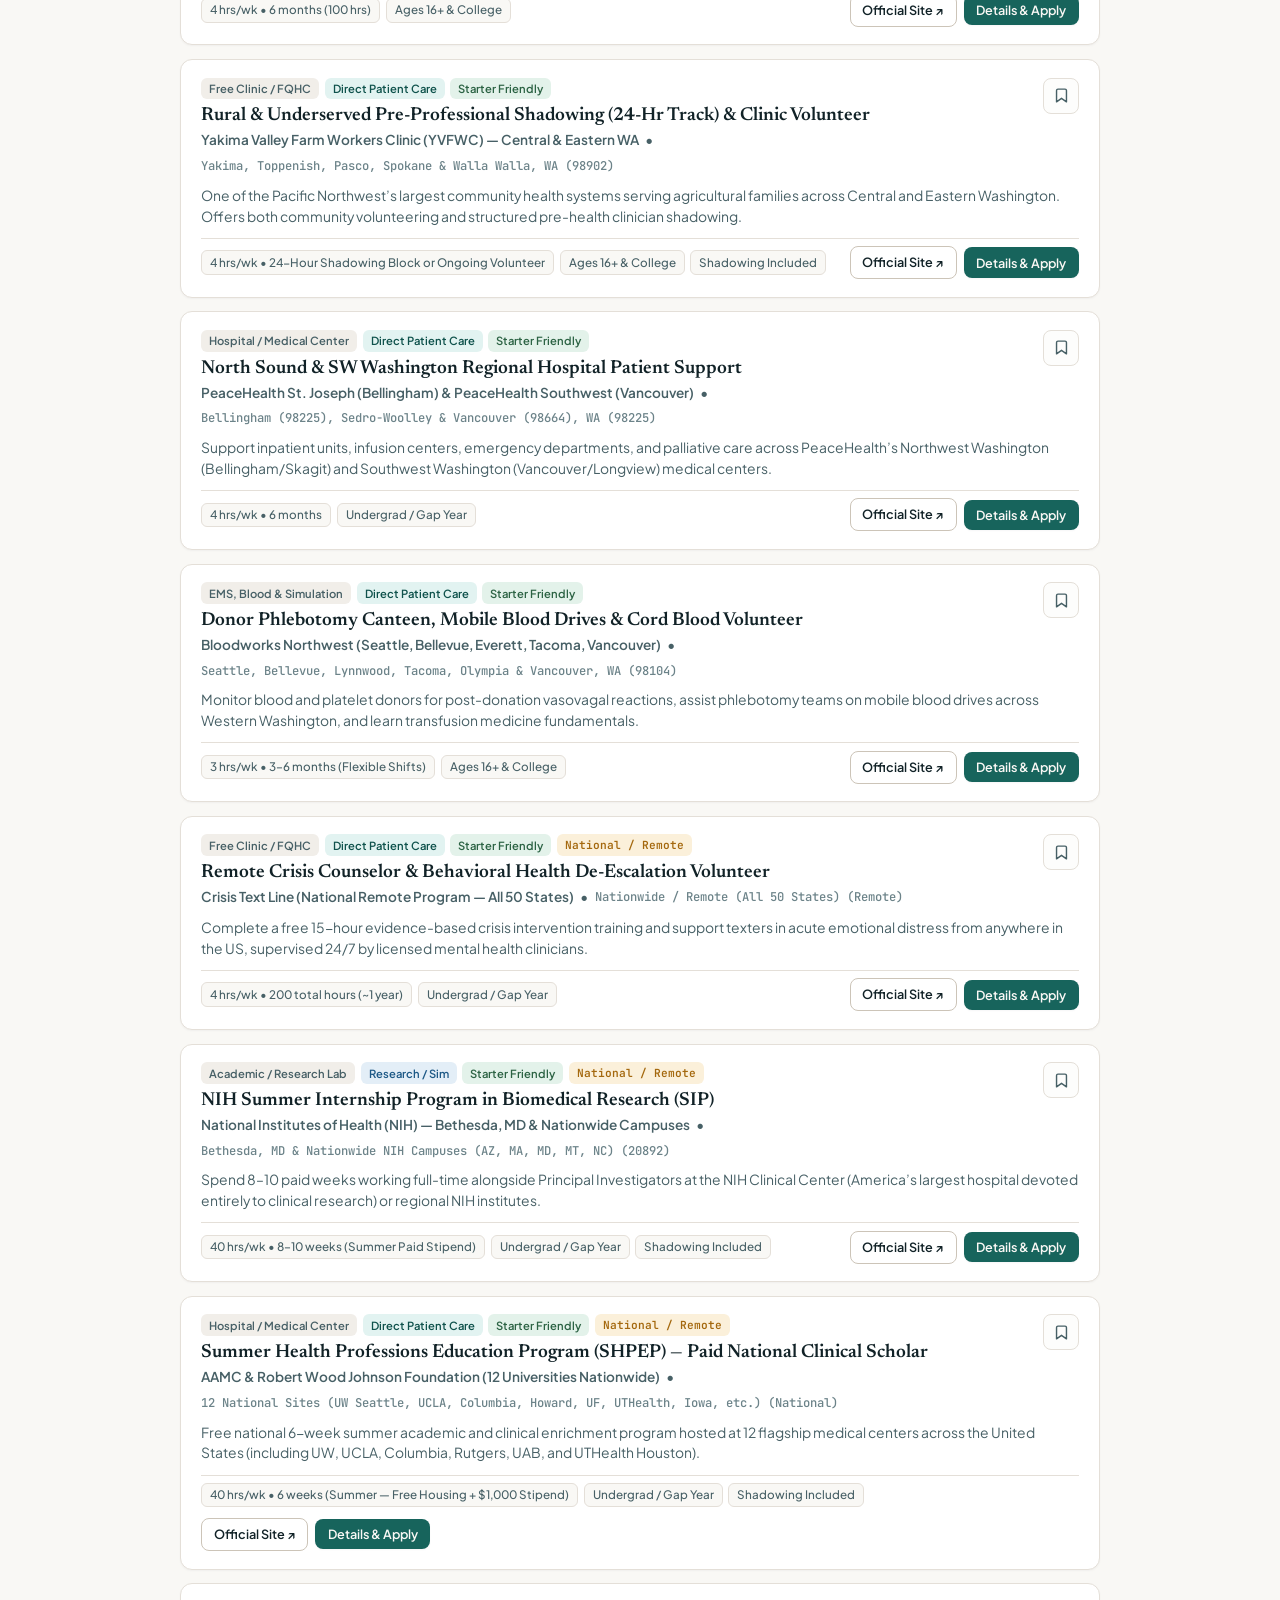
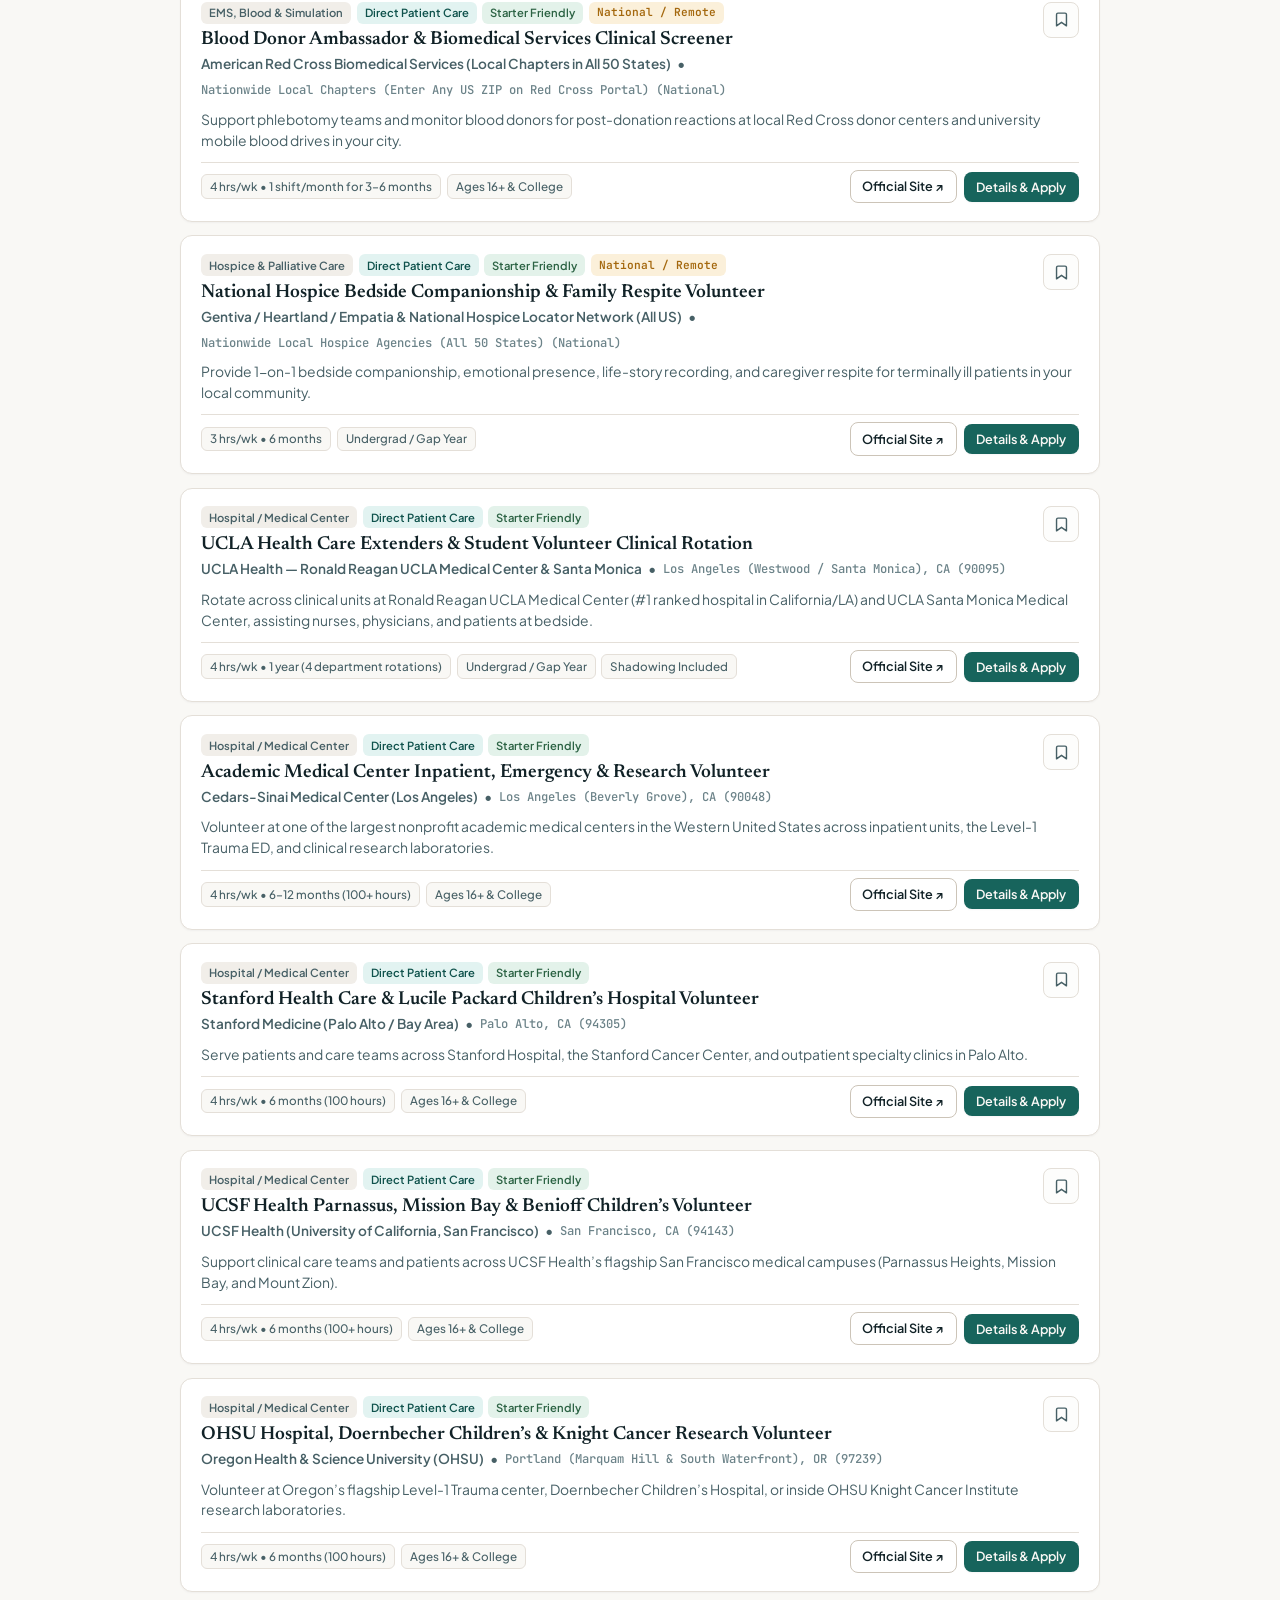
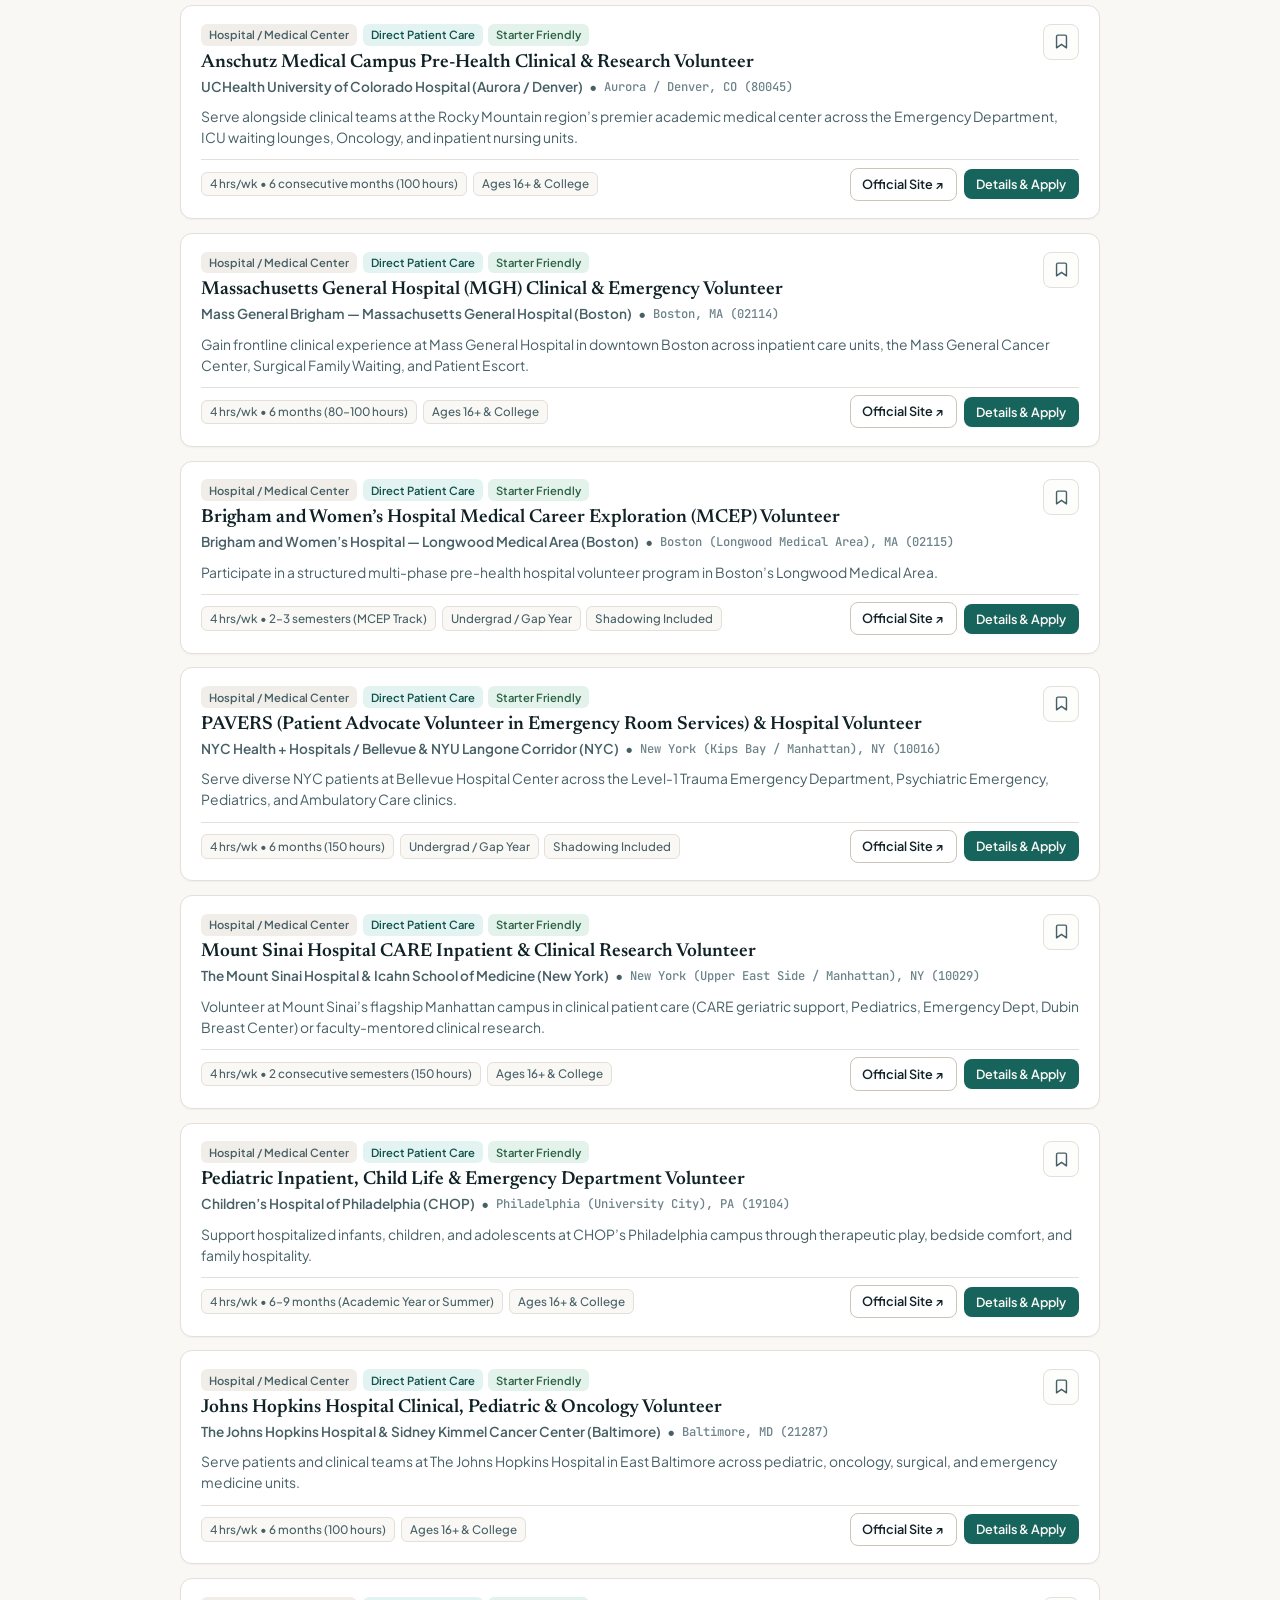
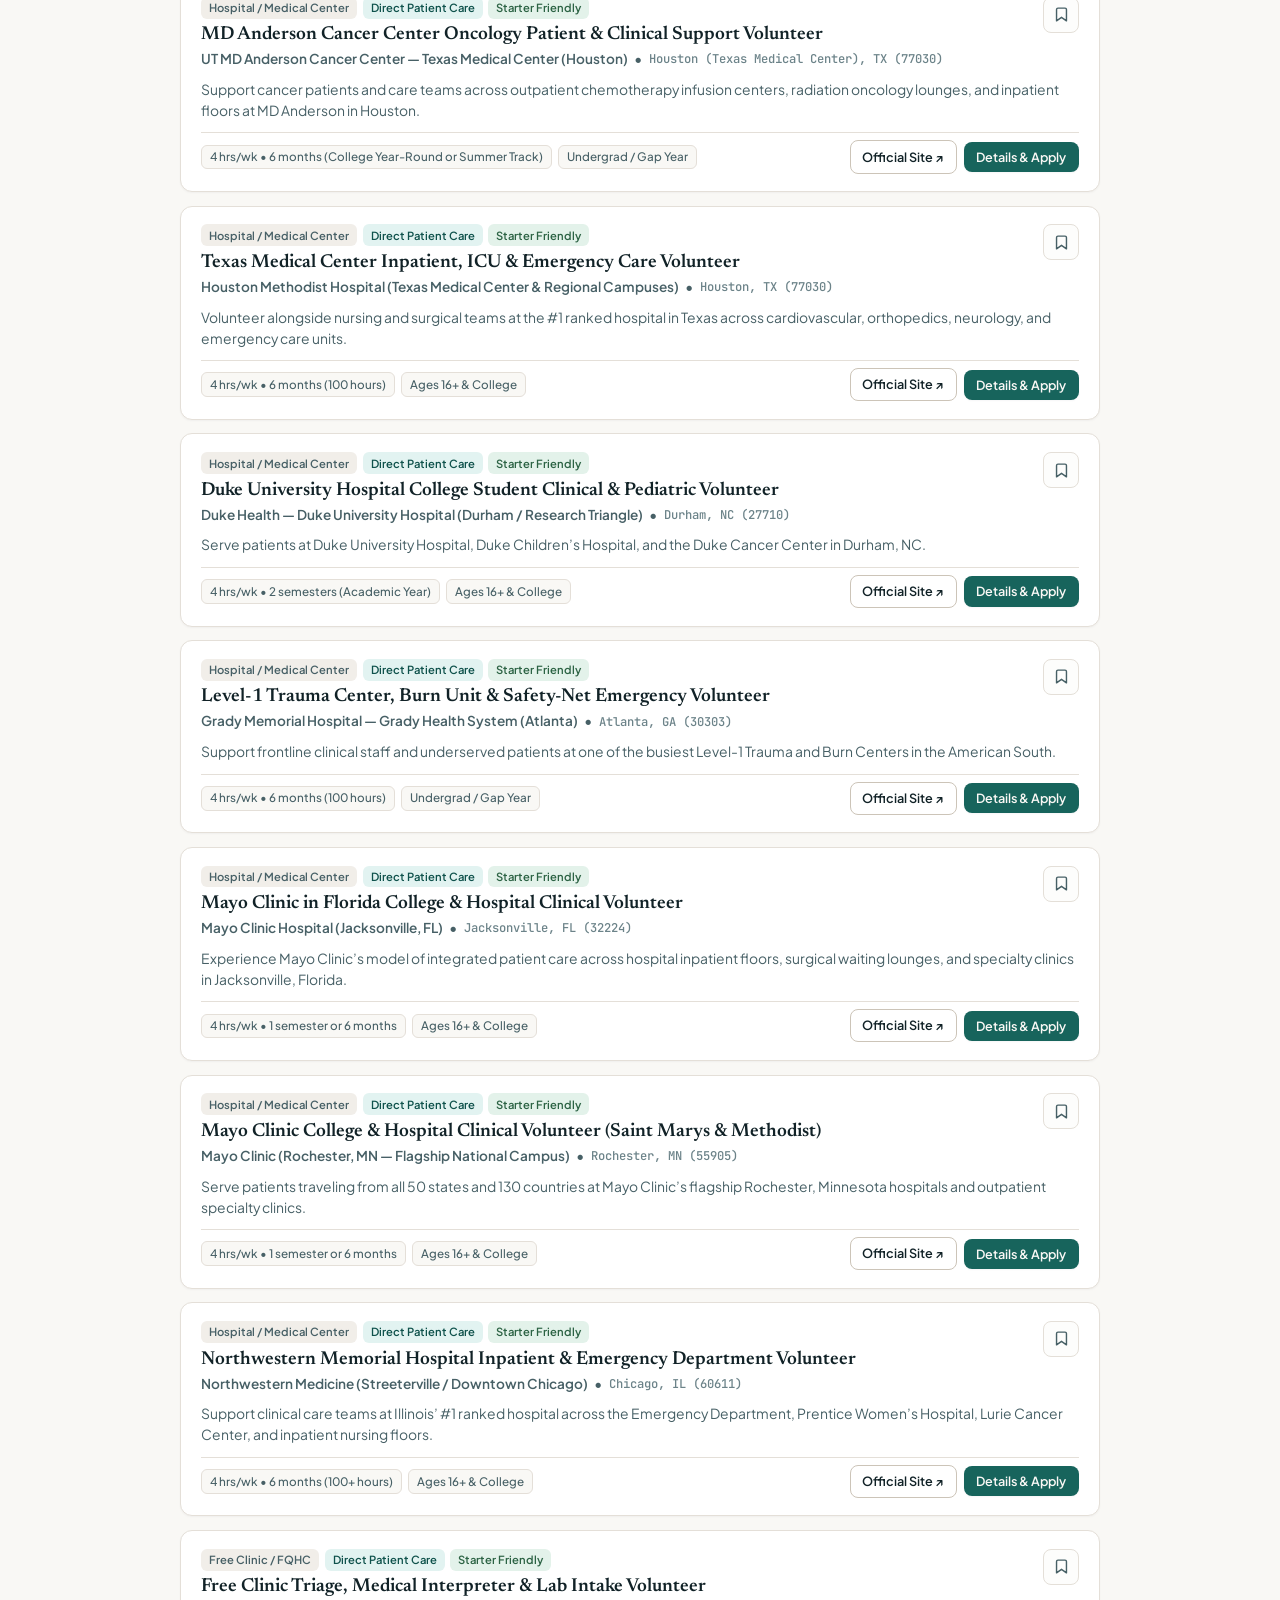
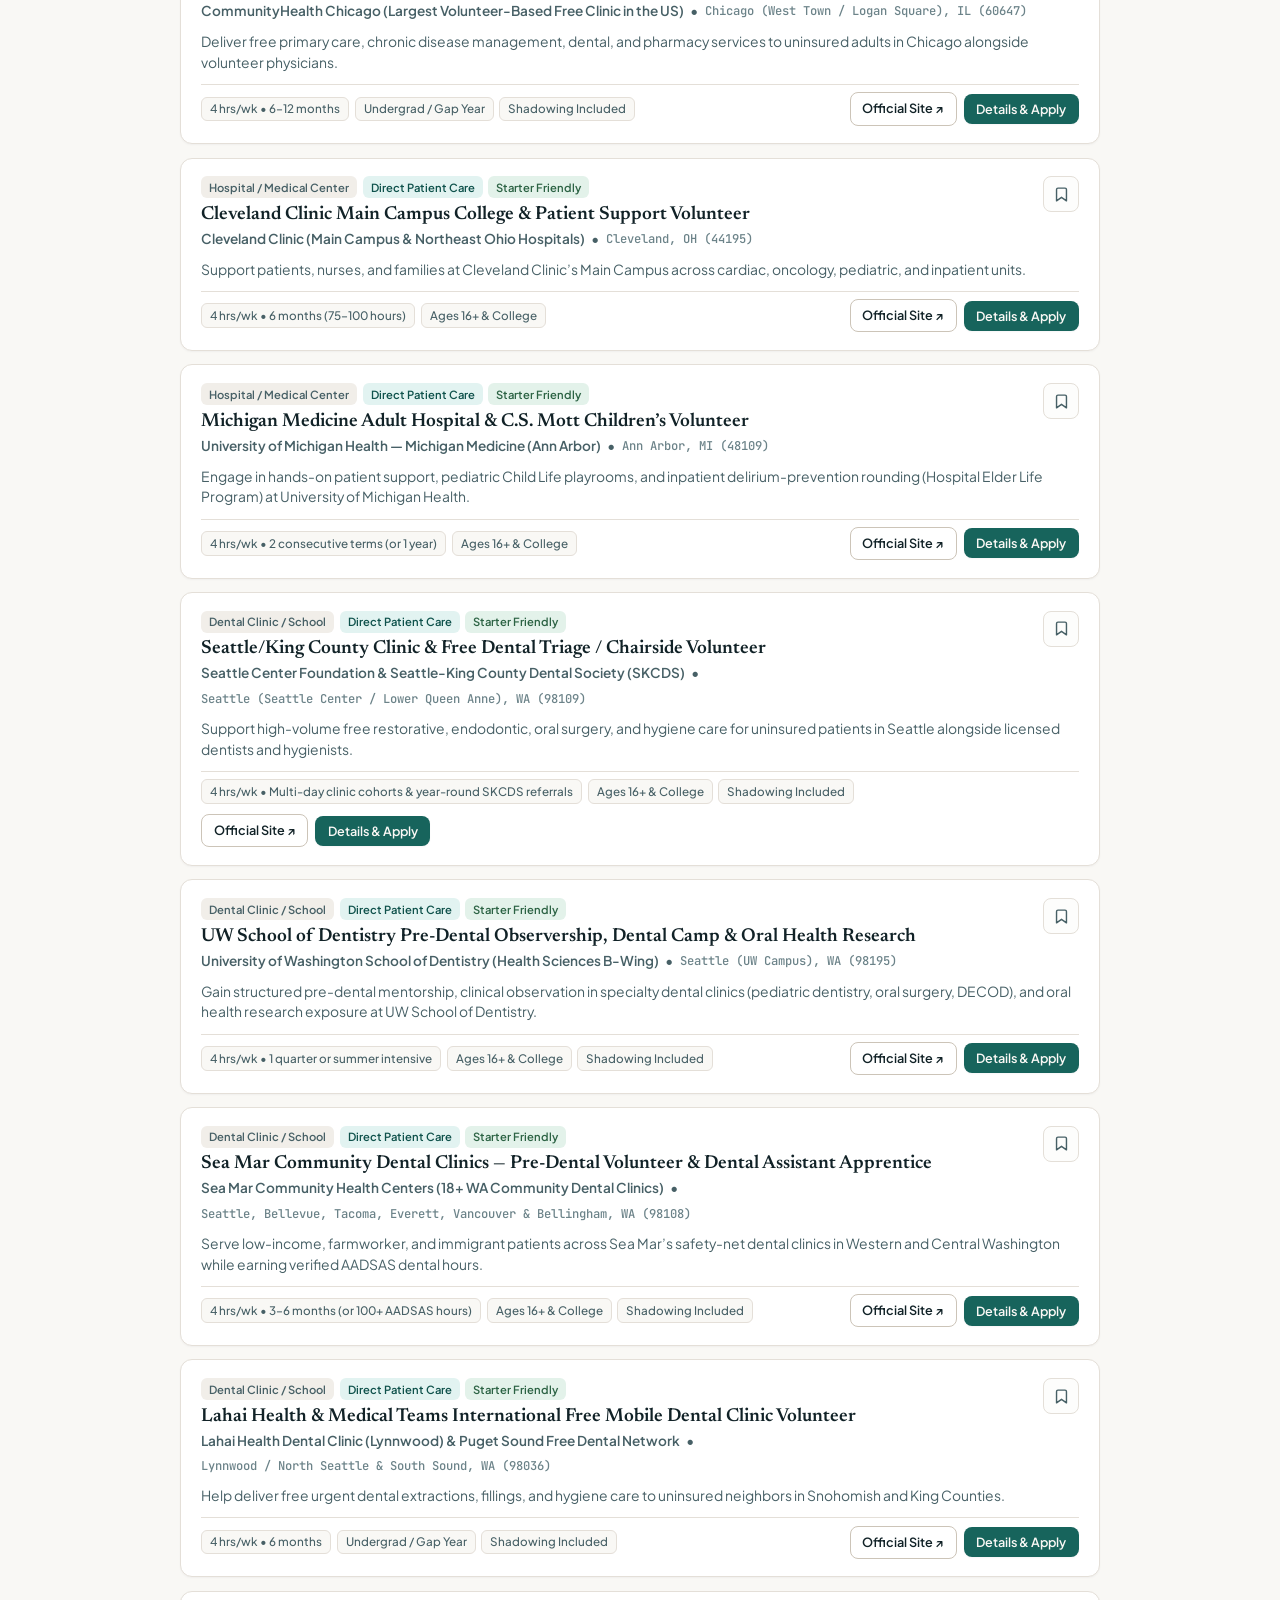
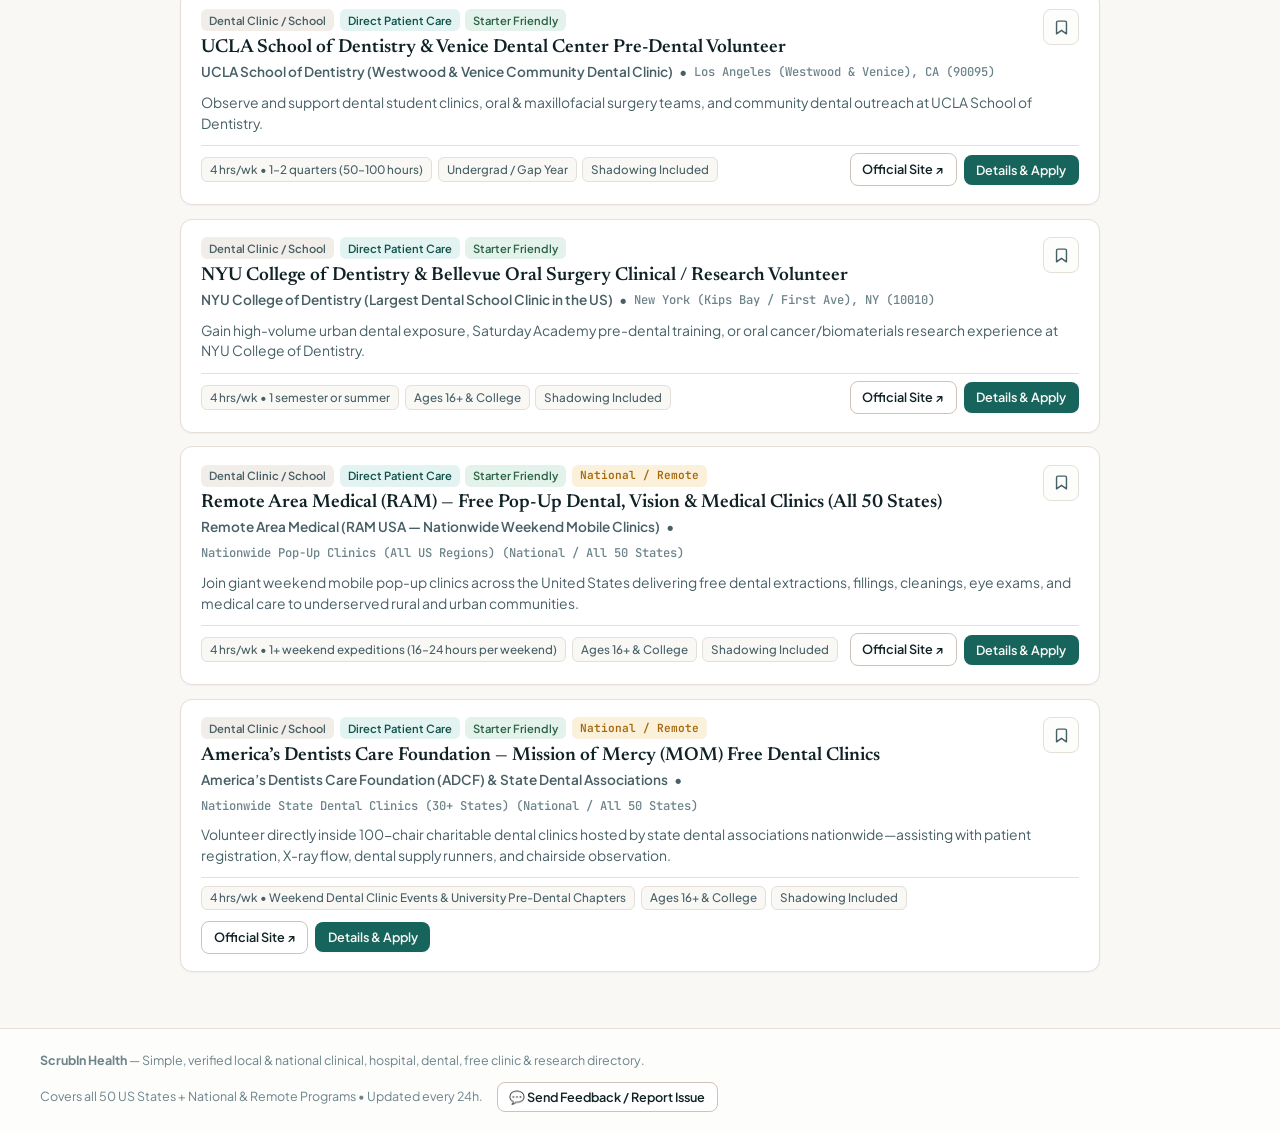
==== commit c5dc6be3: "Deploy ScrubIn Health updates (2026-10-19 02:59 UTC)" ====
--- a/index.html
+++ b/index.html
@@ -864,6 +864,6 @@
     </div>
   </footer>
 
-  <script src="/app.js?v=12"></script>
+  <script src="/app.js?v=13"></script>
 </body>
 </html>
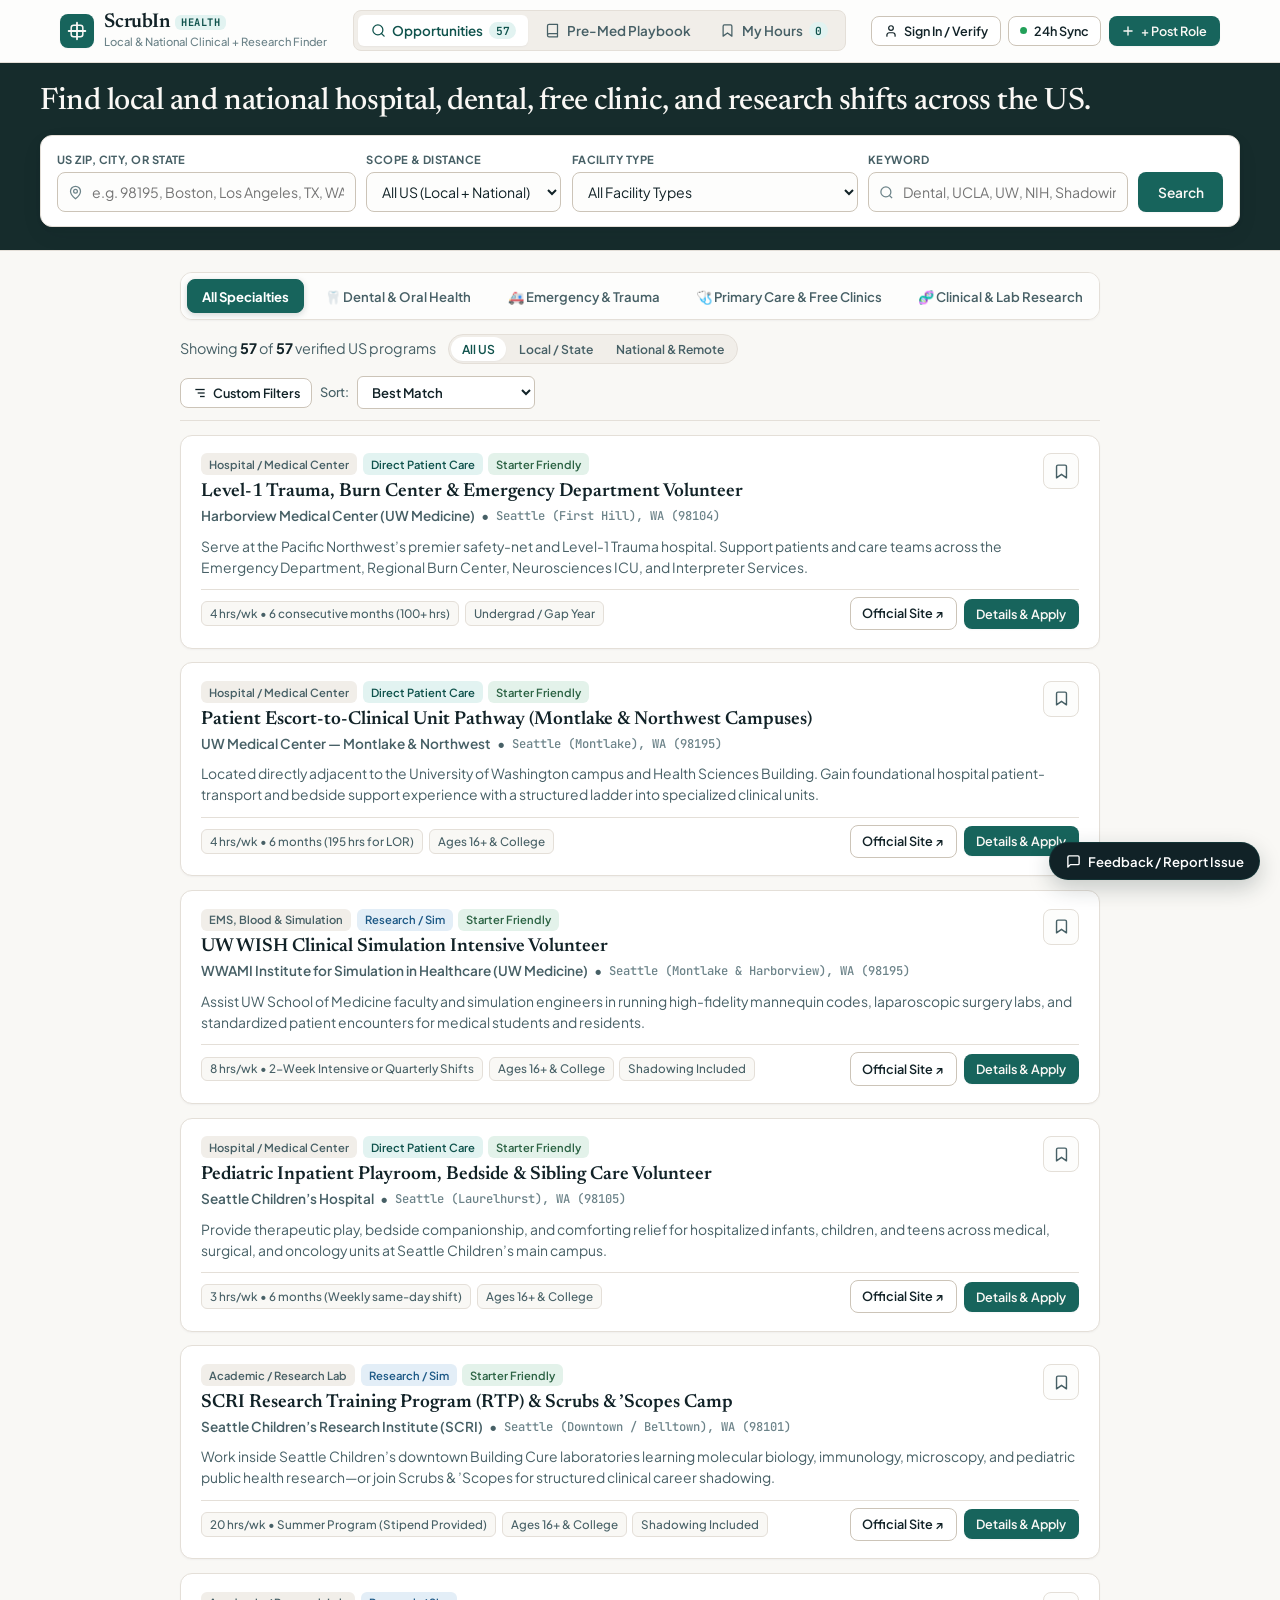
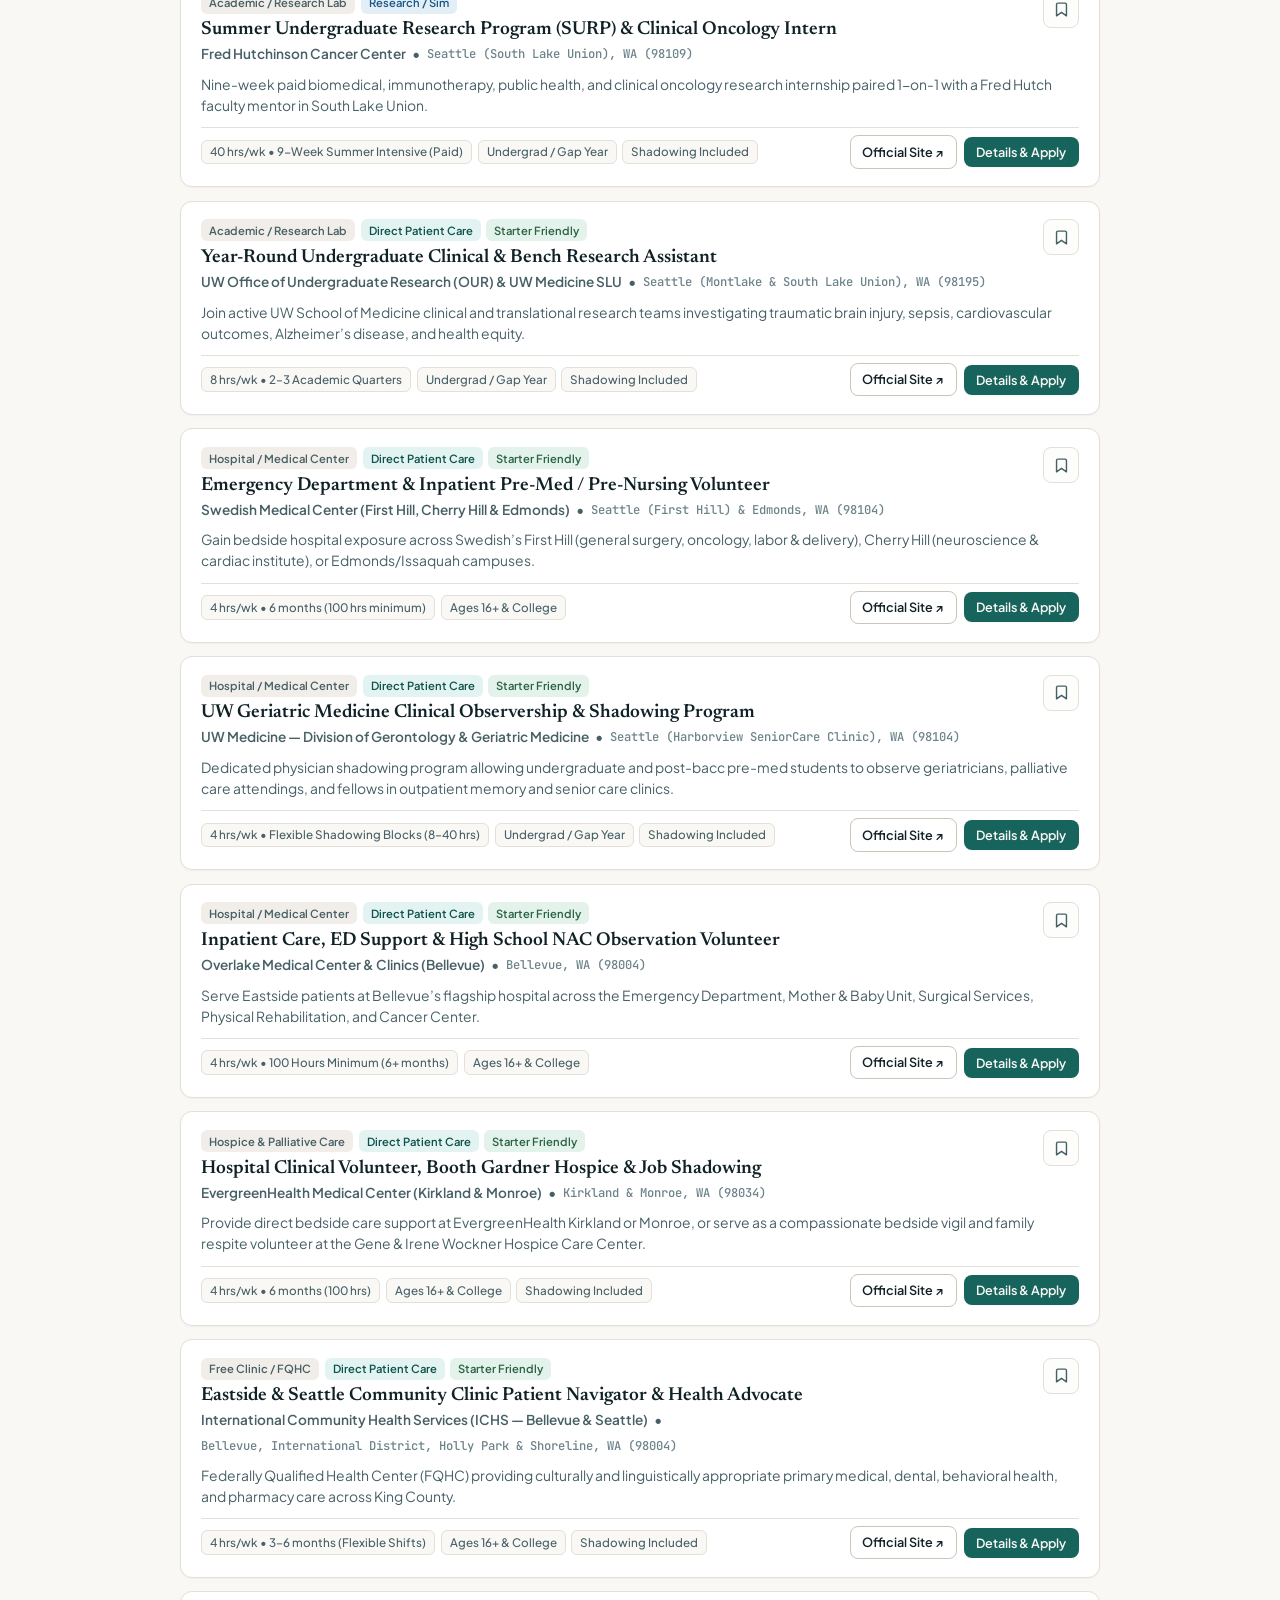
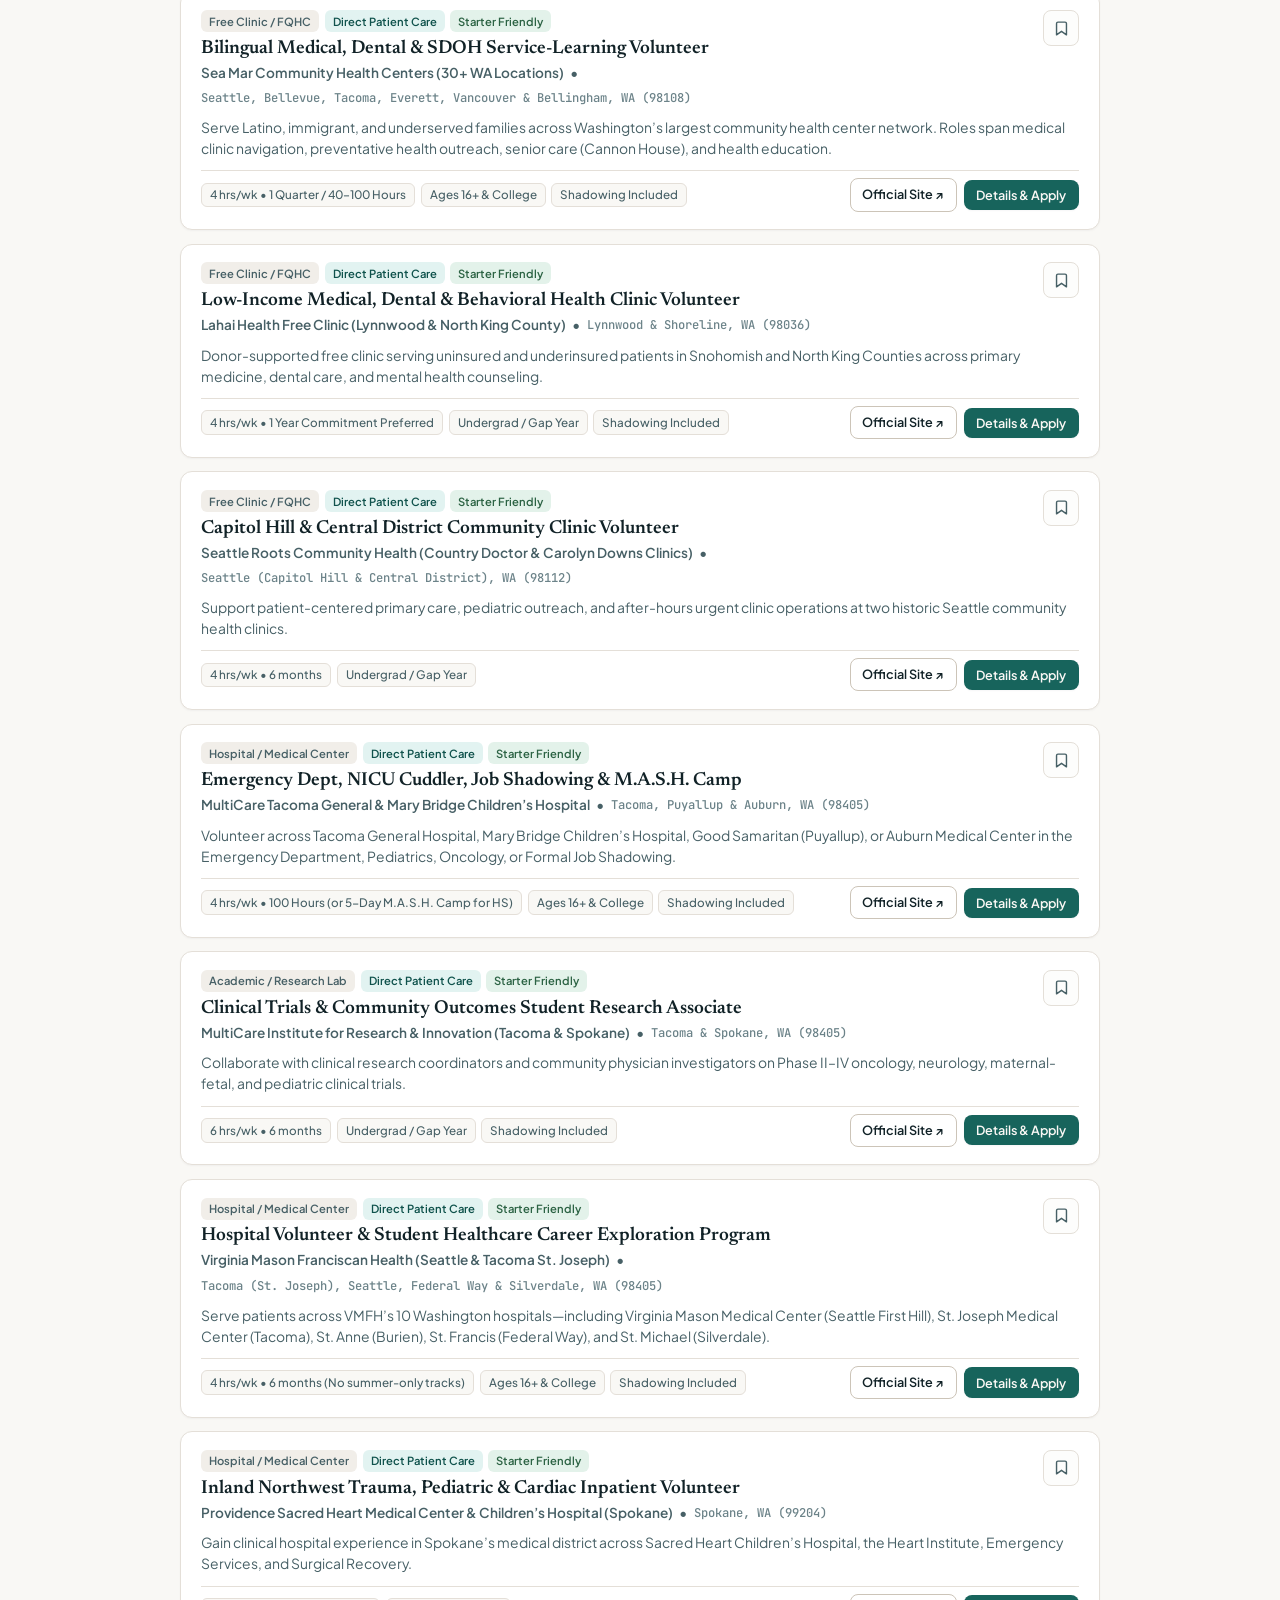
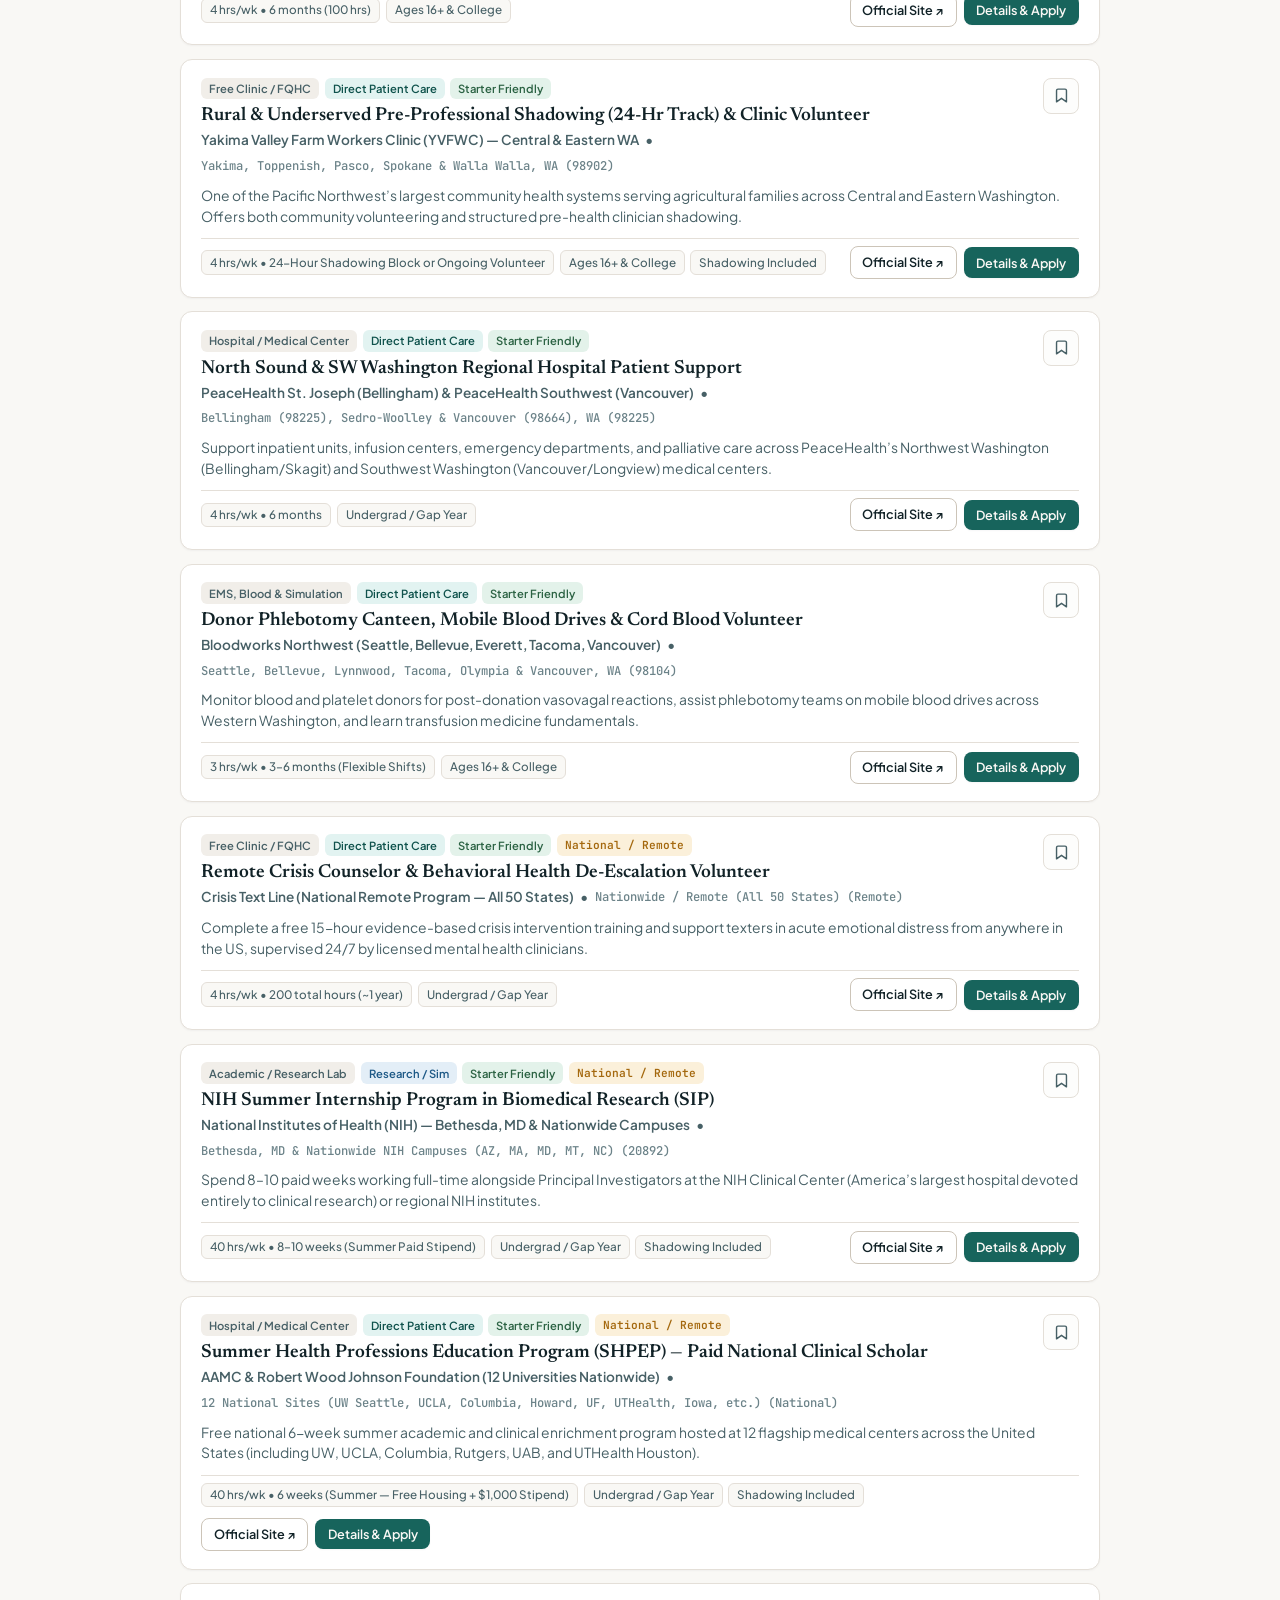
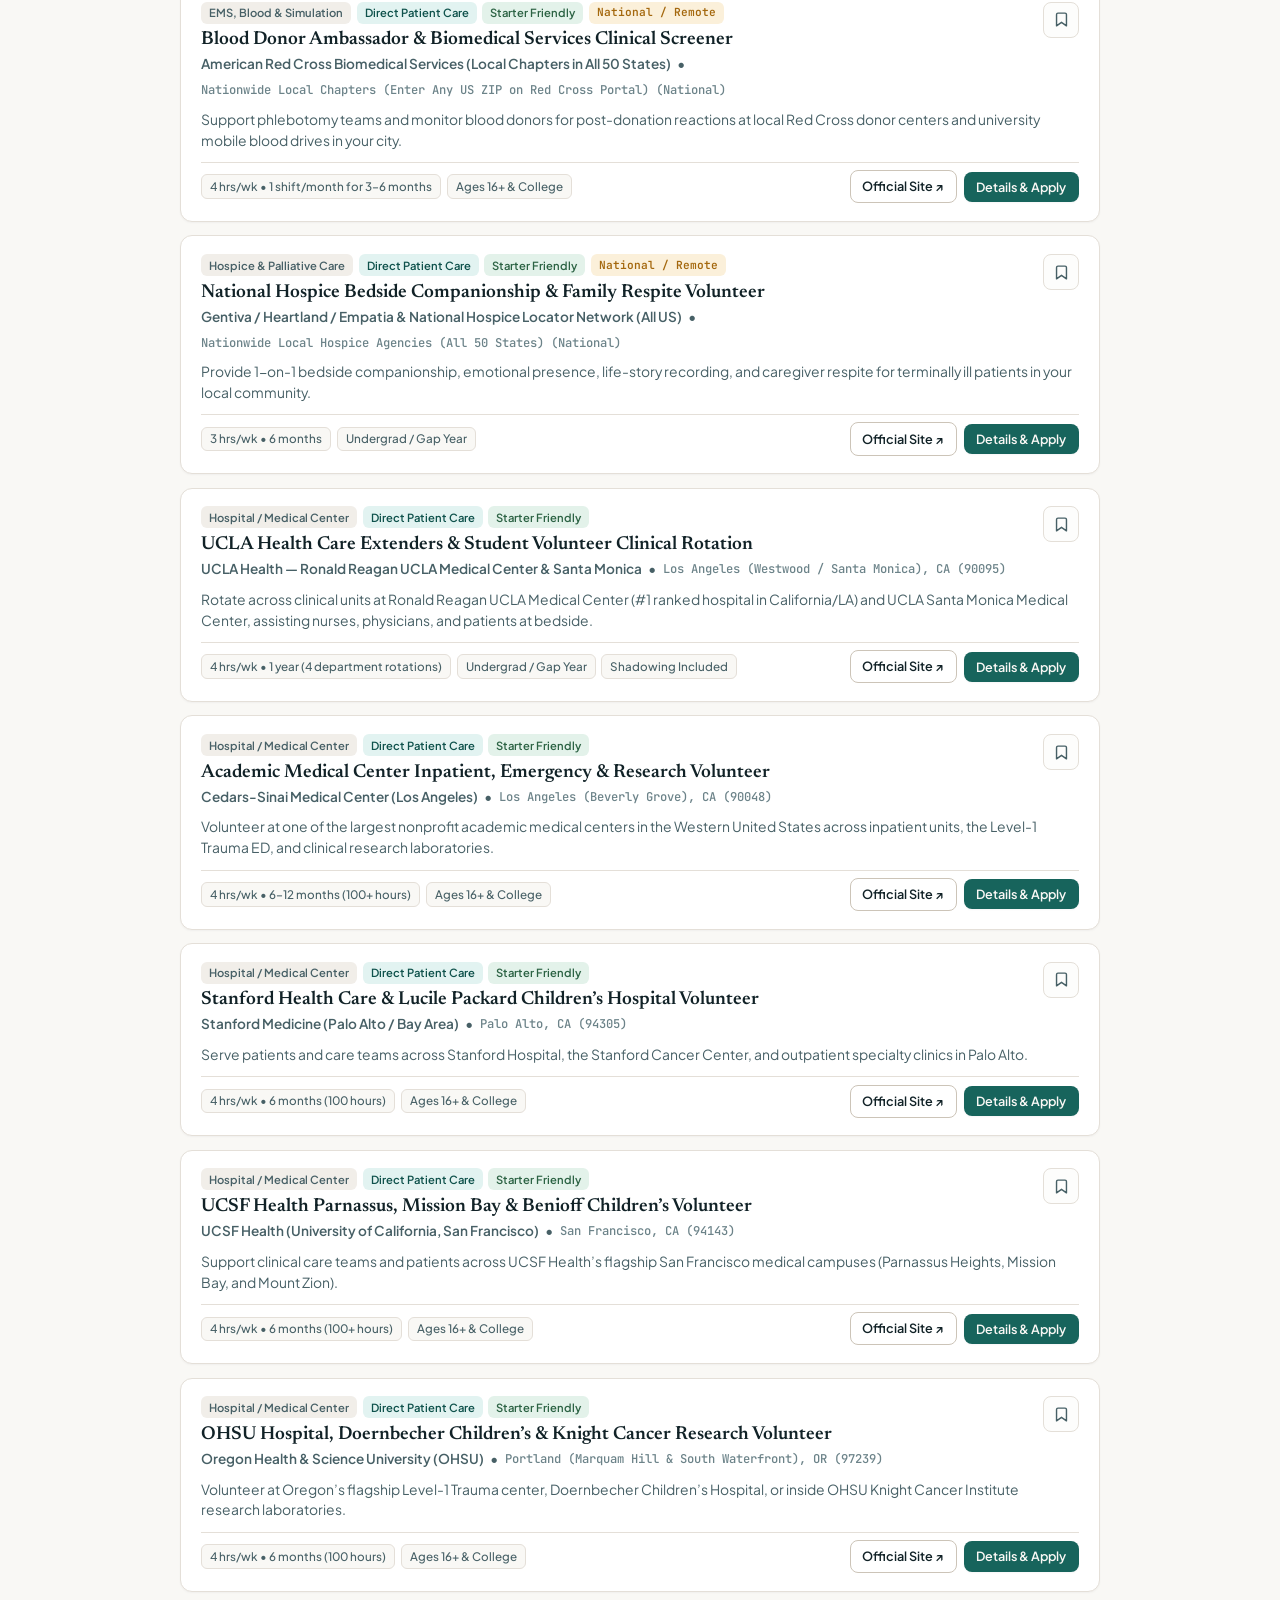
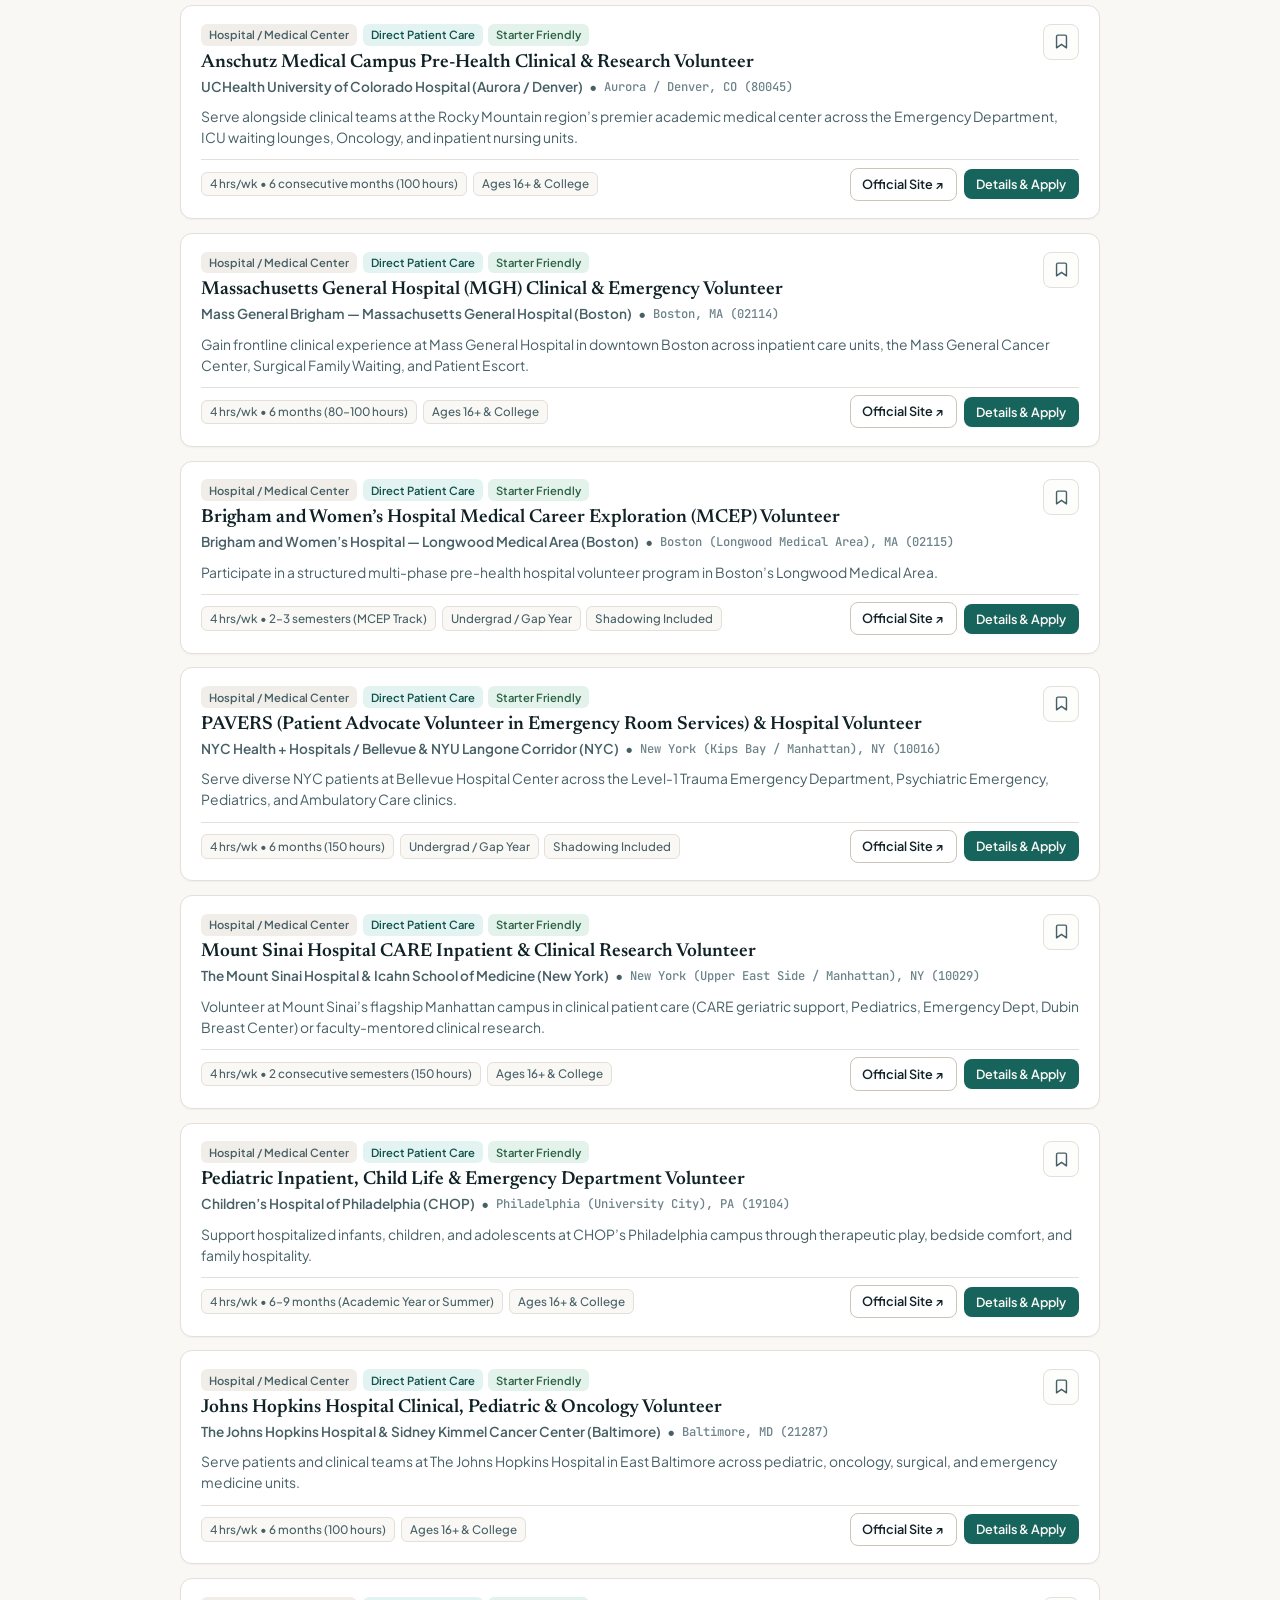
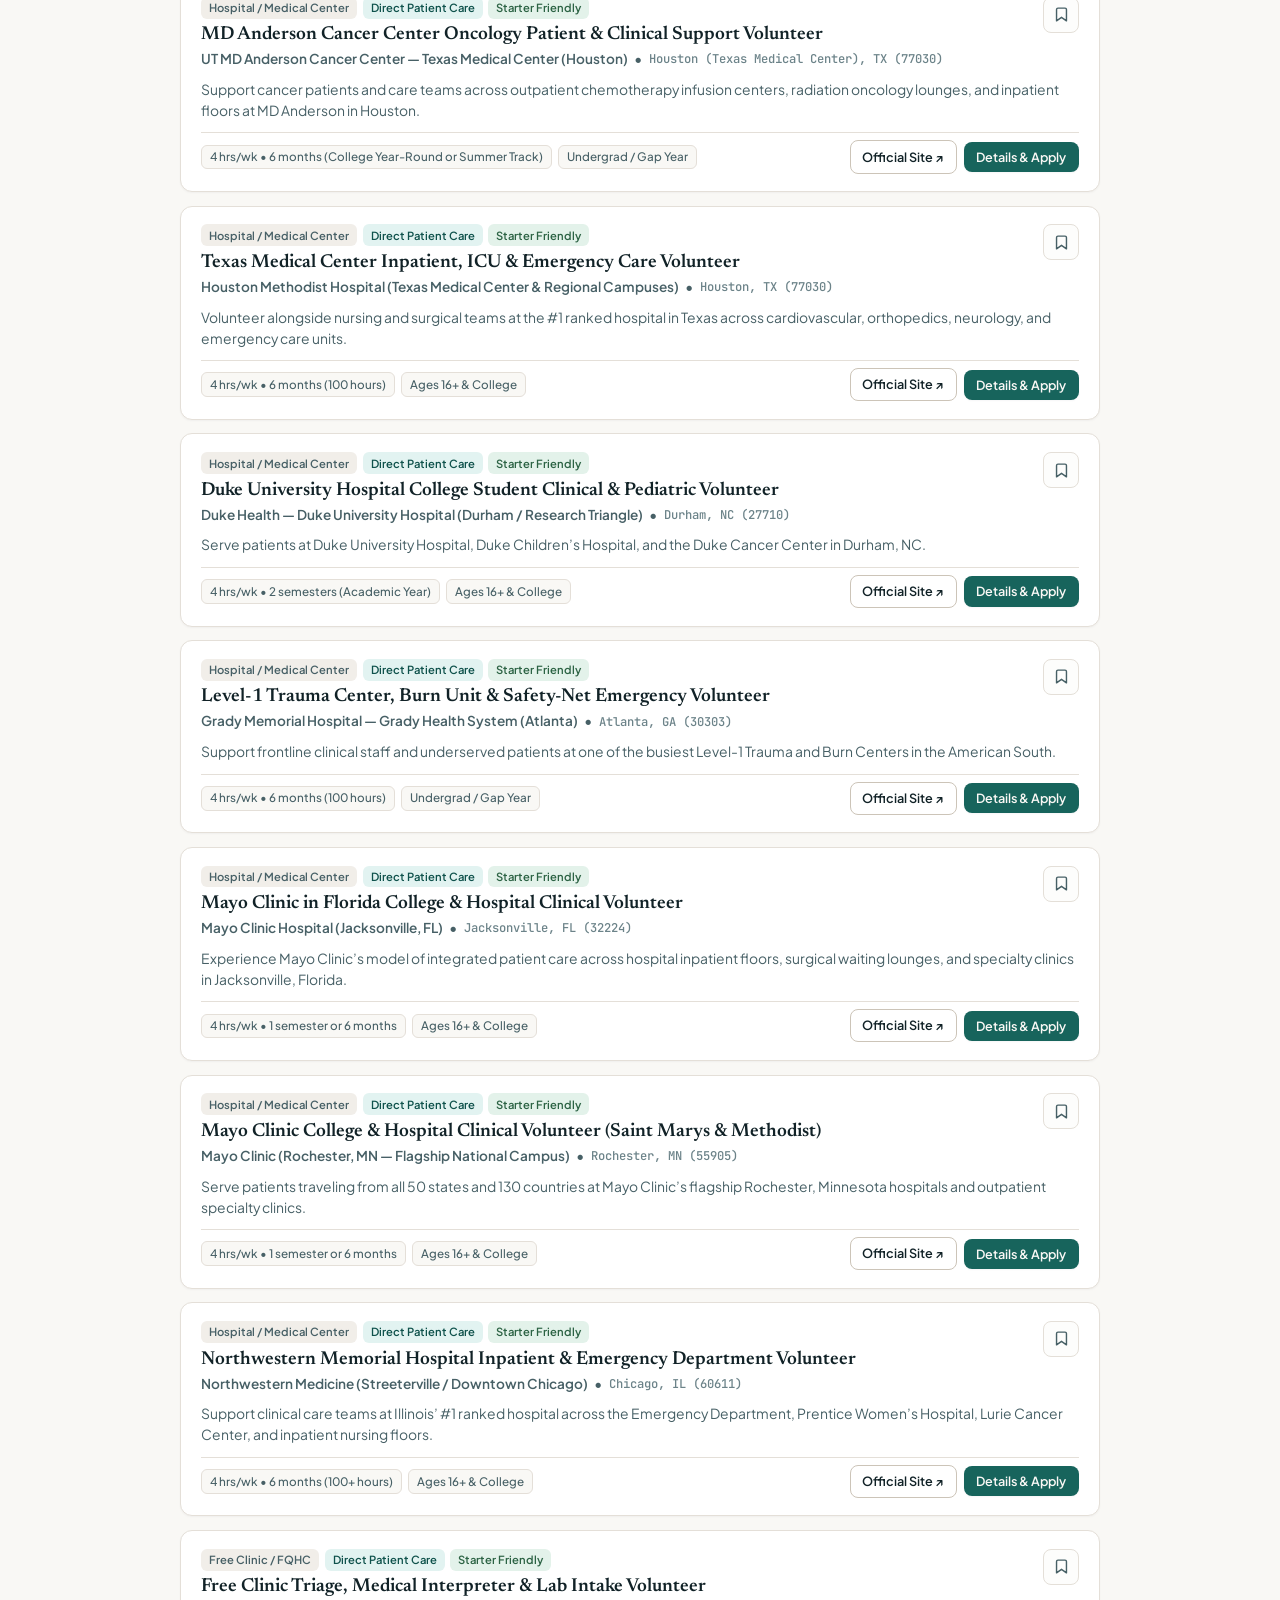
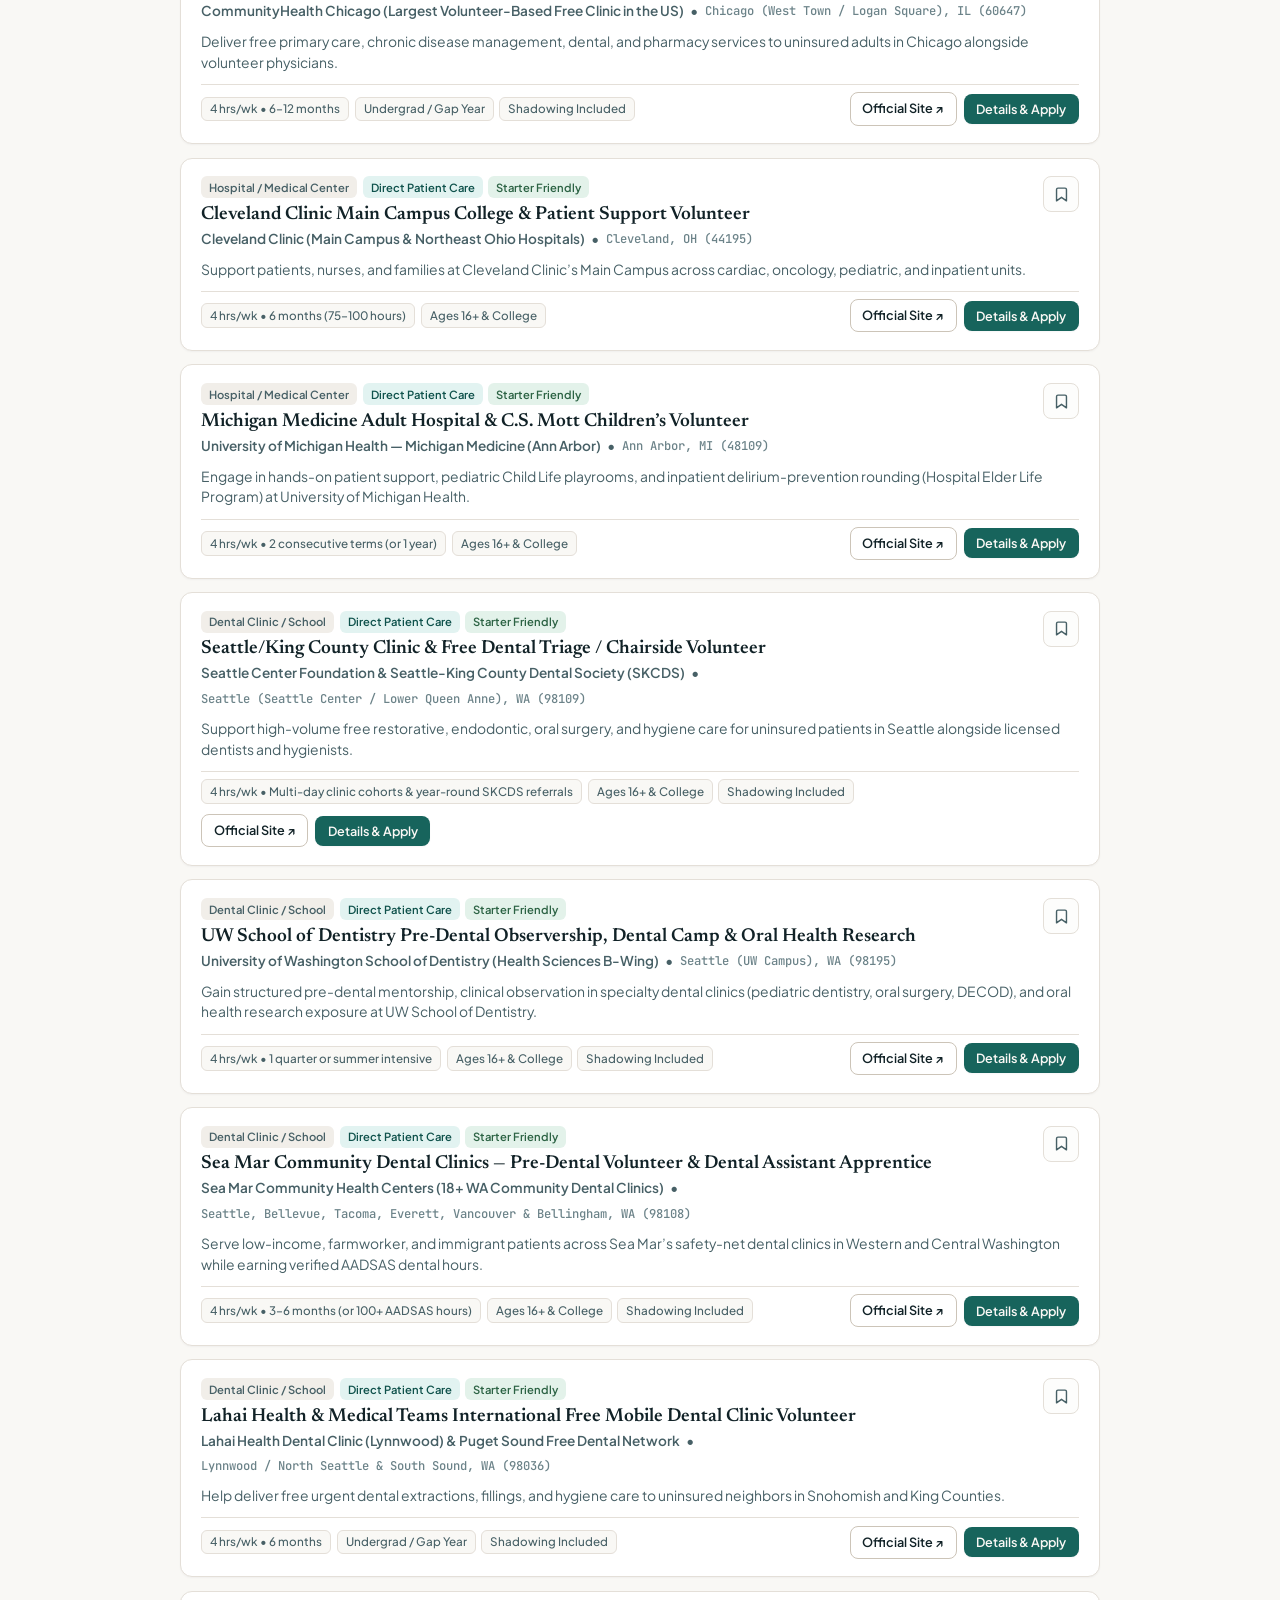
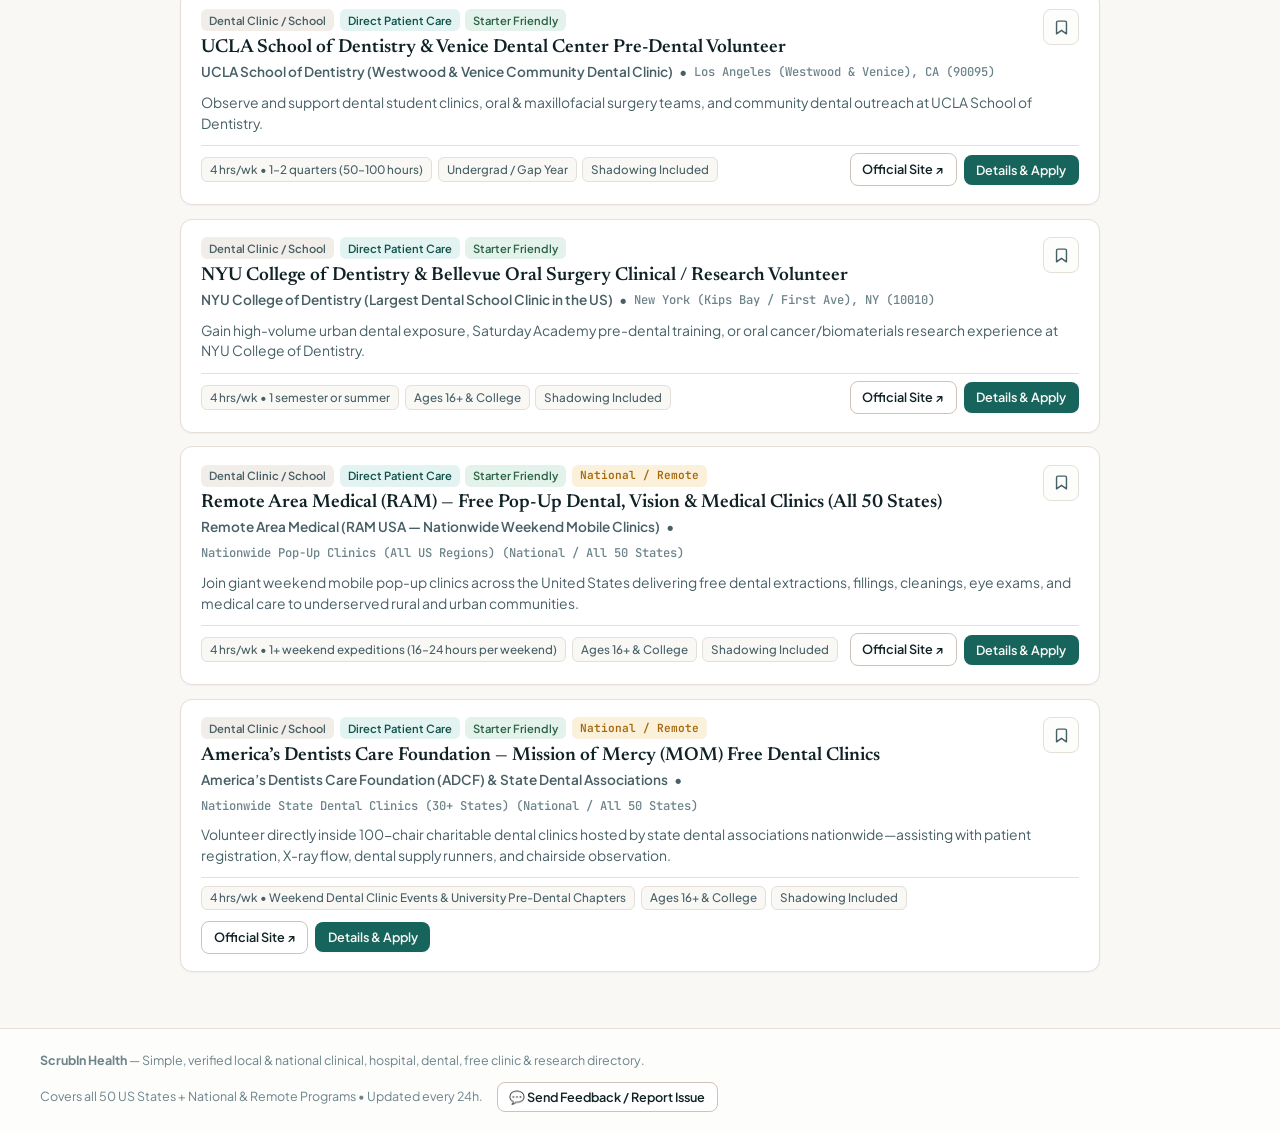
==== commit 490b2ed3: "Deploy ScrubIn Health updates (2026-10-19 03:11 UTC)" ====
--- a/index.html
+++ b/index.html
@@ -522,9 +522,22 @@
         <div class="panel-card">
           <div class="panel-card-header">
             <h3 class="panel-card-title">Log a Shift</h3>
-            <span class="cloud-sync-mini-pill" id="shift-form-sync-pill">Saved Locally</span>
-          </div>
-          <form class="hours-log-form" id="log-hours-form">
+            <span class="cloud-sync-mini-pill" id="shift-form-sync-pill">🔒 Account Required</span>
+          </div>
+
+          <div id="tracker-auth-gate-card" class="empty-state-box" style="padding: 1.75rem 1.25rem; margin-bottom: 1rem;">
+            <h4 style="font-size: 1rem; font-weight: 700; color: var(--ink-primary); margin-bottom: 0.4rem;">
+              🔒 Sign In Required to Log &amp; Track Hours
+            </h4>
+            <p class="empty-state-text" style="margin-bottom: 0.9rem;">
+              Clinical, dental, research, and shadowing hours are strictly tracked against your verified student account (no guest logging). Sign in with your Google, Apple, or <code>.edu</code> email + 4-digit PIN to log shifts.
+            </p>
+            <button type="button" class="btn btn-primary btn-sm" id="gate-open-signin-btn">
+              Sign In / Verify Account
+            </button>
+          </div>
+
+          <form class="hours-log-form" id="log-hours-form" style="display: none;">
             <div>
               <label for="log-org-input" class="field-label">Facility / Lab</label>
               <input type="text" id="log-org-input" class="form-input" placeholder="e.g. UCLA Health / Harborview" required />
@@ -699,10 +712,10 @@
     <div class="modal-dialog auth-modal-dialog">
       <div class="modal-header">
         <div>
-          <span class="resource-category">Cloud Backup &amp; Multi-Device Sync</span>
-          <h2 class="opp-title" id="auth-modal-title" style="margin-top: 0.2rem;">Sign In to Sync Your Hours</h2>
+          <span class="resource-category">Verified Account &amp; Cloud Hours Sync</span>
+          <h2 class="opp-title" id="auth-modal-title" style="margin-top: 0.2rem;">Sign In &amp; Verify Your Account</h2>
           <p style="font-size: 0.84rem; color: var(--ink-secondary); margin-top: 0.2rem;">
-            Back up your clinical, dental, research, and shadowing hours so they stay in sync across your phone and laptop.
+            Hours are strictly tracked against your verified account. Connect your Google, Apple, or <code>.edu</code> email and verify with your 4-digit PIN.
           </p>
         </div>
         <button type="button" class="modal-close-btn" id="close-auth-modal-btn" aria-label="Close modal">&times;</button>
@@ -711,39 +724,44 @@
       <div class="oauth-buttons-stack">
         <button type="button" class="oauth-btn oauth-btn-google" id="oauth-google-btn">
           <svg width="18" height="18" viewBox="0 0 24 24" aria-hidden="true">
-            <path fill="#4285F4" d="M23.49 12.27c0-.79-.07-1.54-.19-2.27H12v4.51h6.47c-.29 1.48-1.14 2.73-2.4 3.58v3h3.86c2.26-2.09 3.56-5.17 3.56-8.82z"/>
+            <path fill="#4285F4" d="M23.49 12.27c0-.79-.07-1.54-.19-2.27H12v4.51h6.47c-.29 1.48-1.14 1.73-2.4 3.58v3h3.86c2.26-2.09 3.56-5.17 3.56-8.82z"/>
             <path fill="#34A853" d="M12 24c3.24 0 5.95-1.08 7.93-2.91l-3.86-3c-1.08.72-2.45 1.16-4.07 1.16-3.13 0-5.78-2.11-6.73-4.96H1.29v3.09C3.26 21.3 7.31 24 12 24z"/>
             <path fill="#FBBC05" d="M5.27 14.29c-.25-.72-.38-1.49-.38-2.29s.14-1.57.38-2.29V6.62H1.29C.47 8.24 0 10.06 0 12s.47 3.76 1.29 5.38l3.98-3.09z"/>
             <path fill="#EA4335" d="M12 4.75c1.77 0 3.35.61 4.6 1.8l3.42-3.42C17.95 1.19 15.24 0 12 0 7.31 0 3.26 2.7 1.29 6.62l3.98 3.09c.95-2.85 3.6-4.96 6.73-4.96z"/>
           </svg>
-          <span>Continue with Google</span>
+          <span>Connect / Verify Gmail Account</span>
         </button>
 
         <button type="button" class="oauth-btn oauth-btn-apple" id="oauth-apple-btn">
           <svg width="18" height="18" viewBox="0 0 24 24" fill="currentColor" aria-hidden="true">
             <path d="M17.05 20.28c-.98.95-2.05.8-3.08.35-1.09-.46-2.09-.48-3.24 0-1.44.62-2.2.44-3.06-.35C2.79 15.25 3.51 7.59 9.05 7.31c1.35.07 2.29.74 3.08.8 1.18-.24 2.31-.93 3.57-.84 1.51.12 2.65.72 3.4 1.8-3.12 1.87-2.38 5.98.48 7.13-.57 1.5-1.31 2.99-2.54 4.09zM12.03 7.25c-.15-2.23 1.66-4.07 3.74-4.25.29 2.58-2.34 4.5-3.74 4.25z"/>
           </svg>
-          <span>Continue with Apple</span>
+          <span>Connect / Verify Apple Account</span>
         </button>
       </div>
 
       <div class="auth-divider">
-        <span>or sync with your .edu / student email</span>
+        <span id="auth-provider-divider-label">enter your Gmail, Apple, or .edu email &amp; 4-digit PIN</span>
       </div>
 
       <form id="student-auth-form">
+        <input type="hidden" id="auth-provider-input" value="edu" />
+
+        <div id="auth-account-status-banner" class="auth-merge-notice" style="margin-bottom: 0.85rem; display: none;"></div>
+        <div id="auth-error-banner" style="display: none; background-color: var(--accent-warm-soft); color: var(--accent-warm-text); border: 1px solid var(--accent-warm); border-radius: var(--radius-sm); padding: 0.65rem 0.85rem; font-size: 0.82rem; font-weight: 600; margin-bottom: 0.85rem;"></div>
+
         <div class="form-grid-2">
           <div class="full-width">
-            <label for="auth-email-input" class="field-label">Student or Personal Email *</label>
-            <input type="email" id="auth-email-input" class="form-input" placeholder="e.g. alex@uw.edu or alex@ucla.edu" required />
+            <label for="auth-email-input" class="field-label">Gmail, Apple, or Student (.edu) Email *</label>
+            <input type="email" id="auth-email-input" class="form-input" placeholder="e.g. alex@gmail.com or alex@uw.edu" required />
           </div>
           <div>
             <label for="auth-name-input" class="field-label">Your Name *</label>
             <input type="text" id="auth-name-input" class="form-input" placeholder="e.g. Alex Rivera" required />
           </div>
           <div>
-            <label for="auth-pin-input" class="field-label">4-Digit PIN (Optional)</label>
-            <input type="password" id="auth-pin-input" class="form-input" placeholder="••••" maxlength="16" />
+            <label for="auth-pin-input" class="field-label" id="auth-pin-label">4-Digit Security PIN *</label>
+            <input type="password" id="auth-pin-input" class="form-input" placeholder="Enter 4+ digit PIN" minlength="4" maxlength="16" inputmode="numeric" required />
           </div>
           <div>
             <label for="auth-track-select" class="field-label">Pre-Health Track</label>
@@ -768,12 +786,12 @@
 
         <div class="auth-merge-notice">
           <svg width="15" height="15" viewBox="0 0 24 24" fill="none" stroke="currentColor" stroke-width="2.2"><path d="M12 22s8-4 8-10V5l-8-3-8 3v7c0 6 8 10 8 10z"/></svg>
-          <span>Your current guest hours &amp; bookmarked programs will automatically merge into your cloud account.</span>
+          <span>Your 4-digit PIN verifies your identity so only you can view or log hours under your email across devices.</span>
         </div>
 
         <div style="margin-top: 1.1rem; display: flex; justify-content: flex-end; gap: 0.65rem;">
-          <button type="button" class="btn btn-secondary" id="cancel-auth-modal-btn">Continue as Guest</button>
-          <button type="submit" class="btn btn-primary" id="submit-auth-btn">Sign In &amp; Sync Hours</button>
+          <button type="button" class="btn btn-secondary" id="cancel-auth-modal-btn">Cancel</button>
+          <button type="submit" class="btn btn-primary" id="submit-auth-btn">Verify &amp; Sign In</button>
         </div>
       </form>
     </div>
@@ -864,6 +882,6 @@
     </div>
   </footer>
 
-  <script src="/app.js?v=13"></script>
+  <script src="/app.js?v=14"></script>
 </body>
 </html>
